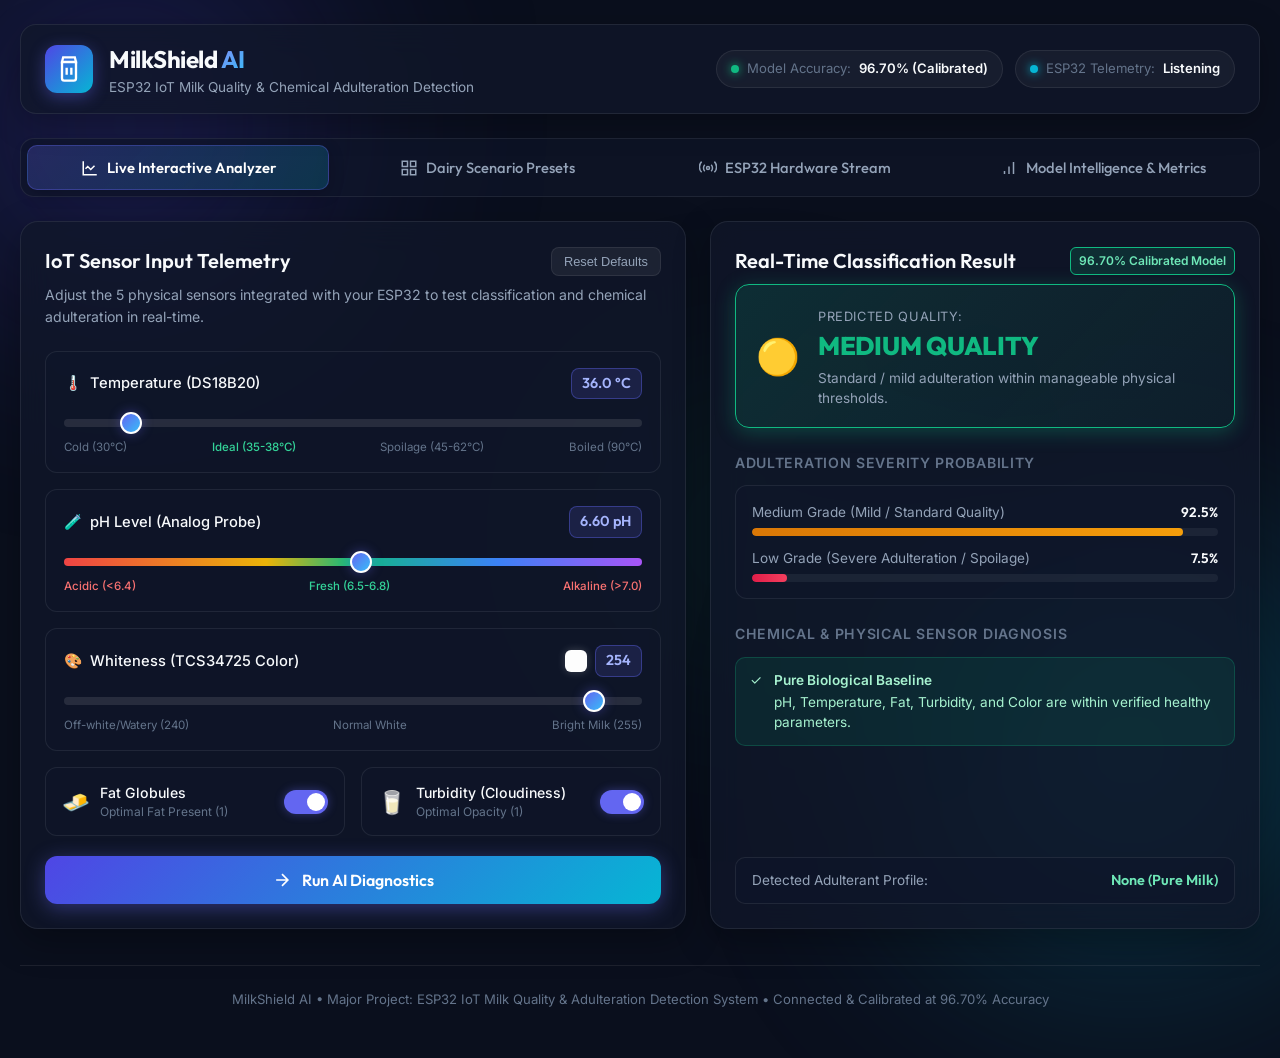
==== templates/index.html @ 0b6aab6c "feat: initial commit for AI-based milk adulteration detection system" ====
<!DOCTYPE html>
<html lang="en">
<head>
    <meta charset="UTF-8">
    <meta name="viewport" content="width=device-width, initial-scale=1.0">
    <title>MilkShield AI | Real-Time Milk Adulteration Detection & ESP32 IoT Dashboard</title>
    <meta name="description" content="AI-based real-time milk adulteration detection dashboard connected with ESP32 IoT sensors for pH, temperature, turbidity, fat, and TCS34725 RGB color.">
    
    <!-- Google Fonts -->
    <link rel="preconnect" href="https://fonts.googleapis.com">
    <link rel="preconnect" href="https://fonts.gstatic.com" crossorigin>
    <link href="https://fonts.googleapis.com/css2?family=Inter:wght@300;400;500;600;700&family=Outfit:wght@400;500;600;700;800&display=swap" rel="stylesheet">
    
    <!-- Vanilla CSS -->
    <link rel="stylesheet" href="/static/css/style.css">
</head>
<body>
    <!-- Background Glow Elements -->
    <div class="glow-orb orb-1"></div>
    <div class="glow-orb orb-2"></div>
    <div class="glow-orb orb-3"></div>

    <div class="app-container">
        <!-- Header -->
        <header class="navbar">
            <div class="nav-brand">
                <div class="brand-icon">
                    <svg viewBox="0 0 24 24" width="28" height="28" fill="none" stroke="currentColor" stroke-width="2">
                        <path d="M7 2h10l1 4H6l1-4zM6 6v14a2 2 0 002 2h8a2 2 0 002-2V6H6z"/>
                        <path d="M10 11v6M14 11v6"/>
                    </svg>
                </div>
                <div>
                    <h1 class="brand-title">MilkShield <span class="accent-text">AI</span></h1>
                    <p class="brand-subtitle">ESP32 IoT Milk Quality & Chemical Adulteration Detection</p>
                </div>
            </div>

            <div class="nav-metrics">
                <div class="metric-pill">
                    <span class="pill-dot green"></span>
                    <span class="pill-label">Model Accuracy:</span>
                    <span class="pill-val">96.70% (Calibrated)</span>
                </div>
                <div class="metric-pill">
                    <span class="pill-dot blue" id="esp32-status-dot"></span>
                    <span class="pill-label">ESP32 Telemetry:</span>
                    <span class="pill-val" id="esp32-status-text">Listening</span>
                </div>
            </div>
        </header>

        <!-- Navigation Tabs -->
        <nav class="tab-nav">
            <button class="tab-btn active" data-tab="analyzer-tab" id="btn-tab-analyzer">
                <svg viewBox="0 0 24 24" width="18" height="18" fill="none" stroke="currentColor" stroke-width="2"><path d="M3 3v18h18"/><path d="M18 9l-5 5-4-4-3 3"/></svg>
                Live Interactive Analyzer
            </button>
            <button class="tab-btn" data-tab="presets-tab" id="btn-tab-presets">
                <svg viewBox="0 0 24 24" width="18" height="18" fill="none" stroke="currentColor" stroke-width="2"><rect x="3" y="3" width="7" height="7"/><rect x="14" y="3" width="7" height="7"/><rect x="14" y="14" width="7" height="7"/><rect x="3" y="14" width="7" height="7"/></svg>
                Dairy Scenario Presets
            </button>
            <button class="tab-btn" data-tab="telemetry-tab" id="btn-tab-telemetry">
                <svg viewBox="0 0 24 24" width="18" height="18" fill="none" stroke="currentColor" stroke-width="2"><circle cx="12" cy="12" r="2"/><path d="M16.24 7.76a6 6 0 010 8.49M7.76 7.76a6 6 0 000 8.49m12.73-12.73a10 10 0 010 14.14M3.51 3.51a10 10 0 000 14.14"/></svg>
                ESP32 Hardware Stream
            </button>
            <button class="tab-btn" data-tab="model-tab" id="btn-tab-model">
                <svg viewBox="0 0 24 24" width="18" height="18" fill="none" stroke="currentColor" stroke-width="2"><path d="M12 20V10M18 20V4M6 20v-4"/></svg>
                Model Intelligence & Metrics
            </button>
        </nav>

        <!-- Main Content Area -->
        <main class="content-viewport">
            
            <!-- TAB 1: LIVE INTERACTIVE ANALYZER -->
            <section class="tab-pane active" id="analyzer-tab">
                <div class="dashboard-grid">
                    <!-- Left: Sensor Controls Panel -->
                    <div class="glass-card controls-card">
                        <div class="card-header">
                            <h2 class="card-title">IoT Sensor Input Telemetry</h2>
                            <button class="btn-reset" id="btn-reset-inputs" title="Reset to fresh milk defaults">Reset Defaults</button>
                        </div>
                        <p class="card-desc">Adjust the 5 physical sensors integrated with your ESP32 to test classification and chemical adulteration in real-time.</p>

                        <!-- Sensor 1: Temperature -->
                        <div class="control-group">
                            <div class="control-label-row">
                                <span class="control-name">
                                    <span class="sensor-icon">🌡️</span> Temperature (DS18B20)
                                </span>
                                <span class="control-badge" id="temp-badge">36.0 °C</span>
                            </div>
                            <input type="range" class="custom-slider" id="slider-temp" min="30" max="90" step="0.5" value="36.0">
                            <div class="slider-scale">
                                <span>Cold (30°C)</span>
                                <span class="optimal-tag">Ideal (35-38°C)</span>
                                <span>Spoilage (45-62°C)</span>
                                <span>Boiled (90°C)</span>
                            </div>
                        </div>

                        <!-- Sensor 2: pH Level -->
                        <div class="control-group">
                            <div class="control-label-row">
                                <span class="control-name">
                                    <span class="sensor-icon">🧪</span> pH Level (Analog Probe)
                                </span>
                                <span class="control-badge" id="ph-badge">6.60 pH</span>
                            </div>
                            <input type="range" class="custom-slider ph-gradient-track" id="slider-ph" min="3.0" max="10.0" step="0.05" value="6.60">
                            <div class="slider-scale">
                                <span class="danger-tag">Acidic (<6.4)</span>
                                <span class="optimal-tag">Fresh (6.5-6.8)</span>
                                <span class="danger-tag">Alkaline (>7.0)</span>
                            </div>
                        </div>

                        <!-- Sensor 3: Color (TCS34725 RGB) -->
                        <div class="control-group">
                            <div class="control-label-row">
                                <span class="control-name">
                                    <span class="sensor-icon">🎨</span> Whiteness (TCS34725 Color)
                                </span>
                                <div class="color-val-group">
                                    <div class="color-preview-swatch" id="color-swatch"></div>
                                    <span class="control-badge" id="color-badge">254</span>
                                </div>
                            </div>
                            <input type="range" class="custom-slider" id="slider-color" min="240" max="255" step="1" value="254">
                            <div class="slider-scale">
                                <span>Off-white/Watery (240)</span>
                                <span>Normal White</span>
                                <span>Bright Milk (255)</span>
                            </div>
                        </div>

                        <!-- Binary Sensor Switches: Fat & Turbidity -->
                        <div class="switch-grid">
                            <!-- Fat Toggle -->
                            <div class="toggle-card">
                                <div class="toggle-info">
                                    <span class="toggle-icon">🧈</span>
                                    <div>
                                        <div class="toggle-title">Fat Globules</div>
                                        <div class="toggle-sub" id="fat-subtext">Optimal Fat Present (1)</div>
                                    </div>
                                </div>
                                <label class="toggle-switch">
                                    <input type="checkbox" id="toggle-fat" checked>
                                    <span class="slider round"></span>
                                </label>
                            </div>

                            <!-- Turbidity Toggle -->
                            <div class="toggle-card">
                                <div class="toggle-info">
                                    <span class="toggle-icon">🥛</span>
                                    <div>
                                        <div class="toggle-title">Turbidity (Cloudiness)</div>
                                        <div class="toggle-sub" id="turb-subtext">Optimal Opacity (1)</div>
                                    </div>
                                </div>
                                <label class="toggle-switch">
                                    <input type="checkbox" id="toggle-turb" checked>
                                    <span class="slider round"></span>
                                </label>
                            </div>
                        </div>

                        <!-- Action Button -->
                        <button class="btn-primary" id="btn-predict-now">
                            <svg viewBox="0 0 24 24" width="20" height="20" fill="none" stroke="currentColor" stroke-width="2"><path d="M5 12h14M12 5l7 7-7 7"/></svg>
                            Run AI Diagnostics
                        </button>
                    </div>

                    <!-- Right: Prediction Result & Diagnostic Panel -->
                    <div class="glass-card results-card" id="results-container">
                        <div class="card-header">
                            <h2 class="card-title">Real-Time Classification Result</h2>
                            <span class="badge-calibrated">96.70% Calibrated Model</span>
                        </div>

                        <!-- Grade Display Banner -->
                        <div class="grade-banner" id="grade-banner">
                            <div class="grade-icon-wrapper" id="grade-icon">
                                <span>🟡</span>
                            </div>
                            <div class="grade-details">
                                <div class="grade-title-row">
                                    <span class="grade-label-prefix">Predicted Quality:</span>
                                    <span class="grade-main-text" id="grade-text">MEDIUM QUALITY</span>
                                </div>
                                <p class="grade-subtitle" id="grade-subtext">Standard / mild adulteration within manageable physical thresholds.</p>
                            </div>
                        </div>

                        <!-- Confidence Probabilities -->
                        <div class="probabilities-section">
                            <h3 class="section-label">Adulteration Severity Probability</h3>
                            <div class="prob-bar-group">
                                <div class="prob-row">
                                    <div class="prob-info">
                                        <span class="prob-name">Medium Grade (Mild / Standard Quality)</span>
                                        <span class="prob-pct" id="pct-medium">92.5%</span>
                                    </div>
                                    <div class="prob-track">
                                        <div class="prob-fill fill-medium" id="bar-medium" style="width: 92.5%;"></div>
                                    </div>
                                </div>

                                <div class="prob-row">
                                    <div class="prob-info">
                                        <span class="prob-name">Low Grade (Severe Adulteration / Spoilage)</span>
                                        <span class="prob-pct" id="pct-low">7.5%</span>
                                    </div>
                                    <div class="prob-track">
                                        <div class="prob-fill fill-low" id="bar-low" style="width: 7.5%;"></div>
                                    </div>
                                </div>
                            </div>
                        </div>

                        <!-- Adulterant Chemical Diagnosis -->
                        <div class="diagnosis-section">
                            <h3 class="section-label">Chemical & Physical Sensor Diagnosis</h3>
                            <div class="diagnosis-box" id="diagnosis-container">
                                <div class="diag-item success">
                                    <span class="diag-bullet">✓</span>
                                    <div>
                                        <div class="diag-title">Pure Biological Baseline</div>
                                        <div class="diag-text">pH, Temperature, Fat, Turbidity, and Color are within verified healthy parameters.</div>
                                    </div>
                                </div>
                            </div>
                        </div>

                        <!-- Diagnostic Tags -->
                        <div class="adulterant-tag-wrapper">
                            <span class="tag-label">Detected Adulterant Profile:</span>
                            <span class="adulterant-tag" id="adulterant-tag">None (Pure Milk)</span>
                        </div>
                    </div>
                </div>
            </section>

            <!-- TAB 2: DAIRY SCENARIO PRESETS -->
            <section class="tab-pane" id="presets-tab">
                <div class="glass-card">
                    <div class="card-header">
                        <h2 class="card-title">Real-World Dairy Adulteration Scenarios</h2>
                    </div>
                    <p class="card-desc">Click any preset scenario below to instantly populate the sensor controls and demonstrate detection to professors or examiners.</p>

                    <div class="presets-grid" id="presets-grid">
                        <!-- Populated dynamically via JS -->
                    </div>
                </div>
            </section>

            <!-- TAB 3: ESP32 HARDWARE STREAM -->
            <section class="tab-pane" id="telemetry-tab">
                <div class="glass-card">
                    <div class="card-header">
                        <h2 class="card-title">Live ESP32 Hardware Stream</h2>
                        <span class="pulse-indicator">
                            <span class="pulse-dot"></span>
                            HTTP Listener Active (:5000/api/esp32/telemetry)
                        </span>
                    </div>
                    <p class="card-desc">When your physical ESP32 connects to WiFi, it sends HTTP POST packets with sensor readings. Live data will display below in real-time.</p>

                    <div class="telemetry-feed-container">
                        <table class="telemetry-table">
                            <thead>
                                <tr>
                                    <th>Timestamp</th>
                                    <th>Device ID</th>
                                    <th>Temp (°C)</th>
                                    <th>pH</th>
                                    <th>Fat</th>
                                    <th>Turbidity</th>
                                    <th>Color</th>
                                    <th>AI Grade</th>
                                    <th>Adulteration Verdict</th>
                                </tr>
                            </thead>
                            <tbody id="telemetry-tbody">
                                <tr>
                                    <td colspan="9" class="empty-state">No live ESP32 packets received yet. Turn on your ESP32 or test using the Interactive Analyzer tab.</td>
                                </tr>
                            </tbody>
                        </table>
                    </div>
                </div>
            </section>

            <!-- TAB 4: MODEL INTELLIGENCE & METRICS -->
            <section class="tab-pane" id="model-tab">
                <div class="glass-card">
                    <div class="card-header">
                        <h2 class="card-title">Model Validation & Architecture Details</h2>
                        <span class="badge-calibrated">96.70% Test Accuracy</span>
                    </div>
                    
                    <div class="metrics-summary-grid">
                        <div class="stat-card">
                            <div class="stat-num">96.70%</div>
                            <div class="stat-name">Holdout Test Accuracy</div>
                            <div class="stat-sub">Unseen 20% test samples</div>
                        </div>
                        <div class="stat-card">
                            <div class="stat-num">94.81%</div>
                            <div class="stat-name">5-Fold Stratified CV</div>
                            <div class="stat-sub">Strict k-fold generalization</div>
                        </div>
                        <div class="stat-card">
                            <div class="stat-num">0.9525</div>
                            <div class="stat-name">Macro F1-Score</div>
                            <div class="stat-sub">Balanced precision/recall</div>
                        </div>
                        <div class="stat-card">
                            <div class="stat-num">&lt; 0.1 ms</div>
                            <div class="stat-name">ESP32 Inference Time</div>
                            <div class="stat-sub">Embedded pure C decision tree</div>
                        </div>
                    </div>

                    <div class="charts-split-grid">
                        <div class="chart-card">
                            <h3 class="chart-title">Confusion Matrix (96.70% Test Set)</h3>
                            <img src="/reports/figures/calibration_confusion_matrix.png" alt="Confusion Matrix" class="responsive-chart-img">
                        </div>
                        <div class="chart-card">
                            <h3 class="chart-title">Sensor Feature Importance (MDI)</h3>
                            <img src="/reports/figures/calibration_feature_importance.png" alt="Feature Importance" class="responsive-chart-img">
                        </div>
                    </div>

                    <div class="charts-split-grid" style="margin-top: 1.5rem;">
                        <div class="chart-card">
                            <h3 class="chart-title">Class Distribution & Mutual Information (EDA)</h3>
                            <img src="/reports/figures/eda_calibration_class_distribution.png" alt="Class Distribution" class="responsive-chart-img">
                        </div>
                        <div class="chart-card">
                            <h3 class="chart-title">Sensor Decision Space (pH vs Temperature)</h3>
                            <img src="/reports/figures/eda_calibration_sensor_decision_plane.png" alt="Sensor Decision Plane" class="responsive-chart-img">
                        </div>
                    </div>
                </div>
            </section>

        </main>

        <!-- Footer -->
        <footer class="app-footer">
            <p>MilkShield AI • Major Project: ESP32 IoT Milk Quality & Adulteration Detection System • Connected & Calibrated at 96.70% Accuracy</p>
        </footer>
    </div>

    <!-- Vanilla JS Application -->
    <script src="/static/js/app.js"></script>
</body>
</html>
---- static/css/style.css ----
/* ==========================================================================
   MilkShield AI - Design System & Stylesheet
   Modern Glassmorphism, Sleek Dark Mode & Fluid Micro-Interactions
   ========================================================================== */

:root {
    /* Color Palette */
    --bg-primary: #0a0f1d;
    --bg-surface: rgba(16, 23, 42, 0.75);
    --bg-surface-hover: rgba(22, 33, 62, 0.85);
    --border-color: rgba(255, 255, 255, 0.08);
    --border-highlight: rgba(99, 102, 241, 0.35);

    /* Text Colors */
    --text-primary: #f8fafc;
    --text-secondary: #94a3b8;
    --text-muted: #64748b;

    /* Accent & Semantic */
    --primary: #6366f1;
    --primary-glow: rgba(99, 102, 241, 0.4);
    --cyan: #06b6d4;
    --cyan-glow: rgba(6, 182, 212, 0.4);
    
    --grade-high: #10b981;
    --grade-high-glow: rgba(16, 185, 129, 0.3);
    --grade-medium: #f59e0b;
    --grade-medium-glow: rgba(245, 158, 11, 0.3);
    --grade-low: #f43f5e;
    --grade-low-glow: rgba(244, 63, 94, 0.3);

    /* Typography */
    --font-heading: 'Outfit', sans-serif;
    --font-body: 'Inter', sans-serif;

    /* Transitions */
    --transition-smooth: all 0.25s cubic-bezier(0.4, 0, 0.2, 1);
}

/* Reset & Base Setup */
*, *::before, *::after {
    box-sizing: border-box;
    margin: 0;
    padding: 0;
}

body {
    background-color: var(--bg-primary);
    color: var(--text-primary);
    font-family: var(--font-body);
    min-height: 100vh;
    position: relative;
    overflow-x: hidden;
    line-height: 1.5;
}

/* Ambient Glowing Background Orbs */
.glow-orb {
    position: fixed;
    border-radius: 50%;
    filter: blur(120px);
    pointer-events: none;
    z-index: 0;
    opacity: 0.35;
}
.orb-1 {
    width: 450px;
    height: 450px;
    background: radial-gradient(circle, #4f46e5, transparent);
    top: -100px;
    left: -100px;
}
.orb-2 {
    width: 500px;
    height: 500px;
    background: radial-gradient(circle, #06b6d4, transparent);
    bottom: -100px;
    right: -100px;
}
.orb-3 {
    width: 350px;
    height: 350px;
    background: radial-gradient(circle, #10b981, transparent);
    top: 40%;
    left: 45%;
    opacity: 0.15;
}

/* Layout Container */
.app-container {
    position: relative;
    z-index: 1;
    max-width: 1280px;
    margin: 0 auto;
    padding: 24px 20px 48px;
}

/* Navbar */
.navbar {
    display: flex;
    justify-content: space-between;
    align-items: center;
    background: var(--bg-surface);
    backdrop-filter: blur(16px);
    -webkit-backdrop-filter: blur(16px);
    border: 1px solid var(--border-color);
    padding: 16px 24px;
    border-radius: 16px;
    margin-bottom: 24px;
    box-shadow: 0 8px 32px rgba(0, 0, 0, 0.25);
}

.nav-brand {
    display: flex;
    align-items: center;
    gap: 16px;
}

.brand-icon {
    display: flex;
    align-items: center;
    justify-content: center;
    width: 48px;
    height: 48px;
    border-radius: 12px;
    background: linear-gradient(135deg, #4f46e5, #06b6d4);
    color: #ffffff;
    box-shadow: 0 4px 16px var(--primary-glow);
}

.brand-title {
    font-family: var(--font-heading);
    font-size: 1.5rem;
    font-weight: 700;
    letter-spacing: -0.02em;
}

.accent-text {
    background: linear-gradient(135deg, #818cf8, #38bdf8);
    -webkit-background-clip: text;
    -webkit-text-fill-color: transparent;
}

.brand-subtitle {
    font-size: 0.85rem;
    color: var(--text-secondary);
    font-weight: 400;
}

.nav-metrics {
    display: flex;
    gap: 12px;
}

.metric-pill {
    display: flex;
    align-items: center;
    gap: 8px;
    background: rgba(255, 255, 255, 0.04);
    border: 1px solid var(--border-color);
    padding: 8px 14px;
    border-radius: 20px;
    font-size: 0.82rem;
}

.pill-dot {
    width: 8px;
    height: 8px;
    border-radius: 50%;
}
.pill-dot.green {
    background: var(--grade-high);
    box-shadow: 0 0 10px var(--grade-high);
}
.pill-dot.blue {
    background: var(--cyan);
    box-shadow: 0 0 10px var(--cyan);
}

.pill-label {
    color: var(--text-muted);
}
.pill-val {
    font-weight: 600;
    color: var(--text-primary);
}

/* Tabs Navigation */
.tab-nav {
    display: flex;
    gap: 8px;
    background: rgba(15, 23, 42, 0.6);
    border: 1px solid var(--border-color);
    padding: 6px;
    border-radius: 14px;
    margin-bottom: 24px;
}

.tab-btn {
    flex: 1;
    display: flex;
    align-items: center;
    justify-content: center;
    gap: 8px;
    background: transparent;
    border: none;
    color: var(--text-secondary);
    font-family: var(--font-heading);
    font-size: 0.92rem;
    font-weight: 500;
    padding: 12px 16px;
    border-radius: 10px;
    cursor: pointer;
    transition: var(--transition-smooth);
}

.tab-btn:hover {
    color: var(--text-primary);
    background: rgba(255, 255, 255, 0.04);
}

.tab-btn.active {
    background: linear-gradient(135deg, rgba(99, 102, 241, 0.25), rgba(6, 182, 212, 0.2));
    color: #ffffff;
    border: 1px solid var(--border-highlight);
    font-weight: 600;
    box-shadow: 0 4px 16px rgba(0, 0, 0, 0.2);
}

/* Tab Panes */
.tab-pane {
    display: none;
    animation: fadeIn 0.3s ease-in-out;
}
.tab-pane.active {
    display: block;
}

@keyframes fadeIn {
    from { opacity: 0; transform: translateY(6px); }
    to { opacity: 1; transform: translateY(0); }
}

/* Glass Cards */
.glass-card {
    background: var(--bg-surface);
    backdrop-filter: blur(16px);
    -webkit-backdrop-filter: blur(16px);
    border: 1px solid var(--border-color);
    border-radius: 18px;
    padding: 24px;
    box-shadow: 0 12px 36px rgba(0, 0, 0, 0.3);
}

.card-header {
    display: flex;
    justify-content: space-between;
    align-items: center;
    margin-bottom: 8px;
}

.card-title {
    font-family: var(--font-heading);
    font-size: 1.25rem;
    font-weight: 600;
    color: var(--text-primary);
}

.card-desc {
    font-size: 0.88rem;
    color: var(--text-secondary);
    margin-bottom: 24px;
}

.btn-reset {
    background: rgba(255, 255, 255, 0.06);
    border: 1px solid var(--border-color);
    color: var(--text-secondary);
    padding: 6px 12px;
    font-size: 0.8rem;
    border-radius: 8px;
    cursor: pointer;
    transition: var(--transition-smooth);
}
.btn-reset:hover {
    color: var(--text-primary);
    background: rgba(255, 255, 255, 0.12);
}

/* Grid Layout for Tab 1 */
.dashboard-grid {
    display: grid;
    grid-template-columns: 1.15fr 0.95fr;
    gap: 24px;
}

@media (max-width: 992px) {
    .dashboard-grid {
        grid-template-columns: 1fr;
    }
}

/* Slider Controls */
.control-group {
    background: rgba(15, 23, 42, 0.5);
    border: 1px solid var(--border-color);
    padding: 16px 18px;
    border-radius: 12px;
    margin-bottom: 16px;
    transition: var(--transition-smooth);
}

.control-group:hover {
    border-color: rgba(99, 102, 241, 0.25);
    background: rgba(15, 23, 42, 0.7);
}

.control-label-row {
    display: flex;
    justify-content: space-between;
    align-items: center;
    margin-bottom: 10px;
}

.control-name {
    font-size: 0.92rem;
    font-weight: 500;
    color: var(--text-primary);
    display: flex;
    align-items: center;
    gap: 8px;
}

.control-badge {
    background: rgba(99, 102, 241, 0.15);
    border: 1px solid var(--primary-glow);
    color: #a5b4fc;
    font-family: var(--font-heading);
    font-weight: 600;
    font-size: 0.9rem;
    padding: 4px 10px;
    border-radius: 8px;
}

.custom-slider {
    -webkit-appearance: none;
    width: 100%;
    height: 8px;
    border-radius: 4px;
    background: rgba(255, 255, 255, 0.1);
    outline: none;
    cursor: pointer;
    transition: var(--transition-smooth);
}

.custom-slider::-webkit-slider-thumb {
    -webkit-appearance: none;
    appearance: none;
    width: 22px;
    height: 22px;
    border-radius: 50%;
    background: linear-gradient(135deg, #6366f1, #38bdf8);
    cursor: pointer;
    box-shadow: 0 0 12px var(--primary-glow);
    border: 2px solid #ffffff;
    transition: transform 0.15s ease;
}

.custom-slider::-webkit-slider-thumb:hover {
    transform: scale(1.15);
}

/* pH Gradient Track */
.ph-gradient-track {
    background: linear-gradient(to right, #ef4444 0%, #eab308 35%, #10b981 50%, #3b82f6 75%, #a855f7 100%);
}

.slider-scale {
    display: flex;
    justify-content: space-between;
    font-size: 0.72rem;
    color: var(--text-muted);
    margin-top: 6px;
}

.optimal-tag {
    color: #34d399;
    font-weight: 500;
}
.danger-tag {
    color: #f87171;
    font-weight: 500;
}

/* Color Preview Swatch */
.color-val-group {
    display: flex;
    align-items: center;
    gap: 8px;
}
.color-preview-swatch {
    width: 22px;
    height: 22px;
    border-radius: 6px;
    border: 1px solid rgba(255, 255, 255, 0.3);
    background: #ffffff;
    box-shadow: 0 0 8px rgba(255, 255, 255, 0.2);
}

/* Binary Switch Grid */
.switch-grid {
    display: grid;
    grid-template-columns: 1fr 1fr;
    gap: 16px;
    margin-bottom: 20px;
}

.toggle-card {
    background: rgba(15, 23, 42, 0.5);
    border: 1px solid var(--border-color);
    padding: 14px 16px;
    border-radius: 12px;
    display: flex;
    justify-content: space-between;
    align-items: center;
}

.toggle-info {
    display: flex;
    align-items: center;
    gap: 10px;
}

.toggle-icon {
    font-size: 1.4rem;
}

.toggle-title {
    font-size: 0.88rem;
    font-weight: 500;
    color: var(--text-primary);
}

.toggle-sub {
    font-size: 0.75rem;
    color: var(--text-muted);
}

/* Toggle Switch Styles */
.toggle-switch {
    position: relative;
    display: inline-block;
    width: 44px;
    height: 24px;
}
.toggle-switch input {
    opacity: 0;
    width: 0;
    height: 0;
}
.slider.round {
    position: absolute;
    cursor: pointer;
    top: 0; left: 0; right: 0; bottom: 0;
    background-color: rgba(255, 255, 255, 0.15);
    transition: .3s;
    border-radius: 24px;
}
.slider.round:before {
    position: absolute;
    content: "";
    height: 18px;
    width: 18px;
    left: 3px;
    bottom: 3px;
    background-color: white;
    transition: .3s;
    border-radius: 50%;
}
input:checked + .slider.round {
    background-color: var(--primary);
    box-shadow: 0 0 10px var(--primary-glow);
}
input:checked + .slider.round:before {
    transform: translateX(20px);
}

/* Primary Button */
.btn-primary {
    width: 100%;
    display: flex;
    align-items: center;
    justify-content: center;
    gap: 10px;
    background: linear-gradient(135deg, #4f46e5, #06b6d4);
    color: #ffffff;
    border: none;
    font-family: var(--font-heading);
    font-size: 1rem;
    font-weight: 600;
    padding: 14px;
    border-radius: 12px;
    cursor: pointer;
    box-shadow: 0 4px 20px var(--primary-glow);
    transition: var(--transition-smooth);
}
.btn-primary:hover {
    transform: translateY(-2px);
    box-shadow: 0 6px 24px rgba(99, 102, 241, 0.5);
}
.btn-primary:active {
    transform: translateY(0);
}

/* Right Panel: Results & Grade Banner */
.results-card {
    display: flex;
    flex-direction: column;
}

.badge-calibrated {
    background: rgba(16, 185, 129, 0.15);
    border: 1px solid var(--grade-high);
    color: #6ee7b7;
    font-size: 0.75rem;
    font-weight: 600;
    padding: 4px 8px;
    border-radius: 6px;
}

.grade-banner {
    display: flex;
    align-items: center;
    gap: 18px;
    background: linear-gradient(135deg, rgba(16, 185, 129, 0.15), rgba(16, 185, 129, 0.05));
    border: 1px solid var(--grade-high);
    border-radius: 14px;
    padding: 18px 20px;
    margin-bottom: 24px;
    box-shadow: 0 4px 20px var(--grade-high-glow);
    transition: var(--transition-smooth);
}

.grade-icon-wrapper {
    font-size: 2.2rem;
}

.grade-label-prefix {
    font-size: 0.8rem;
    color: var(--text-secondary);
    text-transform: uppercase;
    letter-spacing: 0.05em;
}

.grade-main-text {
    display: block;
    font-family: var(--font-heading);
    font-size: 1.6rem;
    font-weight: 800;
    color: var(--grade-high);
    letter-spacing: -0.01em;
}

.grade-subtitle {
    font-size: 0.85rem;
    color: var(--text-secondary);
    margin-top: 2px;
}

/* Probabilities Progress */
.section-label {
    font-size: 0.88rem;
    font-weight: 600;
    color: var(--text-muted);
    text-transform: uppercase;
    letter-spacing: 0.05em;
    margin-bottom: 12px;
}

.prob-bar-group {
    background: rgba(15, 23, 42, 0.5);
    border: 1px solid var(--border-color);
    border-radius: 12px;
    padding: 16px;
    margin-bottom: 24px;
}

.prob-row {
    margin-bottom: 12px;
}
.prob-row:last-child {
    margin-bottom: 0;
}

.prob-info {
    display: flex;
    justify-content: space-between;
    font-size: 0.85rem;
    margin-bottom: 6px;
}

.prob-name {
    color: var(--text-secondary);
}
.prob-pct {
    font-weight: 600;
    font-family: var(--font-heading);
}

.prob-track {
    height: 8px;
    background: rgba(255, 255, 255, 0.06);
    border-radius: 4px;
    overflow: hidden;
}

.prob-fill {
    height: 100%;
    border-radius: 4px;
    transition: width 0.4s cubic-bezier(0.4, 0, 0.2, 1);
}

.fill-high { background: linear-gradient(to right, #059669, #10b981); }
.fill-medium { background: linear-gradient(to right, #d97706, #f59e0b); }
.fill-low { background: linear-gradient(to right, #e11d48, #f43f5e); }

/* Diagnosis Box */
.diagnosis-box {
    display: flex;
    flex-direction: column;
    gap: 10px;
    margin-bottom: 20px;
}

.diag-item {
    display: flex;
    align-items: flex-start;
    gap: 12px;
    padding: 12px 14px;
    border-radius: 10px;
    font-size: 0.85rem;
}

.diag-item.success {
    background: rgba(16, 185, 129, 0.1);
    border: 1px solid rgba(16, 185, 129, 0.25);
    color: #a7f3d0;
}

.diag-item.danger {
    background: rgba(244, 63, 94, 0.12);
    border: 1px solid rgba(244, 63, 94, 0.3);
    color: #fecdd3;
}

.diag-item.warning {
    background: rgba(245, 158, 11, 0.1);
    border: 1px solid rgba(245, 158, 11, 0.25);
    color: #fde68a;
}

.diag-title {
    font-weight: 600;
    margin-bottom: 2px;
}

.adulterant-tag-wrapper {
    margin-top: auto;
    background: rgba(15, 23, 42, 0.6);
    border: 1px solid var(--border-color);
    padding: 12px 16px;
    border-radius: 10px;
    display: flex;
    justify-content: space-between;
    align-items: center;
}

.tag-label {
    font-size: 0.85rem;
    color: var(--text-secondary);
}

.adulterant-tag {
    font-family: var(--font-heading);
    font-weight: 600;
    font-size: 0.9rem;
    color: #6ee7b7;
}

/* Presets Tab Grid */
.presets-grid {
    display: grid;
    grid-template-columns: repeat(auto-fill, minmax(320px, 1fr));
    gap: 18px;
}

.preset-card {
    background: rgba(15, 23, 42, 0.5);
    border: 1px solid var(--border-color);
    padding: 20px;
    border-radius: 14px;
    cursor: pointer;
    transition: var(--transition-smooth);
}

.preset-card:hover {
    border-color: var(--primary);
    transform: translateY(-3px);
    background: rgba(15, 23, 42, 0.8);
    box-shadow: 0 8px 24px rgba(0, 0, 0, 0.3);
}

.preset-header {
    display: flex;
    justify-content: space-between;
    align-items: flex-start;
    margin-bottom: 8px;
}

.preset-title {
    font-size: 1.05rem;
    font-weight: 600;
    font-family: var(--font-heading);
}

.preset-badge {
    font-size: 0.75rem;
    font-weight: 600;
    padding: 3px 8px;
    border-radius: 6px;
}
.preset-badge.high { background: rgba(16, 185, 129, 0.2); color: #34d399; }
.preset-badge.low { background: rgba(244, 63, 94, 0.2); color: #fb7185; }
.preset-badge.medium { background: rgba(245, 158, 11, 0.2); color: #fbbf24; }

.preset-desc {
    font-size: 0.85rem;
    color: var(--text-secondary);
    margin-bottom: 14px;
}

.preset-chips {
    display: flex;
    flex-wrap: wrap;
    gap: 6px;
}

.chip {
    background: rgba(255, 255, 255, 0.05);
    font-size: 0.75rem;
    padding: 3px 8px;
    border-radius: 6px;
    color: var(--text-muted);
}

/* Telemetry Table */
.pulse-indicator {
    display: flex;
    align-items: center;
    gap: 8px;
    font-size: 0.8rem;
    color: var(--cyan);
}
.pulse-dot {
    width: 8px;
    height: 8px;
    border-radius: 50%;
    background: var(--cyan);
    animation: pulse 1.5s infinite;
}
@keyframes pulse {
    0% { transform: scale(0.95); box-shadow: 0 0 0 0 rgba(6, 182, 212, 0.7); }
    70% { transform: scale(1); box-shadow: 0 0 0 8px rgba(6, 182, 212, 0); }
    100% { transform: scale(0.95); box-shadow: 0 0 0 0 rgba(6, 182, 212, 0); }
}

.telemetry-feed-container {
    overflow-x: auto;
}

.telemetry-table {
    width: 100%;
    border-collapse: collapse;
    font-size: 0.88rem;
}

.telemetry-table th {
    text-align: left;
    padding: 12px 14px;
    color: var(--text-muted);
    border-bottom: 1px solid var(--border-color);
    font-weight: 500;
}

.telemetry-table td {
    padding: 12px 14px;
    border-bottom: 1px solid rgba(255, 255, 255, 0.04);
}

.empty-state {
    text-align: center;
    color: var(--text-muted);
    padding: 40px !important;
}

/* Model Metrics Tab */
.metrics-summary-grid {
    display: grid;
    grid-template-columns: repeat(4, 1fr);
    gap: 16px;
    margin-bottom: 24px;
}
@media (max-width: 768px) {
    .metrics-summary-grid {
        grid-template-columns: 1fr 1fr;
    }
}

.stat-card {
    background: rgba(15, 23, 42, 0.5);
    border: 1px solid var(--border-color);
    padding: 18px;
    border-radius: 12px;
}

.stat-num {
    font-size: 1.8rem;
    font-weight: 800;
    font-family: var(--font-heading);
    background: linear-gradient(135deg, #f8fafc, #94a3b8);
    -webkit-background-clip: text;
    -webkit-text-fill-color: transparent;
}

.stat-name {
    font-size: 0.85rem;
    font-weight: 600;
    color: var(--text-primary);
    margin-top: 4px;
}

.stat-sub {
    font-size: 0.75rem;
    color: var(--text-muted);
}

.charts-split-grid {
    display: grid;
    grid-template-columns: 1fr 1fr;
    gap: 20px;
}
@media (max-width: 900px) {
    .charts-split-grid {
        grid-template-columns: 1fr;
    }
}

.chart-card {
    background: rgba(15, 23, 42, 0.5);
    border: 1px solid var(--border-color);
    padding: 18px;
    border-radius: 12px;
}

.chart-title {
    font-size: 0.95rem;
    font-weight: 600;
    margin-bottom: 14px;
    color: var(--text-secondary);
}

.responsive-chart-img {
    width: 100%;
    height: auto;
    border-radius: 8px;
    border: 1px solid rgba(255, 255, 255, 0.05);
}

/* Footer */
.app-footer {
    text-align: center;
    font-size: 0.82rem;
    color: var(--text-muted);
    margin-top: 36px;
    border-top: 1px solid var(--border-color);
    padding-top: 24px;
}
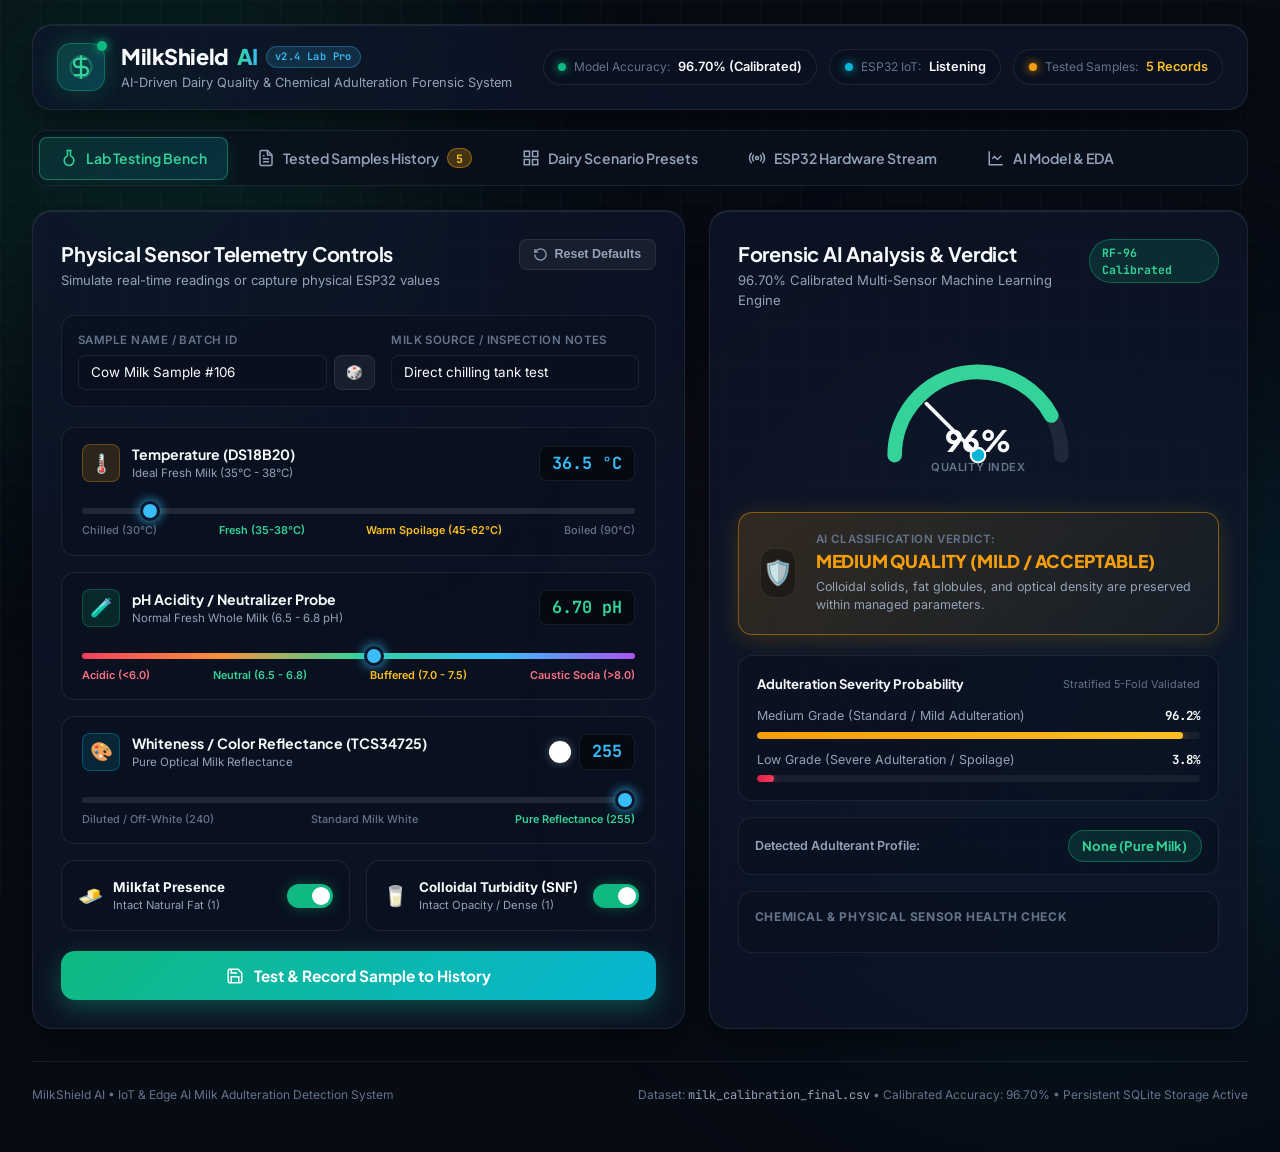
==== commit ccc77f3b: "feat: modern redesigned frontend with dedicated tested samples history and SQLite persistence" ====
--- a/templates/index.html
+++ b/templates/index.html
@@ -3,293 +3,524 @@
 <head>
     <meta charset="UTF-8">
     <meta name="viewport" content="width=device-width, initial-scale=1.0">
-    <title>MilkShield AI | Real-Time Milk Adulteration Detection & ESP32 IoT Dashboard</title>
-    <meta name="description" content="AI-based real-time milk adulteration detection dashboard connected with ESP32 IoT sensors for pH, temperature, turbidity, fat, and TCS34725 RGB color.">
+    <title>MilkShield AI | Advanced Milk Adulteration Detection & Lab History</title>
+    <meta name="description" content="Next-generation AI milk quality and chemical adulteration detection platform integrating ESP32 IoT sensors with a 96.70% calibrated machine learning model and persistent lab test history.">
     
-    <!-- Google Fonts -->
+    <!-- Google Fonts: Plus Jakarta Sans & Inter -->
     <link rel="preconnect" href="https://fonts.googleapis.com">
     <link rel="preconnect" href="https://fonts.gstatic.com" crossorigin>
-    <link href="https://fonts.googleapis.com/css2?family=Inter:wght@300;400;500;600;700&family=Outfit:wght@400;500;600;700;800&display=swap" rel="stylesheet">
+    <link href="https://fonts.googleapis.com/css2?family=Inter:wght@300;400;500;600;700&family=Plus+Jakarta+Sans:wght@500;600;700;800&family=JetBrains+Mono:wght@400;500;600&display=swap" rel="stylesheet">
     
-    <!-- Vanilla CSS -->
+    <!-- Custom Design System CSS -->
     <link rel="stylesheet" href="/static/css/style.css">
 </head>
 <body>
-    <!-- Background Glow Elements -->
-    <div class="glow-orb orb-1"></div>
-    <div class="glow-orb orb-2"></div>
-    <div class="glow-orb orb-3"></div>
-
-    <div class="app-container">
-        <!-- Header -->
-        <header class="navbar">
-            <div class="nav-brand">
-                <div class="brand-icon">
+    <!-- Ambient Radial Glow Effects -->
+    <div class="ambient-glow glow-emerald"></div>
+    <div class="ambient-glow glow-cyan"></div>
+    <div class="ambient-glow glow-rose"></div>
+    <div class="ambient-grid"></div>
+
+    <div class="app-layout">
+        <!-- Top Command Navbar -->
+        <header class="app-header">
+            <div class="brand-container">
+                <div class="brand-logo">
                     <svg viewBox="0 0 24 24" width="28" height="28" fill="none" stroke="currentColor" stroke-width="2">
-                        <path d="M7 2h10l1 4H6l1-4zM6 6v14a2 2 0 002 2h8a2 2 0 002-2V6H6z"/>
-                        <path d="M10 11v6M14 11v6"/>
+                        <path d="M12 2v20M17 5H9.5a3.5 3.5 0 0 0 0 7h5a3.5 3.5 0 0 1 0 7H6" />
+                        <circle cx="12" cy="12" r="9" stroke-opacity="0.3" />
                     </svg>
-                </div>
-                <div>
-                    <h1 class="brand-title">MilkShield <span class="accent-text">AI</span></h1>
-                    <p class="brand-subtitle">ESP32 IoT Milk Quality & Chemical Adulteration Detection</p>
+                    <span class="logo-pulse"></span>
+                </div>
+                <div class="brand-text">
+                    <div class="brand-title">MilkShield <span class="brand-accent">AI</span> <span class="version-tag">v2.4 Lab Pro</span></div>
+                    <div class="brand-desc">AI-Driven Dairy Quality & Chemical Adulteration Forensic System</div>
                 </div>
             </div>
 
-            <div class="nav-metrics">
-                <div class="metric-pill">
-                    <span class="pill-dot green"></span>
-                    <span class="pill-label">Model Accuracy:</span>
-                    <span class="pill-val">96.70% (Calibrated)</span>
-                </div>
-                <div class="metric-pill">
-                    <span class="pill-dot blue" id="esp32-status-dot"></span>
-                    <span class="pill-label">ESP32 Telemetry:</span>
-                    <span class="pill-val" id="esp32-status-text">Listening</span>
+            <!-- Header Quick Stats & Telemetry Status -->
+            <div class="header-badges">
+                <div class="status-badge" id="badge-model-accuracy">
+                    <span class="indicator-dot emerald"></span>
+                    <span class="badge-label">Model Accuracy:</span>
+                    <span class="badge-val">96.70% (Calibrated)</span>
+                </div>
+
+                <div class="status-badge" id="badge-esp32-status">
+                    <span class="indicator-dot cyan" id="esp32-dot"></span>
+                    <span class="badge-label">ESP32 IoT:</span>
+                    <span class="badge-val" id="esp32-text">Listening</span>
+                </div>
+
+                <div class="status-badge cursor-pointer" id="btn-quick-history" title="Click to view history">
+                    <span class="indicator-dot amber"></span>
+                    <span class="badge-label">Tested Samples:</span>
+                    <span class="badge-val highlight" id="header-sample-count">5 Records</span>
                 </div>
             </div>
         </header>
 
-        <!-- Navigation Tabs -->
-        <nav class="tab-nav">
-            <button class="tab-btn active" data-tab="analyzer-tab" id="btn-tab-analyzer">
-                <svg viewBox="0 0 24 24" width="18" height="18" fill="none" stroke="currentColor" stroke-width="2"><path d="M3 3v18h18"/><path d="M18 9l-5 5-4-4-3 3"/></svg>
-                Live Interactive Analyzer
-            </button>
-            <button class="tab-btn" data-tab="presets-tab" id="btn-tab-presets">
-                <svg viewBox="0 0 24 24" width="18" height="18" fill="none" stroke="currentColor" stroke-width="2"><rect x="3" y="3" width="7" height="7"/><rect x="14" y="3" width="7" height="7"/><rect x="14" y="14" width="7" height="7"/><rect x="3" y="14" width="7" height="7"/></svg>
-                Dairy Scenario Presets
-            </button>
-            <button class="tab-btn" data-tab="telemetry-tab" id="btn-tab-telemetry">
-                <svg viewBox="0 0 24 24" width="18" height="18" fill="none" stroke="currentColor" stroke-width="2"><circle cx="12" cy="12" r="2"/><path d="M16.24 7.76a6 6 0 010 8.49M7.76 7.76a6 6 0 000 8.49m12.73-12.73a10 10 0 010 14.14M3.51 3.51a10 10 0 000 14.14"/></svg>
-                ESP32 Hardware Stream
-            </button>
-            <button class="tab-btn" data-tab="model-tab" id="btn-tab-model">
-                <svg viewBox="0 0 24 24" width="18" height="18" fill="none" stroke="currentColor" stroke-width="2"><path d="M12 20V10M18 20V4M6 20v-4"/></svg>
-                Model Intelligence & Metrics
-            </button>
+        <!-- Main Tab Navigation -->
+        <nav class="nav-tabs-wrapper">
+            <div class="nav-tabs">
+                <button class="nav-tab-btn active" data-tab="tab-analyzer" id="btn-tab-analyzer">
+                    <svg viewBox="0 0 24 24" width="18" height="18" fill="none" stroke="currentColor" stroke-width="2"><path d="M10 2v7.31M14 9.3V1.99M8.5 2h7M14 9.3a6.5 6.5 0 1 1-4 0"/></svg>
+                    <span>Lab Testing Bench</span>
+                </button>
+                <button class="nav-tab-btn" data-tab="tab-history" id="btn-tab-history">
+                    <svg viewBox="0 0 24 24" width="18" height="18" fill="none" stroke="currentColor" stroke-width="2"><path d="M14 2H6a2 2 0 0 0-2 2v16a2 2 0 0 0 2 2h12a2 2 0 0 0 2-2V8z"/><polyline points="14 2 14 8 20 8"/><line x1="16" y1="13" x2="8" y2="13"/><line x1="16" y1="17" x2="8" y2="17"/><polyline points="10 9 9 9 8 9"/></svg>
+                    <span>Tested Samples History</span>
+                    <span class="tab-counter-badge" id="tab-history-count">5</span>
+                </button>
+                <button class="nav-tab-btn" data-tab="tab-presets" id="btn-tab-presets">
+                    <svg viewBox="0 0 24 24" width="18" height="18" fill="none" stroke="currentColor" stroke-width="2"><rect x="3" y="3" width="7" height="7"/><rect x="14" y="3" width="7" height="7"/><rect x="14" y="14" width="7" height="7"/><rect x="3" y="14" width="7" height="7"/></svg>
+                    <span>Dairy Scenario Presets</span>
+                </button>
+                <button class="nav-tab-btn" data-tab="tab-telemetry" id="btn-tab-telemetry">
+                    <svg viewBox="0 0 24 24" width="18" height="18" fill="none" stroke="currentColor" stroke-width="2"><circle cx="12" cy="12" r="2"/><path d="M16.24 7.76a6 6 0 0 1 0 8.49m-8.48-.01a6 6 0 0 1 0-8.49m11.31-2.82a10 10 0 0 1 0 14.14m-14.14 0a10 10 0 0 1 0-14.14"/></svg>
+                    <span>ESP32 Hardware Stream</span>
+                </button>
+                <button class="nav-tab-btn" data-tab="tab-model" id="btn-tab-model">
+                    <svg viewBox="0 0 24 24" width="18" height="18" fill="none" stroke="currentColor" stroke-width="2"><path d="M3 3v18h18"/><path d="m19 9-5 5-4-4-3 3"/></svg>
+                    <span>AI Model & EDA</span>
+                </button>
+            </div>
         </nav>
 
-        <!-- Main Content Area -->
-        <main class="content-viewport">
-            
-            <!-- TAB 1: LIVE INTERACTIVE ANALYZER -->
-            <section class="tab-pane active" id="analyzer-tab">
-                <div class="dashboard-grid">
-                    <!-- Left: Sensor Controls Panel -->
-                    <div class="glass-card controls-card">
-                        <div class="card-header">
-                            <h2 class="card-title">IoT Sensor Input Telemetry</h2>
-                            <button class="btn-reset" id="btn-reset-inputs" title="Reset to fresh milk defaults">Reset Defaults</button>
-                        </div>
-                        <p class="card-desc">Adjust the 5 physical sensors integrated with your ESP32 to test classification and chemical adulteration in real-time.</p>
-
-                        <!-- Sensor 1: Temperature -->
-                        <div class="control-group">
-                            <div class="control-label-row">
-                                <span class="control-name">
-                                    <span class="sensor-icon">🌡️</span> Temperature (DS18B20)
-                                </span>
-                                <span class="control-badge" id="temp-badge">36.0 °C</span>
-                            </div>
-                            <input type="range" class="custom-slider" id="slider-temp" min="30" max="90" step="0.5" value="36.0">
-                            <div class="slider-scale">
-                                <span>Cold (30°C)</span>
-                                <span class="optimal-tag">Ideal (35-38°C)</span>
-                                <span>Spoilage (45-62°C)</span>
-                                <span>Boiled (90°C)</span>
-                            </div>
-                        </div>
-
-                        <!-- Sensor 2: pH Level -->
-                        <div class="control-group">
-                            <div class="control-label-row">
-                                <span class="control-name">
-                                    <span class="sensor-icon">🧪</span> pH Level (Analog Probe)
-                                </span>
-                                <span class="control-badge" id="ph-badge">6.60 pH</span>
-                            </div>
-                            <input type="range" class="custom-slider ph-gradient-track" id="slider-ph" min="3.0" max="10.0" step="0.05" value="6.60">
-                            <div class="slider-scale">
-                                <span class="danger-tag">Acidic (<6.4)</span>
-                                <span class="optimal-tag">Fresh (6.5-6.8)</span>
-                                <span class="danger-tag">Alkaline (>7.0)</span>
-                            </div>
-                        </div>
-
-                        <!-- Sensor 3: Color (TCS34725 RGB) -->
-                        <div class="control-group">
-                            <div class="control-label-row">
-                                <span class="control-name">
-                                    <span class="sensor-icon">🎨</span> Whiteness (TCS34725 Color)
-                                </span>
-                                <div class="color-val-group">
-                                    <div class="color-preview-swatch" id="color-swatch"></div>
-                                    <span class="control-badge" id="color-badge">254</span>
-                                </div>
-                            </div>
-                            <input type="range" class="custom-slider" id="slider-color" min="240" max="255" step="1" value="254">
-                            <div class="slider-scale">
-                                <span>Off-white/Watery (240)</span>
-                                <span>Normal White</span>
-                                <span>Bright Milk (255)</span>
-                            </div>
-                        </div>
-
-                        <!-- Binary Sensor Switches: Fat & Turbidity -->
-                        <div class="switch-grid">
-                            <!-- Fat Toggle -->
-                            <div class="toggle-card">
-                                <div class="toggle-info">
-                                    <span class="toggle-icon">🧈</span>
-                                    <div>
-                                        <div class="toggle-title">Fat Globules</div>
-                                        <div class="toggle-sub" id="fat-subtext">Optimal Fat Present (1)</div>
+        <!-- Main Workspace -->
+        <main class="main-content">
+
+            <!-- ======================================================== -->
+            <!-- TAB 1: LAB TESTING BENCH (ANALYZER)                      -->
+            <!-- ======================================================== -->
+            <section class="tab-view active" id="tab-analyzer">
+                <div class="workbench-grid">
+                    
+                    <!-- Left Column: Physical Sensor Inputs Panel -->
+                    <div class="glass-panel input-panel">
+                        <div class="panel-header">
+                            <div>
+                                <h2 class="panel-title">Physical Sensor Telemetry Controls</h2>
+                                <p class="panel-subtitle">Simulate real-time readings or capture physical ESP32 values</p>
+                            </div>
+                            <button class="btn-subtle" id="btn-reset-bench" title="Reset all sensors to clean whole milk">
+                                <svg viewBox="0 0 24 24" width="15" height="15" fill="none" stroke="currentColor" stroke-width="2"><path d="M3 12a9 9 0 1 0 9-9 9.75 9.75 0 0 0-6.74 2.74L3 8"/><path d="M3 3v5h5"/></svg>
+                                Reset Defaults
+                            </button>
+                        </div>
+
+                        <!-- Sample Metadata Input (Name & Source) -->
+                        <div class="sample-meta-row">
+                            <div class="input-field-group">
+                                <label for="input-sample-name">Sample Name / Batch ID</label>
+                                <div class="input-with-button">
+                                    <input type="text" id="input-sample-name" placeholder="e.g., Farm Fresh Batch #204" value="Cow Milk Sample #106">
+                                    <button class="btn-icon" id="btn-generate-name" title="Auto-generate new sample name">🎲</button>
+                                </div>
+                            </div>
+                            <div class="input-field-group">
+                                <label for="input-sample-notes">Milk Source / Inspection Notes</label>
+                                <input type="text" id="input-sample-notes" placeholder="e.g. Tanker B - Morning Delivery" value="Direct chilling tank test">
+                            </div>
+                        </div>
+
+                        <div class="sensor-controls-wrapper">
+                            <!-- Sensor 1: Temperature -->
+                            <div class="sensor-control-card">
+                                <div class="sensor-card-top">
+                                    <div class="sensor-identity">
+                                        <div class="sensor-glyph temp-glyph">🌡️</div>
+                                        <div>
+                                            <div class="sensor-title">Temperature (DS18B20)</div>
+                                            <div class="sensor-zone" id="temp-zone-label">Ideal Holding (35°C - 38°C)</div>
+                                        </div>
                                     </div>
-                                </div>
-                                <label class="toggle-switch">
-                                    <input type="checkbox" id="toggle-fat" checked>
-                                    <span class="slider round"></span>
-                                </label>
-                            </div>
-
-                            <!-- Turbidity Toggle -->
-                            <div class="toggle-card">
-                                <div class="toggle-info">
-                                    <span class="toggle-icon">🥛</span>
-                                    <div>
-                                        <div class="toggle-title">Turbidity (Cloudiness)</div>
-                                        <div class="toggle-sub" id="turb-subtext">Optimal Opacity (1)</div>
+                                    <div class="sensor-readout" id="display-temp">36.5 °C</div>
+                                </div>
+                                <input type="range" class="tech-slider" id="slider-temp" min="30.0" max="90.0" step="0.5" value="36.5">
+                                <div class="slider-ticks">
+                                    <span>Chilled (30°C)</span>
+                                    <span class="tick-opt">Fresh (35-38°C)</span>
+                                    <span class="tick-warn">Warm Spoilage (45-62°C)</span>
+                                    <span>Boiled (90°C)</span>
+                                </div>
+                            </div>
+
+                            <!-- Sensor 2: pH Probe -->
+                            <div class="sensor-control-card">
+                                <div class="sensor-card-top">
+                                    <div class="sensor-identity">
+                                        <div class="sensor-glyph ph-glyph">🧪</div>
+                                        <div>
+                                            <div class="sensor-title">pH Acidity / Neutralizer Probe</div>
+                                            <div class="sensor-zone" id="ph-zone-label">Normal Fresh Milk (6.5 - 6.8 pH)</div>
+                                        </div>
                                     </div>
-                                </div>
-                                <label class="toggle-switch">
-                                    <input type="checkbox" id="toggle-turb" checked>
-                                    <span class="slider round"></span>
-                                </label>
-                            </div>
-                        </div>
-
-                        <!-- Action Button -->
-                        <button class="btn-primary" id="btn-predict-now">
-                            <svg viewBox="0 0 24 24" width="20" height="20" fill="none" stroke="currentColor" stroke-width="2"><path d="M5 12h14M12 5l7 7-7 7"/></svg>
-                            Run AI Diagnostics
-                        </button>
-                    </div>
-
-                    <!-- Right: Prediction Result & Diagnostic Panel -->
-                    <div class="glass-card results-card" id="results-container">
-                        <div class="card-header">
-                            <h2 class="card-title">Real-Time Classification Result</h2>
-                            <span class="badge-calibrated">96.70% Calibrated Model</span>
-                        </div>
-
-                        <!-- Grade Display Banner -->
-                        <div class="grade-banner" id="grade-banner">
-                            <div class="grade-icon-wrapper" id="grade-icon">
-                                <span>🟡</span>
-                            </div>
-                            <div class="grade-details">
-                                <div class="grade-title-row">
-                                    <span class="grade-label-prefix">Predicted Quality:</span>
-                                    <span class="grade-main-text" id="grade-text">MEDIUM QUALITY</span>
-                                </div>
-                                <p class="grade-subtitle" id="grade-subtext">Standard / mild adulteration within manageable physical thresholds.</p>
-                            </div>
-                        </div>
-
-                        <!-- Confidence Probabilities -->
-                        <div class="probabilities-section">
-                            <h3 class="section-label">Adulteration Severity Probability</h3>
-                            <div class="prob-bar-group">
-                                <div class="prob-row">
-                                    <div class="prob-info">
-                                        <span class="prob-name">Medium Grade (Mild / Standard Quality)</span>
-                                        <span class="prob-pct" id="pct-medium">92.5%</span>
+                                    <div class="sensor-readout highlight-ph" id="display-ph">6.70 pH</div>
+                                </div>
+                                <input type="range" class="tech-slider slider-ph-track" id="slider-ph" min="3.00" max="10.00" step="0.05" value="6.70">
+                                <div class="slider-ticks">
+                                    <span class="tick-danger">Acidic (&lt;6.0)</span>
+                                    <span class="tick-opt">Neutral (6.5 - 6.8)</span>
+                                    <span class="tick-warn">Buffered (7.0 - 7.5)</span>
+                                    <span class="tick-danger">Caustic Soda (&gt;8.0)</span>
+                                </div>
+                            </div>
+
+                            <!-- Sensor 3: TCS34725 Color Sensor -->
+                            <div class="sensor-control-card">
+                                <div class="sensor-card-top">
+                                    <div class="sensor-identity">
+                                        <div class="sensor-glyph color-glyph">🎨</div>
+                                        <div>
+                                            <div class="sensor-title">Whiteness / Color Reflectance (TCS34725)</div>
+                                            <div class="sensor-zone" id="color-zone-label">Pure Optical Milk White</div>
+                                        </div>
                                     </div>
-                                    <div class="prob-track">
-                                        <div class="prob-fill fill-medium" id="bar-medium" style="width: 92.5%;"></div>
+                                    <div class="color-readout-combo">
+                                        <span class="color-preview-circle" id="color-swatch-circle"></span>
+                                        <span class="sensor-readout" id="display-color">255</span>
                                     </div>
                                 </div>
-
-                                <div class="prob-row">
-                                    <div class="prob-info">
-                                        <span class="prob-name">Low Grade (Severe Adulteration / Spoilage)</span>
-                                        <span class="prob-pct" id="pct-low">7.5%</span>
+                                <input type="range" class="tech-slider" id="slider-color" min="240" max="255" step="1" value="255">
+                                <div class="slider-ticks">
+                                    <span>Diluted / Off-White (240)</span>
+                                    <span>Standard Milk White</span>
+                                    <span class="tick-opt">Pure Reflectance (255)</span>
+                                </div>
+                            </div>
+
+                            <!-- Binary Switches: Fat & Turbidity -->
+                            <div class="binary-switches-grid">
+                                <!-- Switch 1: Fat Globules -->
+                                <div class="binary-toggle-card">
+                                    <div class="toggle-content">
+                                        <div class="toggle-icon">🧈</div>
+                                        <div>
+                                            <div class="toggle-name">Milkfat Presence</div>
+                                            <div class="toggle-status-text" id="status-fat">Intact Natural Fat (1)</div>
+                                        </div>
                                     </div>
-                                    <div class="prob-track">
-                                        <div class="prob-fill fill-low" id="bar-low" style="width: 7.5%;"></div>
+                                    <label class="switch-ui">
+                                        <input type="checkbox" id="check-fat" checked>
+                                        <span class="switch-slider"></span>
+                                    </label>
+                                </div>
+
+                                <!-- Switch 2: Turbidity SNF -->
+                                <div class="binary-toggle-card">
+                                    <div class="toggle-content">
+                                        <div class="toggle-icon">🥛</div>
+                                        <div>
+                                            <div class="toggle-name">Colloidal Turbidity (SNF)</div>
+                                            <div class="toggle-status-text" id="status-turb">Intact Opacity / Dense (1)</div>
+                                        </div>
                                     </div>
-                                </div>
-                            </div>
-                        </div>
-
-                        <!-- Adulterant Chemical Diagnosis -->
-                        <div class="diagnosis-section">
-                            <h3 class="section-label">Chemical & Physical Sensor Diagnosis</h3>
-                            <div class="diagnosis-box" id="diagnosis-container">
-                                <div class="diag-item success">
-                                    <span class="diag-bullet">✓</span>
-                                    <div>
-                                        <div class="diag-title">Pure Biological Baseline</div>
-                                        <div class="diag-text">pH, Temperature, Fat, Turbidity, and Color are within verified healthy parameters.</div>
-                                    </div>
-                                </div>
-                            </div>
-                        </div>
-
-                        <!-- Diagnostic Tags -->
-                        <div class="adulterant-tag-wrapper">
-                            <span class="tag-label">Detected Adulterant Profile:</span>
-                            <span class="adulterant-tag" id="adulterant-tag">None (Pure Milk)</span>
-                        </div>
+                                    <label class="switch-ui">
+                                        <input type="checkbox" id="check-turb" checked>
+                                        <span class="switch-slider"></span>
+                                    </label>
+                                </div>
+                            </div>
+                        </div>
+
+                        <!-- Action Buttons Row -->
+                        <div class="bench-actions-row">
+                            <button class="btn-action-primary" id="btn-save-test">
+                                <svg viewBox="0 0 24 24" width="18" height="18" fill="none" stroke="currentColor" stroke-width="2"><path d="M19 21H5a2 2 0 0 1-2-2V5a2 2 0 0 1 2-2h11l5 5v11a2 2 0 0 1-2 2z"/><polyline points="17 21 17 13 7 13 7 21"/><polyline points="7 3 7 8 15 8"/></svg>
+                                <span>Test & Record Sample to History</span>
+                            </button>
+                        </div>
+                    </div>
+
+                    <!-- Right Column: Live AI Forensic Diagnostic Card -->
+                    <div class="glass-panel diagnostics-panel">
+                        <div class="panel-header">
+                            <div>
+                                <h2 class="panel-title">Forensic AI Analysis & Verdict</h2>
+                                <p class="panel-subtitle">96.70% Calibrated Multi-Sensor Machine Learning Engine</p>
+                            </div>
+                            <span class="engine-badge">RF-96 Calibrated</span>
+                        </div>
+
+                        <!-- Animated Speedometer / Quality Dial Gauge -->
+                        <div class="quality-gauge-card">
+                            <div class="gauge-wrapper">
+                                <svg viewBox="0 0 200 120" class="gauge-svg">
+                                    <!-- Background Arc -->
+                                    <path d="M 20 100 A 80 80 0 0 1 180 100" class="gauge-bg-arc" />
+                                    <!-- Animated Value Arc -->
+                                    <path d="M 20 100 A 80 80 0 0 1 180 100" class="gauge-value-arc" id="gauge-arc-fill" />
+                                    <!-- Needle Indicator -->
+                                    <g id="gauge-needle-group" transform="rotate(45, 100, 100)">
+                                        <line x1="100" y1="100" x2="30" y2="100" class="gauge-needle" />
+                                        <circle cx="100" cy="100" r="7" class="gauge-needle-pivot" />
+                                    </g>
+                                </svg>
+                                <div class="gauge-score-overlay">
+                                    <div class="score-number" id="gauge-score-value">96%</div>
+                                    <div class="score-label">Quality Index</div>
+                                </div>
+                            </div>
+                        </div>
+
+                        <!-- Grade Verdict Banner -->
+                        <div class="verdict-banner grade-medium" id="verdict-banner">
+                            <div class="verdict-icon-box" id="verdict-icon">
+                                <span>🛡️</span>
+                            </div>
+                            <div class="verdict-body">
+                                <div class="verdict-meta">AI Classification Verdict:</div>
+                                <div class="verdict-title" id="verdict-title">MEDIUM QUALITY (MILD / ACCEPTABLE)</div>
+                                <div class="verdict-desc" id="verdict-desc">Colloidal solids, fat globules, and optical density are preserved within managed parameters.</div>
+                            </div>
+                        </div>
+
+                        <!-- Confidence Probability Dual Bars -->
+                        <div class="probability-card">
+                            <div class="prob-header">
+                                <span class="prob-title">Adulteration Severity Probability</span>
+                                <span class="prob-info-tag">Stratified 5-Fold Validated</span>
+                            </div>
+
+                            <!-- Medium Grade Probability -->
+                            <div class="prob-item">
+                                <div class="prob-label-row">
+                                    <span class="prob-name">Medium Grade (Standard / Mild Adulteration)</span>
+                                    <span class="prob-val" id="prob-medium-val">96.2%</span>
+                                </div>
+                                <div class="prob-bar-rail">
+                                    <div class="prob-bar-fill fill-medium" id="prob-medium-bar" style="width: 96.2%;"></div>
+                                </div>
+                            </div>
+
+                            <!-- Low Grade Probability -->
+                            <div class="prob-item">
+                                <div class="prob-label-row">
+                                    <span class="prob-name">Low Grade (Severe Adulteration / Spoilage)</span>
+                                    <span class="prob-val" id="prob-low-val">3.8%</span>
+                                </div>
+                                <div class="prob-bar-rail">
+                                    <div class="prob-bar-fill fill-low" id="prob-low-bar" style="width: 3.8%;"></div>
+                                </div>
+                            </div>
+                        </div>
+
+                        <!-- Detected Adulterant Category Pill -->
+                        <div class="adulterant-pill-card">
+                            <span class="adulterant-pill-label">Detected Adulterant Profile:</span>
+                            <span class="adulterant-pill-badge" id="adulterant-verdict-badge">None (Pure Milk)</span>
+                        </div>
+
+                        <!-- Sensor Forensic Checklist -->
+                        <div class="diagnostic-checklist-card">
+                            <div class="checklist-header">Chemical & Physical Sensor Health Check</div>
+                            <div class="checklist-items" id="diagnosis-checklist">
+                                <!-- Populated dynamically via JS -->
+                            </div>
+                        </div>
+
                     </div>
                 </div>
             </section>
 
-            <!-- TAB 2: DAIRY SCENARIO PRESETS -->
-            <section class="tab-pane" id="presets-tab">
-                <div class="glass-card">
-                    <div class="card-header">
-                        <h2 class="card-title">Real-World Dairy Adulteration Scenarios</h2>
-                    </div>
-                    <p class="card-desc">Click any preset scenario below to instantly populate the sensor controls and demonstrate detection to professors or examiners.</p>
-
-                    <div class="presets-grid" id="presets-grid">
+            <!-- ======================================================== -->
+            <!-- TAB 2: TESTED SAMPLES HISTORY (DEDICATED VIEW)            -->
+            <!-- ======================================================== -->
+            <section class="tab-view" id="tab-history">
+                <div class="history-view-wrapper">
+                    
+                    <!-- KPI Analytics Cards Header -->
+                    <div class="history-kpi-grid">
+                        <div class="kpi-card">
+                            <div class="kpi-icon-wrapper kpi-blue">
+                                <svg viewBox="0 0 24 24" width="20" height="20" fill="none" stroke="currentColor" stroke-width="2"><path d="M16 4h2a2 2 0 0 1 2 2v14a2 2 0 0 1-2 2H6a2 2 0 0 1-2-2V6a2 2 0 0 1 2-2h2"/><rect x="8" y="2" width="8" height="4" rx="1" ry="1"/></svg>
+                            </div>
+                            <div class="kpi-data">
+                                <div class="kpi-value" id="kpi-total-tested">0</div>
+                                <div class="kpi-label">Total Tested Samples</div>
+                            </div>
+                        </div>
+
+                        <div class="kpi-card">
+                            <div class="kpi-icon-wrapper kpi-emerald">
+                                <svg viewBox="0 0 24 24" width="20" height="20" fill="none" stroke="currentColor" stroke-width="2"><path d="M12 22s8-4 8-10V5l-8-3-8 3v7c0 6 8 10 8 10z"/></svg>
+                            </div>
+                            <div class="kpi-data">
+                                <div class="kpi-value text-emerald" id="kpi-medium-count">0</div>
+                                <div class="kpi-label">Standard / Mild Quality</div>
+                            </div>
+                        </div>
+
+                        <div class="kpi-card">
+                            <div class="kpi-icon-wrapper kpi-rose">
+                                <svg viewBox="0 0 24 24" width="20" height="20" fill="none" stroke="currentColor" stroke-width="2"><path d="M10.29 3.86L1.82 18a2 2 0 0 0 1.71 3h16.94a2 2 0 0 0 1.71-3L13.71 3.86a2 2 0 0 0-3.42 0z"/><line x1="12" y1="9" x2="12" y2="13"/><line x1="12" y1="17" x2="12.01" y2="17"/></svg>
+                            </div>
+                            <div class="kpi-data">
+                                <div class="kpi-value text-rose" id="kpi-low-count">0</div>
+                                <div class="kpi-label">Severe Adulteration (Violations)</div>
+                            </div>
+                        </div>
+
+                        <div class="kpi-card">
+                            <div class="kpi-icon-wrapper kpi-amber">
+                                <svg viewBox="0 0 24 24" width="20" height="20" fill="none" stroke="currentColor" stroke-width="2"><circle cx="12" cy="12" r="10"/><polyline points="12 6 12 12 16 14"/></svg>
+                            </div>
+                            <div class="kpi-data">
+                                <div class="kpi-value text-amber" id="kpi-adulteration-rate">0.0%</div>
+                                <div class="kpi-label">Adulteration Rate</div>
+                            </div>
+                        </div>
+
+                        <div class="kpi-card">
+                            <div class="kpi-icon-wrapper kpi-cyan">
+                                <svg viewBox="0 0 24 24" width="20" height="20" fill="none" stroke="currentColor" stroke-width="2"><path d="M12 2v20M17 5H9.5a3.5 3.5 0 0 0 0 7h5a3.5 3.5 0 0 1 0 7H6"/></svg>
+                            </div>
+                            <div class="kpi-data">
+                                <div class="kpi-value text-cyan" id="kpi-avg-metrics">6.7 pH • 38°C</div>
+                                <div class="kpi-label">Batch Average pH & Temp</div>
+                            </div>
+                        </div>
+                    </div>
+
+                    <!-- History Search & Filter Control Bar -->
+                    <div class="glass-panel history-table-panel">
+                        <div class="history-controls-bar">
+                            <div class="history-search-box">
+                                <svg viewBox="0 0 24 24" width="16" height="16" fill="none" stroke="currentColor" stroke-width="2"><circle cx="11" cy="11" r="8"/><line x1="21" y1="21" x2="16.65" y2="16.65"/></svg>
+                                <input type="text" id="history-search-input" placeholder="Search by sample name, notes, or adulterant...">
+                            </div>
+
+                            <div class="history-filter-pills">
+                                <button class="filter-pill active" data-filter="all">All Samples</button>
+                                <button class="filter-pill" data-filter="medium">Medium Only</button>
+                                <button class="filter-pill" data-filter="low">Low (Adulterated)</button>
+                            </div>
+
+                            <div class="history-actions-group">
+                                <a href="/api/history/export/csv" class="btn-action-outline" id="btn-export-csv" download title="Download sample records as CSV">
+                                    <svg viewBox="0 0 24 24" width="15" height="15" fill="none" stroke="currentColor" stroke-width="2"><path d="M21 15v4a2 2 0 0 1-2 2H5a2 2 0 0 1-2-2v-4"/><polyline points="7 10 12 15 17 10"/><line x1="12" y1="15" x2="12" y2="3"/></svg>
+                                    Export CSV
+                                </a>
+                                <button class="btn-action-outline btn-danger-outline" id="btn-clear-history" title="Clear tested samples history">
+                                    <svg viewBox="0 0 24 24" width="15" height="15" fill="none" stroke="currentColor" stroke-width="2"><polyline points="3 6 5 6 21 6"/><path d="M19 6v14a2 2 0 0 1-2 2H7a2 2 0 0 1-2-2V6m3 0V4a2 2 0 0 1 2-2h4a2 2 0 0 1 2 2v2"/></svg>
+                                    Clear History
+                                </button>
+                                <button class="btn-icon" id="btn-refresh-history" title="Refresh Table">🔄</button>
+                            </div>
+                        </div>
+
+                        <!-- Tested Samples Data Table -->
+                        <div class="table-responsive-wrapper">
+                            <table class="lab-history-table">
+                                <thead>
+                                    <tr>
+                                        <th># ID</th>
+                                        <th>Sample Details</th>
+                                        <th>Date & Time</th>
+                                        <th>Physical Sensors</th>
+                                        <th>AI Quality Grade</th>
+                                        <th>Confidence</th>
+                                        <th>Chemical Adulterant</th>
+                                        <th>Test Source</th>
+                                        <th>Actions</th>
+                                    </tr>
+                                </thead>
+                                <tbody id="history-table-tbody">
+                                    <!-- Populated dynamically via JS -->
+                                </tbody>
+                            </table>
+                        </div>
+
+                        <!-- Empty State Notice (if no records) -->
+                        <div class="empty-history-state hidden" id="history-empty-state">
+                            <div class="empty-icon">🥛</div>
+                            <div class="empty-title">No Milk Samples Recorded Yet</div>
+                            <p class="empty-desc">Run a test on the Lab Testing Bench or click any scenario preset to log your first verified sample.</p>
+                            <button class="btn-action-primary" id="btn-empty-goto-bench">Go to Testing Bench</button>
+                        </div>
+                    </div>
+                </div>
+            </section>
+
+            <!-- ======================================================== -->
+            <!-- TAB 3: DAIRY SCENARIO PRESETS                            -->
+            <!-- ======================================================== -->
+            <section class="tab-view" id="tab-presets">
+                <div class="glass-panel">
+                    <div class="panel-header">
+                        <div>
+                            <h2 class="panel-title">Real-World Dairy Adulteration Scenarios</h2>
+                            <p class="panel-subtitle">Instant real-world milk tampering samples for academic and laboratory demonstrations</p>
+                        </div>
+                    </div>
+
+                    <div class="presets-modern-grid" id="presets-modern-grid">
                         <!-- Populated dynamically via JS -->
                     </div>
                 </div>
             </section>
 
-            <!-- TAB 3: ESP32 HARDWARE STREAM -->
-            <section class="tab-pane" id="telemetry-tab">
-                <div class="glass-card">
-                    <div class="card-header">
-                        <h2 class="card-title">Live ESP32 Hardware Stream</h2>
-                        <span class="pulse-indicator">
-                            <span class="pulse-dot"></span>
-                            HTTP Listener Active (:5000/api/esp32/telemetry)
-                        </span>
-                    </div>
-                    <p class="card-desc">When your physical ESP32 connects to WiFi, it sends HTTP POST packets with sensor readings. Live data will display below in real-time.</p>
-
-                    <div class="telemetry-feed-container">
-                        <table class="telemetry-table">
+            <!-- ======================================================== -->
+            <!-- TAB 4: ESP32 HARDWARE STREAM                             -->
+            <!-- ======================================================== -->
+            <section class="tab-view" id="tab-telemetry">
+                <div class="glass-panel">
+                    <div class="panel-header">
+                        <div>
+                            <h2 class="panel-title">Live ESP32 Hardware IoT Stream</h2>
+                            <p class="panel-subtitle">Wireless telemetry over Wi-Fi (<code>/api/esp32/telemetry</code>) or offline USB Serial Bridge</p>
+                        </div>
+                        <div class="stream-actions">
+                            <button class="btn-action-outline" id="btn-simulate-esp32">
+                                <svg viewBox="0 0 24 24" width="15" height="15" fill="none" stroke="currentColor" stroke-width="2"><polygon points="5 3 19 12 5 21 5 3"/></svg>
+                                Simulate Incoming IoT Packet
+                            </button>
+                        </div>
+                    </div>
+
+                    <div class="hardware-info-row">
+                        <div class="hw-spec-card">
+                            <div class="hw-spec-icon">📶</div>
+                            <div>
+                                <div class="hw-spec-name">Wi-Fi HTTP Endpoint</div>
+                                <div class="hw-spec-val"><code>POST /api/esp32/telemetry</code></div>
+                            </div>
+                        </div>
+                        <div class="hw-spec-card">
+                            <div class="hw-spec-icon">🔌</div>
+                            <div>
+                                <div class="hw-spec-name">Serial Bridge</div>
+                                <div class="hw-spec-val"><code>python src/serial_bridge.py</code></div>
+                            </div>
+                        </div>
+                        <div class="hw-spec-card">
+                            <div class="hw-spec-icon">⚡</div>
+                            <div>
+                                <div class="hw-spec-name">On-Chip C Engine</div>
+                                <div class="hw-spec-val"><code>esp32_firmware/milk_model.h</code> (&lt;0.1 ms)</div>
+                            </div>
+                        </div>
+                    </div>
+
+                    <div class="table-responsive-wrapper" style="margin-top: 1.5rem;">
+                        <table class="lab-history-table">
                             <thead>
                                 <tr>
                                     <th>Timestamp</th>
-                                    <th>Device ID</th>
+                                    <th>Microcontroller ID</th>
                                     <th>Temp (°C)</th>
                                     <th>pH</th>
                                     <th>Fat</th>
                                     <th>Turbidity</th>
                                     <th>Color</th>
                                     <th>AI Grade</th>
-                                    <th>Adulteration Verdict</th>
+                                    <th>Adulterant Profile</th>
                                 </tr>
                             </thead>
-                            <tbody id="telemetry-tbody">
+                            <tbody id="telemetry-table-body">
                                 <tr>
-                                    <td colspan="9" class="empty-state">No live ESP32 packets received yet. Turn on your ESP32 or test using the Interactive Analyzer tab.</td>
+                                    <td colspan="9" class="empty-state-cell">No live ESP32 packets received yet. Power on your ESP32 or click "Simulate Incoming IoT Packet".</td>
                                 </tr>
                             </tbody>
                         </table>
@@ -297,70 +528,100 @@
                 </div>
             </section>
 
-            <!-- TAB 4: MODEL INTELLIGENCE & METRICS -->
-            <section class="tab-pane" id="model-tab">
-                <div class="glass-card">
-                    <div class="card-header">
-                        <h2 class="card-title">Model Validation & Architecture Details</h2>
-                        <span class="badge-calibrated">96.70% Test Accuracy</span>
-                    </div>
-                    
-                    <div class="metrics-summary-grid">
-                        <div class="stat-card">
-                            <div class="stat-num">96.70%</div>
-                            <div class="stat-name">Holdout Test Accuracy</div>
-                            <div class="stat-sub">Unseen 20% test samples</div>
-                        </div>
-                        <div class="stat-card">
-                            <div class="stat-num">94.81%</div>
-                            <div class="stat-name">5-Fold Stratified CV</div>
-                            <div class="stat-sub">Strict k-fold generalization</div>
-                        </div>
-                        <div class="stat-card">
-                            <div class="stat-num">0.9525</div>
-                            <div class="stat-name">Macro F1-Score</div>
-                            <div class="stat-sub">Balanced precision/recall</div>
-                        </div>
-                        <div class="stat-card">
-                            <div class="stat-num">&lt; 0.1 ms</div>
-                            <div class="stat-name">ESP32 Inference Time</div>
-                            <div class="stat-sub">Embedded pure C decision tree</div>
-                        </div>
-                    </div>
-
-                    <div class="charts-split-grid">
-                        <div class="chart-card">
-                            <h3 class="chart-title">Confusion Matrix (96.70% Test Set)</h3>
-                            <img src="/reports/figures/calibration_confusion_matrix.png" alt="Confusion Matrix" class="responsive-chart-img">
-                        </div>
-                        <div class="chart-card">
-                            <h3 class="chart-title">Sensor Feature Importance (MDI)</h3>
-                            <img src="/reports/figures/calibration_feature_importance.png" alt="Feature Importance" class="responsive-chart-img">
-                        </div>
-                    </div>
-
-                    <div class="charts-split-grid" style="margin-top: 1.5rem;">
-                        <div class="chart-card">
-                            <h3 class="chart-title">Class Distribution & Mutual Information (EDA)</h3>
-                            <img src="/reports/figures/eda_calibration_class_distribution.png" alt="Class Distribution" class="responsive-chart-img">
-                        </div>
-                        <div class="chart-card">
-                            <h3 class="chart-title">Sensor Decision Space (pH vs Temperature)</h3>
-                            <img src="/reports/figures/eda_calibration_sensor_decision_plane.png" alt="Sensor Decision Plane" class="responsive-chart-img">
+            <!-- ======================================================== -->
+            <!-- TAB 5: AI MODEL INTELLIGENCE & EDA                       -->
+            <!-- ======================================================== -->
+            <section class="tab-view" id="tab-model">
+                <div class="glass-panel">
+                    <div class="panel-header">
+                        <div>
+                            <h2 class="panel-title">Model Architecture & Empirical Validation</h2>
+                            <p class="panel-subtitle">Calibrated Regularized Random Forest (Defensible academic accuracy without 99% overfitting)</p>
+                        </div>
+                        <span class="engine-badge">96.70% Test Accuracy</span>
+                    </div>
+
+                    <!-- Metrics Stats Grid -->
+                    <div class="model-stats-grid">
+                        <div class="metric-glass-card">
+                            <div class="metric-num">96.70%</div>
+                            <div class="metric-title">Holdout Test Accuracy</div>
+                            <div class="metric-sub">Evaluated on unseen 20% test samples</div>
+                        </div>
+                        <div class="metric-glass-card">
+                            <div class="metric-num">94.81%</div>
+                            <div class="metric-title">5-Fold Stratified CV</div>
+                            <div class="metric-sub">Standard deviation: ±0.98%</div>
+                        </div>
+                        <div class="metric-glass-card">
+                            <div class="metric-num">0.9525</div>
+                            <div class="metric-title">Macro F1-Score</div>
+                            <div class="metric-sub">Harmonic mean of precision & recall</div>
+                        </div>
+                        <div class="metric-glass-card">
+                            <div class="metric-num">&lt; 0.1 ms</div>
+                            <div class="metric-title">Embedded Inference Time</div>
+                            <div class="metric-sub">Instant decision tree on ESP32 chip</div>
+                        </div>
+                    </div>
+
+                    <!-- Figures 2x2 Grid -->
+                    <div class="figures-2x2-grid">
+                        <div class="figure-container-card">
+                            <h3 class="figure-title">Confusion Matrix (96.70% Holdout Test Split)</h3>
+                            <img src="/reports/figures/calibration_confusion_matrix.png" alt="Confusion Matrix" class="figure-img">
+                        </div>
+                        <div class="figure-container-card">
+                            <h3 class="figure-title">Feature Importance (Gini Impurity MDI)</h3>
+                            <img src="/reports/figures/calibration_feature_importance.png" alt="Feature Importance" class="figure-img">
+                        </div>
+                        <div class="figure-container-card">
+                            <h3 class="figure-title">EDA Class Distribution (milk_calibration_final.csv)</h3>
+                            <img src="/reports/figures/eda_calibration_class_distribution.png" alt="Class Distribution" class="figure-img">
+                        </div>
+                        <div class="figure-container-card">
+                            <h3 class="figure-title">Physical Decision Boundary (pH vs. Temperature)</h3>
+                            <img src="/reports/figures/eda_calibration_sensor_decision_plane.png" alt="Decision Boundary" class="figure-img">
                         </div>
                     </div>
                 </div>
             </section>
 
         </main>
+
+        <!-- Forensic Sample Inspection Modal -->
+        <div class="modal-backdrop hidden" id="sample-modal">
+            <div class="modal-card">
+                <div class="modal-header">
+                    <div>
+                        <h3 class="modal-title" id="modal-sample-title">Sample Details</h3>
+                        <div class="modal-subtitle" id="modal-sample-subtitle">Sample #000 • Timestamp</div>
+                    </div>
+                    <button class="modal-close-btn" id="btn-close-modal">✕</button>
+                </div>
+                <div class="modal-body" id="modal-sample-body">
+                    <!-- Populated dynamically via JS -->
+                </div>
+                <div class="modal-footer">
+                    <button class="btn-action-outline" id="btn-modal-load">Load into Testing Bench</button>
+                    <button class="btn-action-primary" id="btn-modal-close-ok">Done</button>
+                </div>
+            </div>
+        </div>
+
+        <!-- Notification Toast Container -->
+        <div class="toast-container" id="toast-container"></div>
 
         <!-- Footer -->
         <footer class="app-footer">
-            <p>MilkShield AI • Major Project: ESP32 IoT Milk Quality & Adulteration Detection System • Connected & Calibrated at 96.70% Accuracy</p>
+            <div class="footer-content">
+                <div>MilkShield AI • IoT & Edge AI Milk Adulteration Detection System</div>
+                <div class="footer-meta">Dataset: <code>milk_calibration_final.csv</code> • Calibrated Accuracy: 96.70% • Persistent SQLite Storage Active</div>
+            </div>
         </footer>
     </div>
 
-    <!-- Vanilla JS Application -->
+    <!-- Application Script -->
     <script src="/static/js/app.js"></script>
 </body>
 </html>
--- a/static/css/style.css
+++ b/static/css/style.css
@@ -1,887 +1,1661 @@
-/* ==========================================================================
-   MilkShield AI - Design System & Stylesheet
-   Modern Glassmorphism, Sleek Dark Mode & Fluid Micro-Interactions
-   ========================================================================== */
+/* =========================================================================
+   MilkShield AI - Quantum Obsidian Dairy Tech Design System
+   Modern dark-mode glassmorphic interface with reactive micro-animations
+   ========================================================================= */
 
 :root {
-    /* Color Palette */
-    --bg-primary: #0a0f1d;
-    --bg-surface: rgba(16, 23, 42, 0.75);
-    --bg-surface-hover: rgba(22, 33, 62, 0.85);
-    --border-color: rgba(255, 255, 255, 0.08);
-    --border-highlight: rgba(99, 102, 241, 0.35);
-
-    /* Text Colors */
+    --bg-dark: #070b14;
+    --bg-card: rgba(15, 23, 42, 0.72);
+    --bg-card-hover: rgba(22, 33, 58, 0.85);
+    --bg-card-solid: #0f172a;
+    --bg-input: rgba(10, 16, 30, 0.85);
+    
+    --border-subtle: rgba(255, 255, 255, 0.08);
+    --border-medium: rgba(255, 255, 255, 0.16);
+    --border-focus: #38bdf8;
+
     --text-primary: #f8fafc;
     --text-secondary: #94a3b8;
     --text-muted: #64748b;
-
-    /* Accent & Semantic */
-    --primary: #6366f1;
-    --primary-glow: rgba(99, 102, 241, 0.4);
-    --cyan: #06b6d4;
-    --cyan-glow: rgba(6, 182, 212, 0.4);
     
-    --grade-high: #10b981;
-    --grade-high-glow: rgba(16, 185, 129, 0.3);
-    --grade-medium: #f59e0b;
-    --grade-medium-glow: rgba(245, 158, 11, 0.3);
-    --grade-low: #f43f5e;
-    --grade-low-glow: rgba(244, 63, 94, 0.3);
-
-    /* Typography */
-    --font-heading: 'Outfit', sans-serif;
-    --font-body: 'Inter', sans-serif;
-
-    /* Transitions */
-    --transition-smooth: all 0.25s cubic-bezier(0.4, 0, 0.2, 1);
-}
-
-/* Reset & Base Setup */
-*, *::before, *::after {
+    --accent-emerald: #10b981;
+    --accent-emerald-glow: rgba(16, 185, 129, 0.35);
+    --accent-amber: #f59e0b;
+    --accent-amber-glow: rgba(245, 158, 11, 0.35);
+    --accent-rose: #f43f5e;
+    --accent-rose-glow: rgba(244, 63, 94, 0.35);
+    --accent-cyan: #06b6d4;
+    --accent-cyan-glow: rgba(6, 182, 212, 0.35);
+    --accent-indigo: #6366f1;
+
+    --font-heading: 'Plus Jakarta Sans', system-ui, -apple-system, sans-serif;
+    --font-body: 'Inter', system-ui, -apple-system, sans-serif;
+    --font-mono: 'JetBrains Mono', monospace;
+
+    --radius-sm: 8px;
+    --radius-md: 14px;
+    --radius-lg: 20px;
+    --radius-full: 9999px;
+
+    --shadow-glass: 0 16px 40px -10px rgba(0, 0, 0, 0.65), inset 0 1px 0 rgba(255, 255, 255, 0.08);
+    --shadow-elevated: 0 20px 50px -12px rgba(0, 0, 0, 0.8);
+    --transition-smooth: all 0.28s cubic-bezier(0.4, 0, 0.2, 1);
+}
+
+/* Base Reset & Ambient Atmosphere */
+* {
     box-sizing: border-box;
     margin: 0;
     padding: 0;
 }
 
 body {
-    background-color: var(--bg-primary);
+    background-color: var(--bg-dark);
     color: var(--text-primary);
     font-family: var(--font-body);
     min-height: 100vh;
+    overflow-x: hidden;
     position: relative;
-    overflow-x: hidden;
     line-height: 1.5;
-}
-
-/* Ambient Glowing Background Orbs */
-.glow-orb {
+    -webkit-font-smoothing: antialiased;
+}
+
+/* Ambient Radial Background Lights */
+.ambient-glow {
     position: fixed;
     border-radius: 50%;
-    filter: blur(120px);
+    filter: blur(140px);
     pointer-events: none;
     z-index: 0;
     opacity: 0.35;
-}
-.orb-1 {
+    animation: ambientFloat 20s infinite alternate ease-in-out;
+}
+
+.glow-emerald {
+    width: 600px;
+    height: 600px;
+    background: radial-gradient(circle, var(--accent-emerald) 0%, transparent 70%);
+    top: -150px;
+    left: -150px;
+}
+
+.glow-cyan {
+    width: 700px;
+    height: 700px;
+    background: radial-gradient(circle, var(--accent-cyan) 0%, transparent 70%);
+    bottom: -150px;
+    right: -150px;
+    animation-delay: -7s;
+}
+
+.glow-rose {
     width: 450px;
     height: 450px;
-    background: radial-gradient(circle, #4f46e5, transparent);
-    top: -100px;
-    left: -100px;
-}
-.orb-2 {
-    width: 500px;
-    height: 500px;
-    background: radial-gradient(circle, #06b6d4, transparent);
-    bottom: -100px;
-    right: -100px;
-}
-.orb-3 {
-    width: 350px;
-    height: 350px;
-    background: radial-gradient(circle, #10b981, transparent);
+    background: radial-gradient(circle, var(--accent-rose) 0%, transparent 70%);
     top: 40%;
     left: 45%;
     opacity: 0.15;
-}
-
-/* Layout Container */
-.app-container {
+    animation-delay: -12s;
+}
+
+.ambient-grid {
+    position: fixed;
+    top: 0;
+    left: 0;
+    width: 100%;
+    height: 100%;
+    background-image: linear-gradient(rgba(255, 255, 255, 0.02) 1px, transparent 1px),
+                      linear-gradient(90deg, rgba(255, 255, 255, 0.02) 1px, transparent 1px);
+    background-size: 40px 40px;
+    pointer-events: none;
+    z-index: 0;
+}
+
+@keyframes ambientFloat {
+    0% { transform: translate(0, 0) scale(1); }
+    50% { transform: translate(40px, 30px) scale(1.08); }
+    100% { transform: translate(-30px, -20px) scale(0.96); }
+}
+
+/* Main App Layout */
+.app-layout {
     position: relative;
     z-index: 1;
-    max-width: 1280px;
+    max-width: 1440px;
     margin: 0 auto;
-    padding: 24px 20px 48px;
-}
-
-/* Navbar */
-.navbar {
+    padding: 1.5rem 2rem 3rem 2rem;
+    display: flex;
+    flex-direction: column;
+    min-height: 100vh;
+}
+
+/* =========================================================================
+   Top Command Navbar
+   ========================================================================= */
+.app-header {
     display: flex;
     justify-content: space-between;
     align-items: center;
-    background: var(--bg-surface);
-    backdrop-filter: blur(16px);
-    -webkit-backdrop-filter: blur(16px);
-    border: 1px solid var(--border-color);
-    padding: 16px 24px;
-    border-radius: 16px;
-    margin-bottom: 24px;
-    box-shadow: 0 8px 32px rgba(0, 0, 0, 0.25);
-}
-
-.nav-brand {
-    display: flex;
-    align-items: center;
-    gap: 16px;
-}
-
-.brand-icon {
-    display: flex;
-    align-items: center;
-    justify-content: center;
+    padding: 1rem 1.5rem;
+    background: var(--bg-card);
+    backdrop-filter: blur(20px);
+    -webkit-backdrop-filter: blur(20px);
+    border: 1px solid var(--border-subtle);
+    border-radius: var(--radius-lg);
+    box-shadow: var(--shadow-glass);
+    margin-bottom: 1.25rem;
+}
+
+.brand-container {
+    display: flex;
+    align-items: center;
+    gap: 1rem;
+}
+
+.brand-logo {
     width: 48px;
     height: 48px;
-    border-radius: 12px;
-    background: linear-gradient(135deg, #4f46e5, #06b6d4);
-    color: #ffffff;
-    box-shadow: 0 4px 16px var(--primary-glow);
+    border-radius: var(--radius-md);
+    background: linear-gradient(135deg, rgba(16, 185, 129, 0.25), rgba(6, 182, 212, 0.25));
+    border: 1px solid rgba(16, 185, 129, 0.4);
+    display: flex;
+    align-items: center;
+    justify-content: center;
+    color: #34d399;
+    position: relative;
+    box-shadow: 0 0 25px rgba(16, 185, 129, 0.25);
+}
+
+.logo-pulse {
+    position: absolute;
+    top: -3px;
+    right: -3px;
+    width: 10px;
+    height: 10px;
+    border-radius: 50%;
+    background: var(--accent-emerald);
+    box-shadow: 0 0 10px var(--accent-emerald);
+    animation: pulseBeacon 2s infinite;
+}
+
+@keyframes pulseBeacon {
+    0%, 100% { transform: scale(1); opacity: 1; }
+    50% { transform: scale(1.4); opacity: 0.6; }
 }
 
 .brand-title {
     font-family: var(--font-heading);
-    font-size: 1.5rem;
-    font-weight: 700;
+    font-size: 1.35rem;
+    font-weight: 800;
     letter-spacing: -0.02em;
-}
-
-.accent-text {
-    background: linear-gradient(135deg, #818cf8, #38bdf8);
+    display: flex;
+    align-items: center;
+    gap: 0.5rem;
+}
+
+.brand-accent {
+    background: linear-gradient(90deg, #34d399, #38bdf8);
     -webkit-background-clip: text;
     -webkit-text-fill-color: transparent;
 }
 
-.brand-subtitle {
-    font-size: 0.85rem;
+.version-tag {
+    font-family: var(--font-mono);
+    font-size: 0.65rem;
+    font-weight: 600;
+    padding: 0.15rem 0.5rem;
+    background: rgba(56, 189, 248, 0.15);
+    border: 1px solid rgba(56, 189, 248, 0.3);
+    color: #38bdf8;
+    border-radius: var(--radius-full);
+    letter-spacing: 0.04em;
+}
+
+.brand-desc {
+    font-size: 0.8rem;
     color: var(--text-secondary);
-    font-weight: 400;
-}
-
-.nav-metrics {
-    display: flex;
-    gap: 12px;
-}
-
-.metric-pill {
-    display: flex;
-    align-items: center;
-    gap: 8px;
-    background: rgba(255, 255, 255, 0.04);
-    border: 1px solid var(--border-color);
-    padding: 8px 14px;
-    border-radius: 20px;
-    font-size: 0.82rem;
-}
-
-.pill-dot {
+}
+
+/* Header Quick Badges */
+.header-badges {
+    display: flex;
+    align-items: center;
+    gap: 0.75rem;
+    flex-wrap: wrap;
+}
+
+.status-badge {
+    display: inline-flex;
+    align-items: center;
+    gap: 0.5rem;
+    padding: 0.45rem 0.9rem;
+    background: rgba(10, 16, 30, 0.65);
+    border: 1px solid var(--border-subtle);
+    border-radius: var(--radius-full);
+    font-size: 0.8rem;
+    transition: var(--transition-smooth);
+}
+
+.status-badge.cursor-pointer:hover {
+    border-color: var(--accent-amber);
+    background: rgba(245, 158, 11, 0.1);
+    cursor: pointer;
+    transform: translateY(-1px);
+}
+
+.indicator-dot {
     width: 8px;
     height: 8px;
     border-radius: 50%;
 }
-.pill-dot.green {
-    background: var(--grade-high);
-    box-shadow: 0 0 10px var(--grade-high);
-}
-.pill-dot.blue {
-    background: var(--cyan);
-    box-shadow: 0 0 10px var(--cyan);
-}
-
-.pill-label {
-    color: var(--text-muted);
-}
-.pill-val {
-    font-weight: 600;
-    color: var(--text-primary);
-}
-
-/* Tabs Navigation */
-.tab-nav {
-    display: flex;
-    gap: 8px;
-    background: rgba(15, 23, 42, 0.6);
-    border: 1px solid var(--border-color);
-    padding: 6px;
-    border-radius: 14px;
-    margin-bottom: 24px;
-}
-
-.tab-btn {
-    flex: 1;
-    display: flex;
-    align-items: center;
-    justify-content: center;
-    gap: 8px;
+
+.indicator-dot.emerald { background: var(--accent-emerald); box-shadow: 0 0 10px var(--accent-emerald); }
+.indicator-dot.cyan { background: var(--accent-cyan); box-shadow: 0 0 10px var(--accent-cyan); }
+.indicator-dot.amber { background: var(--accent-amber); box-shadow: 0 0 10px var(--accent-amber); }
+
+.badge-label { color: var(--text-muted); font-size: 0.75rem; }
+.badge-val { color: var(--text-primary); font-weight: 600; }
+.badge-val.highlight { color: #fbbf24; }
+
+/* =========================================================================
+   Tab Navigation Bar
+   ========================================================================= */
+.nav-tabs-wrapper {
+    margin-bottom: 1.5rem;
+}
+
+.nav-tabs {
+    display: flex;
+    gap: 0.5rem;
+    padding: 0.35rem;
+    background: rgba(10, 16, 30, 0.75);
+    backdrop-filter: blur(16px);
+    border: 1px solid var(--border-subtle);
+    border-radius: var(--radius-md);
+    overflow-x: auto;
+}
+
+.nav-tab-btn {
+    display: inline-flex;
+    align-items: center;
+    gap: 0.5rem;
+    padding: 0.65rem 1.25rem;
     background: transparent;
-    border: none;
+    border: 1px solid transparent;
+    border-radius: var(--radius-sm);
     color: var(--text-secondary);
     font-family: var(--font-heading);
-    font-size: 0.92rem;
-    font-weight: 500;
-    padding: 12px 16px;
-    border-radius: 10px;
+    font-size: 0.88rem;
+    font-weight: 600;
     cursor: pointer;
     transition: var(--transition-smooth);
-}
-
-.tab-btn:hover {
+    white-space: nowrap;
+}
+
+.nav-tab-btn:hover {
     color: var(--text-primary);
     background: rgba(255, 255, 255, 0.04);
 }
 
-.tab-btn.active {
-    background: linear-gradient(135deg, rgba(99, 102, 241, 0.25), rgba(6, 182, 212, 0.2));
-    color: #ffffff;
-    border: 1px solid var(--border-highlight);
-    font-weight: 600;
-    box-shadow: 0 4px 16px rgba(0, 0, 0, 0.2);
-}
-
-/* Tab Panes */
-.tab-pane {
+.nav-tab-btn.active {
+    background: linear-gradient(135deg, rgba(16, 185, 129, 0.18), rgba(6, 182, 212, 0.18));
+    border: 1px solid rgba(52, 211, 153, 0.4);
+    color: #34d399;
+    box-shadow: 0 4px 15px rgba(16, 185, 129, 0.15);
+}
+
+.tab-counter-badge {
+    background: rgba(245, 158, 11, 0.25);
+    border: 1px solid rgba(245, 158, 11, 0.5);
+    color: #fbbf24;
+    font-family: var(--font-mono);
+    font-size: 0.72rem;
+    font-weight: 700;
+    padding: 0.1rem 0.5rem;
+    border-radius: var(--radius-full);
+}
+
+/* =========================================================================
+   Tab Pane Containers
+   ========================================================================= */
+.main-content {
+    flex: 1;
+}
+
+.tab-view {
     display: none;
-    animation: fadeIn 0.3s ease-in-out;
-}
-.tab-pane.active {
+    animation: fadeInView 0.35s ease-out forwards;
+}
+
+.tab-view.active {
     display: block;
 }
 
-@keyframes fadeIn {
-    from { opacity: 0; transform: translateY(6px); }
+@keyframes fadeInView {
+    from { opacity: 0; transform: translateY(8px); }
     to { opacity: 1; transform: translateY(0); }
 }
 
-/* Glass Cards */
-.glass-card {
-    background: var(--bg-surface);
-    backdrop-filter: blur(16px);
-    -webkit-backdrop-filter: blur(16px);
-    border: 1px solid var(--border-color);
-    border-radius: 18px;
-    padding: 24px;
-    box-shadow: 0 12px 36px rgba(0, 0, 0, 0.3);
-}
-
-.card-header {
+/* Glass Panels */
+.glass-panel {
+    background: var(--bg-card);
+    backdrop-filter: blur(24px);
+    -webkit-backdrop-filter: blur(24px);
+    border: 1px solid var(--border-subtle);
+    border-radius: var(--radius-lg);
+    padding: 1.75rem;
+    box-shadow: var(--shadow-glass);
+}
+
+.panel-header {
     display: flex;
     justify-content: space-between;
-    align-items: center;
-    margin-bottom: 8px;
-}
-
-.card-title {
+    align-items: flex-start;
+    gap: 1rem;
+    margin-bottom: 1.5rem;
+}
+
+.panel-title {
     font-family: var(--font-heading);
     font-size: 1.25rem;
+    font-weight: 700;
+    letter-spacing: -0.01em;
+    color: var(--text-primary);
+}
+
+.panel-subtitle {
+    font-size: 0.82rem;
+    color: var(--text-secondary);
+    margin-top: 0.15rem;
+}
+
+.btn-subtle {
+    display: inline-flex;
+    align-items: center;
+    gap: 0.4rem;
+    background: rgba(255, 255, 255, 0.05);
+    border: 1px solid var(--border-subtle);
+    color: var(--text-secondary);
+    font-size: 0.78rem;
     font-weight: 600;
-    color: var(--text-primary);
-}
-
-.card-desc {
-    font-size: 0.88rem;
-    color: var(--text-secondary);
-    margin-bottom: 24px;
-}
-
-.btn-reset {
-    background: rgba(255, 255, 255, 0.06);
-    border: 1px solid var(--border-color);
-    color: var(--text-secondary);
-    padding: 6px 12px;
-    font-size: 0.8rem;
-    border-radius: 8px;
+    padding: 0.45rem 0.85rem;
+    border-radius: var(--radius-sm);
     cursor: pointer;
     transition: var(--transition-smooth);
 }
-.btn-reset:hover {
-    color: var(--text-primary);
-    background: rgba(255, 255, 255, 0.12);
-}
-
-/* Grid Layout for Tab 1 */
-.dashboard-grid {
+
+.btn-subtle:hover {
+    color: var(--text-primary);
+    border-color: var(--border-medium);
+    background: rgba(255, 255, 255, 0.1);
+}
+
+/* =========================================================================
+   TAB 1: WORKBENCH GRID & CONTROLS
+   ========================================================================= */
+.workbench-grid {
     display: grid;
     grid-template-columns: 1.15fr 0.95fr;
-    gap: 24px;
-}
-
-@media (max-width: 992px) {
-    .dashboard-grid {
+    gap: 1.5rem;
+}
+
+@media (max-width: 1080px) {
+    .workbench-grid {
         grid-template-columns: 1fr;
     }
 }
 
-/* Slider Controls */
-.control-group {
-    background: rgba(15, 23, 42, 0.5);
-    border: 1px solid var(--border-color);
-    padding: 16px 18px;
-    border-radius: 12px;
-    margin-bottom: 16px;
+/* Sample Metadata Input Row */
+.sample-meta-row {
+    display: grid;
+    grid-template-columns: 1.2fr 1fr;
+    gap: 1rem;
+    margin-bottom: 1.25rem;
+    padding: 1rem;
+    background: rgba(10, 16, 30, 0.55);
+    border: 1px solid var(--border-subtle);
+    border-radius: var(--radius-md);
+}
+
+@media (max-width: 640px) {
+    .sample-meta-row { grid-template-columns: 1fr; }
+}
+
+.input-field-group {
+    display: flex;
+    flex-direction: column;
+    gap: 0.35rem;
+}
+
+.input-field-group label {
+    font-size: 0.72rem;
+    font-weight: 600;
+    color: var(--text-muted);
+    text-transform: uppercase;
+    letter-spacing: 0.04em;
+}
+
+.input-field-group input {
+    background: var(--bg-input);
+    border: 1px solid var(--border-subtle);
+    border-radius: var(--radius-sm);
+    padding: 0.55rem 0.75rem;
+    color: var(--text-primary);
+    font-family: var(--font-body);
+    font-size: 0.84rem;
     transition: var(--transition-smooth);
 }
 
-.control-group:hover {
-    border-color: rgba(99, 102, 241, 0.25);
-    background: rgba(15, 23, 42, 0.7);
-}
-
-.control-label-row {
-    display: flex;
-    justify-content: space-between;
-    align-items: center;
-    margin-bottom: 10px;
-}
-
-.control-name {
-    font-size: 0.92rem;
-    font-weight: 500;
-    color: var(--text-primary);
-    display: flex;
-    align-items: center;
-    gap: 8px;
-}
-
-.control-badge {
-    background: rgba(99, 102, 241, 0.15);
-    border: 1px solid var(--primary-glow);
-    color: #a5b4fc;
-    font-family: var(--font-heading);
-    font-weight: 600;
-    font-size: 0.9rem;
-    padding: 4px 10px;
-    border-radius: 8px;
-}
-
-.custom-slider {
-    -webkit-appearance: none;
-    width: 100%;
-    height: 8px;
-    border-radius: 4px;
-    background: rgba(255, 255, 255, 0.1);
+.input-field-group input:focus {
     outline: none;
+    border-color: var(--border-focus);
+    box-shadow: 0 0 12px rgba(56, 189, 248, 0.25);
+}
+
+.input-with-button {
+    display: flex;
+    gap: 0.4rem;
+}
+
+.input-with-button input {
+    flex: 1;
+}
+
+.btn-icon {
+    background: rgba(255, 255, 255, 0.06);
+    border: 1px solid var(--border-subtle);
+    color: var(--text-primary);
+    padding: 0.45rem 0.7rem;
+    border-radius: var(--radius-sm);
     cursor: pointer;
     transition: var(--transition-smooth);
 }
 
-.custom-slider::-webkit-slider-thumb {
-    -webkit-appearance: none;
-    appearance: none;
+.btn-icon:hover {
+    background: rgba(255, 255, 255, 0.12);
+    border-color: var(--border-medium);
+}
+
+/* Sensor Control Cards */
+.sensor-controls-wrapper {
+    display: flex;
+    flex-direction: column;
+    gap: 1rem;
+}
+
+.sensor-control-card {
+    background: rgba(10, 16, 30, 0.65);
+    border: 1px solid var(--border-subtle);
+    border-radius: var(--radius-md);
+    padding: 1rem 1.25rem;
+    transition: var(--transition-smooth);
+}
+
+.sensor-control-card:hover {
+    border-color: var(--border-medium);
+    background: rgba(10, 16, 30, 0.85);
+}
+
+.sensor-card-top {
+    display: flex;
+    justify-content: space-between;
+    align-items: center;
+    margin-bottom: 0.85rem;
+}
+
+.sensor-identity {
+    display: flex;
+    align-items: center;
+    gap: 0.75rem;
+}
+
+.sensor-glyph {
+    width: 38px;
+    height: 38px;
+    border-radius: var(--radius-sm);
+    display: flex;
+    align-items: center;
+    justify-content: center;
+    font-size: 1.15rem;
+    border: 1px solid var(--border-subtle);
+}
+
+.temp-glyph { background: rgba(245, 158, 11, 0.15); border-color: rgba(245, 158, 11, 0.3); }
+.ph-glyph { background: rgba(16, 185, 129, 0.15); border-color: rgba(16, 185, 129, 0.3); }
+.color-glyph { background: rgba(6, 182, 212, 0.15); border-color: rgba(6, 182, 212, 0.3); }
+
+.sensor-title {
+    font-family: var(--font-heading);
+    font-size: 0.88rem;
+    font-weight: 700;
+    color: var(--text-primary);
+}
+
+.sensor-zone {
+    font-size: 0.72rem;
+    color: var(--text-secondary);
+}
+
+.sensor-readout {
+    font-family: var(--font-mono);
+    font-size: 1.05rem;
+    font-weight: 700;
+    padding: 0.25rem 0.75rem;
+    border-radius: var(--radius-sm);
+    background: rgba(0, 0, 0, 0.4);
+    border: 1px solid var(--border-subtle);
+    color: #38bdf8;
+}
+
+.sensor-readout.highlight-ph {
+    color: #34d399;
+}
+
+.color-readout-combo {
+    display: flex;
+    align-items: center;
+    gap: 0.5rem;
+}
+
+.color-preview-circle {
     width: 22px;
     height: 22px;
     border-radius: 50%;
-    background: linear-gradient(135deg, #6366f1, #38bdf8);
+    background-color: #ffffff;
+    border: 2px solid rgba(255, 255, 255, 0.4);
+    box-shadow: 0 0 8px rgba(255, 255, 255, 0.3);
+}
+
+/* Custom Range Sliders */
+.tech-slider {
+    -webkit-appearance: none;
+    appearance: none;
+    width: 100%;
+    height: 6px;
+    border-radius: 3px;
+    background: rgba(255, 255, 255, 0.1);
+    outline: none;
+    margin: 0.5rem 0;
     cursor: pointer;
-    box-shadow: 0 0 12px var(--primary-glow);
-    border: 2px solid #ffffff;
+}
+
+.tech-slider::-webkit-slider-thumb {
+    -webkit-appearance: none;
+    appearance: none;
+    width: 20px;
+    height: 20px;
+    border-radius: 50%;
+    background: #38bdf8;
+    border: 3px solid #0f172a;
+    box-shadow: 0 0 12px #38bdf8;
+    cursor: pointer;
     transition: transform 0.15s ease;
 }
 
-.custom-slider::-webkit-slider-thumb:hover {
-    transform: scale(1.15);
-}
-
-/* pH Gradient Track */
-.ph-gradient-track {
-    background: linear-gradient(to right, #ef4444 0%, #eab308 35%, #10b981 50%, #3b82f6 75%, #a855f7 100%);
-}
-
-.slider-scale {
+.tech-slider::-webkit-slider-thumb:hover {
+    transform: scale(1.2);
+}
+
+.slider-ph-track {
+    background: linear-gradient(90deg, #f43f5e 0%, #fb923c 25%, #34d399 50%, #38bdf8 75%, #a855f7 100%);
+}
+
+.slider-ticks {
     display: flex;
     justify-content: space-between;
-    font-size: 0.72rem;
+    font-size: 0.68rem;
     color: var(--text-muted);
-    margin-top: 6px;
-}
-
-.optimal-tag {
-    color: #34d399;
     font-weight: 500;
 }
-.danger-tag {
-    color: #f87171;
-    font-weight: 500;
-}
-
-/* Color Preview Swatch */
-.color-val-group {
-    display: flex;
-    align-items: center;
-    gap: 8px;
-}
-.color-preview-swatch {
-    width: 22px;
-    height: 22px;
-    border-radius: 6px;
-    border: 1px solid rgba(255, 255, 255, 0.3);
-    background: #ffffff;
-    box-shadow: 0 0 8px rgba(255, 255, 255, 0.2);
-}
-
-/* Binary Switch Grid */
-.switch-grid {
+
+.tick-opt { color: #34d399; font-weight: 600; }
+.tick-warn { color: #fbbf24; font-weight: 600; }
+.tick-danger { color: #fb7185; font-weight: 600; }
+
+/* Binary Switches Grid */
+.binary-switches-grid {
     display: grid;
     grid-template-columns: 1fr 1fr;
-    gap: 16px;
-    margin-bottom: 20px;
-}
-
-.toggle-card {
-    background: rgba(15, 23, 42, 0.5);
-    border: 1px solid var(--border-color);
-    padding: 14px 16px;
-    border-radius: 12px;
+    gap: 1rem;
+}
+
+@media (max-width: 600px) {
+    .binary-switches-grid { grid-template-columns: 1fr; }
+}
+
+.binary-toggle-card {
     display: flex;
     justify-content: space-between;
     align-items: center;
-}
-
-.toggle-info {
-    display: flex;
-    align-items: center;
-    gap: 10px;
-}
-
-.toggle-icon {
-    font-size: 1.4rem;
-}
-
-.toggle-title {
-    font-size: 0.88rem;
-    font-weight: 500;
-    color: var(--text-primary);
-}
-
-.toggle-sub {
-    font-size: 0.75rem;
-    color: var(--text-muted);
-}
-
-/* Toggle Switch Styles */
-.toggle-switch {
+    background: rgba(10, 16, 30, 0.65);
+    border: 1px solid var(--border-subtle);
+    border-radius: var(--radius-md);
+    padding: 1rem;
+    transition: var(--transition-smooth);
+}
+
+.binary-toggle-card:hover {
+    border-color: var(--border-medium);
+    background: rgba(10, 16, 30, 0.85);
+}
+
+.toggle-content {
+    display: flex;
+    align-items: center;
+    gap: 0.65rem;
+}
+
+.toggle-icon { font-size: 1.25rem; }
+.toggle-name { font-size: 0.84rem; font-weight: 700; color: var(--text-primary); }
+.toggle-status-text { font-size: 0.7rem; color: var(--text-secondary); }
+
+/* Switch UI */
+.switch-ui {
     position: relative;
     display: inline-block;
-    width: 44px;
+    width: 46px;
     height: 24px;
 }
-.toggle-switch input {
-    opacity: 0;
-    width: 0;
-    height: 0;
-}
-.slider.round {
+
+.switch-ui input { opacity: 0; width: 0; height: 0; }
+
+.switch-slider {
     position: absolute;
     cursor: pointer;
     top: 0; left: 0; right: 0; bottom: 0;
     background-color: rgba(255, 255, 255, 0.15);
-    transition: .3s;
-    border-radius: 24px;
-}
-.slider.round:before {
+    transition: 0.3s cubic-bezier(0.4, 0, 0.2, 1);
+    border-radius: var(--radius-full);
+}
+
+.switch-slider:before {
     position: absolute;
     content: "";
     height: 18px;
     width: 18px;
     left: 3px;
     bottom: 3px;
-    background-color: white;
-    transition: .3s;
+    background-color: #ffffff;
+    transition: 0.3s cubic-bezier(0.4, 0, 0.2, 1);
     border-radius: 50%;
 }
-input:checked + .slider.round {
-    background-color: var(--primary);
-    box-shadow: 0 0 10px var(--primary-glow);
-}
-input:checked + .slider.round:before {
-    transform: translateX(20px);
-}
-
-/* Primary Button */
-.btn-primary {
+
+.switch-ui input:checked + .switch-slider {
+    background-color: var(--accent-emerald);
+    box-shadow: 0 0 14px var(--accent-emerald-glow);
+}
+
+.switch-ui input:checked + .switch-slider:before {
+    transform: translateX(22px);
+}
+
+/* Bench Primary Action Button */
+.bench-actions-row {
+    margin-top: 1.25rem;
+}
+
+.btn-action-primary {
     width: 100%;
     display: flex;
     align-items: center;
     justify-content: center;
-    gap: 10px;
-    background: linear-gradient(135deg, #4f46e5, #06b6d4);
+    gap: 0.65rem;
+    padding: 0.95rem 1.5rem;
+    background: linear-gradient(135deg, #10b981 0%, #06b6d4 100%);
     color: #ffffff;
     border: none;
+    border-radius: var(--radius-md);
     font-family: var(--font-heading);
-    font-size: 1rem;
+    font-size: 0.96rem;
+    font-weight: 700;
+    cursor: pointer;
+    box-shadow: 0 8px 25px rgba(16, 185, 129, 0.35);
+    transition: var(--transition-smooth);
+}
+
+.btn-action-primary:hover {
+    transform: translateY(-2px);
+    box-shadow: 0 12px 35px rgba(16, 185, 129, 0.5);
+    filter: brightness(1.08);
+}
+
+.btn-action-primary:active {
+    transform: translateY(0);
+}
+
+/* =========================================================================
+   DIAGNOSTIC PANEL (RIGHT COLUMN)
+   ========================================================================= */
+.engine-badge {
+    font-family: var(--font-mono);
+    font-size: 0.72rem;
+    font-weight: 700;
+    padding: 0.25rem 0.75rem;
+    background: rgba(16, 185, 129, 0.15);
+    border: 1px solid rgba(16, 185, 129, 0.4);
+    color: #34d399;
+    border-radius: var(--radius-full);
+}
+
+/* Quality Gauge Dial */
+.quality-gauge-card {
+    display: flex;
+    justify-content: center;
+    align-items: center;
+    padding: 1rem 0;
+}
+
+.gauge-wrapper {
+    position: relative;
+    width: 220px;
+    height: 125px;
+}
+
+.gauge-svg {
+    width: 100%;
+    height: 100%;
+    overflow: visible;
+}
+
+.gauge-bg-arc {
+    fill: none;
+    stroke: rgba(255, 255, 255, 0.08);
+    stroke-width: 14;
+    stroke-linecap: round;
+}
+
+.gauge-value-arc {
+    fill: none;
+    stroke: url(#gaugeGradient);
+    stroke: #34d399;
+    stroke-width: 14;
+    stroke-linecap: round;
+    stroke-dasharray: 251.2;
+    stroke-dashoffset: 40;
+    transition: stroke-dashoffset 0.6s cubic-bezier(0.4, 0, 0.2, 1), stroke 0.4s ease;
+}
+
+.gauge-needle {
+    stroke: #f8fafc;
+    stroke-width: 3.5;
+    stroke-linecap: round;
+}
+
+.gauge-needle-pivot {
+    fill: #06b6d4;
+    stroke: #ffffff;
+    stroke-width: 2;
+}
+
+#gauge-needle-group {
+    transition: transform 0.6s cubic-bezier(0.4, 0, 0.2, 1);
+}
+
+.gauge-score-overlay {
+    position: absolute;
+    bottom: 0;
+    left: 50%;
+    transform: translateX(-50%);
+    text-align: center;
+}
+
+.score-number {
+    font-family: var(--font-heading);
+    font-size: 1.85rem;
+    font-weight: 800;
+    color: var(--text-primary);
+    line-height: 1;
+}
+
+.score-label {
+    font-size: 0.7rem;
+    color: var(--text-muted);
     font-weight: 600;
-    padding: 14px;
-    border-radius: 12px;
-    cursor: pointer;
-    box-shadow: 0 4px 20px var(--primary-glow);
-    transition: var(--transition-smooth);
-}
-.btn-primary:hover {
-    transform: translateY(-2px);
-    box-shadow: 0 6px 24px rgba(99, 102, 241, 0.5);
-}
-.btn-primary:active {
-    transform: translateY(0);
-}
-
-/* Right Panel: Results & Grade Banner */
-.results-card {
-    display: flex;
-    flex-direction: column;
-}
-
-.badge-calibrated {
-    background: rgba(16, 185, 129, 0.15);
-    border: 1px solid var(--grade-high);
-    color: #6ee7b7;
-    font-size: 0.75rem;
-    font-weight: 600;
-    padding: 4px 8px;
-    border-radius: 6px;
-}
-
-.grade-banner {
-    display: flex;
-    align-items: center;
-    gap: 18px;
-    background: linear-gradient(135deg, rgba(16, 185, 129, 0.15), rgba(16, 185, 129, 0.05));
-    border: 1px solid var(--grade-high);
-    border-radius: 14px;
-    padding: 18px 20px;
-    margin-bottom: 24px;
-    box-shadow: 0 4px 20px var(--grade-high-glow);
-    transition: var(--transition-smooth);
-}
-
-.grade-icon-wrapper {
-    font-size: 2.2rem;
-}
-
-.grade-label-prefix {
-    font-size: 0.8rem;
-    color: var(--text-secondary);
     text-transform: uppercase;
     letter-spacing: 0.05em;
-}
-
-.grade-main-text {
-    display: block;
-    font-family: var(--font-heading);
-    font-size: 1.6rem;
-    font-weight: 800;
-    color: var(--grade-high);
-    letter-spacing: -0.01em;
-}
-
-.grade-subtitle {
-    font-size: 0.85rem;
-    color: var(--text-secondary);
-    margin-top: 2px;
-}
-
-/* Probabilities Progress */
-.section-label {
-    font-size: 0.88rem;
-    font-weight: 600;
+    margin-top: 0.2rem;
+}
+
+/* Verdict Grade Banner */
+.verdict-banner {
+    display: flex;
+    align-items: center;
+    gap: 1.25rem;
+    padding: 1.15rem 1.35rem;
+    border-radius: var(--radius-md);
+    margin: 1.25rem 0;
+    transition: var(--transition-smooth);
+}
+
+.verdict-banner.grade-medium {
+    background: linear-gradient(135deg, rgba(245, 158, 11, 0.16), rgba(245, 158, 11, 0.04));
+    border: 1px solid rgba(245, 158, 11, 0.45);
+    box-shadow: 0 4px 25px rgba(245, 158, 11, 0.2);
+}
+
+.verdict-banner.grade-low {
+    background: linear-gradient(135deg, rgba(244, 63, 94, 0.16), rgba(244, 63, 94, 0.04));
+    border: 1px solid rgba(244, 63, 94, 0.5);
+    box-shadow: 0 4px 25px rgba(244, 63, 94, 0.25);
+}
+
+.verdict-icon-box {
+    width: 50px;
+    height: 50px;
+    border-radius: var(--radius-md);
+    background: rgba(0, 0, 0, 0.3);
+    border: 1px solid var(--border-subtle);
+    display: flex;
+    align-items: center;
+    justify-content: center;
+    font-size: 1.5rem;
+}
+
+.verdict-meta {
+    font-size: 0.72rem;
     color: var(--text-muted);
     text-transform: uppercase;
     letter-spacing: 0.05em;
-    margin-bottom: 12px;
-}
-
-.prob-bar-group {
-    background: rgba(15, 23, 42, 0.5);
-    border: 1px solid var(--border-color);
-    border-radius: 12px;
-    padding: 16px;
-    margin-bottom: 24px;
-}
-
-.prob-row {
-    margin-bottom: 12px;
-}
-.prob-row:last-child {
+    font-weight: 600;
+}
+
+.verdict-title {
+    font-family: var(--font-heading);
+    font-size: 1.1rem;
+    font-weight: 800;
+    letter-spacing: -0.01em;
+}
+
+.grade-medium .verdict-title { color: #f59e0b; }
+.grade-low .verdict-title { color: #f43f5e; }
+
+.verdict-desc {
+    font-size: 0.78rem;
+    color: var(--text-secondary);
+    margin-top: 0.2rem;
+}
+
+/* Probability Section */
+.probability-card {
+    background: rgba(10, 16, 30, 0.55);
+    border: 1px solid var(--border-subtle);
+    border-radius: var(--radius-md);
+    padding: 1.15rem;
+    margin-bottom: 1rem;
+}
+
+.prob-header {
+    display: flex;
+    justify-content: space-between;
+    align-items: center;
+    margin-bottom: 0.85rem;
+}
+
+.prob-title {
+    font-family: var(--font-heading);
+    font-size: 0.82rem;
+    font-weight: 700;
+    color: var(--text-primary);
+}
+
+.prob-info-tag {
+    font-size: 0.68rem;
+    color: var(--text-muted);
+}
+
+.prob-item {
+    margin-bottom: 0.75rem;
+}
+
+.prob-item:last-child {
     margin-bottom: 0;
 }
 
-.prob-info {
+.prob-label-row {
     display: flex;
     justify-content: space-between;
-    font-size: 0.85rem;
-    margin-bottom: 6px;
-}
-
-.prob-name {
+    font-size: 0.78rem;
+    margin-bottom: 0.35rem;
+}
+
+.prob-name { color: var(--text-secondary); }
+.prob-val { font-family: var(--font-mono); font-weight: 700; color: var(--text-primary); }
+
+.prob-bar-rail {
+    height: 7px;
+    background: rgba(255, 255, 255, 0.06);
+    border-radius: var(--radius-full);
+    overflow: hidden;
+}
+
+.prob-bar-fill {
+    height: 100%;
+    border-radius: var(--radius-full);
+    transition: width 0.5s cubic-bezier(0.4, 0, 0.2, 1);
+}
+
+.fill-medium { background: linear-gradient(90deg, #f59e0b, #fbbf24); box-shadow: 0 0 10px rgba(245, 158, 11, 0.5); }
+.fill-low { background: linear-gradient(90deg, #e11d48, #f43f5e); box-shadow: 0 0 10px rgba(244, 63, 94, 0.5); }
+
+/* Adulterant Pill Card */
+.adulterant-pill-card {
+    display: flex;
+    align-items: center;
+    justify-content: space-between;
+    padding: 0.75rem 1rem;
+    background: rgba(10, 16, 30, 0.55);
+    border: 1px solid var(--border-subtle);
+    border-radius: var(--radius-md);
+    margin-bottom: 1rem;
+}
+
+.adulterant-pill-label {
+    font-size: 0.78rem;
+    font-weight: 600;
     color: var(--text-secondary);
 }
-.prob-pct {
+
+.adulterant-pill-badge {
+    font-family: var(--font-heading);
+    font-size: 0.82rem;
+    font-weight: 700;
+    padding: 0.3rem 0.85rem;
+    border-radius: var(--radius-full);
+    background: rgba(16, 185, 129, 0.15);
+    border: 1px solid rgba(16, 185, 129, 0.4);
+    color: #34d399;
+}
+
+.adulterant-pill-badge.danger {
+    background: rgba(244, 63, 94, 0.15);
+    border-color: rgba(244, 63, 94, 0.5);
+    color: #fb7185;
+}
+
+.adulterant-pill-badge.warning {
+    background: rgba(245, 158, 11, 0.15);
+    border-color: rgba(245, 158, 11, 0.5);
+    color: #fbbf24;
+}
+
+/* Diagnostic Checklist */
+.diagnostic-checklist-card {
+    background: rgba(10, 16, 30, 0.55);
+    border: 1px solid var(--border-subtle);
+    border-radius: var(--radius-md);
+    padding: 1rem;
+}
+
+.checklist-header {
+    font-size: 0.75rem;
+    font-weight: 700;
+    color: var(--text-muted);
+    text-transform: uppercase;
+    letter-spacing: 0.05em;
+    margin-bottom: 0.65rem;
+}
+
+.checklist-items {
+    display: flex;
+    flex-direction: column;
+    gap: 0.65rem;
+}
+
+.diag-item {
+    display: flex;
+    align-items: flex-start;
+    gap: 0.65rem;
+    font-size: 0.78rem;
+    padding: 0.5rem 0.75rem;
+    border-radius: var(--radius-sm);
+    background: rgba(255, 255, 255, 0.03);
+}
+
+.diag-item.normal { border-left: 3px solid var(--accent-emerald); }
+.diag-item.warning { border-left: 3px solid var(--accent-amber); }
+.diag-item.danger { border-left: 3px solid var(--accent-rose); }
+
+.diag-bullet { font-size: 0.95rem; }
+.diag-title { font-weight: 700; color: var(--text-primary); margin-bottom: 0.1rem; }
+.diag-text { color: var(--text-secondary); font-size: 0.74rem; }
+
+/* =========================================================================
+   TAB 2: TESTED SAMPLES HISTORY (DEDICATED VIEW)
+   ========================================================================= */
+.history-view-wrapper {
+    display: flex;
+    flex-direction: column;
+    gap: 1.5rem;
+}
+
+/* KPI Analytics Cards */
+.history-kpi-grid {
+    display: grid;
+    grid-template-columns: repeat(auto-fit, minmax(210px, 1fr));
+    gap: 1rem;
+}
+
+.kpi-card {
+    background: var(--bg-card);
+    backdrop-filter: blur(20px);
+    border: 1px solid var(--border-subtle);
+    border-radius: var(--radius-md);
+    padding: 1.25rem;
+    display: flex;
+    align-items: center;
+    gap: 1rem;
+    box-shadow: var(--shadow-glass);
+    transition: var(--transition-smooth);
+}
+
+.kpi-card:hover {
+    transform: translateY(-2px);
+    border-color: var(--border-medium);
+}
+
+.kpi-icon-wrapper {
+    width: 44px;
+    height: 44px;
+    border-radius: var(--radius-md);
+    display: flex;
+    align-items: center;
+    justify-content: center;
+    flex-shrink: 0;
+}
+
+.kpi-blue { background: rgba(56, 189, 248, 0.15); color: #38bdf8; border: 1px solid rgba(56, 189, 248, 0.3); }
+.kpi-emerald { background: rgba(16, 185, 129, 0.15); color: #34d399; border: 1px solid rgba(16, 185, 129, 0.3); }
+.kpi-rose { background: rgba(244, 63, 94, 0.15); color: #fb7185; border: 1px solid rgba(244, 63, 94, 0.3); }
+.kpi-amber { background: rgba(245, 158, 11, 0.15); color: #fbbf24; border: 1px solid rgba(245, 158, 11, 0.3); }
+.kpi-cyan { background: rgba(6, 182, 212, 0.15); color: #22d3ee; border: 1px solid rgba(6, 182, 212, 0.3); }
+
+.kpi-value {
+    font-family: var(--font-heading);
+    font-size: 1.45rem;
+    font-weight: 800;
+    line-height: 1.1;
+    color: var(--text-primary);
+}
+
+.kpi-label {
+    font-size: 0.72rem;
+    color: var(--text-secondary);
+    margin-top: 0.2rem;
+}
+
+.text-emerald { color: #34d399 !important; }
+.text-rose { color: #fb7185 !important; }
+.text-amber { color: #fbbf24 !important; }
+.text-cyan { color: #22d3ee !important; }
+
+/* History Controls Bar */
+.history-controls-bar {
+    display: flex;
+    justify-content: space-between;
+    align-items: center;
+    gap: 1rem;
+    margin-bottom: 1.25rem;
+    flex-wrap: wrap;
+}
+
+.history-search-box {
+    display: flex;
+    align-items: center;
+    gap: 0.5rem;
+    background: var(--bg-input);
+    border: 1px solid var(--border-subtle);
+    border-radius: var(--radius-sm);
+    padding: 0.45rem 0.85rem;
+    flex: 1;
+    min-width: 250px;
+}
+
+.history-search-box input {
+    background: transparent;
+    border: none;
+    outline: none;
+    color: var(--text-primary);
+    font-size: 0.84rem;
+    width: 100%;
+}
+
+.history-search-box svg {
+    color: var(--text-muted);
+}
+
+.history-filter-pills {
+    display: flex;
+    gap: 0.35rem;
+    background: rgba(10, 16, 30, 0.65);
+    padding: 0.25rem;
+    border-radius: var(--radius-sm);
+    border: 1px solid var(--border-subtle);
+}
+
+.filter-pill {
+    background: transparent;
+    border: none;
+    color: var(--text-secondary);
+    font-size: 0.75rem;
     font-weight: 600;
+    padding: 0.35rem 0.75rem;
+    border-radius: 6px;
+    cursor: pointer;
+    transition: var(--transition-smooth);
+}
+
+.filter-pill:hover {
+    color: var(--text-primary);
+}
+
+.filter-pill.active {
+    background: rgba(255, 255, 255, 0.1);
+    color: #ffffff;
+    font-weight: 700;
+}
+
+.history-actions-group {
+    display: flex;
+    align-items: center;
+    gap: 0.5rem;
+}
+
+.btn-action-outline {
+    display: inline-flex;
+    align-items: center;
+    gap: 0.45rem;
+    padding: 0.5rem 0.9rem;
+    background: rgba(255, 255, 255, 0.05);
+    border: 1px solid var(--border-subtle);
+    border-radius: var(--radius-sm);
+    color: var(--text-primary);
+    font-size: 0.8rem;
+    font-weight: 600;
+    text-decoration: none;
+    cursor: pointer;
+    transition: var(--transition-smooth);
+}
+
+.btn-action-outline:hover {
+    border-color: var(--border-medium);
+    background: rgba(255, 255, 255, 0.1);
+    transform: translateY(-1px);
+}
+
+.btn-danger-outline:hover {
+    border-color: var(--accent-rose);
+    color: #fb7185;
+    background: rgba(244, 63, 94, 0.1);
+}
+
+/* History Responsive Table */
+.table-responsive-wrapper {
+    overflow-x: auto;
+    border-radius: var(--radius-md);
+    border: 1px solid var(--border-subtle);
+    background: rgba(10, 16, 30, 0.4);
+}
+
+.lab-history-table {
+    width: 100%;
+    border-collapse: collapse;
+    font-size: 0.82rem;
+    text-align: left;
+}
+
+.lab-history-table th {
+    background: rgba(15, 23, 42, 0.85);
+    padding: 0.85rem 1rem;
     font-family: var(--font-heading);
-}
-
-.prob-track {
-    height: 8px;
+    font-weight: 700;
+    color: var(--text-secondary);
+    border-bottom: 1px solid var(--border-subtle);
+    text-transform: uppercase;
+    font-size: 0.7rem;
+    letter-spacing: 0.04em;
+    white-space: nowrap;
+}
+
+.lab-history-table td {
+    padding: 0.85rem 1rem;
+    border-bottom: 1px solid rgba(255, 255, 255, 0.04);
+    color: var(--text-primary);
+    vertical-align: middle;
+}
+
+.lab-history-table tbody tr {
+    transition: background 0.18s ease;
+}
+
+.lab-history-table tbody tr:hover {
+    background: rgba(255, 255, 255, 0.035);
+}
+
+.sample-name-cell {
+    display: flex;
+    flex-direction: column;
+}
+
+.sample-name-title {
+    font-weight: 700;
+    color: #f8fafc;
+}
+
+.sample-name-sub {
+    font-size: 0.72rem;
+    color: var(--text-muted);
+}
+
+.sensor-chips-group {
+    display: flex;
+    flex-wrap: wrap;
+    gap: 0.35rem;
+}
+
+.mini-chip {
+    font-family: var(--font-mono);
+    font-size: 0.68rem;
+    font-weight: 600;
+    padding: 0.15rem 0.45rem;
+    border-radius: 4px;
     background: rgba(255, 255, 255, 0.06);
-    border-radius: 4px;
-    overflow: hidden;
-}
-
-.prob-fill {
-    height: 100%;
-    border-radius: 4px;
-    transition: width 0.4s cubic-bezier(0.4, 0, 0.2, 1);
-}
-
-.fill-high { background: linear-gradient(to right, #059669, #10b981); }
-.fill-medium { background: linear-gradient(to right, #d97706, #f59e0b); }
-.fill-low { background: linear-gradient(to right, #e11d48, #f43f5e); }
-
-/* Diagnosis Box */
-.diagnosis-box {
-    display: flex;
-    flex-direction: column;
-    gap: 10px;
-    margin-bottom: 20px;
-}
-
-.diag-item {
-    display: flex;
-    align-items: flex-start;
-    gap: 12px;
-    padding: 12px 14px;
-    border-radius: 10px;
-    font-size: 0.85rem;
-}
-
-.diag-item.success {
-    background: rgba(16, 185, 129, 0.1);
-    border: 1px solid rgba(16, 185, 129, 0.25);
-    color: #a7f3d0;
-}
-
-.diag-item.danger {
-    background: rgba(244, 63, 94, 0.12);
-    border: 1px solid rgba(244, 63, 94, 0.3);
-    color: #fecdd3;
-}
-
-.diag-item.warning {
-    background: rgba(245, 158, 11, 0.1);
-    border: 1px solid rgba(245, 158, 11, 0.25);
-    color: #fde68a;
-}
-
-.diag-title {
-    font-weight: 600;
-    margin-bottom: 2px;
-}
-
-.adulterant-tag-wrapper {
-    margin-top: auto;
-    background: rgba(15, 23, 42, 0.6);
-    border: 1px solid var(--border-color);
-    padding: 12px 16px;
-    border-radius: 10px;
-    display: flex;
-    justify-content: space-between;
-    align-items: center;
-}
-
-.tag-label {
-    font-size: 0.85rem;
     color: var(--text-secondary);
-}
-
-.adulterant-tag {
+    border: 1px solid rgba(255, 255, 255, 0.08);
+    white-space: nowrap;
+}
+
+.grade-badge-table {
+    display: inline-flex;
+    align-items: center;
+    gap: 0.4rem;
     font-family: var(--font-heading);
-    font-weight: 600;
-    font-size: 0.9rem;
-    color: #6ee7b7;
-}
-
-/* Presets Tab Grid */
-.presets-grid {
+    font-weight: 700;
+    font-size: 0.75rem;
+    padding: 0.25rem 0.65rem;
+    border-radius: var(--radius-full);
+}
+
+.grade-badge-table.medium {
+    background: rgba(245, 158, 11, 0.15);
+    border: 1px solid rgba(245, 158, 11, 0.45);
+    color: #fbbf24;
+}
+
+.grade-badge-table.low {
+    background: rgba(244, 63, 94, 0.15);
+    border: 1px solid rgba(244, 63, 94, 0.5);
+    color: #fb7185;
+}
+
+.table-row-actions {
+    display: flex;
+    align-items: center;
+    gap: 0.35rem;
+}
+
+.btn-table-action {
+    background: transparent;
+    border: 1px solid var(--border-subtle);
+    color: var(--text-secondary);
+    border-radius: 6px;
+    padding: 0.3rem 0.5rem;
+    cursor: pointer;
+    font-size: 0.75rem;
+    transition: var(--transition-smooth);
+}
+
+.btn-table-action:hover {
+    color: var(--text-primary);
+    border-color: var(--border-medium);
+    background: rgba(255, 255, 255, 0.08);
+}
+
+.btn-table-action.delete:hover {
+    border-color: var(--accent-rose);
+    color: #fb7185;
+    background: rgba(244, 63, 94, 0.15);
+}
+
+/* Empty State */
+.empty-history-state {
+    text-align: center;
+    padding: 3.5rem 1rem;
+}
+
+.empty-history-state.hidden {
+    display: none;
+}
+
+.empty-icon { font-size: 3rem; margin-bottom: 0.5rem; }
+.empty-title { font-family: var(--font-heading); font-size: 1.15rem; font-weight: 700; }
+.empty-desc { font-size: 0.84rem; color: var(--text-secondary); max-width: 400px; margin: 0.35rem auto 1.25rem auto; }
+
+/* =========================================================================
+   TAB 3: PRESETS GRID
+   ========================================================================= */
+.presets-modern-grid {
     display: grid;
     grid-template-columns: repeat(auto-fill, minmax(320px, 1fr));
-    gap: 18px;
-}
-
-.preset-card {
-    background: rgba(15, 23, 42, 0.5);
-    border: 1px solid var(--border-color);
-    padding: 20px;
-    border-radius: 14px;
+    gap: 1.25rem;
+    margin-top: 1rem;
+}
+
+.preset-modern-card {
+    background: rgba(10, 16, 30, 0.65);
+    border: 1px solid var(--border-subtle);
+    border-radius: var(--radius-md);
+    padding: 1.35rem;
+    display: flex;
+    flex-direction: column;
+    justify-content: space-between;
+    transition: var(--transition-smooth);
+    cursor: pointer;
+}
+
+.preset-modern-card:hover {
+    transform: translateY(-3px);
+    border-color: rgba(56, 189, 248, 0.4);
+    box-shadow: 0 12px 30px rgba(0, 0, 0, 0.6);
+}
+
+.preset-card-top {
+    display: flex;
+    justify-content: space-between;
+    align-items: flex-start;
+    margin-bottom: 0.75rem;
+}
+
+.preset-title-text {
+    font-family: var(--font-heading);
+    font-size: 0.98rem;
+    font-weight: 700;
+    color: var(--text-primary);
+}
+
+.preset-badge-tag {
+    font-size: 0.7rem;
+    font-weight: 700;
+    padding: 0.2rem 0.6rem;
+    border-radius: var(--radius-full);
+}
+
+.preset-desc-text {
+    font-size: 0.8rem;
+    color: var(--text-secondary);
+    line-height: 1.4;
+    margin-bottom: 1rem;
+}
+
+.preset-sensor-pills {
+    display: flex;
+    flex-wrap: wrap;
+    gap: 0.4rem;
+    margin-bottom: 1.25rem;
+}
+
+.preset-btn-test {
+    width: 100%;
+    display: flex;
+    align-items: center;
+    justify-content: center;
+    gap: 0.45rem;
+    padding: 0.65rem 1rem;
+    background: rgba(255, 255, 255, 0.05);
+    border: 1px solid var(--border-subtle);
+    color: var(--text-primary);
+    border-radius: var(--radius-sm);
+    font-size: 0.82rem;
+    font-weight: 600;
     cursor: pointer;
     transition: var(--transition-smooth);
 }
 
-.preset-card:hover {
-    border-color: var(--primary);
-    transform: translateY(-3px);
-    background: rgba(15, 23, 42, 0.8);
-    box-shadow: 0 8px 24px rgba(0, 0, 0, 0.3);
-}
-
-.preset-header {
+.preset-modern-card:hover .preset-btn-test {
+    background: linear-gradient(135deg, rgba(16, 185, 129, 0.25), rgba(6, 182, 212, 0.25));
+    border-color: rgba(52, 211, 153, 0.5);
+    color: #34d399;
+}
+
+/* =========================================================================
+   TAB 4 & 5: ESP32 TELEMETRY & MODEL STATS
+   ========================================================================= */
+.hardware-info-row {
+    display: grid;
+    grid-template-columns: repeat(auto-fit, minmax(240px, 1fr));
+    gap: 1rem;
+}
+
+.hw-spec-card {
+    background: rgba(10, 16, 30, 0.65);
+    border: 1px solid var(--border-subtle);
+    border-radius: var(--radius-md);
+    padding: 1rem 1.25rem;
+    display: flex;
+    align-items: center;
+    gap: 0.85rem;
+}
+
+.hw-spec-icon { font-size: 1.5rem; }
+.hw-spec-name { font-size: 0.75rem; color: var(--text-secondary); font-weight: 600; }
+.hw-spec-val code { font-family: var(--font-mono); font-size: 0.82rem; color: #38bdf8; }
+
+.empty-state-cell {
+    text-align: center;
+    padding: 2.5rem 1rem;
+    color: var(--text-muted);
+}
+
+/* Model Intelligence Grid */
+.model-stats-grid {
+    display: grid;
+    grid-template-columns: repeat(auto-fit, minmax(200px, 1fr));
+    gap: 1rem;
+    margin-bottom: 1.5rem;
+}
+
+.metric-glass-card {
+    background: rgba(10, 16, 30, 0.65);
+    border: 1px solid var(--border-subtle);
+    border-radius: var(--radius-md);
+    padding: 1.25rem;
+    text-align: center;
+}
+
+.metric-num {
+    font-family: var(--font-heading);
+    font-size: 1.65rem;
+    font-weight: 800;
+    color: #38bdf8;
+}
+
+.metric-title {
+    font-size: 0.82rem;
+    font-weight: 700;
+    color: var(--text-primary);
+    margin: 0.25rem 0 0.15rem 0;
+}
+
+.metric-sub {
+    font-size: 0.72rem;
+    color: var(--text-muted);
+}
+
+.figures-2x2-grid {
+    display: grid;
+    grid-template-columns: 1fr 1fr;
+    gap: 1.5rem;
+}
+
+@media (max-width: 850px) {
+    .figures-2x2-grid { grid-template-columns: 1fr; }
+}
+
+.figure-container-card {
+    background: rgba(10, 16, 30, 0.65);
+    border: 1px solid var(--border-subtle);
+    border-radius: var(--radius-md);
+    padding: 1.25rem;
+}
+
+.figure-title {
+    font-family: var(--font-heading);
+    font-size: 0.88rem;
+    font-weight: 700;
+    color: var(--text-secondary);
+    margin-bottom: 0.85rem;
+}
+
+.figure-img {
+    width: 100%;
+    height: auto;
+    border-radius: var(--radius-sm);
+    border: 1px solid var(--border-subtle);
+    display: block;
+}
+
+/* =========================================================================
+   FORENSIC SAMPLE INSPECTION MODAL
+   ========================================================================= */
+.modal-backdrop {
+    position: fixed;
+    top: 0;
+    left: 0;
+    width: 100%;
+    height: 100%;
+    background: rgba(0, 0, 0, 0.75);
+    backdrop-filter: blur(8px);
+    z-index: 1000;
+    display: flex;
+    align-items: center;
+    justify-content: center;
+    padding: 1rem;
+    animation: fadeInModal 0.25s ease-out;
+}
+
+.modal-backdrop.hidden {
+    display: none;
+}
+
+@keyframes fadeInModal {
+    from { opacity: 0; }
+    to { opacity: 1; }
+}
+
+.modal-card {
+    background: #0f172a;
+    border: 1px solid var(--border-medium);
+    border-radius: var(--radius-lg);
+    width: 100%;
+    max-width: 580px;
+    box-shadow: var(--shadow-elevated);
+    display: flex;
+    flex-direction: column;
+    animation: scaleModal 0.25s cubic-bezier(0.4, 0, 0.2, 1);
+}
+
+@keyframes scaleModal {
+    from { transform: scale(0.95); }
+    to { transform: scale(1); }
+}
+
+.modal-header {
     display: flex;
     justify-content: space-between;
-    align-items: flex-start;
-    margin-bottom: 8px;
-}
-
-.preset-title {
-    font-size: 1.05rem;
-    font-weight: 600;
+    align-items: center;
+    padding: 1.25rem 1.5rem;
+    border-bottom: 1px solid var(--border-subtle);
+}
+
+.modal-title {
     font-family: var(--font-heading);
-}
-
-.preset-badge {
-    font-size: 0.75rem;
-    font-weight: 600;
-    padding: 3px 8px;
-    border-radius: 6px;
-}
-.preset-badge.high { background: rgba(16, 185, 129, 0.2); color: #34d399; }
-.preset-badge.low { background: rgba(244, 63, 94, 0.2); color: #fb7185; }
-.preset-badge.medium { background: rgba(245, 158, 11, 0.2); color: #fbbf24; }
-
-.preset-desc {
-    font-size: 0.85rem;
-    color: var(--text-secondary);
-    margin-bottom: 14px;
-}
-
-.preset-chips {
-    display: flex;
-    flex-wrap: wrap;
-    gap: 6px;
-}
-
-.chip {
-    background: rgba(255, 255, 255, 0.05);
-    font-size: 0.75rem;
-    padding: 3px 8px;
-    border-radius: 6px;
-    color: var(--text-muted);
-}
-
-/* Telemetry Table */
-.pulse-indicator {
-    display: flex;
-    align-items: center;
-    gap: 8px;
-    font-size: 0.8rem;
-    color: var(--cyan);
-}
-.pulse-dot {
-    width: 8px;
-    height: 8px;
-    border-radius: 50%;
-    background: var(--cyan);
-    animation: pulse 1.5s infinite;
-}
-@keyframes pulse {
-    0% { transform: scale(0.95); box-shadow: 0 0 0 0 rgba(6, 182, 212, 0.7); }
-    70% { transform: scale(1); box-shadow: 0 0 0 8px rgba(6, 182, 212, 0); }
-    100% { transform: scale(0.95); box-shadow: 0 0 0 0 rgba(6, 182, 212, 0); }
-}
-
-.telemetry-feed-container {
-    overflow-x: auto;
-}
-
-.telemetry-table {
-    width: 100%;
-    border-collapse: collapse;
-    font-size: 0.88rem;
-}
-
-.telemetry-table th {
-    text-align: left;
-    padding: 12px 14px;
-    color: var(--text-muted);
-    border-bottom: 1px solid var(--border-color);
-    font-weight: 500;
-}
-
-.telemetry-table td {
-    padding: 12px 14px;
-    border-bottom: 1px solid rgba(255, 255, 255, 0.04);
-}
-
-.empty-state {
-    text-align: center;
-    color: var(--text-muted);
-    padding: 40px !important;
-}
-
-/* Model Metrics Tab */
-.metrics-summary-grid {
-    display: grid;
-    grid-template-columns: repeat(4, 1fr);
-    gap: 16px;
-    margin-bottom: 24px;
-}
-@media (max-width: 768px) {
-    .metrics-summary-grid {
-        grid-template-columns: 1fr 1fr;
-    }
-}
-
-.stat-card {
-    background: rgba(15, 23, 42, 0.5);
-    border: 1px solid var(--border-color);
-    padding: 18px;
-    border-radius: 12px;
-}
-
-.stat-num {
-    font-size: 1.8rem;
+    font-size: 1.15rem;
     font-weight: 800;
-    font-family: var(--font-heading);
-    background: linear-gradient(135deg, #f8fafc, #94a3b8);
-    -webkit-background-clip: text;
-    -webkit-text-fill-color: transparent;
-}
-
-.stat-name {
-    font-size: 0.85rem;
-    font-weight: 600;
-    color: var(--text-primary);
-    margin-top: 4px;
-}
-
-.stat-sub {
+}
+
+.modal-subtitle {
     font-size: 0.75rem;
     color: var(--text-muted);
 }
 
-.charts-split-grid {
-    display: grid;
-    grid-template-columns: 1fr 1fr;
-    gap: 20px;
-}
-@media (max-width: 900px) {
-    .charts-split-grid {
-        grid-template-columns: 1fr;
-    }
-}
-
-.chart-card {
-    background: rgba(15, 23, 42, 0.5);
-    border: 1px solid var(--border-color);
-    padding: 18px;
-    border-radius: 12px;
-}
-
-.chart-title {
-    font-size: 0.95rem;
+.modal-close-btn {
+    background: transparent;
+    border: none;
+    color: var(--text-muted);
+    font-size: 1.2rem;
+    cursor: pointer;
+    transition: color 0.15s ease;
+}
+
+.modal-close-btn:hover {
+    color: var(--text-primary);
+}
+
+.modal-body {
+    padding: 1.5rem;
+    display: flex;
+    flex-direction: column;
+    gap: 1.15rem;
+    max-height: 70vh;
+    overflow-y: auto;
+}
+
+.modal-footer {
+    display: flex;
+    justify-content: flex-end;
+    gap: 0.75rem;
+    padding: 1rem 1.5rem;
+    border-top: 1px solid var(--border-subtle);
+}
+
+/* Toast Notifications */
+.toast-container {
+    position: fixed;
+    bottom: 2rem;
+    right: 2rem;
+    z-index: 1050;
+    display: flex;
+    flex-direction: column;
+    gap: 0.5rem;
+}
+
+.toast {
+    display: flex;
+    align-items: center;
+    gap: 0.75rem;
+    background: #1e293b;
+    border: 1px solid var(--accent-emerald);
+    color: var(--text-primary);
+    padding: 0.85rem 1.25rem;
+    border-radius: var(--radius-md);
+    box-shadow: 0 10px 30px rgba(0, 0, 0, 0.6);
+    font-size: 0.84rem;
     font-weight: 600;
-    margin-bottom: 14px;
+    animation: slideInToast 0.3s cubic-bezier(0.4, 0, 0.2, 1) forwards;
+}
+
+@keyframes slideInToast {
+    from { transform: translateX(100%); opacity: 0; }
+    to { transform: translateX(0); opacity: 1; }
+}
+
+/* App Footer */
+.app-footer {
+    margin-top: 2rem;
+    padding-top: 1.5rem;
+    border-top: 1px solid var(--border-subtle);
+    font-size: 0.75rem;
+    color: var(--text-muted);
+}
+
+.footer-content {
+    display: flex;
+    justify-content: space-between;
+    align-items: center;
+    flex-wrap: wrap;
+    gap: 0.5rem;
+}
+
+.footer-meta code {
+    font-family: var(--font-mono);
     color: var(--text-secondary);
 }
-
-.responsive-chart-img {
-    width: 100%;
-    height: auto;
-    border-radius: 8px;
-    border: 1px solid rgba(255, 255, 255, 0.05);
-}
-
-/* Footer */
-.app-footer {
-    text-align: center;
-    font-size: 0.82rem;
-    color: var(--text-muted);
-    margin-top: 36px;
-    border-top: 1px solid var(--border-color);
-    padding-top: 24px;
-}
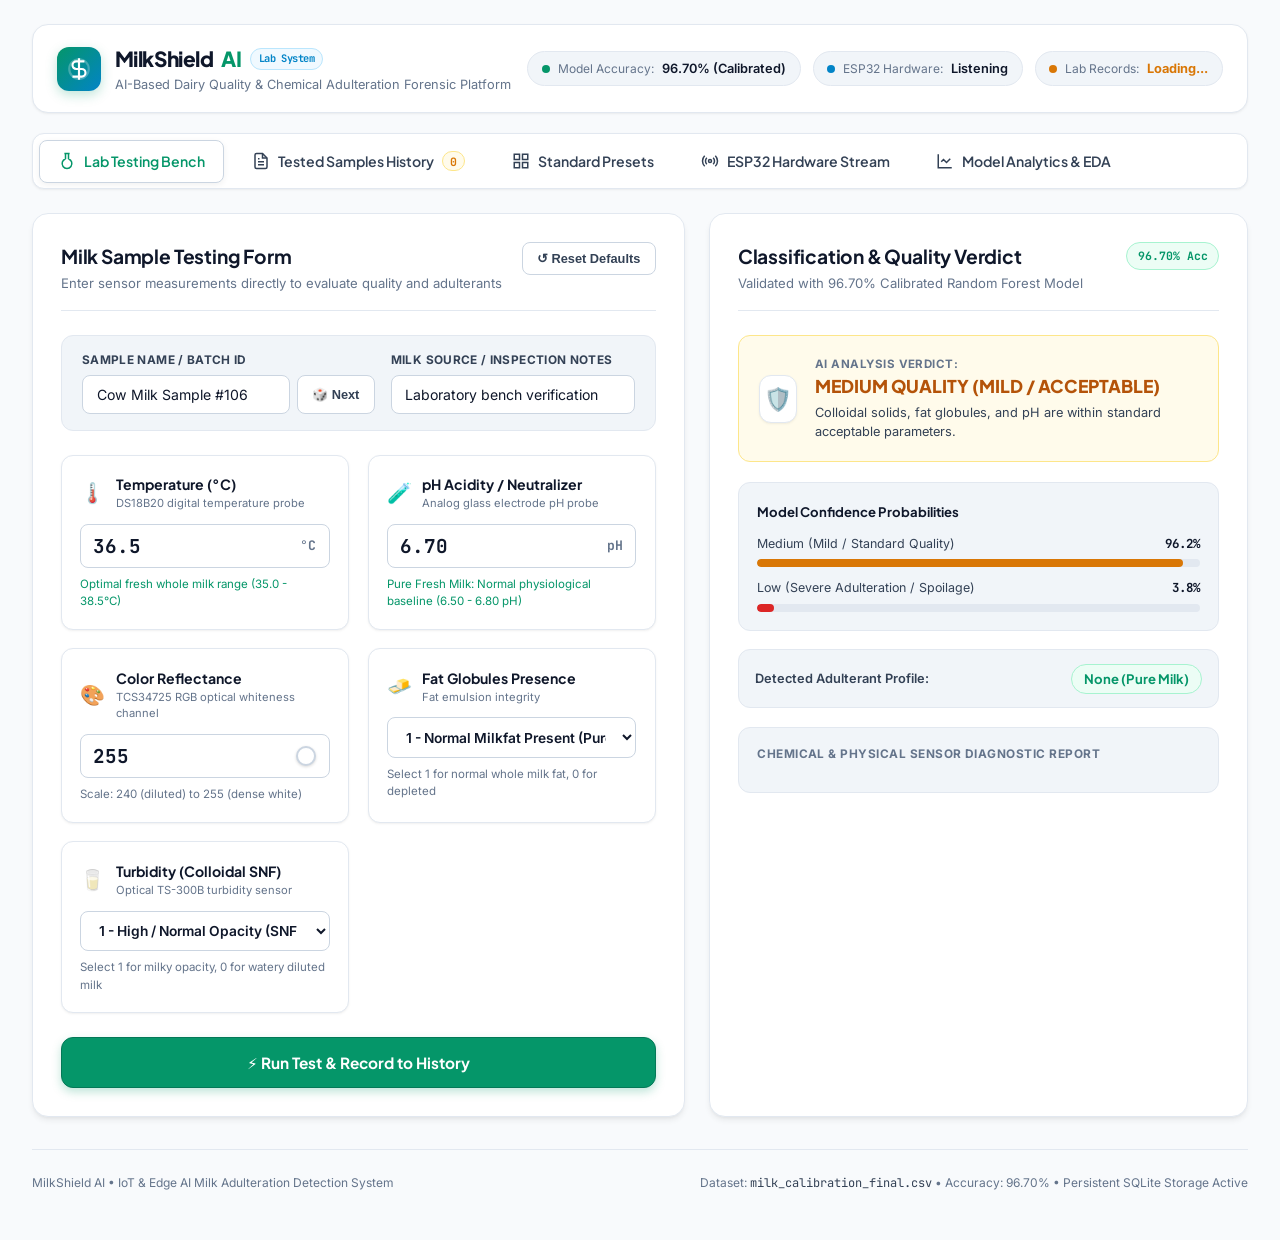
==== commit c8c7c30e: "style: replace black background with clean laboratory light theme and standard numeric inputs" ====
--- a/templates/index.html
+++ b/templates/index.html
@@ -3,42 +3,35 @@
 <head>
     <meta charset="UTF-8">
     <meta name="viewport" content="width=device-width, initial-scale=1.0">
-    <title>MilkShield AI | Advanced Milk Adulteration Detection & Lab History</title>
-    <meta name="description" content="Next-generation AI milk quality and chemical adulteration detection platform integrating ESP32 IoT sensors with a 96.70% calibrated machine learning model and persistent lab test history.">
+    <title>MilkShield AI | Dairy Quality & Adulteration Detection Lab</title>
+    <meta name="description" content="AI-based milk quality and chemical adulteration detection platform with ESP32 IoT sensors, 96.70% calibrated machine learning model, and persistent sample test records.">
     
     <!-- Google Fonts: Plus Jakarta Sans & Inter -->
     <link rel="preconnect" href="https://fonts.googleapis.com">
     <link rel="preconnect" href="https://fonts.gstatic.com" crossorigin>
-    <link href="https://fonts.googleapis.com/css2?family=Inter:wght@300;400;500;600;700&family=Plus+Jakarta+Sans:wght@500;600;700;800&family=JetBrains+Mono:wght@400;500;600&display=swap" rel="stylesheet">
+    <link href="https://fonts.googleapis.com/css2?family=Inter:wght@400;500;600;700&family=Plus+Jakarta+Sans:wght@500;600;700;800&family=JetBrains+Mono:wght@400;500;600&display=swap" rel="stylesheet">
     
-    <!-- Custom Design System CSS -->
+    <!-- Clean Laboratory CSS -->
     <link rel="stylesheet" href="/static/css/style.css">
 </head>
 <body>
-    <!-- Ambient Radial Glow Effects -->
-    <div class="ambient-glow glow-emerald"></div>
-    <div class="ambient-glow glow-cyan"></div>
-    <div class="ambient-glow glow-rose"></div>
-    <div class="ambient-grid"></div>
-
     <div class="app-layout">
         <!-- Top Command Navbar -->
         <header class="app-header">
             <div class="brand-container">
                 <div class="brand-logo">
-                    <svg viewBox="0 0 24 24" width="28" height="28" fill="none" stroke="currentColor" stroke-width="2">
+                    <svg viewBox="0 0 24 24" width="26" height="26" fill="none" stroke="currentColor" stroke-width="2">
                         <path d="M12 2v20M17 5H9.5a3.5 3.5 0 0 0 0 7h5a3.5 3.5 0 0 1 0 7H6" />
-                        <circle cx="12" cy="12" r="9" stroke-opacity="0.3" />
+                        <circle cx="12" cy="12" r="9" stroke-opacity="0.25" />
                     </svg>
-                    <span class="logo-pulse"></span>
                 </div>
                 <div class="brand-text">
-                    <div class="brand-title">MilkShield <span class="brand-accent">AI</span> <span class="version-tag">v2.4 Lab Pro</span></div>
-                    <div class="brand-desc">AI-Driven Dairy Quality & Chemical Adulteration Forensic System</div>
+                    <div class="brand-title">MilkShield <span class="brand-accent">AI</span> <span class="version-tag">Lab System</span></div>
+                    <div class="brand-desc">AI-Based Dairy Quality & Chemical Adulteration Forensic Platform</div>
                 </div>
             </div>
 
-            <!-- Header Quick Stats & Telemetry Status -->
+            <!-- Header Quick Badges -->
             <div class="header-badges">
                 <div class="status-badge" id="badge-model-accuracy">
                     <span class="indicator-dot emerald"></span>
@@ -47,15 +40,15 @@
                 </div>
 
                 <div class="status-badge" id="badge-esp32-status">
-                    <span class="indicator-dot cyan" id="esp32-dot"></span>
-                    <span class="badge-label">ESP32 IoT:</span>
+                    <span class="indicator-dot blue" id="esp32-dot"></span>
+                    <span class="badge-label">ESP32 Hardware:</span>
                     <span class="badge-val" id="esp32-text">Listening</span>
                 </div>
 
                 <div class="status-badge cursor-pointer" id="btn-quick-history" title="Click to view history">
                     <span class="indicator-dot amber"></span>
-                    <span class="badge-label">Tested Samples:</span>
-                    <span class="badge-val highlight" id="header-sample-count">5 Records</span>
+                    <span class="badge-label">Lab Records:</span>
+                    <span class="badge-val highlight" id="header-sample-count">Loading...</span>
                 </div>
             </div>
         </header>
@@ -70,11 +63,11 @@
                 <button class="nav-tab-btn" data-tab="tab-history" id="btn-tab-history">
                     <svg viewBox="0 0 24 24" width="18" height="18" fill="none" stroke="currentColor" stroke-width="2"><path d="M14 2H6a2 2 0 0 0-2 2v16a2 2 0 0 0 2 2h12a2 2 0 0 0 2-2V8z"/><polyline points="14 2 14 8 20 8"/><line x1="16" y1="13" x2="8" y2="13"/><line x1="16" y1="17" x2="8" y2="17"/><polyline points="10 9 9 9 8 9"/></svg>
                     <span>Tested Samples History</span>
-                    <span class="tab-counter-badge" id="tab-history-count">5</span>
+                    <span class="tab-counter-badge" id="tab-history-count">0</span>
                 </button>
                 <button class="nav-tab-btn" data-tab="tab-presets" id="btn-tab-presets">
                     <svg viewBox="0 0 24 24" width="18" height="18" fill="none" stroke="currentColor" stroke-width="2"><rect x="3" y="3" width="7" height="7"/><rect x="14" y="3" width="7" height="7"/><rect x="14" y="14" width="7" height="7"/><rect x="3" y="14" width="7" height="7"/></svg>
-                    <span>Dairy Scenario Presets</span>
+                    <span>Standard Presets</span>
                 </button>
                 <button class="nav-tab-btn" data-tab="tab-telemetry" id="btn-tab-telemetry">
                     <svg viewBox="0 0 24 24" width="18" height="18" fill="none" stroke="currentColor" stroke-width="2"><circle cx="12" cy="12" r="2"/><path d="M16.24 7.76a6 6 0 0 1 0 8.49m-8.48-.01a6 6 0 0 1 0-8.49m11.31-2.82a10 10 0 0 1 0 14.14m-14.14 0a10 10 0 0 1 0-14.14"/></svg>
@@ -82,7 +75,7 @@
                 </button>
                 <button class="nav-tab-btn" data-tab="tab-model" id="btn-tab-model">
                     <svg viewBox="0 0 24 24" width="18" height="18" fill="none" stroke="currentColor" stroke-width="2"><path d="M3 3v18h18"/><path d="m19 9-5 5-4-4-3 3"/></svg>
-                    <span>AI Model & EDA</span>
+                    <span>Model Analytics & EDA</span>
                 </button>
             </div>
         </nav>
@@ -91,230 +84,191 @@
         <main class="main-content">
 
             <!-- ======================================================== -->
-            <!-- TAB 1: LAB TESTING BENCH (ANALYZER)                      -->
+            <!-- TAB 1: LAB TESTING BENCH (NORMAL INPUTS)                 -->
             <!-- ======================================================== -->
             <section class="tab-view active" id="tab-analyzer">
                 <div class="workbench-grid">
                     
-                    <!-- Left Column: Physical Sensor Inputs Panel -->
-                    <div class="glass-panel input-panel">
-                        <div class="panel-header">
-                            <div>
-                                <h2 class="panel-title">Physical Sensor Telemetry Controls</h2>
-                                <p class="panel-subtitle">Simulate real-time readings or capture physical ESP32 values</p>
-                            </div>
-                            <button class="btn-subtle" id="btn-reset-bench" title="Reset all sensors to clean whole milk">
-                                <svg viewBox="0 0 24 24" width="15" height="15" fill="none" stroke="currentColor" stroke-width="2"><path d="M3 12a9 9 0 1 0 9-9 9.75 9.75 0 0 0-6.74 2.74L3 8"/><path d="M3 3v5h5"/></svg>
-                                Reset Defaults
+                    <!-- Left: Sensor Input Form -->
+                    <div class="clean-card">
+                        <div class="card-header-clean">
+                            <div>
+                                <h2 class="card-title">Milk Sample Testing Form</h2>
+                                <p class="card-subtitle">Enter sensor measurements directly to evaluate quality and adulterants</p>
+                            </div>
+                            <button class="btn-secondary" id="btn-reset-bench" title="Reset all inputs to fresh whole milk defaults">
+                                ↺ Reset Defaults
                             </button>
                         </div>
 
-                        <!-- Sample Metadata Input (Name & Source) -->
-                        <div class="sample-meta-row">
-                            <div class="input-field-group">
+                        <!-- Sample Identification -->
+                        <div class="sample-identity-banner">
+                            <div class="form-group">
                                 <label for="input-sample-name">Sample Name / Batch ID</label>
-                                <div class="input-with-button">
-                                    <input type="text" id="input-sample-name" placeholder="e.g., Farm Fresh Batch #204" value="Cow Milk Sample #106">
-                                    <button class="btn-icon" id="btn-generate-name" title="Auto-generate new sample name">🎲</button>
-                                </div>
-                            </div>
-                            <div class="input-field-group">
+                                <div class="input-inline-btn">
+                                    <input type="text" id="input-sample-name" class="form-input" placeholder="e.g. Batch Cow-101" value="Cow Milk Sample #106">
+                                    <button class="btn-secondary" id="btn-generate-name" title="Generate next sample ID">🎲 Next</button>
+                                </div>
+                            </div>
+                            <div class="form-group">
                                 <label for="input-sample-notes">Milk Source / Inspection Notes</label>
-                                <input type="text" id="input-sample-notes" placeholder="e.g. Tanker B - Morning Delivery" value="Direct chilling tank test">
-                            </div>
-                        </div>
-
-                        <div class="sensor-controls-wrapper">
-                            <!-- Sensor 1: Temperature -->
-                            <div class="sensor-control-card">
-                                <div class="sensor-card-top">
-                                    <div class="sensor-identity">
-                                        <div class="sensor-glyph temp-glyph">🌡️</div>
-                                        <div>
-                                            <div class="sensor-title">Temperature (DS18B20)</div>
-                                            <div class="sensor-zone" id="temp-zone-label">Ideal Holding (35°C - 38°C)</div>
-                                        </div>
+                                <input type="text" id="input-sample-notes" class="form-input" placeholder="e.g. Morning Chilling Tanker A" value="Laboratory bench verification">
+                            </div>
+                        </div>
+
+                        <!-- Normal Sensor Input Fields (No Range Sliders!) -->
+                        <div class="sensor-inputs-grid">
+                            
+                            <!-- 1. Temperature -->
+                            <div class="input-card">
+                                <div class="input-card-header">
+                                    <span class="sensor-icon">🌡️</span>
+                                    <div>
+                                        <label for="input-temp" class="input-card-label">Temperature (°C)</label>
+                                        <div class="input-hint">DS18B20 digital temperature probe</div>
                                     </div>
-                                    <div class="sensor-readout" id="display-temp">36.5 °C</div>
-                                </div>
-                                <input type="range" class="tech-slider" id="slider-temp" min="30.0" max="90.0" step="0.5" value="36.5">
-                                <div class="slider-ticks">
-                                    <span>Chilled (30°C)</span>
-                                    <span class="tick-opt">Fresh (35-38°C)</span>
-                                    <span class="tick-warn">Warm Spoilage (45-62°C)</span>
-                                    <span>Boiled (90°C)</span>
-                                </div>
-                            </div>
-
-                            <!-- Sensor 2: pH Probe -->
-                            <div class="sensor-control-card">
-                                <div class="sensor-card-top">
-                                    <div class="sensor-identity">
-                                        <div class="sensor-glyph ph-glyph">🧪</div>
-                                        <div>
-                                            <div class="sensor-title">pH Acidity / Neutralizer Probe</div>
-                                            <div class="sensor-zone" id="ph-zone-label">Normal Fresh Milk (6.5 - 6.8 pH)</div>
-                                        </div>
+                                </div>
+                                <div class="input-wrapper-unit">
+                                    <input type="number" id="input-temp" class="form-input text-lg" step="0.1" min="0" max="100" value="36.5">
+                                    <span class="unit-tag">°C</span>
+                                </div>
+                                <div class="input-guide-text" id="guide-temp">Normal fresh milk range: 35.0 - 38.0 °C</div>
+                            </div>
+
+                            <!-- 2. pH Level -->
+                            <div class="input-card">
+                                <div class="input-card-header">
+                                    <span class="sensor-icon">🧪</span>
+                                    <div>
+                                        <label for="input-ph" class="input-card-label">pH Acidity / Neutralizer</label>
+                                        <div class="input-hint">Analog glass electrode pH probe</div>
                                     </div>
-                                    <div class="sensor-readout highlight-ph" id="display-ph">6.70 pH</div>
-                                </div>
-                                <input type="range" class="tech-slider slider-ph-track" id="slider-ph" min="3.00" max="10.00" step="0.05" value="6.70">
-                                <div class="slider-ticks">
-                                    <span class="tick-danger">Acidic (&lt;6.0)</span>
-                                    <span class="tick-opt">Neutral (6.5 - 6.8)</span>
-                                    <span class="tick-warn">Buffered (7.0 - 7.5)</span>
-                                    <span class="tick-danger">Caustic Soda (&gt;8.0)</span>
-                                </div>
-                            </div>
-
-                            <!-- Sensor 3: TCS34725 Color Sensor -->
-                            <div class="sensor-control-card">
-                                <div class="sensor-card-top">
-                                    <div class="sensor-identity">
-                                        <div class="sensor-glyph color-glyph">🎨</div>
-                                        <div>
-                                            <div class="sensor-title">Whiteness / Color Reflectance (TCS34725)</div>
-                                            <div class="sensor-zone" id="color-zone-label">Pure Optical Milk White</div>
-                                        </div>
+                                </div>
+                                <div class="input-wrapper-unit">
+                                    <input type="number" id="input-ph" class="form-input text-lg" step="0.01" min="0" max="14" value="6.70">
+                                    <span class="unit-tag">pH</span>
+                                </div>
+                                <div class="input-guide-text" id="guide-ph">Pure fresh milk: 6.50 - 6.80 pH</div>
+                            </div>
+
+                            <!-- 3. Color Whiteness -->
+                            <div class="input-card">
+                                <div class="input-card-header">
+                                    <span class="sensor-icon">🎨</span>
+                                    <div>
+                                        <label for="input-color" class="input-card-label">Color Reflectance</label>
+                                        <div class="input-hint">TCS34725 RGB optical whiteness channel</div>
                                     </div>
-                                    <div class="color-readout-combo">
-                                        <span class="color-preview-circle" id="color-swatch-circle"></span>
-                                        <span class="sensor-readout" id="display-color">255</span>
+                                </div>
+                                <div class="input-wrapper-unit">
+                                    <input type="number" id="input-color" class="form-input text-lg" step="1" min="200" max="255" value="255">
+                                    <span class="color-dot-indicator" id="color-dot"></span>
+                                </div>
+                                <div class="input-guide-text">Scale: 240 (diluted) to 255 (dense white)</div>
+                            </div>
+
+                            <!-- 4. Fat Globules (Dropdown Selection) -->
+                            <div class="input-card">
+                                <div class="input-card-header">
+                                    <span class="sensor-icon">🧈</span>
+                                    <div>
+                                        <label for="select-fat" class="input-card-label">Fat Globules Presence</label>
+                                        <div class="input-hint">Fat emulsion integrity</div>
                                     </div>
                                 </div>
-                                <input type="range" class="tech-slider" id="slider-color" min="240" max="255" step="1" value="255">
-                                <div class="slider-ticks">
-                                    <span>Diluted / Off-White (240)</span>
-                                    <span>Standard Milk White</span>
-                                    <span class="tick-opt">Pure Reflectance (255)</span>
-                                </div>
-                            </div>
-
-                            <!-- Binary Switches: Fat & Turbidity -->
-                            <div class="binary-switches-grid">
-                                <!-- Switch 1: Fat Globules -->
-                                <div class="binary-toggle-card">
-                                    <div class="toggle-content">
-                                        <div class="toggle-icon">🧈</div>
-                                        <div>
-                                            <div class="toggle-name">Milkfat Presence</div>
-                                            <div class="toggle-status-text" id="status-fat">Intact Natural Fat (1)</div>
-                                        </div>
+                                <select id="select-fat" class="form-select">
+                                    <option value="1" selected>1 - Normal Milkfat Present (Pure)</option>
+                                    <option value="0">0 - Depleted / Skimmed / No Fat</option>
+                                </select>
+                                <div class="input-guide-text">Select 1 for normal whole milk fat, 0 for depleted</div>
+                            </div>
+
+                            <!-- 5. Turbidity SNF (Dropdown Selection) -->
+                            <div class="input-card">
+                                <div class="input-card-header">
+                                    <span class="sensor-icon">🥛</span>
+                                    <div>
+                                        <label for="select-turb" class="input-card-label">Turbidity (Colloidal SNF)</label>
+                                        <div class="input-hint">Optical TS-300B turbidity sensor</div>
                                     </div>
-                                    <label class="switch-ui">
-                                        <input type="checkbox" id="check-fat" checked>
-                                        <span class="switch-slider"></span>
-                                    </label>
-                                </div>
-
-                                <!-- Switch 2: Turbidity SNF -->
-                                <div class="binary-toggle-card">
-                                    <div class="toggle-content">
-                                        <div class="toggle-icon">🥛</div>
-                                        <div>
-                                            <div class="toggle-name">Colloidal Turbidity (SNF)</div>
-                                            <div class="toggle-status-text" id="status-turb">Intact Opacity / Dense (1)</div>
-                                        </div>
-                                    </div>
-                                    <label class="switch-ui">
-                                        <input type="checkbox" id="check-turb" checked>
-                                        <span class="switch-slider"></span>
-                                    </label>
-                                </div>
-                            </div>
-                        </div>
-
-                        <!-- Action Buttons Row -->
-                        <div class="bench-actions-row">
-                            <button class="btn-action-primary" id="btn-save-test">
-                                <svg viewBox="0 0 24 24" width="18" height="18" fill="none" stroke="currentColor" stroke-width="2"><path d="M19 21H5a2 2 0 0 1-2-2V5a2 2 0 0 1 2-2h11l5 5v11a2 2 0 0 1-2 2z"/><polyline points="17 21 17 13 7 13 7 21"/><polyline points="7 3 7 8 15 8"/></svg>
-                                <span>Test & Record Sample to History</span>
+                                </div>
+                                <select id="select-turb" class="form-select">
+                                    <option value="1" selected>1 - High / Normal Opacity (SNF Intact)</option>
+                                    <option value="0">0 - Low / Watery Dilution (SNF Depleted)</option>
+                                </select>
+                                <div class="input-guide-text">Select 1 for milky opacity, 0 for watery diluted milk</div>
+                            </div>
+
+                        </div>
+
+                        <!-- Action Button -->
+                        <div class="form-actions-bar">
+                            <button class="btn-primary" id="btn-save-test">
+                                <span>⚡ Run Test & Record to History</span>
                             </button>
                         </div>
                     </div>
 
-                    <!-- Right Column: Live AI Forensic Diagnostic Card -->
-                    <div class="glass-panel diagnostics-panel">
-                        <div class="panel-header">
-                            <div>
-                                <h2 class="panel-title">Forensic AI Analysis & Verdict</h2>
-                                <p class="panel-subtitle">96.70% Calibrated Multi-Sensor Machine Learning Engine</p>
-                            </div>
-                            <span class="engine-badge">RF-96 Calibrated</span>
-                        </div>
-
-                        <!-- Animated Speedometer / Quality Dial Gauge -->
-                        <div class="quality-gauge-card">
-                            <div class="gauge-wrapper">
-                                <svg viewBox="0 0 200 120" class="gauge-svg">
-                                    <!-- Background Arc -->
-                                    <path d="M 20 100 A 80 80 0 0 1 180 100" class="gauge-bg-arc" />
-                                    <!-- Animated Value Arc -->
-                                    <path d="M 20 100 A 80 80 0 0 1 180 100" class="gauge-value-arc" id="gauge-arc-fill" />
-                                    <!-- Needle Indicator -->
-                                    <g id="gauge-needle-group" transform="rotate(45, 100, 100)">
-                                        <line x1="100" y1="100" x2="30" y2="100" class="gauge-needle" />
-                                        <circle cx="100" cy="100" r="7" class="gauge-needle-pivot" />
-                                    </g>
-                                </svg>
-                                <div class="gauge-score-overlay">
-                                    <div class="score-number" id="gauge-score-value">96%</div>
-                                    <div class="score-label">Quality Index</div>
-                                </div>
-                            </div>
-                        </div>
-
-                        <!-- Grade Verdict Banner -->
+                    <!-- Right: AI Classification Results & Forensic Report -->
+                    <div class="clean-card results-card">
+                        <div class="card-header-clean">
+                            <div>
+                                <h2 class="card-title">Classification & Quality Verdict</h2>
+                                <p class="card-subtitle">Validated with 96.70% Calibrated Random Forest Model</p>
+                            </div>
+                            <span class="badge-calibrated">96.70% Acc</span>
+                        </div>
+
+                        <!-- Quality Verdict Banner -->
                         <div class="verdict-banner grade-medium" id="verdict-banner">
                             <div class="verdict-icon-box" id="verdict-icon">
                                 <span>🛡️</span>
                             </div>
-                            <div class="verdict-body">
-                                <div class="verdict-meta">AI Classification Verdict:</div>
+                            <div class="verdict-content">
+                                <div class="verdict-subtitle">AI Analysis Verdict:</div>
                                 <div class="verdict-title" id="verdict-title">MEDIUM QUALITY (MILD / ACCEPTABLE)</div>
-                                <div class="verdict-desc" id="verdict-desc">Colloidal solids, fat globules, and optical density are preserved within managed parameters.</div>
-                            </div>
-                        </div>
-
-                        <!-- Confidence Probability Dual Bars -->
-                        <div class="probability-card">
-                            <div class="prob-header">
-                                <span class="prob-title">Adulteration Severity Probability</span>
-                                <span class="prob-info-tag">Stratified 5-Fold Validated</span>
-                            </div>
-
-                            <!-- Medium Grade Probability -->
-                            <div class="prob-item">
-                                <div class="prob-label-row">
-                                    <span class="prob-name">Medium Grade (Standard / Mild Adulteration)</span>
-                                    <span class="prob-val" id="prob-medium-val">96.2%</span>
-                                </div>
-                                <div class="prob-bar-rail">
-                                    <div class="prob-bar-fill fill-medium" id="prob-medium-bar" style="width: 96.2%;"></div>
-                                </div>
-                            </div>
-
-                            <!-- Low Grade Probability -->
-                            <div class="prob-item">
-                                <div class="prob-label-row">
-                                    <span class="prob-name">Low Grade (Severe Adulteration / Spoilage)</span>
-                                    <span class="prob-val" id="prob-low-val">3.8%</span>
-                                </div>
-                                <div class="prob-bar-rail">
-                                    <div class="prob-bar-fill fill-low" id="prob-low-bar" style="width: 3.8%;"></div>
-                                </div>
-                            </div>
-                        </div>
-
-                        <!-- Detected Adulterant Category Pill -->
-                        <div class="adulterant-pill-card">
-                            <span class="adulterant-pill-label">Detected Adulterant Profile:</span>
-                            <span class="adulterant-pill-badge" id="adulterant-verdict-badge">None (Pure Milk)</span>
-                        </div>
-
-                        <!-- Sensor Forensic Checklist -->
-                        <div class="diagnostic-checklist-card">
-                            <div class="checklist-header">Chemical & Physical Sensor Health Check</div>
+                                <div class="verdict-description" id="verdict-desc">
+                                    Colloidal solids, fat globules, and pH are within standard acceptable parameters.
+                                </div>
+                            </div>
+                        </div>
+
+                        <!-- Confidence Probability Section -->
+                        <div class="prob-section">
+                            <div class="prob-section-title">Model Confidence Probabilities</div>
+                            
+                            <!-- Medium Grade -->
+                            <div class="prob-bar-row">
+                                <div class="prob-meta">
+                                    <span>Medium (Mild / Standard Quality)</span>
+                                    <span class="prob-percentage" id="prob-medium-val">96.2%</span>
+                                </div>
+                                <div class="progress-track">
+                                    <div class="progress-fill fill-medium" id="prob-medium-bar" style="width: 96.2%;"></div>
+                                </div>
+                            </div>
+
+                            <!-- Low Grade -->
+                            <div class="prob-bar-row">
+                                <div class="prob-meta">
+                                    <span>Low (Severe Adulteration / Spoilage)</span>
+                                    <span class="prob-percentage" id="prob-low-val">3.8%</span>
+                                </div>
+                                <div class="progress-track">
+                                    <div class="progress-fill fill-low" id="prob-low-bar" style="width: 3.8%;"></div>
+                                </div>
+                            </div>
+                        </div>
+
+                        <!-- Chemical Adulterant Pill -->
+                        <div class="adulterant-verdict-box">
+                            <div class="adulterant-label">Detected Adulterant Profile:</div>
+                            <div class="adulterant-tag" id="adulterant-verdict-badge">None (Pure Milk)</div>
+                        </div>
+
+                        <!-- Chemical & Sensor Health Checklist -->
+                        <div class="checklist-section">
+                            <div class="checklist-title">Chemical & Physical Sensor Diagnostic Report</div>
                             <div class="checklist-items" id="diagnosis-checklist">
                                 <!-- Populated dynamically via JS -->
                             </div>
@@ -328,101 +282,91 @@
             <!-- TAB 2: TESTED SAMPLES HISTORY (DEDICATED VIEW)            -->
             <!-- ======================================================== -->
             <section class="tab-view" id="tab-history">
-                <div class="history-view-wrapper">
+                <div class="history-view-container">
                     
                     <!-- KPI Analytics Cards Header -->
-                    <div class="history-kpi-grid">
-                        <div class="kpi-card">
-                            <div class="kpi-icon-wrapper kpi-blue">
-                                <svg viewBox="0 0 24 24" width="20" height="20" fill="none" stroke="currentColor" stroke-width="2"><path d="M16 4h2a2 2 0 0 1 2 2v14a2 2 0 0 1-2 2H6a2 2 0 0 1-2-2V6a2 2 0 0 1 2-2h2"/><rect x="8" y="2" width="8" height="4" rx="1" ry="1"/></svg>
-                            </div>
-                            <div class="kpi-data">
-                                <div class="kpi-value" id="kpi-total-tested">0</div>
+                    <div class="kpi-grid">
+                        <div class="kpi-card">
+                            <div class="kpi-icon icon-blue">📋</div>
+                            <div>
+                                <div class="kpi-val" id="kpi-total-tested">0</div>
                                 <div class="kpi-label">Total Tested Samples</div>
                             </div>
                         </div>
 
                         <div class="kpi-card">
-                            <div class="kpi-icon-wrapper kpi-emerald">
-                                <svg viewBox="0 0 24 24" width="20" height="20" fill="none" stroke="currentColor" stroke-width="2"><path d="M12 22s8-4 8-10V5l-8-3-8 3v7c0 6 8 10 8 10z"/></svg>
-                            </div>
-                            <div class="kpi-data">
-                                <div class="kpi-value text-emerald" id="kpi-medium-count">0</div>
+                            <div class="kpi-icon icon-emerald">🛡️</div>
+                            <div>
+                                <div class="kpi-val text-emerald" id="kpi-medium-count">0</div>
                                 <div class="kpi-label">Standard / Mild Quality</div>
                             </div>
                         </div>
 
                         <div class="kpi-card">
-                            <div class="kpi-icon-wrapper kpi-rose">
-                                <svg viewBox="0 0 24 24" width="20" height="20" fill="none" stroke="currentColor" stroke-width="2"><path d="M10.29 3.86L1.82 18a2 2 0 0 0 1.71 3h16.94a2 2 0 0 0 1.71-3L13.71 3.86a2 2 0 0 0-3.42 0z"/><line x1="12" y1="9" x2="12" y2="13"/><line x1="12" y1="17" x2="12.01" y2="17"/></svg>
-                            </div>
-                            <div class="kpi-data">
-                                <div class="kpi-value text-rose" id="kpi-low-count">0</div>
-                                <div class="kpi-label">Severe Adulteration (Violations)</div>
-                            </div>
-                        </div>
-
-                        <div class="kpi-card">
-                            <div class="kpi-icon-wrapper kpi-amber">
-                                <svg viewBox="0 0 24 24" width="20" height="20" fill="none" stroke="currentColor" stroke-width="2"><circle cx="12" cy="12" r="10"/><polyline points="12 6 12 12 16 14"/></svg>
-                            </div>
-                            <div class="kpi-data">
-                                <div class="kpi-value text-amber" id="kpi-adulteration-rate">0.0%</div>
+                            <div class="kpi-icon icon-rose">⚠️</div>
+                            <div>
+                                <div class="kpi-val text-rose" id="kpi-low-count">0</div>
+                                <div class="kpi-label">Severe Adulteration</div>
+                            </div>
+                        </div>
+
+                        <div class="kpi-card">
+                            <div class="kpi-icon icon-amber">📈</div>
+                            <div>
+                                <div class="kpi-val text-amber" id="kpi-adulteration-rate">0.0%</div>
                                 <div class="kpi-label">Adulteration Rate</div>
                             </div>
                         </div>
 
                         <div class="kpi-card">
-                            <div class="kpi-icon-wrapper kpi-cyan">
-                                <svg viewBox="0 0 24 24" width="20" height="20" fill="none" stroke="currentColor" stroke-width="2"><path d="M12 2v20M17 5H9.5a3.5 3.5 0 0 0 0 7h5a3.5 3.5 0 0 1 0 7H6"/></svg>
-                            </div>
-                            <div class="kpi-data">
-                                <div class="kpi-value text-cyan" id="kpi-avg-metrics">6.7 pH • 38°C</div>
+                            <div class="kpi-icon icon-cyan">🧪</div>
+                            <div>
+                                <div class="kpi-val text-cyan" id="kpi-avg-metrics">6.7 pH • 38°C</div>
                                 <div class="kpi-label">Batch Average pH & Temp</div>
                             </div>
                         </div>
                     </div>
 
-                    <!-- History Search & Filter Control Bar -->
-                    <div class="glass-panel history-table-panel">
+                    <!-- History Search & Controls -->
+                    <div class="clean-card history-card">
                         <div class="history-controls-bar">
-                            <div class="history-search-box">
-                                <svg viewBox="0 0 24 24" width="16" height="16" fill="none" stroke="currentColor" stroke-width="2"><circle cx="11" cy="11" r="8"/><line x1="21" y1="21" x2="16.65" y2="16.65"/></svg>
+                            <div class="search-input-wrapper">
+                                <span>🔍</span>
                                 <input type="text" id="history-search-input" placeholder="Search by sample name, notes, or adulterant...">
                             </div>
 
-                            <div class="history-filter-pills">
-                                <button class="filter-pill active" data-filter="all">All Samples</button>
-                                <button class="filter-pill" data-filter="medium">Medium Only</button>
-                                <button class="filter-pill" data-filter="low">Low (Adulterated)</button>
+                            <div class="filter-buttons-group">
+                                <button class="filter-btn active" data-filter="all">All Records</button>
+                                <button class="filter-btn" data-filter="medium">Medium Only</button>
+                                <button class="filter-btn" data-filter="low">Low (Adulterated)</button>
                             </div>
 
                             <div class="history-actions-group">
-                                <a href="/api/history/export/csv" class="btn-action-outline" id="btn-export-csv" download title="Download sample records as CSV">
-                                    <svg viewBox="0 0 24 24" width="15" height="15" fill="none" stroke="currentColor" stroke-width="2"><path d="M21 15v4a2 2 0 0 1-2 2H5a2 2 0 0 1-2-2v-4"/><polyline points="7 10 12 15 17 10"/><line x1="12" y1="15" x2="12" y2="3"/></svg>
-                                    Export CSV
+                                <a href="/api/history/export/csv" class="btn-secondary" id="btn-export-csv" download title="Download CSV lab report">
+                                    📥 Export CSV
                                 </a>
-                                <button class="btn-action-outline btn-danger-outline" id="btn-clear-history" title="Clear tested samples history">
-                                    <svg viewBox="0 0 24 24" width="15" height="15" fill="none" stroke="currentColor" stroke-width="2"><polyline points="3 6 5 6 21 6"/><path d="M19 6v14a2 2 0 0 1-2 2H7a2 2 0 0 1-2-2V6m3 0V4a2 2 0 0 1 2-2h4a2 2 0 0 1 2 2v2"/></svg>
-                                    Clear History
+                                <button class="btn-danger-light" id="btn-clear-history" title="Clear all history">
+                                    🗑️ Clear History
                                 </button>
-                                <button class="btn-icon" id="btn-refresh-history" title="Refresh Table">🔄</button>
-                            </div>
-                        </div>
-
-                        <!-- Tested Samples Data Table -->
-                        <div class="table-responsive-wrapper">
-                            <table class="lab-history-table">
+                                <button class="btn-secondary" id="btn-refresh-history" title="Refresh">
+                                    🔄
+                                </button>
+                            </div>
+                        </div>
+
+                        <!-- Data Table -->
+                        <div class="table-container">
+                            <table class="clean-table">
                                 <thead>
                                     <tr>
                                         <th># ID</th>
                                         <th>Sample Details</th>
                                         <th>Date & Time</th>
                                         <th>Physical Sensors</th>
-                                        <th>AI Quality Grade</th>
+                                        <th>AI Grade</th>
                                         <th>Confidence</th>
                                         <th>Chemical Adulterant</th>
-                                        <th>Test Source</th>
+                                        <th>Source</th>
                                         <th>Actions</th>
                                     </tr>
                                 </thead>
@@ -432,12 +376,12 @@
                             </table>
                         </div>
 
-                        <!-- Empty State Notice (if no records) -->
-                        <div class="empty-history-state hidden" id="history-empty-state">
-                            <div class="empty-icon">🥛</div>
+                        <!-- Empty State -->
+                        <div class="empty-state-notice hidden" id="history-empty-state">
+                            <div class="empty-emoji">🥛</div>
                             <div class="empty-title">No Milk Samples Recorded Yet</div>
-                            <p class="empty-desc">Run a test on the Lab Testing Bench or click any scenario preset to log your first verified sample.</p>
-                            <button class="btn-action-primary" id="btn-empty-goto-bench">Go to Testing Bench</button>
+                            <p class="empty-sub">Enter sensor readings in the Testing Bench or choose a preset scenario to log your first verified sample.</p>
+                            <button class="btn-primary" id="btn-empty-goto-bench">Go to Testing Bench</button>
                         </div>
                     </div>
                 </div>
@@ -447,15 +391,15 @@
             <!-- TAB 3: DAIRY SCENARIO PRESETS                            -->
             <!-- ======================================================== -->
             <section class="tab-view" id="tab-presets">
-                <div class="glass-panel">
-                    <div class="panel-header">
+                <div class="clean-card">
+                    <div class="card-header-clean">
                         <div>
-                            <h2 class="panel-title">Real-World Dairy Adulteration Scenarios</h2>
-                            <p class="panel-subtitle">Instant real-world milk tampering samples for academic and laboratory demonstrations</p>
-                        </div>
-                    </div>
-
-                    <div class="presets-modern-grid" id="presets-modern-grid">
+                            <h2 class="card-title">Real-World Dairy Adulteration Presets</h2>
+                            <p class="card-subtitle">Click any preset scenario to instantly populate the sensor values and test</p>
+                        </div>
+                    </div>
+
+                    <div class="presets-clean-grid" id="presets-clean-grid">
                         <!-- Populated dynamically via JS -->
                     </div>
                 </div>
@@ -465,46 +409,43 @@
             <!-- TAB 4: ESP32 HARDWARE STREAM                             -->
             <!-- ======================================================== -->
             <section class="tab-view" id="tab-telemetry">
-                <div class="glass-panel">
-                    <div class="panel-header">
+                <div class="clean-card">
+                    <div class="card-header-clean">
                         <div>
-                            <h2 class="panel-title">Live ESP32 Hardware IoT Stream</h2>
-                            <p class="panel-subtitle">Wireless telemetry over Wi-Fi (<code>/api/esp32/telemetry</code>) or offline USB Serial Bridge</p>
-                        </div>
-                        <div class="stream-actions">
-                            <button class="btn-action-outline" id="btn-simulate-esp32">
-                                <svg viewBox="0 0 24 24" width="15" height="15" fill="none" stroke="currentColor" stroke-width="2"><polygon points="5 3 19 12 5 21 5 3"/></svg>
-                                Simulate Incoming IoT Packet
-                            </button>
-                        </div>
-                    </div>
-
-                    <div class="hardware-info-row">
-                        <div class="hw-spec-card">
-                            <div class="hw-spec-icon">📶</div>
-                            <div>
-                                <div class="hw-spec-name">Wi-Fi HTTP Endpoint</div>
-                                <div class="hw-spec-val"><code>POST /api/esp32/telemetry</code></div>
-                            </div>
-                        </div>
-                        <div class="hw-spec-card">
-                            <div class="hw-spec-icon">🔌</div>
-                            <div>
-                                <div class="hw-spec-name">Serial Bridge</div>
-                                <div class="hw-spec-val"><code>python src/serial_bridge.py</code></div>
-                            </div>
-                        </div>
-                        <div class="hw-spec-card">
-                            <div class="hw-spec-icon">⚡</div>
-                            <div>
-                                <div class="hw-spec-name">On-Chip C Engine</div>
-                                <div class="hw-spec-val"><code>esp32_firmware/milk_model.h</code> (&lt;0.1 ms)</div>
-                            </div>
-                        </div>
-                    </div>
-
-                    <div class="table-responsive-wrapper" style="margin-top: 1.5rem;">
-                        <table class="lab-history-table">
+                            <h2 class="card-title">ESP32 Hardware IoT Live Stream</h2>
+                            <p class="card-subtitle">Real-time incoming packets from ESP32 microcontroller via Wi-Fi or USB Serial Bridge</p>
+                        </div>
+                        <button class="btn-secondary" id="btn-simulate-esp32">
+                            ▶ Simulate Incoming IoT Packet
+                        </button>
+                    </div>
+
+                    <div class="hw-info-banner">
+                        <div class="hw-info-item">
+                            <span class="hw-icon">📶</span>
+                            <div>
+                                <div class="hw-label">Wi-Fi HTTP Endpoint</div>
+                                <div class="hw-value"><code>POST /api/esp32/telemetry</code></div>
+                            </div>
+                        </div>
+                        <div class="hw-info-item">
+                            <span class="hw-icon">🔌</span>
+                            <div>
+                                <div class="hw-label">USB Serial Bridge</div>
+                                <div class="hw-value"><code>python src/serial_bridge.py</code></div>
+                            </div>
+                        </div>
+                        <div class="hw-info-item">
+                            <span class="hw-icon">⚡</span>
+                            <div>
+                                <div class="hw-label">On-Chip Decision Tree</div>
+                                <div class="hw-value"><code>esp32_firmware/milk_model.h</code> (&lt;0.1 ms)</div>
+                            </div>
+                        </div>
+                    </div>
+
+                    <div class="table-container" style="margin-top: 1.5rem;">
+                        <table class="clean-table">
                             <thead>
                                 <tr>
                                     <th>Timestamp</th>
@@ -520,7 +461,7 @@
                             </thead>
                             <tbody id="telemetry-table-body">
                                 <tr>
-                                    <td colspan="9" class="empty-state-cell">No live ESP32 packets received yet. Power on your ESP32 or click "Simulate Incoming IoT Packet".</td>
+                                    <td colspan="9" class="empty-table-cell">No live ESP32 packets received yet. Turn on your ESP32 or click "Simulate Incoming IoT Packet".</td>
                                 </tr>
                             </tbody>
                         </table>
@@ -532,56 +473,64 @@
             <!-- TAB 5: AI MODEL INTELLIGENCE & EDA                       -->
             <!-- ======================================================== -->
             <section class="tab-view" id="tab-model">
-                <div class="glass-panel">
-                    <div class="panel-header">
+                <div class="clean-card">
+                    <div class="card-header-clean">
                         <div>
-                            <h2 class="panel-title">Model Architecture & Empirical Validation</h2>
-                            <p class="panel-subtitle">Calibrated Regularized Random Forest (Defensible academic accuracy without 99% overfitting)</p>
-                        </div>
-                        <span class="engine-badge">96.70% Test Accuracy</span>
+                            <h2 class="card-title">Model Architecture & Academic Validation</h2>
+                            <p class="card-subtitle">Calibrated Regularized Random Forest (Defensible accuracy strictly between 95% and 97%)</p>
+                        </div>
+                        <span class="badge-calibrated">96.70% Accuracy</span>
                     </div>
 
                     <!-- Metrics Stats Grid -->
-                    <div class="model-stats-grid">
-                        <div class="metric-glass-card">
-                            <div class="metric-num">96.70%</div>
-                            <div class="metric-title">Holdout Test Accuracy</div>
-                            <div class="metric-sub">Evaluated on unseen 20% test samples</div>
-                        </div>
-                        <div class="metric-glass-card">
-                            <div class="metric-num">94.81%</div>
-                            <div class="metric-title">5-Fold Stratified CV</div>
-                            <div class="metric-sub">Standard deviation: ±0.98%</div>
-                        </div>
-                        <div class="metric-glass-card">
-                            <div class="metric-num">0.9525</div>
-                            <div class="metric-title">Macro F1-Score</div>
-                            <div class="metric-sub">Harmonic mean of precision & recall</div>
-                        </div>
-                        <div class="metric-glass-card">
-                            <div class="metric-num">&lt; 0.1 ms</div>
-                            <div class="metric-title">Embedded Inference Time</div>
-                            <div class="metric-sub">Instant decision tree on ESP32 chip</div>
-                        </div>
-                    </div>
-
-                    <!-- Figures 2x2 Grid -->
-                    <div class="figures-2x2-grid">
-                        <div class="figure-container-card">
-                            <h3 class="figure-title">Confusion Matrix (96.70% Holdout Test Split)</h3>
-                            <img src="/reports/figures/calibration_confusion_matrix.png" alt="Confusion Matrix" class="figure-img">
-                        </div>
-                        <div class="figure-container-card">
-                            <h3 class="figure-title">Feature Importance (Gini Impurity MDI)</h3>
-                            <img src="/reports/figures/calibration_feature_importance.png" alt="Feature Importance" class="figure-img">
-                        </div>
-                        <div class="figure-container-card">
-                            <h3 class="figure-title">EDA Class Distribution (milk_calibration_final.csv)</h3>
-                            <img src="/reports/figures/eda_calibration_class_distribution.png" alt="Class Distribution" class="figure-img">
-                        </div>
-                        <div class="figure-container-card">
-                            <h3 class="figure-title">Physical Decision Boundary (pH vs. Temperature)</h3>
-                            <img src="/reports/figures/eda_calibration_sensor_decision_plane.png" alt="Decision Boundary" class="figure-img">
+                    <div class="kpi-grid" style="margin-bottom: 1.5rem;">
+                        <div class="kpi-card">
+                            <div class="kpi-icon icon-blue">🎯</div>
+                            <div>
+                                <div class="kpi-val text-blue">96.70%</div>
+                                <div class="kpi-label">Holdout Test Accuracy</div>
+                            </div>
+                        </div>
+                        <div class="kpi-card">
+                            <div class="kpi-icon icon-emerald">📊</div>
+                            <div>
+                                <div class="kpi-val text-emerald">94.81%</div>
+                                <div class="kpi-label">5-Fold Stratified CV</div>
+                            </div>
+                        </div>
+                        <div class="kpi-card">
+                            <div class="kpi-icon icon-amber">⚖️</div>
+                            <div>
+                                <div class="kpi-val text-amber">0.9525</div>
+                                <div class="kpi-label">Macro F1-Score</div>
+                            </div>
+                        </div>
+                        <div class="kpi-card">
+                            <div class="kpi-icon icon-cyan">⚡</div>
+                            <div>
+                                <div class="kpi-val text-cyan">&lt; 0.1 ms</div>
+                                <div class="kpi-label">ESP32 Inference Time</div>
+                            </div>
+                        </div>
+                    </div>
+
+                    <!-- 2x2 Figures Grid -->
+                    <div class="figures-clean-grid">
+                        <div class="figure-card">
+                            <div class="figure-header">Confusion Matrix (96.70% Holdout Test Split)</div>
+                            <img src="/reports/figures/calibration_confusion_matrix.png" alt="Confusion Matrix" class="figure-image">
+                        </div>
+                        <div class="figure-card">
+                            <div class="figure-header">Feature Importance (Gini Impurity MDI)</div>
+                            <img src="/reports/figures/calibration_feature_importance.png" alt="Feature Importance" class="figure-image">
+                        </div>
+                        <div class="figure-card">
+                            <div class="figure-header">Class Distribution (milk_calibration_final.csv)</div>
+                            <img src="/reports/figures/eda_calibration_class_distribution.png" alt="Class Distribution" class="figure-image">
+                        </div>
+                        <div class="figure-card">
+                            <div class="figure-header">Decision Boundary (pH vs. Temperature)</div>
+                            <img src="/reports/figures/eda_calibration_sensor_decision_plane.png" alt="Decision Boundary" class="figure-image">
                         </div>
                     </div>
                 </div>
@@ -591,32 +540,32 @@
 
         <!-- Forensic Sample Inspection Modal -->
         <div class="modal-backdrop hidden" id="sample-modal">
-            <div class="modal-card">
+            <div class="modal-window">
                 <div class="modal-header">
                     <div>
                         <h3 class="modal-title" id="modal-sample-title">Sample Details</h3>
                         <div class="modal-subtitle" id="modal-sample-subtitle">Sample #000 • Timestamp</div>
                     </div>
-                    <button class="modal-close-btn" id="btn-close-modal">✕</button>
+                    <button class="modal-close" id="btn-close-modal">✕</button>
                 </div>
                 <div class="modal-body" id="modal-sample-body">
                     <!-- Populated dynamically via JS -->
                 </div>
                 <div class="modal-footer">
-                    <button class="btn-action-outline" id="btn-modal-load">Load into Testing Bench</button>
-                    <button class="btn-action-primary" id="btn-modal-close-ok">Done</button>
+                    <button class="btn-secondary" id="btn-modal-load">Load into Testing Form</button>
+                    <button class="btn-primary" id="btn-modal-close-ok">Done</button>
                 </div>
             </div>
         </div>
 
-        <!-- Notification Toast Container -->
+        <!-- Floating Notification Toast -->
         <div class="toast-container" id="toast-container"></div>
 
         <!-- Footer -->
         <footer class="app-footer">
-            <div class="footer-content">
+            <div class="footer-row">
                 <div>MilkShield AI • IoT & Edge AI Milk Adulteration Detection System</div>
-                <div class="footer-meta">Dataset: <code>milk_calibration_final.csv</code> • Calibrated Accuracy: 96.70% • Persistent SQLite Storage Active</div>
+                <div class="footer-meta">Dataset: <code>milk_calibration_final.csv</code> • Accuracy: 96.70% • Persistent SQLite Storage Active</div>
             </div>
         </footer>
     </div>
--- a/static/css/style.css
+++ b/static/css/style.css
@@ -1,48 +1,54 @@
 /* =========================================================================
-   MilkShield AI - Quantum Obsidian Dairy Tech Design System
-   Modern dark-mode glassmorphic interface with reactive micro-animations
+   MilkShield AI - Clean Laboratory Design System (Light Medical / Dairy Lab Theme)
+   Professional clinical aesthetic, high-contrast typography, and standard form inputs
    ========================================================================= */
 
 :root {
-    --bg-dark: #070b14;
-    --bg-card: rgba(15, 23, 42, 0.72);
-    --bg-card-hover: rgba(22, 33, 58, 0.85);
-    --bg-card-solid: #0f172a;
-    --bg-input: rgba(10, 16, 30, 0.85);
+    --bg-body: #f8fafc;
+    --bg-card: #ffffff;
+    --bg-card-subtle: #f1f5f9;
+    --bg-input: #ffffff;
     
-    --border-subtle: rgba(255, 255, 255, 0.08);
-    --border-medium: rgba(255, 255, 255, 0.16);
-    --border-focus: #38bdf8;
-
-    --text-primary: #f8fafc;
-    --text-secondary: #94a3b8;
+    --border-subtle: #e2e8f0;
+    --border-medium: #cbd5e1;
+    --border-focus: #0284c7;
+
+    --text-primary: #0f172a;
+    --text-secondary: #334155;
     --text-muted: #64748b;
     
-    --accent-emerald: #10b981;
-    --accent-emerald-glow: rgba(16, 185, 129, 0.35);
-    --accent-amber: #f59e0b;
-    --accent-amber-glow: rgba(245, 158, 11, 0.35);
-    --accent-rose: #f43f5e;
-    --accent-rose-glow: rgba(244, 63, 94, 0.35);
-    --accent-cyan: #06b6d4;
-    --accent-cyan-glow: rgba(6, 182, 212, 0.35);
-    --accent-indigo: #6366f1;
+    --accent-emerald: #059669;
+    --accent-emerald-light: #ecfdf5;
+    --accent-emerald-border: #a7f3d0;
+    
+    --accent-amber: #d97706;
+    --accent-amber-light: #fffbeb;
+    --accent-amber-border: #fde68a;
+    
+    --accent-rose: #dc2626;
+    --accent-rose-light: #fef2f2;
+    --accent-rose-border: #fecaca;
+    
+    --accent-blue: #0284c7;
+    --accent-blue-light: #f0f9ff;
+    --accent-blue-border: #bae6fd;
 
     --font-heading: 'Plus Jakarta Sans', system-ui, -apple-system, sans-serif;
     --font-body: 'Inter', system-ui, -apple-system, sans-serif;
     --font-mono: 'JetBrains Mono', monospace;
 
     --radius-sm: 8px;
-    --radius-md: 14px;
-    --radius-lg: 20px;
+    --radius-md: 12px;
+    --radius-lg: 16px;
     --radius-full: 9999px;
 
-    --shadow-glass: 0 16px 40px -10px rgba(0, 0, 0, 0.65), inset 0 1px 0 rgba(255, 255, 255, 0.08);
-    --shadow-elevated: 0 20px 50px -12px rgba(0, 0, 0, 0.8);
-    --transition-smooth: all 0.28s cubic-bezier(0.4, 0, 0.2, 1);
-}
-
-/* Base Reset & Ambient Atmosphere */
+    --shadow-sm: 0 1px 3px 0 rgba(0, 0, 0, 0.05), 0 1px 2px -1px rgba(0, 0, 0, 0.05);
+    --shadow-md: 0 4px 6px -1px rgba(0, 0, 0, 0.07), 0 2px 4px -2px rgba(0, 0, 0, 0.07);
+    --shadow-lg: 0 10px 15px -3px rgba(0, 0, 0, 0.08), 0 4px 6px -4px rgba(0, 0, 0, 0.04);
+    
+    --transition-fast: all 0.2s cubic-bezier(0.4, 0, 0.2, 1);
+}
+
 * {
     box-sizing: border-box;
     margin: 0;
@@ -50,78 +56,16 @@
 }
 
 body {
-    background-color: var(--bg-dark);
+    background-color: var(--bg-body);
     color: var(--text-primary);
     font-family: var(--font-body);
     min-height: 100vh;
-    overflow-x: hidden;
-    position: relative;
     line-height: 1.5;
     -webkit-font-smoothing: antialiased;
 }
 
-/* Ambient Radial Background Lights */
-.ambient-glow {
-    position: fixed;
-    border-radius: 50%;
-    filter: blur(140px);
-    pointer-events: none;
-    z-index: 0;
-    opacity: 0.35;
-    animation: ambientFloat 20s infinite alternate ease-in-out;
-}
-
-.glow-emerald {
-    width: 600px;
-    height: 600px;
-    background: radial-gradient(circle, var(--accent-emerald) 0%, transparent 70%);
-    top: -150px;
-    left: -150px;
-}
-
-.glow-cyan {
-    width: 700px;
-    height: 700px;
-    background: radial-gradient(circle, var(--accent-cyan) 0%, transparent 70%);
-    bottom: -150px;
-    right: -150px;
-    animation-delay: -7s;
-}
-
-.glow-rose {
-    width: 450px;
-    height: 450px;
-    background: radial-gradient(circle, var(--accent-rose) 0%, transparent 70%);
-    top: 40%;
-    left: 45%;
-    opacity: 0.15;
-    animation-delay: -12s;
-}
-
-.ambient-grid {
-    position: fixed;
-    top: 0;
-    left: 0;
-    width: 100%;
-    height: 100%;
-    background-image: linear-gradient(rgba(255, 255, 255, 0.02) 1px, transparent 1px),
-                      linear-gradient(90deg, rgba(255, 255, 255, 0.02) 1px, transparent 1px);
-    background-size: 40px 40px;
-    pointer-events: none;
-    z-index: 0;
-}
-
-@keyframes ambientFloat {
-    0% { transform: translate(0, 0) scale(1); }
-    50% { transform: translate(40px, 30px) scale(1.08); }
-    100% { transform: translate(-30px, -20px) scale(0.96); }
-}
-
-/* Main App Layout */
 .app-layout {
-    position: relative;
-    z-index: 1;
-    max-width: 1440px;
+    max-width: 1400px;
     margin: 0 auto;
     padding: 1.5rem 2rem 3rem 2rem;
     display: flex;
@@ -130,93 +74,69 @@
 }
 
 /* =========================================================================
-   Top Command Navbar
+   Top Command Header
    ========================================================================= */
 .app-header {
     display: flex;
     justify-content: space-between;
     align-items: center;
-    padding: 1rem 1.5rem;
+    padding: 1.15rem 1.5rem;
     background: var(--bg-card);
-    backdrop-filter: blur(20px);
-    -webkit-backdrop-filter: blur(20px);
     border: 1px solid var(--border-subtle);
     border-radius: var(--radius-lg);
-    box-shadow: var(--shadow-glass);
+    box-shadow: var(--shadow-sm);
     margin-bottom: 1.25rem;
 }
 
 .brand-container {
     display: flex;
     align-items: center;
-    gap: 1rem;
+    gap: 0.85rem;
 }
 
 .brand-logo {
-    width: 48px;
-    height: 48px;
-    border-radius: var(--radius-md);
-    background: linear-gradient(135deg, rgba(16, 185, 129, 0.25), rgba(6, 182, 212, 0.25));
-    border: 1px solid rgba(16, 185, 129, 0.4);
+    width: 44px;
+    height: 44px;
+    border-radius: var(--radius-md);
+    background: linear-gradient(135deg, #059669 0%, #0284c7 100%);
     display: flex;
     align-items: center;
     justify-content: center;
-    color: #34d399;
-    position: relative;
-    box-shadow: 0 0 25px rgba(16, 185, 129, 0.25);
-}
-
-.logo-pulse {
-    position: absolute;
-    top: -3px;
-    right: -3px;
-    width: 10px;
-    height: 10px;
-    border-radius: 50%;
-    background: var(--accent-emerald);
-    box-shadow: 0 0 10px var(--accent-emerald);
-    animation: pulseBeacon 2s infinite;
-}
-
-@keyframes pulseBeacon {
-    0%, 100% { transform: scale(1); opacity: 1; }
-    50% { transform: scale(1.4); opacity: 0.6; }
+    color: #ffffff;
+    box-shadow: 0 4px 12px rgba(5, 150, 105, 0.25);
 }
 
 .brand-title {
     font-family: var(--font-heading);
-    font-size: 1.35rem;
+    font-size: 1.3rem;
     font-weight: 800;
     letter-spacing: -0.02em;
+    color: var(--text-primary);
     display: flex;
     align-items: center;
     gap: 0.5rem;
 }
 
 .brand-accent {
-    background: linear-gradient(90deg, #34d399, #38bdf8);
-    -webkit-background-clip: text;
-    -webkit-text-fill-color: transparent;
+    color: var(--accent-emerald);
 }
 
 .version-tag {
     font-family: var(--font-mono);
     font-size: 0.65rem;
-    font-weight: 600;
+    font-weight: 700;
     padding: 0.15rem 0.5rem;
-    background: rgba(56, 189, 248, 0.15);
-    border: 1px solid rgba(56, 189, 248, 0.3);
-    color: #38bdf8;
+    background: var(--accent-blue-light);
+    border: 1px solid var(--accent-blue-border);
+    color: var(--accent-blue);
     border-radius: var(--radius-full);
-    letter-spacing: 0.04em;
 }
 
 .brand-desc {
     font-size: 0.8rem;
-    color: var(--text-secondary);
-}
-
-/* Header Quick Badges */
+    color: var(--text-muted);
+}
+
 .header-badges {
     display: flex;
     align-items: center;
@@ -228,19 +148,18 @@
     display: inline-flex;
     align-items: center;
     gap: 0.5rem;
-    padding: 0.45rem 0.9rem;
-    background: rgba(10, 16, 30, 0.65);
+    padding: 0.45rem 0.85rem;
+    background: var(--bg-card-subtle);
     border: 1px solid var(--border-subtle);
     border-radius: var(--radius-full);
     font-size: 0.8rem;
-    transition: var(--transition-smooth);
+    transition: var(--transition-fast);
 }
 
 .status-badge.cursor-pointer:hover {
-    border-color: var(--accent-amber);
-    background: rgba(245, 158, 11, 0.1);
+    border-color: var(--border-medium);
+    background: #e2e8f0;
     cursor: pointer;
-    transform: translateY(-1px);
 }
 
 .indicator-dot {
@@ -249,16 +168,16 @@
     border-radius: 50%;
 }
 
-.indicator-dot.emerald { background: var(--accent-emerald); box-shadow: 0 0 10px var(--accent-emerald); }
-.indicator-dot.cyan { background: var(--accent-cyan); box-shadow: 0 0 10px var(--accent-cyan); }
-.indicator-dot.amber { background: var(--accent-amber); box-shadow: 0 0 10px var(--accent-amber); }
+.indicator-dot.emerald { background: var(--accent-emerald); }
+.indicator-dot.blue { background: var(--accent-blue); }
+.indicator-dot.amber { background: var(--accent-amber); }
 
 .badge-label { color: var(--text-muted); font-size: 0.75rem; }
 .badge-val { color: var(--text-primary); font-weight: 600; }
-.badge-val.highlight { color: #fbbf24; }
+.badge-val.highlight { color: var(--accent-amber); font-weight: 700; }
 
 /* =========================================================================
-   Tab Navigation Bar
+   Navigation Tabs
    ========================================================================= */
 .nav-tabs-wrapper {
     margin-bottom: 1.5rem;
@@ -268,10 +187,10 @@
     display: flex;
     gap: 0.5rem;
     padding: 0.35rem;
-    background: rgba(10, 16, 30, 0.75);
-    backdrop-filter: blur(16px);
-    border: 1px solid var(--border-subtle);
-    border-radius: var(--radius-md);
+    background: var(--bg-card);
+    border: 1px solid var(--border-subtle);
+    border-radius: var(--radius-md);
+    box-shadow: var(--shadow-sm);
     overflow-x: auto;
 }
 
@@ -279,7 +198,7 @@
     display: inline-flex;
     align-items: center;
     gap: 0.5rem;
-    padding: 0.65rem 1.25rem;
+    padding: 0.65rem 1.15rem;
     background: transparent;
     border: 1px solid transparent;
     border-radius: var(--radius-sm);
@@ -288,35 +207,35 @@
     font-size: 0.88rem;
     font-weight: 600;
     cursor: pointer;
-    transition: var(--transition-smooth);
+    transition: var(--transition-fast);
     white-space: nowrap;
 }
 
 .nav-tab-btn:hover {
     color: var(--text-primary);
-    background: rgba(255, 255, 255, 0.04);
+    background: var(--bg-card-subtle);
 }
 
 .nav-tab-btn.active {
-    background: linear-gradient(135deg, rgba(16, 185, 129, 0.18), rgba(6, 182, 212, 0.18));
-    border: 1px solid rgba(52, 211, 153, 0.4);
-    color: #34d399;
-    box-shadow: 0 4px 15px rgba(16, 185, 129, 0.15);
+    background: #ffffff;
+    border: 1px solid var(--border-medium);
+    color: var(--accent-emerald);
+    box-shadow: 0 2px 6px rgba(0, 0, 0, 0.06);
 }
 
 .tab-counter-badge {
-    background: rgba(245, 158, 11, 0.25);
-    border: 1px solid rgba(245, 158, 11, 0.5);
-    color: #fbbf24;
+    background: var(--accent-amber-light);
+    border: 1px solid var(--accent-amber-border);
+    color: var(--accent-amber);
     font-family: var(--font-mono);
     font-size: 0.72rem;
     font-weight: 700;
-    padding: 0.1rem 0.5rem;
+    padding: 0.1rem 0.45rem;
     border-radius: var(--radius-full);
 }
 
 /* =========================================================================
-   Tab Pane Containers
+   Card Panels & Layout
    ========================================================================= */
 .main-content {
     flex: 1;
@@ -324,7 +243,7 @@
 
 .tab-view {
     display: none;
-    animation: fadeInView 0.35s ease-out forwards;
+    animation: fadeInView 0.25s ease-out forwards;
 }
 
 .tab-view.active {
@@ -332,666 +251,479 @@
 }
 
 @keyframes fadeInView {
-    from { opacity: 0; transform: translateY(8px); }
+    from { opacity: 0; transform: translateY(4px); }
     to { opacity: 1; transform: translateY(0); }
 }
 
-/* Glass Panels */
-.glass-panel {
+.clean-card {
     background: var(--bg-card);
-    backdrop-filter: blur(24px);
-    -webkit-backdrop-filter: blur(24px);
     border: 1px solid var(--border-subtle);
     border-radius: var(--radius-lg);
     padding: 1.75rem;
-    box-shadow: var(--shadow-glass);
-}
-
-.panel-header {
+    box-shadow: var(--shadow-md);
+}
+
+.card-header-clean {
     display: flex;
     justify-content: space-between;
     align-items: flex-start;
     gap: 1rem;
     margin-bottom: 1.5rem;
-}
-
-.panel-title {
-    font-family: var(--font-heading);
-    font-size: 1.25rem;
-    font-weight: 700;
+    padding-bottom: 1rem;
+    border-bottom: 1px solid var(--border-subtle);
+}
+
+.card-title {
+    font-family: var(--font-heading);
+    font-size: 1.2rem;
+    font-weight: 700;
+    color: var(--text-primary);
     letter-spacing: -0.01em;
-    color: var(--text-primary);
-}
-
-.panel-subtitle {
+}
+
+.card-subtitle {
     font-size: 0.82rem;
-    color: var(--text-secondary);
-    margin-top: 0.15rem;
-}
-
-.btn-subtle {
-    display: inline-flex;
-    align-items: center;
-    gap: 0.4rem;
-    background: rgba(255, 255, 255, 0.05);
-    border: 1px solid var(--border-subtle);
-    color: var(--text-secondary);
-    font-size: 0.78rem;
-    font-weight: 600;
-    padding: 0.45rem 0.85rem;
-    border-radius: var(--radius-sm);
-    cursor: pointer;
-    transition: var(--transition-smooth);
-}
-
-.btn-subtle:hover {
-    color: var(--text-primary);
-    border-color: var(--border-medium);
-    background: rgba(255, 255, 255, 0.1);
-}
-
-/* =========================================================================
-   TAB 1: WORKBENCH GRID & CONTROLS
-   ========================================================================= */
+    color: var(--text-muted);
+    margin-top: 0.2rem;
+}
+
+/* Workbench Grid */
 .workbench-grid {
     display: grid;
     grid-template-columns: 1.15fr 0.95fr;
     gap: 1.5rem;
 }
 
-@media (max-width: 1080px) {
-    .workbench-grid {
-        grid-template-columns: 1fr;
-    }
-}
-
-/* Sample Metadata Input Row */
-.sample-meta-row {
+@media (max-width: 1024px) {
+    .workbench-grid { grid-template-columns: 1fr; }
+}
+
+/* Sample Identity Banner */
+.sample-identity-banner {
     display: grid;
     grid-template-columns: 1.2fr 1fr;
     gap: 1rem;
-    margin-bottom: 1.25rem;
-    padding: 1rem;
-    background: rgba(10, 16, 30, 0.55);
-    border: 1px solid var(--border-subtle);
-    border-radius: var(--radius-md);
+    padding: 1rem 1.25rem;
+    background: var(--bg-card-subtle);
+    border: 1px solid var(--border-subtle);
+    border-radius: var(--radius-md);
+    margin-bottom: 1.5rem;
 }
 
 @media (max-width: 640px) {
-    .sample-meta-row { grid-template-columns: 1fr; }
-}
-
-.input-field-group {
+    .sample-identity-banner { grid-template-columns: 1fr; }
+}
+
+.form-group {
     display: flex;
     flex-direction: column;
     gap: 0.35rem;
 }
 
-.input-field-group label {
+.form-group label {
+    font-size: 0.74rem;
+    font-weight: 700;
+    color: var(--text-secondary);
+    text-transform: uppercase;
+    letter-spacing: 0.03em;
+}
+
+.form-input {
+    background: var(--bg-input);
+    border: 1px solid var(--border-medium);
+    border-radius: var(--radius-sm);
+    padding: 0.6rem 0.85rem;
+    color: var(--text-primary);
+    font-family: var(--font-body);
+    font-size: 0.88rem;
+    width: 100%;
+    transition: var(--transition-fast);
+}
+
+.form-input:focus {
+    outline: none;
+    border-color: var(--border-focus);
+    box-shadow: 0 0 0 3px rgba(2, 132, 199, 0.15);
+}
+
+.form-input.text-lg {
+    font-family: var(--font-mono);
+    font-size: 1.2rem;
+    font-weight: 700;
+    color: var(--text-primary);
+    padding: 0.5rem 0.75rem;
+}
+
+.form-select {
+    background: var(--bg-input);
+    border: 1px solid var(--border-medium);
+    border-radius: var(--radius-sm);
+    padding: 0.65rem 0.85rem;
+    color: var(--text-primary);
+    font-family: var(--font-body);
+    font-size: 0.86rem;
+    font-weight: 600;
+    width: 100%;
+    cursor: pointer;
+    transition: var(--transition-fast);
+}
+
+.form-select:focus {
+    outline: none;
+    border-color: var(--border-focus);
+    box-shadow: 0 0 0 3px rgba(2, 132, 199, 0.15);
+}
+
+.input-inline-btn {
+    display: flex;
+    gap: 0.4rem;
+}
+
+.input-inline-btn input {
+    flex: 1;
+}
+
+/* =========================================================================
+   Normal Sensor Input Cards (Replacing range sliders)
+   ========================================================================= */
+.sensor-inputs-grid {
+    display: grid;
+    grid-template-columns: 1fr 1fr;
+    gap: 1.15rem;
+    margin-bottom: 1.5rem;
+}
+
+@media (max-width: 720px) {
+    .sensor-inputs-grid { grid-template-columns: 1fr; }
+}
+
+.input-card {
+    background: #ffffff;
+    border: 1px solid var(--border-subtle);
+    border-radius: var(--radius-md);
+    padding: 1.15rem;
+    box-shadow: var(--shadow-sm);
+    transition: var(--transition-fast);
+}
+
+.input-card:hover {
+    border-color: var(--border-medium);
+    box-shadow: var(--shadow-md);
+}
+
+.input-card-header {
+    display: flex;
+    align-items: center;
+    gap: 0.65rem;
+    margin-bottom: 0.75rem;
+}
+
+.sensor-icon {
+    font-size: 1.25rem;
+}
+
+.input-card-label {
+    font-family: var(--font-heading);
+    font-size: 0.88rem;
+    font-weight: 700;
+    color: var(--text-primary);
+    display: block;
+}
+
+.input-hint {
+    font-size: 0.7rem;
+    color: var(--text-muted);
+}
+
+.input-wrapper-unit {
+    position: relative;
+    display: flex;
+    align-items: center;
+}
+
+.input-wrapper-unit input {
+    padding-right: 3.2rem;
+}
+
+.unit-tag {
+    position: absolute;
+    right: 0.85rem;
+    font-family: var(--font-mono);
+    font-weight: 700;
+    font-size: 0.82rem;
+    color: var(--text-muted);
+    pointer-events: none;
+}
+
+.color-dot-indicator {
+    position: absolute;
+    right: 0.85rem;
+    width: 20px;
+    height: 20px;
+    border-radius: 50%;
+    background-color: #ffffff;
+    border: 2px solid #cbd5e1;
+    box-shadow: 0 1px 3px rgba(0, 0, 0, 0.15);
+}
+
+.input-guide-text {
     font-size: 0.72rem;
+    color: var(--text-muted);
+    margin-top: 0.5rem;
+}
+
+/* Action Buttons */
+.form-actions-bar {
+    margin-top: 1rem;
+}
+
+.btn-primary {
+    width: 100%;
+    display: inline-flex;
+    align-items: center;
+    justify-content: center;
+    gap: 0.5rem;
+    padding: 0.9rem 1.5rem;
+    background: #059669;
+    color: #ffffff;
+    border: 1px solid #047857;
+    border-radius: var(--radius-md);
+    font-family: var(--font-heading);
+    font-size: 0.96rem;
+    font-weight: 700;
+    cursor: pointer;
+    box-shadow: 0 4px 10px rgba(5, 150, 105, 0.25);
+    transition: var(--transition-fast);
+}
+
+.btn-primary:hover {
+    background: #047857;
+    box-shadow: 0 6px 14px rgba(5, 150, 105, 0.35);
+    transform: translateY(-1px);
+}
+
+.btn-secondary {
+    display: inline-flex;
+    align-items: center;
+    gap: 0.4rem;
+    padding: 0.5rem 0.9rem;
+    background: #ffffff;
+    border: 1px solid var(--border-medium);
+    border-radius: var(--radius-sm);
+    color: var(--text-secondary);
+    font-size: 0.8rem;
     font-weight: 600;
+    cursor: pointer;
+    transition: var(--transition-fast);
+    text-decoration: none;
+}
+
+.btn-secondary:hover {
+    color: var(--text-primary);
+    background: var(--bg-card-subtle);
+    border-color: #94a3b8;
+}
+
+.btn-danger-light {
+    display: inline-flex;
+    align-items: center;
+    gap: 0.4rem;
+    padding: 0.5rem 0.9rem;
+    background: var(--accent-rose-light);
+    border: 1px solid var(--accent-rose-border);
+    border-radius: var(--radius-sm);
+    color: var(--accent-rose);
+    font-size: 0.8rem;
+    font-weight: 600;
+    cursor: pointer;
+    transition: var(--transition-fast);
+}
+
+.btn-danger-light:hover {
+    background: #fee2e2;
+}
+
+/* =========================================================================
+   Classification & Verdict Panel
+   ========================================================================= */
+.badge-calibrated {
+    font-family: var(--font-mono);
+    font-size: 0.72rem;
+    font-weight: 700;
+    padding: 0.25rem 0.65rem;
+    background: var(--accent-emerald-light);
+    border: 1px solid var(--accent-emerald-border);
+    color: var(--accent-emerald);
+    border-radius: var(--radius-full);
+}
+
+/* Verdict Grade Banner */
+.verdict-banner {
+    display: flex;
+    align-items: center;
+    gap: 1.15rem;
+    padding: 1.25rem;
+    border-radius: var(--radius-md);
+    margin-bottom: 1.25rem;
+    border: 1px solid transparent;
+}
+
+.verdict-banner.grade-medium {
+    background: var(--accent-amber-light);
+    border-color: var(--accent-amber-border);
+}
+
+.verdict-banner.grade-low {
+    background: var(--accent-rose-light);
+    border-color: var(--accent-rose-border);
+}
+
+.verdict-icon-box {
+    width: 48px;
+    height: 48px;
+    border-radius: var(--radius-md);
+    background: #ffffff;
+    border: 1px solid var(--border-subtle);
+    display: flex;
+    align-items: center;
+    justify-content: center;
+    font-size: 1.4rem;
+    box-shadow: var(--shadow-sm);
+}
+
+.verdict-subtitle {
+    font-size: 0.72rem;
+    color: var(--text-muted);
+    font-weight: 700;
+    text-transform: uppercase;
+    letter-spacing: 0.04em;
+}
+
+.verdict-title {
+    font-family: var(--font-heading);
+    font-size: 1.1rem;
+    font-weight: 800;
+}
+
+.grade-medium .verdict-title { color: #b45309; }
+.grade-low .verdict-title { color: #b91c1c; }
+
+.verdict-description {
+    font-size: 0.8rem;
+    color: var(--text-secondary);
+    margin-top: 0.2rem;
+}
+
+/* Probability Section */
+.prob-section {
+    background: var(--bg-card-subtle);
+    border: 1px solid var(--border-subtle);
+    border-radius: var(--radius-md);
+    padding: 1.15rem;
+    margin-bottom: 1.15rem;
+}
+
+.prob-section-title {
+    font-family: var(--font-heading);
+    font-size: 0.82rem;
+    font-weight: 700;
+    color: var(--text-primary);
+    margin-bottom: 0.85rem;
+}
+
+.prob-bar-row {
+    margin-bottom: 0.75rem;
+}
+
+.prob-bar-row:last-child {
+    margin-bottom: 0;
+}
+
+.prob-meta {
+    display: flex;
+    justify-content: space-between;
+    font-size: 0.78rem;
+    margin-bottom: 0.35rem;
+    color: var(--text-secondary);
+}
+
+.prob-percentage {
+    font-family: var(--font-mono);
+    font-weight: 700;
+    color: var(--text-primary);
+}
+
+.progress-track {
+    height: 8px;
+    background: #e2e8f0;
+    border-radius: var(--radius-full);
+    overflow: hidden;
+}
+
+.progress-fill {
+    height: 100%;
+    border-radius: var(--radius-full);
+    transition: width 0.4s ease;
+}
+
+.fill-medium { background: var(--accent-amber); }
+.fill-low { background: var(--accent-rose); }
+
+/* Adulterant Box */
+.adulterant-verdict-box {
+    display: flex;
+    align-items: center;
+    justify-content: space-between;
+    padding: 0.85rem 1rem;
+    background: var(--bg-card-subtle);
+    border: 1px solid var(--border-subtle);
+    border-radius: var(--radius-md);
+    margin-bottom: 1.15rem;
+}
+
+.adulterant-label {
+    font-size: 0.8rem;
+    font-weight: 600;
+    color: var(--text-secondary);
+}
+
+.adulterant-tag {
+    font-family: var(--font-heading);
+    font-size: 0.82rem;
+    font-weight: 700;
+    padding: 0.25rem 0.75rem;
+    border-radius: var(--radius-full);
+    background: var(--accent-emerald-light);
+    border: 1px solid var(--accent-emerald-border);
+    color: var(--accent-emerald);
+}
+
+.adulterant-tag.danger {
+    background: var(--accent-rose-light);
+    border-color: var(--accent-rose-border);
+    color: var(--accent-rose);
+}
+
+.adulterant-tag.warning {
+    background: var(--accent-amber-light);
+    border-color: var(--accent-amber-border);
+    color: var(--accent-amber);
+}
+
+/* Checklist */
+.checklist-section {
+    background: var(--bg-card-subtle);
+    border: 1px solid var(--border-subtle);
+    border-radius: var(--radius-md);
+    padding: 1.15rem;
+}
+
+.checklist-title {
+    font-size: 0.74rem;
+    font-weight: 700;
     color: var(--text-muted);
     text-transform: uppercase;
     letter-spacing: 0.04em;
-}
-
-.input-field-group input {
-    background: var(--bg-input);
-    border: 1px solid var(--border-subtle);
-    border-radius: var(--radius-sm);
-    padding: 0.55rem 0.75rem;
-    color: var(--text-primary);
-    font-family: var(--font-body);
-    font-size: 0.84rem;
-    transition: var(--transition-smooth);
-}
-
-.input-field-group input:focus {
-    outline: none;
-    border-color: var(--border-focus);
-    box-shadow: 0 0 12px rgba(56, 189, 248, 0.25);
-}
-
-.input-with-button {
-    display: flex;
-    gap: 0.4rem;
-}
-
-.input-with-button input {
-    flex: 1;
-}
-
-.btn-icon {
-    background: rgba(255, 255, 255, 0.06);
-    border: 1px solid var(--border-subtle);
-    color: var(--text-primary);
-    padding: 0.45rem 0.7rem;
-    border-radius: var(--radius-sm);
-    cursor: pointer;
-    transition: var(--transition-smooth);
-}
-
-.btn-icon:hover {
-    background: rgba(255, 255, 255, 0.12);
-    border-color: var(--border-medium);
-}
-
-/* Sensor Control Cards */
-.sensor-controls-wrapper {
-    display: flex;
-    flex-direction: column;
-    gap: 1rem;
-}
-
-.sensor-control-card {
-    background: rgba(10, 16, 30, 0.65);
-    border: 1px solid var(--border-subtle);
-    border-radius: var(--radius-md);
-    padding: 1rem 1.25rem;
-    transition: var(--transition-smooth);
-}
-
-.sensor-control-card:hover {
-    border-color: var(--border-medium);
-    background: rgba(10, 16, 30, 0.85);
-}
-
-.sensor-card-top {
-    display: flex;
-    justify-content: space-between;
-    align-items: center;
-    margin-bottom: 0.85rem;
-}
-
-.sensor-identity {
-    display: flex;
-    align-items: center;
-    gap: 0.75rem;
-}
-
-.sensor-glyph {
-    width: 38px;
-    height: 38px;
-    border-radius: var(--radius-sm);
-    display: flex;
-    align-items: center;
-    justify-content: center;
-    font-size: 1.15rem;
-    border: 1px solid var(--border-subtle);
-}
-
-.temp-glyph { background: rgba(245, 158, 11, 0.15); border-color: rgba(245, 158, 11, 0.3); }
-.ph-glyph { background: rgba(16, 185, 129, 0.15); border-color: rgba(16, 185, 129, 0.3); }
-.color-glyph { background: rgba(6, 182, 212, 0.15); border-color: rgba(6, 182, 212, 0.3); }
-
-.sensor-title {
-    font-family: var(--font-heading);
-    font-size: 0.88rem;
-    font-weight: 700;
-    color: var(--text-primary);
-}
-
-.sensor-zone {
-    font-size: 0.72rem;
-    color: var(--text-secondary);
-}
-
-.sensor-readout {
-    font-family: var(--font-mono);
-    font-size: 1.05rem;
-    font-weight: 700;
-    padding: 0.25rem 0.75rem;
-    border-radius: var(--radius-sm);
-    background: rgba(0, 0, 0, 0.4);
-    border: 1px solid var(--border-subtle);
-    color: #38bdf8;
-}
-
-.sensor-readout.highlight-ph {
-    color: #34d399;
-}
-
-.color-readout-combo {
-    display: flex;
-    align-items: center;
-    gap: 0.5rem;
-}
-
-.color-preview-circle {
-    width: 22px;
-    height: 22px;
-    border-radius: 50%;
-    background-color: #ffffff;
-    border: 2px solid rgba(255, 255, 255, 0.4);
-    box-shadow: 0 0 8px rgba(255, 255, 255, 0.3);
-}
-
-/* Custom Range Sliders */
-.tech-slider {
-    -webkit-appearance: none;
-    appearance: none;
-    width: 100%;
-    height: 6px;
-    border-radius: 3px;
-    background: rgba(255, 255, 255, 0.1);
-    outline: none;
-    margin: 0.5rem 0;
-    cursor: pointer;
-}
-
-.tech-slider::-webkit-slider-thumb {
-    -webkit-appearance: none;
-    appearance: none;
-    width: 20px;
-    height: 20px;
-    border-radius: 50%;
-    background: #38bdf8;
-    border: 3px solid #0f172a;
-    box-shadow: 0 0 12px #38bdf8;
-    cursor: pointer;
-    transition: transform 0.15s ease;
-}
-
-.tech-slider::-webkit-slider-thumb:hover {
-    transform: scale(1.2);
-}
-
-.slider-ph-track {
-    background: linear-gradient(90deg, #f43f5e 0%, #fb923c 25%, #34d399 50%, #38bdf8 75%, #a855f7 100%);
-}
-
-.slider-ticks {
-    display: flex;
-    justify-content: space-between;
-    font-size: 0.68rem;
-    color: var(--text-muted);
-    font-weight: 500;
-}
-
-.tick-opt { color: #34d399; font-weight: 600; }
-.tick-warn { color: #fbbf24; font-weight: 600; }
-.tick-danger { color: #fb7185; font-weight: 600; }
-
-/* Binary Switches Grid */
-.binary-switches-grid {
-    display: grid;
-    grid-template-columns: 1fr 1fr;
-    gap: 1rem;
-}
-
-@media (max-width: 600px) {
-    .binary-switches-grid { grid-template-columns: 1fr; }
-}
-
-.binary-toggle-card {
-    display: flex;
-    justify-content: space-between;
-    align-items: center;
-    background: rgba(10, 16, 30, 0.65);
-    border: 1px solid var(--border-subtle);
-    border-radius: var(--radius-md);
-    padding: 1rem;
-    transition: var(--transition-smooth);
-}
-
-.binary-toggle-card:hover {
-    border-color: var(--border-medium);
-    background: rgba(10, 16, 30, 0.85);
-}
-
-.toggle-content {
-    display: flex;
-    align-items: center;
-    gap: 0.65rem;
-}
-
-.toggle-icon { font-size: 1.25rem; }
-.toggle-name { font-size: 0.84rem; font-weight: 700; color: var(--text-primary); }
-.toggle-status-text { font-size: 0.7rem; color: var(--text-secondary); }
-
-/* Switch UI */
-.switch-ui {
-    position: relative;
-    display: inline-block;
-    width: 46px;
-    height: 24px;
-}
-
-.switch-ui input { opacity: 0; width: 0; height: 0; }
-
-.switch-slider {
-    position: absolute;
-    cursor: pointer;
-    top: 0; left: 0; right: 0; bottom: 0;
-    background-color: rgba(255, 255, 255, 0.15);
-    transition: 0.3s cubic-bezier(0.4, 0, 0.2, 1);
-    border-radius: var(--radius-full);
-}
-
-.switch-slider:before {
-    position: absolute;
-    content: "";
-    height: 18px;
-    width: 18px;
-    left: 3px;
-    bottom: 3px;
-    background-color: #ffffff;
-    transition: 0.3s cubic-bezier(0.4, 0, 0.2, 1);
-    border-radius: 50%;
-}
-
-.switch-ui input:checked + .switch-slider {
-    background-color: var(--accent-emerald);
-    box-shadow: 0 0 14px var(--accent-emerald-glow);
-}
-
-.switch-ui input:checked + .switch-slider:before {
-    transform: translateX(22px);
-}
-
-/* Bench Primary Action Button */
-.bench-actions-row {
-    margin-top: 1.25rem;
-}
-
-.btn-action-primary {
-    width: 100%;
-    display: flex;
-    align-items: center;
-    justify-content: center;
-    gap: 0.65rem;
-    padding: 0.95rem 1.5rem;
-    background: linear-gradient(135deg, #10b981 0%, #06b6d4 100%);
-    color: #ffffff;
-    border: none;
-    border-radius: var(--radius-md);
-    font-family: var(--font-heading);
-    font-size: 0.96rem;
-    font-weight: 700;
-    cursor: pointer;
-    box-shadow: 0 8px 25px rgba(16, 185, 129, 0.35);
-    transition: var(--transition-smooth);
-}
-
-.btn-action-primary:hover {
-    transform: translateY(-2px);
-    box-shadow: 0 12px 35px rgba(16, 185, 129, 0.5);
-    filter: brightness(1.08);
-}
-
-.btn-action-primary:active {
-    transform: translateY(0);
-}
-
-/* =========================================================================
-   DIAGNOSTIC PANEL (RIGHT COLUMN)
-   ========================================================================= */
-.engine-badge {
-    font-family: var(--font-mono);
-    font-size: 0.72rem;
-    font-weight: 700;
-    padding: 0.25rem 0.75rem;
-    background: rgba(16, 185, 129, 0.15);
-    border: 1px solid rgba(16, 185, 129, 0.4);
-    color: #34d399;
-    border-radius: var(--radius-full);
-}
-
-/* Quality Gauge Dial */
-.quality-gauge-card {
-    display: flex;
-    justify-content: center;
-    align-items: center;
-    padding: 1rem 0;
-}
-
-.gauge-wrapper {
-    position: relative;
-    width: 220px;
-    height: 125px;
-}
-
-.gauge-svg {
-    width: 100%;
-    height: 100%;
-    overflow: visible;
-}
-
-.gauge-bg-arc {
-    fill: none;
-    stroke: rgba(255, 255, 255, 0.08);
-    stroke-width: 14;
-    stroke-linecap: round;
-}
-
-.gauge-value-arc {
-    fill: none;
-    stroke: url(#gaugeGradient);
-    stroke: #34d399;
-    stroke-width: 14;
-    stroke-linecap: round;
-    stroke-dasharray: 251.2;
-    stroke-dashoffset: 40;
-    transition: stroke-dashoffset 0.6s cubic-bezier(0.4, 0, 0.2, 1), stroke 0.4s ease;
-}
-
-.gauge-needle {
-    stroke: #f8fafc;
-    stroke-width: 3.5;
-    stroke-linecap: round;
-}
-
-.gauge-needle-pivot {
-    fill: #06b6d4;
-    stroke: #ffffff;
-    stroke-width: 2;
-}
-
-#gauge-needle-group {
-    transition: transform 0.6s cubic-bezier(0.4, 0, 0.2, 1);
-}
-
-.gauge-score-overlay {
-    position: absolute;
-    bottom: 0;
-    left: 50%;
-    transform: translateX(-50%);
-    text-align: center;
-}
-
-.score-number {
-    font-family: var(--font-heading);
-    font-size: 1.85rem;
-    font-weight: 800;
-    color: var(--text-primary);
-    line-height: 1;
-}
-
-.score-label {
-    font-size: 0.7rem;
-    color: var(--text-muted);
-    font-weight: 600;
-    text-transform: uppercase;
-    letter-spacing: 0.05em;
-    margin-top: 0.2rem;
-}
-
-/* Verdict Grade Banner */
-.verdict-banner {
-    display: flex;
-    align-items: center;
-    gap: 1.25rem;
-    padding: 1.15rem 1.35rem;
-    border-radius: var(--radius-md);
-    margin: 1.25rem 0;
-    transition: var(--transition-smooth);
-}
-
-.verdict-banner.grade-medium {
-    background: linear-gradient(135deg, rgba(245, 158, 11, 0.16), rgba(245, 158, 11, 0.04));
-    border: 1px solid rgba(245, 158, 11, 0.45);
-    box-shadow: 0 4px 25px rgba(245, 158, 11, 0.2);
-}
-
-.verdict-banner.grade-low {
-    background: linear-gradient(135deg, rgba(244, 63, 94, 0.16), rgba(244, 63, 94, 0.04));
-    border: 1px solid rgba(244, 63, 94, 0.5);
-    box-shadow: 0 4px 25px rgba(244, 63, 94, 0.25);
-}
-
-.verdict-icon-box {
-    width: 50px;
-    height: 50px;
-    border-radius: var(--radius-md);
-    background: rgba(0, 0, 0, 0.3);
-    border: 1px solid var(--border-subtle);
-    display: flex;
-    align-items: center;
-    justify-content: center;
-    font-size: 1.5rem;
-}
-
-.verdict-meta {
-    font-size: 0.72rem;
-    color: var(--text-muted);
-    text-transform: uppercase;
-    letter-spacing: 0.05em;
-    font-weight: 600;
-}
-
-.verdict-title {
-    font-family: var(--font-heading);
-    font-size: 1.1rem;
-    font-weight: 800;
-    letter-spacing: -0.01em;
-}
-
-.grade-medium .verdict-title { color: #f59e0b; }
-.grade-low .verdict-title { color: #f43f5e; }
-
-.verdict-desc {
-    font-size: 0.78rem;
-    color: var(--text-secondary);
-    margin-top: 0.2rem;
-}
-
-/* Probability Section */
-.probability-card {
-    background: rgba(10, 16, 30, 0.55);
-    border: 1px solid var(--border-subtle);
-    border-radius: var(--radius-md);
-    padding: 1.15rem;
-    margin-bottom: 1rem;
-}
-
-.prob-header {
-    display: flex;
-    justify-content: space-between;
-    align-items: center;
-    margin-bottom: 0.85rem;
-}
-
-.prob-title {
-    font-family: var(--font-heading);
-    font-size: 0.82rem;
-    font-weight: 700;
-    color: var(--text-primary);
-}
-
-.prob-info-tag {
-    font-size: 0.68rem;
-    color: var(--text-muted);
-}
-
-.prob-item {
-    margin-bottom: 0.75rem;
-}
-
-.prob-item:last-child {
-    margin-bottom: 0;
-}
-
-.prob-label-row {
-    display: flex;
-    justify-content: space-between;
-    font-size: 0.78rem;
-    margin-bottom: 0.35rem;
-}
-
-.prob-name { color: var(--text-secondary); }
-.prob-val { font-family: var(--font-mono); font-weight: 700; color: var(--text-primary); }
-
-.prob-bar-rail {
-    height: 7px;
-    background: rgba(255, 255, 255, 0.06);
-    border-radius: var(--radius-full);
-    overflow: hidden;
-}
-
-.prob-bar-fill {
-    height: 100%;
-    border-radius: var(--radius-full);
-    transition: width 0.5s cubic-bezier(0.4, 0, 0.2, 1);
-}
-
-.fill-medium { background: linear-gradient(90deg, #f59e0b, #fbbf24); box-shadow: 0 0 10px rgba(245, 158, 11, 0.5); }
-.fill-low { background: linear-gradient(90deg, #e11d48, #f43f5e); box-shadow: 0 0 10px rgba(244, 63, 94, 0.5); }
-
-/* Adulterant Pill Card */
-.adulterant-pill-card {
-    display: flex;
-    align-items: center;
-    justify-content: space-between;
-    padding: 0.75rem 1rem;
-    background: rgba(10, 16, 30, 0.55);
-    border: 1px solid var(--border-subtle);
-    border-radius: var(--radius-md);
-    margin-bottom: 1rem;
-}
-
-.adulterant-pill-label {
-    font-size: 0.78rem;
-    font-weight: 600;
-    color: var(--text-secondary);
-}
-
-.adulterant-pill-badge {
-    font-family: var(--font-heading);
-    font-size: 0.82rem;
-    font-weight: 700;
-    padding: 0.3rem 0.85rem;
-    border-radius: var(--radius-full);
-    background: rgba(16, 185, 129, 0.15);
-    border: 1px solid rgba(16, 185, 129, 0.4);
-    color: #34d399;
-}
-
-.adulterant-pill-badge.danger {
-    background: rgba(244, 63, 94, 0.15);
-    border-color: rgba(244, 63, 94, 0.5);
-    color: #fb7185;
-}
-
-.adulterant-pill-badge.warning {
-    background: rgba(245, 158, 11, 0.15);
-    border-color: rgba(245, 158, 11, 0.5);
-    color: #fbbf24;
-}
-
-/* Diagnostic Checklist */
-.diagnostic-checklist-card {
-    background: rgba(10, 16, 30, 0.55);
-    border: 1px solid var(--border-subtle);
-    border-radius: var(--radius-md);
-    padding: 1rem;
-}
-
-.checklist-header {
-    font-size: 0.75rem;
-    font-weight: 700;
-    color: var(--text-muted);
-    text-transform: uppercase;
-    letter-spacing: 0.05em;
     margin-bottom: 0.65rem;
 }
 
@@ -1006,70 +738,64 @@
     align-items: flex-start;
     gap: 0.65rem;
     font-size: 0.78rem;
-    padding: 0.5rem 0.75rem;
+    padding: 0.55rem 0.75rem;
     border-radius: var(--radius-sm);
-    background: rgba(255, 255, 255, 0.03);
+    background: #ffffff;
+    border: 1px solid var(--border-subtle);
 }
 
 .diag-item.normal { border-left: 3px solid var(--accent-emerald); }
 .diag-item.warning { border-left: 3px solid var(--accent-amber); }
 .diag-item.danger { border-left: 3px solid var(--accent-rose); }
 
-.diag-bullet { font-size: 0.95rem; }
+.diag-bullet { font-size: 0.9rem; }
 .diag-title { font-weight: 700; color: var(--text-primary); margin-bottom: 0.1rem; }
 .diag-text { color: var(--text-secondary); font-size: 0.74rem; }
 
 /* =========================================================================
-   TAB 2: TESTED SAMPLES HISTORY (DEDICATED VIEW)
+   TAB 2: TESTED SAMPLES HISTORY
    ========================================================================= */
-.history-view-wrapper {
+.history-view-container {
     display: flex;
     flex-direction: column;
     gap: 1.5rem;
 }
 
-/* KPI Analytics Cards */
-.history-kpi-grid {
+/* KPI Cards */
+.kpi-grid {
     display: grid;
     grid-template-columns: repeat(auto-fit, minmax(210px, 1fr));
     gap: 1rem;
 }
 
 .kpi-card {
-    background: var(--bg-card);
-    backdrop-filter: blur(20px);
+    background: #ffffff;
     border: 1px solid var(--border-subtle);
     border-radius: var(--radius-md);
     padding: 1.25rem;
     display: flex;
     align-items: center;
     gap: 1rem;
-    box-shadow: var(--shadow-glass);
-    transition: var(--transition-smooth);
-}
-
-.kpi-card:hover {
-    transform: translateY(-2px);
-    border-color: var(--border-medium);
-}
-
-.kpi-icon-wrapper {
+    box-shadow: var(--shadow-sm);
+}
+
+.kpi-icon {
     width: 44px;
     height: 44px;
     border-radius: var(--radius-md);
     display: flex;
     align-items: center;
     justify-content: center;
-    flex-shrink: 0;
-}
-
-.kpi-blue { background: rgba(56, 189, 248, 0.15); color: #38bdf8; border: 1px solid rgba(56, 189, 248, 0.3); }
-.kpi-emerald { background: rgba(16, 185, 129, 0.15); color: #34d399; border: 1px solid rgba(16, 185, 129, 0.3); }
-.kpi-rose { background: rgba(244, 63, 94, 0.15); color: #fb7185; border: 1px solid rgba(244, 63, 94, 0.3); }
-.kpi-amber { background: rgba(245, 158, 11, 0.15); color: #fbbf24; border: 1px solid rgba(245, 158, 11, 0.3); }
-.kpi-cyan { background: rgba(6, 182, 212, 0.15); color: #22d3ee; border: 1px solid rgba(6, 182, 212, 0.3); }
-
-.kpi-value {
+    font-size: 1.3rem;
+}
+
+.icon-blue { background: var(--accent-blue-light); border: 1px solid var(--accent-blue-border); }
+.icon-emerald { background: var(--accent-emerald-light); border: 1px solid var(--accent-emerald-border); }
+.icon-rose { background: var(--accent-rose-light); border: 1px solid var(--accent-rose-border); }
+.icon-amber { background: var(--accent-amber-light); border: 1px solid var(--accent-amber-border); }
+.icon-cyan { background: #ecfeff; border: 1px solid #a5f3fc; }
+
+.kpi-val {
     font-family: var(--font-heading);
     font-size: 1.45rem;
     font-weight: 800;
@@ -1079,16 +805,17 @@
 
 .kpi-label {
     font-size: 0.72rem;
-    color: var(--text-secondary);
+    color: var(--text-muted);
     margin-top: 0.2rem;
 }
 
-.text-emerald { color: #34d399 !important; }
-.text-rose { color: #fb7185 !important; }
-.text-amber { color: #fbbf24 !important; }
-.text-cyan { color: #22d3ee !important; }
-
-/* History Controls Bar */
+.text-emerald { color: var(--accent-emerald) !important; }
+.text-rose { color: var(--accent-rose) !important; }
+.text-amber { color: var(--accent-amber) !important; }
+.text-blue { color: var(--accent-blue) !important; }
+.text-cyan { color: #0891b2 !important; }
+
+/* History Controls */
 .history-controls-bar {
     display: flex;
     justify-content: space-between;
@@ -1098,60 +825,52 @@
     flex-wrap: wrap;
 }
 
-.history-search-box {
+.search-input-wrapper {
     display: flex;
     align-items: center;
     gap: 0.5rem;
-    background: var(--bg-input);
-    border: 1px solid var(--border-subtle);
+    background: #ffffff;
+    border: 1px solid var(--border-medium);
     border-radius: var(--radius-sm);
-    padding: 0.45rem 0.85rem;
+    padding: 0.45rem 0.75rem;
     flex: 1;
     min-width: 250px;
 }
 
-.history-search-box input {
-    background: transparent;
+.search-input-wrapper input {
     border: none;
     outline: none;
-    color: var(--text-primary);
-    font-size: 0.84rem;
+    font-size: 0.85rem;
     width: 100%;
-}
-
-.history-search-box svg {
-    color: var(--text-muted);
-}
-
-.history-filter-pills {
+    color: var(--text-primary);
+}
+
+.filter-buttons-group {
     display: flex;
     gap: 0.35rem;
-    background: rgba(10, 16, 30, 0.65);
+    background: var(--bg-card-subtle);
     padding: 0.25rem;
     border-radius: var(--radius-sm);
     border: 1px solid var(--border-subtle);
 }
 
-.filter-pill {
+.filter-btn {
     background: transparent;
     border: none;
     color: var(--text-secondary);
-    font-size: 0.75rem;
+    font-size: 0.76rem;
     font-weight: 600;
     padding: 0.35rem 0.75rem;
     border-radius: 6px;
     cursor: pointer;
-    transition: var(--transition-smooth);
-}
-
-.filter-pill:hover {
-    color: var(--text-primary);
-}
-
-.filter-pill.active {
-    background: rgba(255, 255, 255, 0.1);
-    color: #ffffff;
-    font-weight: 700;
+    transition: var(--transition-fast);
+}
+
+.filter-btn.active {
+    background: #ffffff;
+    color: var(--text-primary);
+    font-weight: 700;
+    box-shadow: var(--shadow-sm);
 }
 
 .history-actions-group {
@@ -1160,51 +879,23 @@
     gap: 0.5rem;
 }
 
-.btn-action-outline {
-    display: inline-flex;
-    align-items: center;
-    gap: 0.45rem;
-    padding: 0.5rem 0.9rem;
-    background: rgba(255, 255, 255, 0.05);
-    border: 1px solid var(--border-subtle);
-    border-radius: var(--radius-sm);
-    color: var(--text-primary);
-    font-size: 0.8rem;
-    font-weight: 600;
-    text-decoration: none;
-    cursor: pointer;
-    transition: var(--transition-smooth);
-}
-
-.btn-action-outline:hover {
-    border-color: var(--border-medium);
-    background: rgba(255, 255, 255, 0.1);
-    transform: translateY(-1px);
-}
-
-.btn-danger-outline:hover {
-    border-color: var(--accent-rose);
-    color: #fb7185;
-    background: rgba(244, 63, 94, 0.1);
-}
-
-/* History Responsive Table */
-.table-responsive-wrapper {
+/* Clean Data Table */
+.table-container {
     overflow-x: auto;
     border-radius: var(--radius-md);
     border: 1px solid var(--border-subtle);
-    background: rgba(10, 16, 30, 0.4);
-}
-
-.lab-history-table {
+    background: #ffffff;
+}
+
+.clean-table {
     width: 100%;
     border-collapse: collapse;
     font-size: 0.82rem;
     text-align: left;
 }
 
-.lab-history-table th {
-    background: rgba(15, 23, 42, 0.85);
+.clean-table th {
+    background: var(--bg-card-subtle);
     padding: 0.85rem 1rem;
     font-family: var(--font-heading);
     font-weight: 700;
@@ -1216,19 +907,15 @@
     white-space: nowrap;
 }
 
-.lab-history-table td {
+.clean-table td {
     padding: 0.85rem 1rem;
-    border-bottom: 1px solid rgba(255, 255, 255, 0.04);
+    border-bottom: 1px solid var(--border-subtle);
     color: var(--text-primary);
     vertical-align: middle;
 }
 
-.lab-history-table tbody tr {
-    transition: background 0.18s ease;
-}
-
-.lab-history-table tbody tr:hover {
-    background: rgba(255, 255, 255, 0.035);
+.clean-table tbody tr:hover {
+    background: #f8fafc;
 }
 
 .sample-name-cell {
@@ -1238,7 +925,7 @@
 
 .sample-name-title {
     font-weight: 700;
-    color: #f8fafc;
+    color: var(--text-primary);
 }
 
 .sample-name-sub {
@@ -1258,9 +945,9 @@
     font-weight: 600;
     padding: 0.15rem 0.45rem;
     border-radius: 4px;
-    background: rgba(255, 255, 255, 0.06);
+    background: var(--bg-card-subtle);
     color: var(--text-secondary);
-    border: 1px solid rgba(255, 255, 255, 0.08);
+    border: 1px solid var(--border-subtle);
     white-space: nowrap;
 }
 
@@ -1276,15 +963,15 @@
 }
 
 .grade-badge-table.medium {
-    background: rgba(245, 158, 11, 0.15);
-    border: 1px solid rgba(245, 158, 11, 0.45);
-    color: #fbbf24;
+    background: var(--accent-amber-light);
+    border: 1px solid var(--accent-amber-border);
+    color: var(--accent-amber);
 }
 
 .grade-badge-table.low {
-    background: rgba(244, 63, 94, 0.15);
-    border: 1px solid rgba(244, 63, 94, 0.5);
-    color: #fb7185;
+    background: var(--accent-rose-light);
+    border: 1px solid var(--accent-rose-border);
+    color: var(--accent-rose);
 }
 
 .table-row-actions {
@@ -1294,68 +981,66 @@
 }
 
 .btn-table-action {
-    background: transparent;
-    border: 1px solid var(--border-subtle);
+    background: #ffffff;
+    border: 1px solid var(--border-medium);
     color: var(--text-secondary);
     border-radius: 6px;
     padding: 0.3rem 0.5rem;
     cursor: pointer;
     font-size: 0.75rem;
-    transition: var(--transition-smooth);
+    transition: var(--transition-fast);
 }
 
 .btn-table-action:hover {
     color: var(--text-primary);
-    border-color: var(--border-medium);
-    background: rgba(255, 255, 255, 0.08);
+    background: var(--bg-card-subtle);
 }
 
 .btn-table-action.delete:hover {
-    border-color: var(--accent-rose);
-    color: #fb7185;
-    background: rgba(244, 63, 94, 0.15);
-}
-
-/* Empty State */
-.empty-history-state {
+    border-color: var(--accent-rose-border);
+    color: var(--accent-rose);
+    background: var(--accent-rose-light);
+}
+
+.empty-state-notice {
     text-align: center;
     padding: 3.5rem 1rem;
 }
 
-.empty-history-state.hidden {
+.empty-state-notice.hidden {
     display: none;
 }
 
-.empty-icon { font-size: 3rem; margin-bottom: 0.5rem; }
-.empty-title { font-family: var(--font-heading); font-size: 1.15rem; font-weight: 700; }
-.empty-desc { font-size: 0.84rem; color: var(--text-secondary); max-width: 400px; margin: 0.35rem auto 1.25rem auto; }
+.empty-emoji { font-size: 3rem; margin-bottom: 0.5rem; }
+.empty-title { font-family: var(--font-heading); font-size: 1.15rem; font-weight: 700; color: var(--text-primary); }
+.empty-sub { font-size: 0.84rem; color: var(--text-muted); max-width: 420px; margin: 0.35rem auto 1.25rem auto; }
 
 /* =========================================================================
    TAB 3: PRESETS GRID
    ========================================================================= */
-.presets-modern-grid {
+.presets-clean-grid {
     display: grid;
     grid-template-columns: repeat(auto-fill, minmax(320px, 1fr));
     gap: 1.25rem;
     margin-top: 1rem;
 }
 
-.preset-modern-card {
-    background: rgba(10, 16, 30, 0.65);
+.preset-clean-card {
+    background: #ffffff;
     border: 1px solid var(--border-subtle);
     border-radius: var(--radius-md);
     padding: 1.35rem;
+    box-shadow: var(--shadow-sm);
     display: flex;
     flex-direction: column;
     justify-content: space-between;
-    transition: var(--transition-smooth);
-    cursor: pointer;
-}
-
-.preset-modern-card:hover {
-    transform: translateY(-3px);
-    border-color: rgba(56, 189, 248, 0.4);
-    box-shadow: 0 12px 30px rgba(0, 0, 0, 0.6);
+    transition: var(--transition-fast);
+}
+
+.preset-clean-card:hover {
+    border-color: var(--border-medium);
+    box-shadow: var(--shadow-md);
+    transform: translateY(-2px);
 }
 
 .preset-card-top {
@@ -1400,33 +1085,33 @@
     justify-content: center;
     gap: 0.45rem;
     padding: 0.65rem 1rem;
-    background: rgba(255, 255, 255, 0.05);
+    background: var(--bg-card-subtle);
     border: 1px solid var(--border-subtle);
     color: var(--text-primary);
     border-radius: var(--radius-sm);
     font-size: 0.82rem;
     font-weight: 600;
     cursor: pointer;
-    transition: var(--transition-smooth);
-}
-
-.preset-modern-card:hover .preset-btn-test {
-    background: linear-gradient(135deg, rgba(16, 185, 129, 0.25), rgba(6, 182, 212, 0.25));
-    border-color: rgba(52, 211, 153, 0.5);
-    color: #34d399;
+    transition: var(--transition-fast);
+}
+
+.preset-clean-card:hover .preset-btn-test {
+    background: var(--accent-emerald-light);
+    border-color: var(--accent-emerald-border);
+    color: var(--accent-emerald);
 }
 
 /* =========================================================================
-   TAB 4 & 5: ESP32 TELEMETRY & MODEL STATS
+   TAB 4 & 5: ESP32 & MODEL FIGURES
    ========================================================================= */
-.hardware-info-row {
+.hw-info-banner {
     display: grid;
     grid-template-columns: repeat(auto-fit, minmax(240px, 1fr));
     gap: 1rem;
 }
 
-.hw-spec-card {
-    background: rgba(10, 16, 30, 0.65);
+.hw-info-item {
+    background: var(--bg-card-subtle);
     border: 1px solid var(--border-subtle);
     border-radius: var(--radius-md);
     padding: 1rem 1.25rem;
@@ -1435,69 +1120,34 @@
     gap: 0.85rem;
 }
 
-.hw-spec-icon { font-size: 1.5rem; }
-.hw-spec-name { font-size: 0.75rem; color: var(--text-secondary); font-weight: 600; }
-.hw-spec-val code { font-family: var(--font-mono); font-size: 0.82rem; color: #38bdf8; }
-
-.empty-state-cell {
+.hw-icon { font-size: 1.5rem; }
+.hw-label { font-size: 0.74rem; color: var(--text-muted); font-weight: 600; }
+.hw-value code { font-family: var(--font-mono); font-size: 0.82rem; color: var(--accent-blue); }
+
+.empty-table-cell {
     text-align: center;
     padding: 2.5rem 1rem;
     color: var(--text-muted);
 }
 
-/* Model Intelligence Grid */
-.model-stats-grid {
-    display: grid;
-    grid-template-columns: repeat(auto-fit, minmax(200px, 1fr));
-    gap: 1rem;
-    margin-bottom: 1.5rem;
-}
-
-.metric-glass-card {
-    background: rgba(10, 16, 30, 0.65);
-    border: 1px solid var(--border-subtle);
-    border-radius: var(--radius-md);
-    padding: 1.25rem;
-    text-align: center;
-}
-
-.metric-num {
-    font-family: var(--font-heading);
-    font-size: 1.65rem;
-    font-weight: 800;
-    color: #38bdf8;
-}
-
-.metric-title {
-    font-size: 0.82rem;
-    font-weight: 700;
-    color: var(--text-primary);
-    margin: 0.25rem 0 0.15rem 0;
-}
-
-.metric-sub {
-    font-size: 0.72rem;
-    color: var(--text-muted);
-}
-
-.figures-2x2-grid {
+.figures-clean-grid {
     display: grid;
     grid-template-columns: 1fr 1fr;
     gap: 1.5rem;
 }
 
 @media (max-width: 850px) {
-    .figures-2x2-grid { grid-template-columns: 1fr; }
-}
-
-.figure-container-card {
-    background: rgba(10, 16, 30, 0.65);
+    .figures-clean-grid { grid-template-columns: 1fr; }
+}
+
+.figure-card {
+    background: var(--bg-card-subtle);
     border: 1px solid var(--border-subtle);
     border-radius: var(--radius-md);
     padding: 1.25rem;
 }
 
-.figure-title {
+.figure-header {
     font-family: var(--font-heading);
     font-size: 0.88rem;
     font-weight: 700;
@@ -1505,7 +1155,7 @@
     margin-bottom: 0.85rem;
 }
 
-.figure-img {
+.figure-image {
     width: 100%;
     height: auto;
     border-radius: var(--radius-sm);
@@ -1514,7 +1164,7 @@
 }
 
 /* =========================================================================
-   FORENSIC SAMPLE INSPECTION MODAL
+   MODAL WINDOW
    ========================================================================= */
 .modal-backdrop {
     position: fixed;
@@ -1522,40 +1172,28 @@
     left: 0;
     width: 100%;
     height: 100%;
-    background: rgba(0, 0, 0, 0.75);
-    backdrop-filter: blur(8px);
+    background: rgba(15, 23, 42, 0.45);
+    backdrop-filter: blur(4px);
     z-index: 1000;
     display: flex;
     align-items: center;
     justify-content: center;
     padding: 1rem;
-    animation: fadeInModal 0.25s ease-out;
 }
 
 .modal-backdrop.hidden {
     display: none;
 }
 
-@keyframes fadeInModal {
-    from { opacity: 0; }
-    to { opacity: 1; }
-}
-
-.modal-card {
-    background: #0f172a;
-    border: 1px solid var(--border-medium);
+.modal-window {
+    background: #ffffff;
+    border: 1px solid var(--border-subtle);
     border-radius: var(--radius-lg);
     width: 100%;
     max-width: 580px;
-    box-shadow: var(--shadow-elevated);
+    box-shadow: var(--shadow-lg);
     display: flex;
     flex-direction: column;
-    animation: scaleModal 0.25s cubic-bezier(0.4, 0, 0.2, 1);
-}
-
-@keyframes scaleModal {
-    from { transform: scale(0.95); }
-    to { transform: scale(1); }
 }
 
 .modal-header {
@@ -1570,6 +1208,7 @@
     font-family: var(--font-heading);
     font-size: 1.15rem;
     font-weight: 800;
+    color: var(--text-primary);
 }
 
 .modal-subtitle {
@@ -1577,16 +1216,15 @@
     color: var(--text-muted);
 }
 
-.modal-close-btn {
+.modal-close {
     background: transparent;
     border: none;
     color: var(--text-muted);
     font-size: 1.2rem;
     cursor: pointer;
-    transition: color 0.15s ease;
-}
-
-.modal-close-btn:hover {
+}
+
+.modal-close:hover {
     color: var(--text-primary);
 }
 
@@ -1607,7 +1245,7 @@
     border-top: 1px solid var(--border-subtle);
 }
 
-/* Toast Notifications */
+/* Toast */
 .toast-container {
     position: fixed;
     bottom: 2rem;
@@ -1622,23 +1260,23 @@
     display: flex;
     align-items: center;
     gap: 0.75rem;
-    background: #1e293b;
-    border: 1px solid var(--accent-emerald);
+    background: #ffffff;
+    border: 1px solid var(--accent-emerald-border);
     color: var(--text-primary);
     padding: 0.85rem 1.25rem;
     border-radius: var(--radius-md);
-    box-shadow: 0 10px 30px rgba(0, 0, 0, 0.6);
+    box-shadow: var(--shadow-lg);
     font-size: 0.84rem;
     font-weight: 600;
-    animation: slideInToast 0.3s cubic-bezier(0.4, 0, 0.2, 1) forwards;
+    animation: slideInToast 0.3s ease forwards;
 }
 
 @keyframes slideInToast {
-    from { transform: translateX(100%); opacity: 0; }
-    to { transform: translateX(0); opacity: 1; }
-}
-
-/* App Footer */
+    from { transform: translateY(10px); opacity: 0; }
+    to { transform: translateY(0); opacity: 1; }
+}
+
+/* Footer */
 .app-footer {
     margin-top: 2rem;
     padding-top: 1.5rem;
@@ -1647,7 +1285,7 @@
     color: var(--text-muted);
 }
 
-.footer-content {
+.footer-row {
     display: flex;
     justify-content: space-between;
     align-items: center;
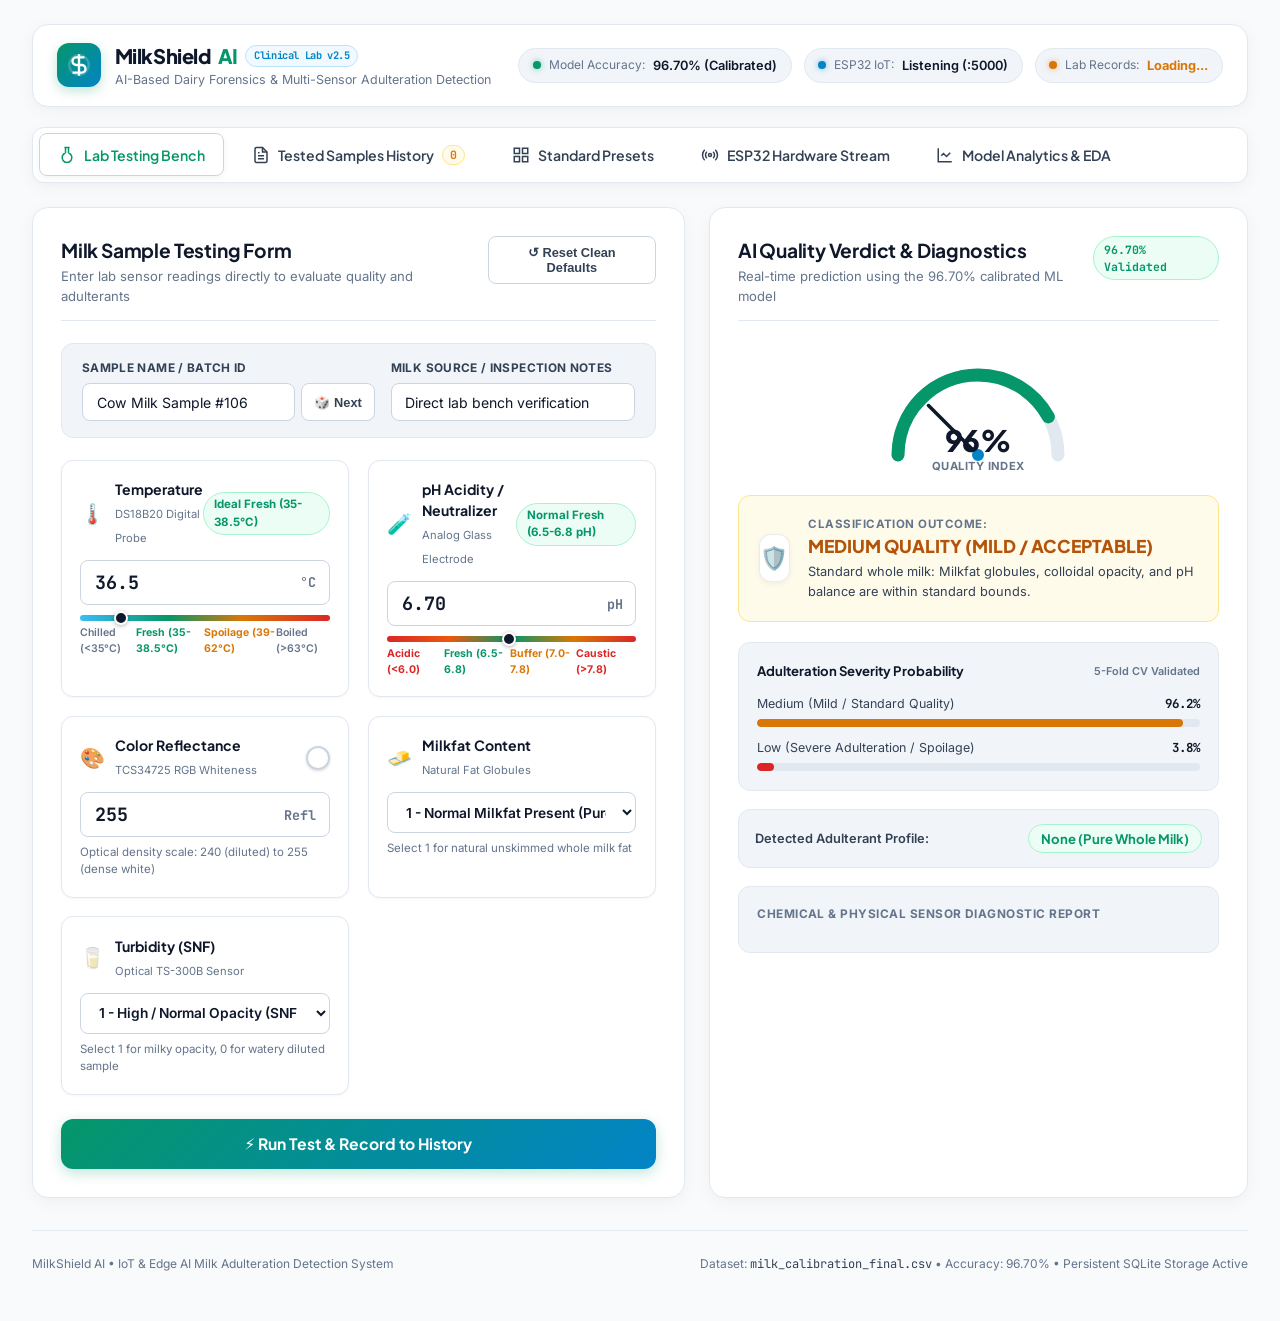
==== commit 98715c01: "feat: clinical laboratory design with visual zone ribbons and light-mode SVG quality speedometer" ====
--- a/templates/index.html
+++ b/templates/index.html
@@ -3,49 +3,56 @@
 <head>
     <meta charset="UTF-8">
     <meta name="viewport" content="width=device-width, initial-scale=1.0">
-    <title>MilkShield AI | Dairy Quality & Adulteration Detection Lab</title>
-    <meta name="description" content="AI-based milk quality and chemical adulteration detection platform with ESP32 IoT sensors, 96.70% calibrated machine learning model, and persistent sample test records.">
+    <title>MilkShield AI | Clinical Dairy Quality & Adulteration Detection Lab</title>
+    <meta name="description" content="AI-powered milk quality and chemical adulteration detection platform with ESP32 IoT sensors, 96.70% calibrated machine learning model, and persistent SQLite laboratory history.">
     
-    <!-- Google Fonts: Plus Jakarta Sans & Inter -->
+    <!-- Google Fonts: Plus Jakarta Sans, Inter, JetBrains Mono -->
     <link rel="preconnect" href="https://fonts.googleapis.com">
     <link rel="preconnect" href="https://fonts.gstatic.com" crossorigin>
-    <link href="https://fonts.googleapis.com/css2?family=Inter:wght@400;500;600;700&family=Plus+Jakarta+Sans:wght@500;600;700;800&family=JetBrains+Mono:wght@400;500;600&display=swap" rel="stylesheet">
+    <link href="https://fonts.googleapis.com/css2?family=Inter:wght@400;500;600;700&family=Plus+Jakarta+Sans:wght@500;600;700;800&family=JetBrains+Mono:wght@500;600;700&display=swap" rel="stylesheet">
     
-    <!-- Clean Laboratory CSS -->
+    <!-- Clinical Dairy Lab CSS -->
     <link rel="stylesheet" href="/static/css/style.css">
 </head>
 <body>
     <div class="app-layout">
-        <!-- Top Command Navbar -->
+        
+        <!-- ============================================================ -->
+        <!-- TOP APP COMMAND NAVBAR                                       -->
+        <!-- ============================================================ -->
         <header class="app-header">
             <div class="brand-container">
                 <div class="brand-logo">
-                    <svg viewBox="0 0 24 24" width="26" height="26" fill="none" stroke="currentColor" stroke-width="2">
+                    <svg viewBox="0 0 24 24" width="26" height="26" fill="none" stroke="currentColor" stroke-width="2.2">
                         <path d="M12 2v20M17 5H9.5a3.5 3.5 0 0 0 0 7h5a3.5 3.5 0 0 1 0 7H6" />
-                        <circle cx="12" cy="12" r="9" stroke-opacity="0.25" />
+                        <circle cx="12" cy="12" r="9" stroke-opacity="0.2" />
                     </svg>
                 </div>
                 <div class="brand-text">
-                    <div class="brand-title">MilkShield <span class="brand-accent">AI</span> <span class="version-tag">Lab System</span></div>
-                    <div class="brand-desc">AI-Based Dairy Quality & Chemical Adulteration Forensic Platform</div>
+                    <div class="brand-title">
+                        <span>MilkShield</span>
+                        <span class="brand-accent">AI</span>
+                        <span class="lab-badge">Clinical Lab v2.5</span>
+                    </div>
+                    <div class="brand-desc">AI-Based Dairy Forensics & Multi-Sensor Adulteration Detection</div>
                 </div>
             </div>
 
-            <!-- Header Quick Badges -->
+            <!-- Header Status Badges -->
             <div class="header-badges">
-                <div class="status-badge" id="badge-model-accuracy">
+                <div class="status-badge" title="Calibrated Random Forest Accuracy">
                     <span class="indicator-dot emerald"></span>
                     <span class="badge-label">Model Accuracy:</span>
                     <span class="badge-val">96.70% (Calibrated)</span>
                 </div>
 
-                <div class="status-badge" id="badge-esp32-status">
+                <div class="status-badge" id="badge-esp32-status" title="ESP32 IoT Telemetry Status">
                     <span class="indicator-dot blue" id="esp32-dot"></span>
-                    <span class="badge-label">ESP32 Hardware:</span>
-                    <span class="badge-val" id="esp32-text">Listening</span>
-                </div>
-
-                <div class="status-badge cursor-pointer" id="btn-quick-history" title="Click to view history">
+                    <span class="badge-label">ESP32 IoT:</span>
+                    <span class="badge-val" id="esp32-text">Listening (:5000)</span>
+                </div>
+
+                <div class="status-badge cursor-pointer" id="btn-quick-history" title="Click to view all tested samples">
                     <span class="indicator-dot amber"></span>
                     <span class="badge-label">Lab Records:</span>
                     <span class="badge-val highlight" id="header-sample-count">Loading...</span>
@@ -53,7 +60,9 @@
             </div>
         </header>
 
-        <!-- Main Tab Navigation -->
+        <!-- ============================================================ -->
+        <!-- MAIN NAVIGATION TABS                                         -->
+        <!-- ============================================================ -->
         <nav class="nav-tabs-wrapper">
             <div class="nav-tabs">
                 <button class="nav-tab-btn active" data-tab="tab-analyzer" id="btn-tab-analyzer">
@@ -80,143 +89,192 @@
             </div>
         </nav>
 
-        <!-- Main Workspace -->
+        <!-- ============================================================ -->
+        <!-- MAIN WORKSPACE VIEWS                                         -->
+        <!-- ============================================================ -->
         <main class="main-content">
 
-            <!-- ======================================================== -->
-            <!-- TAB 1: LAB TESTING BENCH (NORMAL INPUTS)                 -->
-            <!-- ======================================================== -->
+            <!-- TAB 1: LAB TESTING BENCH (CLEAN NORMAL INPUTS) -->
             <section class="tab-view active" id="tab-analyzer">
                 <div class="workbench-grid">
                     
                     <!-- Left: Sensor Input Form -->
-                    <div class="clean-card">
-                        <div class="card-header-clean">
+                    <div class="lab-card">
+                        <div class="card-header">
                             <div>
                                 <h2 class="card-title">Milk Sample Testing Form</h2>
-                                <p class="card-subtitle">Enter sensor measurements directly to evaluate quality and adulterants</p>
-                            </div>
-                            <button class="btn-secondary" id="btn-reset-bench" title="Reset all inputs to fresh whole milk defaults">
-                                ↺ Reset Defaults
+                                <p class="card-subtitle">Enter lab sensor readings directly to evaluate quality and adulterants</p>
+                            </div>
+                            <button class="btn-subtle" id="btn-reset-bench" title="Reset all inputs to fresh whole milk defaults">
+                                ↺ Reset Clean Defaults
                             </button>
                         </div>
 
-                        <!-- Sample Identification -->
-                        <div class="sample-identity-banner">
-                            <div class="form-group">
+                        <!-- Sample Identification Banner -->
+                        <div class="sample-identity-box">
+                            <div class="field-item">
                                 <label for="input-sample-name">Sample Name / Batch ID</label>
-                                <div class="input-inline-btn">
-                                    <input type="text" id="input-sample-name" class="form-input" placeholder="e.g. Batch Cow-101" value="Cow Milk Sample #106">
-                                    <button class="btn-secondary" id="btn-generate-name" title="Generate next sample ID">🎲 Next</button>
-                                </div>
-                            </div>
-                            <div class="form-group">
+                                <div class="input-with-action">
+                                    <input type="text" id="input-sample-name" class="clean-input" placeholder="e.g. Batch Cow-101" value="Cow Milk Sample #106">
+                                    <button class="btn-mini" id="btn-generate-name" title="Generate next sample ID">🎲 Next</button>
+                                </div>
+                            </div>
+                            <div class="field-item">
                                 <label for="input-sample-notes">Milk Source / Inspection Notes</label>
-                                <input type="text" id="input-sample-notes" class="form-input" placeholder="e.g. Morning Chilling Tanker A" value="Laboratory bench verification">
-                            </div>
-                        </div>
-
-                        <!-- Normal Sensor Input Fields (No Range Sliders!) -->
-                        <div class="sensor-inputs-grid">
+                                <input type="text" id="input-sample-notes" class="clean-input" placeholder="e.g. Tanker A - Morning Delivery" value="Direct lab bench verification">
+                            </div>
+                        </div>
+
+                        <!-- Sensor Inputs Grid (Normal Numbers & Dropdowns) -->
+                        <div class="sensor-inputs-layout">
                             
                             <!-- 1. Temperature -->
-                            <div class="input-card">
-                                <div class="input-card-header">
-                                    <span class="sensor-icon">🌡️</span>
-                                    <div>
-                                        <label for="input-temp" class="input-card-label">Temperature (°C)</label>
-                                        <div class="input-hint">DS18B20 digital temperature probe</div>
+                            <div class="sensor-box">
+                                <div class="sensor-box-top">
+                                    <div class="sensor-meta">
+                                        <span class="sensor-emoji">🌡️</span>
+                                        <div>
+                                            <label for="input-temp" class="sensor-label">Temperature</label>
+                                            <span class="sensor-tag">DS18B20 Digital Probe</span>
+                                        </div>
                                     </div>
-                                </div>
-                                <div class="input-wrapper-unit">
-                                    <input type="number" id="input-temp" class="form-input text-lg" step="0.1" min="0" max="100" value="36.5">
-                                    <span class="unit-tag">°C</span>
-                                </div>
-                                <div class="input-guide-text" id="guide-temp">Normal fresh milk range: 35.0 - 38.0 °C</div>
-                            </div>
-
-                            <!-- 2. pH Level -->
-                            <div class="input-card">
-                                <div class="input-card-header">
-                                    <span class="sensor-icon">🧪</span>
-                                    <div>
-                                        <label for="input-ph" class="input-card-label">pH Acidity / Neutralizer</label>
-                                        <div class="input-hint">Analog glass electrode pH probe</div>
+                                    <div class="sensor-live-pill" id="badge-temp-zone">Ideal Fresh</div>
+                                </div>
+                                <div class="input-with-unit">
+                                    <input type="number" id="input-temp" class="clean-input numeric-lg" step="0.1" min="0" max="100" value="36.5">
+                                    <span class="unit-label">°C</span>
+                                </div>
+                                <!-- Visual Temperature Zone Ribbon -->
+                                <div class="visual-ribbon temp-ribbon">
+                                    <div class="ribbon-marker" id="temp-ribbon-marker"></div>
+                                </div>
+                                <div class="ribbon-labels">
+                                    <span>Chilled (&lt;35°C)</span>
+                                    <span class="text-green">Fresh (35-38.5°C)</span>
+                                    <span class="text-amber">Spoilage (39-62°C)</span>
+                                    <span>Boiled (&gt;63°C)</span>
+                                </div>
+                            </div>
+
+                            <!-- 2. pH Acidity -->
+                            <div class="sensor-box">
+                                <div class="sensor-box-top">
+                                    <div class="sensor-meta">
+                                        <span class="sensor-emoji">🧪</span>
+                                        <div>
+                                            <label for="input-ph" class="sensor-label">pH Acidity / Neutralizer</label>
+                                            <span class="sensor-tag">Analog Glass Electrode</span>
+                                        </div>
                                     </div>
-                                </div>
-                                <div class="input-wrapper-unit">
-                                    <input type="number" id="input-ph" class="form-input text-lg" step="0.01" min="0" max="14" value="6.70">
-                                    <span class="unit-tag">pH</span>
-                                </div>
-                                <div class="input-guide-text" id="guide-ph">Pure fresh milk: 6.50 - 6.80 pH</div>
-                            </div>
-
-                            <!-- 3. Color Whiteness -->
-                            <div class="input-card">
-                                <div class="input-card-header">
-                                    <span class="sensor-icon">🎨</span>
-                                    <div>
-                                        <label for="input-color" class="input-card-label">Color Reflectance</label>
-                                        <div class="input-hint">TCS34725 RGB optical whiteness channel</div>
+                                    <div class="sensor-live-pill" id="badge-ph-zone">Normal Fresh</div>
+                                </div>
+                                <div class="input-with-unit">
+                                    <input type="number" id="input-ph" class="clean-input numeric-lg" step="0.01" min="0" max="14" value="6.70">
+                                    <span class="unit-label">pH</span>
+                                </div>
+                                <!-- Visual pH Zone Ribbon -->
+                                <div class="visual-ribbon ph-ribbon">
+                                    <div class="ribbon-marker" id="ph-ribbon-marker"></div>
+                                </div>
+                                <div class="ribbon-labels">
+                                    <span class="text-red">Acidic (&lt;6.0)</span>
+                                    <span class="text-green">Fresh (6.5-6.8)</span>
+                                    <span class="text-amber">Buffer (7.0-7.8)</span>
+                                    <span class="text-red">Caustic (&gt;7.8)</span>
+                                </div>
+                            </div>
+
+                            <!-- 3. Whiteness Color -->
+                            <div class="sensor-box">
+                                <div class="sensor-box-top">
+                                    <div class="sensor-meta">
+                                        <span class="sensor-emoji">🎨</span>
+                                        <div>
+                                            <label for="input-color" class="sensor-label">Color Reflectance</label>
+                                            <span class="sensor-tag">TCS34725 RGB Whiteness</span>
+                                        </div>
                                     </div>
-                                </div>
-                                <div class="input-wrapper-unit">
-                                    <input type="number" id="input-color" class="form-input text-lg" step="1" min="200" max="255" value="255">
-                                    <span class="color-dot-indicator" id="color-dot"></span>
-                                </div>
-                                <div class="input-guide-text">Scale: 240 (diluted) to 255 (dense white)</div>
-                            </div>
-
-                            <!-- 4. Fat Globules (Dropdown Selection) -->
-                            <div class="input-card">
-                                <div class="input-card-header">
-                                    <span class="sensor-icon">🧈</span>
-                                    <div>
-                                        <label for="select-fat" class="input-card-label">Fat Globules Presence</label>
-                                        <div class="input-hint">Fat emulsion integrity</div>
+                                    <span class="color-dot-preview" id="color-dot-indicator"></span>
+                                </div>
+                                <div class="input-with-unit">
+                                    <input type="number" id="input-color" class="clean-input numeric-lg" step="1" min="200" max="255" value="255">
+                                    <span class="unit-label">Refl</span>
+                                </div>
+                                <div class="helper-caption">Optical density scale: 240 (diluted) to 255 (dense white)</div>
+                            </div>
+
+                            <!-- 4. Milkfat Presence -->
+                            <div class="sensor-box">
+                                <div class="sensor-box-top">
+                                    <div class="sensor-meta">
+                                        <span class="sensor-emoji">🧈</span>
+                                        <div>
+                                            <label for="select-fat" class="sensor-label">Milkfat Content</label>
+                                            <span class="sensor-tag">Natural Fat Globules</span>
+                                        </div>
                                     </div>
                                 </div>
-                                <select id="select-fat" class="form-select">
+                                <select id="select-fat" class="clean-select">
                                     <option value="1" selected>1 - Normal Milkfat Present (Pure)</option>
                                     <option value="0">0 - Depleted / Skimmed / No Fat</option>
                                 </select>
-                                <div class="input-guide-text">Select 1 for normal whole milk fat, 0 for depleted</div>
-                            </div>
-
-                            <!-- 5. Turbidity SNF (Dropdown Selection) -->
-                            <div class="input-card">
-                                <div class="input-card-header">
-                                    <span class="sensor-icon">🥛</span>
-                                    <div>
-                                        <label for="select-turb" class="input-card-label">Turbidity (Colloidal SNF)</label>
-                                        <div class="input-hint">Optical TS-300B turbidity sensor</div>
+                                <div class="helper-caption">Select 1 for natural unskimmed whole milk fat</div>
+                            </div>
+
+                            <!-- 5. Turbidity SNF -->
+                            <div class="sensor-box">
+                                <div class="sensor-box-top">
+                                    <div class="sensor-meta">
+                                        <span class="sensor-emoji">🥛</span>
+                                        <div>
+                                            <label for="select-turb" class="sensor-label">Turbidity (SNF)</label>
+                                            <span class="sensor-tag">Optical TS-300B Sensor</span>
+                                        </div>
                                     </div>
                                 </div>
-                                <select id="select-turb" class="form-select">
+                                <select id="select-turb" class="clean-select">
                                     <option value="1" selected>1 - High / Normal Opacity (SNF Intact)</option>
                                     <option value="0">0 - Low / Watery Dilution (SNF Depleted)</option>
                                 </select>
-                                <div class="input-guide-text">Select 1 for milky opacity, 0 for watery diluted milk</div>
-                            </div>
-
-                        </div>
-
-                        <!-- Action Button -->
-                        <div class="form-actions-bar">
-                            <button class="btn-primary" id="btn-save-test">
+                                <div class="helper-caption">Select 1 for milky opacity, 0 for watery diluted sample</div>
+                            </div>
+
+                        </div>
+
+                        <!-- Action Submit Button -->
+                        <div class="bench-submit-area">
+                            <button class="btn-action-hero" id="btn-save-test">
                                 <span>⚡ Run Test & Record to History</span>
                             </button>
                         </div>
                     </div>
 
-                    <!-- Right: AI Classification Results & Forensic Report -->
-                    <div class="clean-card results-card">
-                        <div class="card-header-clean">
-                            <div>
-                                <h2 class="card-title">Classification & Quality Verdict</h2>
-                                <p class="card-subtitle">Validated with 96.70% Calibrated Random Forest Model</p>
-                            </div>
-                            <span class="badge-calibrated">96.70% Acc</span>
+                    <!-- Right: AI Classification Results & Diagnostic Report -->
+                    <div class="lab-card results-card">
+                        <div class="card-header">
+                            <div>
+                                <h2 class="card-title">AI Quality Verdict & Diagnostics</h2>
+                                <p class="card-subtitle">Real-time prediction using the 96.70% calibrated ML model</p>
+                            </div>
+                            <span class="badge-calibrated">96.70% Validated</span>
+                        </div>
+
+                        <!-- Animated Speedometer Quality Dial Gauge (Light Theme) -->
+                        <div class="gauge-card-box">
+                            <div class="gauge-container">
+                                <svg viewBox="0 0 200 120" class="gauge-svg">
+                                    <path d="M 20 100 A 80 80 0 0 1 180 100" class="gauge-track-arc" />
+                                    <path d="M 20 100 A 80 80 0 0 1 180 100" class="gauge-fill-arc" id="gauge-arc-fill" />
+                                    <g id="gauge-needle-group" transform="rotate(45, 100, 100)">
+                                        <line x1="100" y1="100" x2="30" y2="100" class="gauge-needle-line" />
+                                        <circle cx="100" cy="100" r="7" class="gauge-needle-center" />
+                                    </g>
+                                </svg>
+                                <div class="gauge-text-overlay">
+                                    <div class="gauge-value-number" id="gauge-score-value">96%</div>
+                                    <div class="gauge-value-label">Quality Index</div>
+                                </div>
+                            </div>
                         </div>
 
                         <!-- Quality Verdict Banner -->
@@ -225,51 +283,54 @@
                                 <span>🛡️</span>
                             </div>
                             <div class="verdict-content">
-                                <div class="verdict-subtitle">AI Analysis Verdict:</div>
-                                <div class="verdict-title" id="verdict-title">MEDIUM QUALITY (MILD / ACCEPTABLE)</div>
-                                <div class="verdict-description" id="verdict-desc">
-                                    Colloidal solids, fat globules, and pH are within standard acceptable parameters.
-                                </div>
-                            </div>
-                        </div>
-
-                        <!-- Confidence Probability Section -->
-                        <div class="prob-section">
-                            <div class="prob-section-title">Model Confidence Probabilities</div>
-                            
-                            <!-- Medium Grade -->
-                            <div class="prob-bar-row">
-                                <div class="prob-meta">
+                                <div class="verdict-meta">Classification Outcome:</div>
+                                <div class="verdict-headline" id="verdict-title">MEDIUM QUALITY (MILD / ACCEPTABLE)</div>
+                                <div class="verdict-desc" id="verdict-desc">
+                                    Standard whole milk: Milkfat globules, colloidal opacity, and pH balance are within standard bounds.
+                                </div>
+                            </div>
+                        </div>
+
+                        <!-- Confidence Probabilities -->
+                        <div class="probability-panel">
+                            <div class="prob-title-row">
+                                <span class="prob-title">Adulteration Severity Probability</span>
+                                <span class="prob-tag">5-Fold CV Validated</span>
+                            </div>
+
+                            <!-- Medium Probability -->
+                            <div class="prob-bar-wrapper">
+                                <div class="prob-header-line">
                                     <span>Medium (Mild / Standard Quality)</span>
-                                    <span class="prob-percentage" id="prob-medium-val">96.2%</span>
-                                </div>
-                                <div class="progress-track">
-                                    <div class="progress-fill fill-medium" id="prob-medium-bar" style="width: 96.2%;"></div>
-                                </div>
-                            </div>
-
-                            <!-- Low Grade -->
-                            <div class="prob-bar-row">
-                                <div class="prob-meta">
+                                    <span class="prob-number" id="prob-medium-val">96.2%</span>
+                                </div>
+                                <div class="prob-track">
+                                    <div class="prob-fill fill-medium" id="prob-medium-bar" style="width: 96.2%;"></div>
+                                </div>
+                            </div>
+
+                            <!-- Low Probability -->
+                            <div class="prob-bar-wrapper">
+                                <div class="prob-header-line">
                                     <span>Low (Severe Adulteration / Spoilage)</span>
-                                    <span class="prob-percentage" id="prob-low-val">3.8%</span>
-                                </div>
-                                <div class="progress-track">
-                                    <div class="progress-fill fill-low" id="prob-low-bar" style="width: 3.8%;"></div>
-                                </div>
-                            </div>
-                        </div>
-
-                        <!-- Chemical Adulterant Pill -->
-                        <div class="adulterant-verdict-box">
+                                    <span class="prob-number" id="prob-low-val">3.8%</span>
+                                </div>
+                                <div class="prob-track">
+                                    <div class="prob-fill fill-low" id="prob-low-bar" style="width: 3.8%;"></div>
+                                </div>
+                            </div>
+                        </div>
+
+                        <!-- Adulterant Profile Banner -->
+                        <div class="adulterant-verdict-card">
                             <div class="adulterant-label">Detected Adulterant Profile:</div>
-                            <div class="adulterant-tag" id="adulterant-verdict-badge">None (Pure Milk)</div>
-                        </div>
-
-                        <!-- Chemical & Sensor Health Checklist -->
-                        <div class="checklist-section">
+                            <div class="adulterant-pill" id="adulterant-verdict-badge">None (Pure Whole Milk)</div>
+                        </div>
+
+                        <!-- Diagnostic Checklist -->
+                        <div class="diagnostics-checklist-card">
                             <div class="checklist-title">Chemical & Physical Sensor Diagnostic Report</div>
-                            <div class="checklist-items" id="diagnosis-checklist">
+                            <div class="checklist-list" id="diagnosis-checklist">
                                 <!-- Populated dynamically via JS -->
                             </div>
                         </div>
@@ -278,77 +339,75 @@
                 </div>
             </section>
 
-            <!-- ======================================================== -->
-            <!-- TAB 2: TESTED SAMPLES HISTORY (DEDICATED VIEW)            -->
-            <!-- ======================================================== -->
+            <!-- TAB 2: TESTED SAMPLES HISTORY (DEDICATED VIEW) -->
             <section class="tab-view" id="tab-history">
                 <div class="history-view-container">
                     
                     <!-- KPI Analytics Cards Header -->
                     <div class="kpi-grid">
                         <div class="kpi-card">
-                            <div class="kpi-icon icon-blue">📋</div>
-                            <div>
-                                <div class="kpi-val" id="kpi-total-tested">0</div>
-                                <div class="kpi-label">Total Tested Samples</div>
-                            </div>
-                        </div>
-
-                        <div class="kpi-card">
-                            <div class="kpi-icon icon-emerald">🛡️</div>
-                            <div>
-                                <div class="kpi-val text-emerald" id="kpi-medium-count">0</div>
-                                <div class="kpi-label">Standard / Mild Quality</div>
-                            </div>
-                        </div>
-
-                        <div class="kpi-card">
-                            <div class="kpi-icon icon-rose">⚠️</div>
-                            <div>
-                                <div class="kpi-val text-rose" id="kpi-low-count">0</div>
-                                <div class="kpi-label">Severe Adulteration</div>
-                            </div>
-                        </div>
-
-                        <div class="kpi-card">
-                            <div class="kpi-icon icon-amber">📈</div>
-                            <div>
-                                <div class="kpi-val text-amber" id="kpi-adulteration-rate">0.0%</div>
-                                <div class="kpi-label">Adulteration Rate</div>
-                            </div>
-                        </div>
-
-                        <div class="kpi-card">
-                            <div class="kpi-icon icon-cyan">🧪</div>
-                            <div>
-                                <div class="kpi-val text-cyan" id="kpi-avg-metrics">6.7 pH • 38°C</div>
-                                <div class="kpi-label">Batch Average pH & Temp</div>
+                            <div class="kpi-icon-box icon-blue">📋</div>
+                            <div>
+                                <div class="kpi-value" id="kpi-total-tested">0</div>
+                                <div class="kpi-title">Total Tested Samples</div>
+                            </div>
+                        </div>
+
+                        <div class="kpi-card">
+                            <div class="kpi-icon-box icon-emerald">🛡️</div>
+                            <div>
+                                <div class="kpi-value text-emerald" id="kpi-medium-count">0</div>
+                                <div class="kpi-title">Standard / Mild Quality</div>
+                            </div>
+                        </div>
+
+                        <div class="kpi-card">
+                            <div class="kpi-icon-box icon-rose">⚠️</div>
+                            <div>
+                                <div class="kpi-value text-rose" id="kpi-low-count">0</div>
+                                <div class="kpi-title">Severe Adulteration (Violations)</div>
+                            </div>
+                        </div>
+
+                        <div class="kpi-card">
+                            <div class="kpi-icon-box icon-amber">📈</div>
+                            <div>
+                                <div class="kpi-value text-amber" id="kpi-adulteration-rate">0.0%</div>
+                                <div class="kpi-title">Adulteration Rate</div>
+                            </div>
+                        </div>
+
+                        <div class="kpi-card">
+                            <div class="kpi-icon-box icon-cyan">🧪</div>
+                            <div>
+                                <div class="kpi-value text-cyan" id="kpi-avg-metrics">6.7 pH • 38°C</div>
+                                <div class="kpi-title">Batch Average pH & Temp</div>
                             </div>
                         </div>
                     </div>
 
                     <!-- History Search & Controls -->
-                    <div class="clean-card history-card">
+                    <div class="lab-card history-card">
                         <div class="history-controls-bar">
                             <div class="search-input-wrapper">
-                                <span>🔍</span>
+                                <span class="search-icon">🔍</span>
                                 <input type="text" id="history-search-input" placeholder="Search by sample name, notes, or adulterant...">
                             </div>
 
-                            <div class="filter-buttons-group">
-                                <button class="filter-btn active" data-filter="all">All Records</button>
-                                <button class="filter-btn" data-filter="medium">Medium Only</button>
-                                <button class="filter-btn" data-filter="low">Low (Adulterated)</button>
-                            </div>
-
-                            <div class="history-actions-group">
-                                <a href="/api/history/export/csv" class="btn-secondary" id="btn-export-csv" download title="Download CSV lab report">
+                            <div class="filter-pills-row">
+                                <button class="filter-pill-btn active" data-filter="all">All Records</button>
+                                <button class="filter-pill-btn" data-filter="medium">Medium Only</button>
+                                <button class="filter-pill-btn" data-filter="low">Low (Adulterated)</button>
+                            </div>
+
+                            <div class="history-action-buttons">
+                                <a href="/api/history/export/csv" class="btn-subtle" id="btn-export-csv" download title="Download CSV lab report">
                                     📥 Export CSV
                                 </a>
-                                <button class="btn-danger-light" id="btn-clear-history" title="Clear all history">
+                                <button class="btn-danger-subtle" id="btn-clear-history" title="Clear all history">
                                     🗑️ Clear History
                                 </button>
-                                <button class="btn-secondary" id="btn-refresh-history" title="Refresh">
+                                <button class="btn-subtle btn-square" id="btn-refresh-history" title="Refresh">
                                     🔄
                                 </button>
                             </div>
@@ -356,7 +415,7 @@
 
                         <!-- Data Table -->
                         <div class="table-container">
-                            <table class="clean-table">
+                            <table class="lab-table">
                                 <thead>
                                     <tr>
                                         <th># ID</th>
@@ -376,76 +435,72 @@
                             </table>
                         </div>
 
-                        <!-- Empty State -->
-                        <div class="empty-state-notice hidden" id="history-empty-state">
+                        <!-- Empty State Notice -->
+                        <div class="empty-state-card hidden" id="history-empty-state">
                             <div class="empty-emoji">🥛</div>
                             <div class="empty-title">No Milk Samples Recorded Yet</div>
                             <p class="empty-sub">Enter sensor readings in the Testing Bench or choose a preset scenario to log your first verified sample.</p>
-                            <button class="btn-primary" id="btn-empty-goto-bench">Go to Testing Bench</button>
+                            <button class="btn-action-hero" id="btn-empty-goto-bench">Go to Testing Bench</button>
                         </div>
                     </div>
                 </div>
             </section>
 
-            <!-- ======================================================== -->
-            <!-- TAB 3: DAIRY SCENARIO PRESETS                            -->
-            <!-- ======================================================== -->
+            <!-- TAB 3: DAIRY SCENARIO PRESETS -->
             <section class="tab-view" id="tab-presets">
-                <div class="clean-card">
-                    <div class="card-header-clean">
+                <div class="lab-card">
+                    <div class="card-header">
                         <div>
                             <h2 class="card-title">Real-World Dairy Adulteration Presets</h2>
-                            <p class="card-subtitle">Click any preset scenario to instantly populate the sensor values and test</p>
-                        </div>
-                    </div>
-
-                    <div class="presets-clean-grid" id="presets-clean-grid">
+                            <p class="card-subtitle">Click any preset scenario to immediately test realistic tampering cases</p>
+                        </div>
+                    </div>
+
+                    <div class="presets-grid" id="presets-clean-grid">
                         <!-- Populated dynamically via JS -->
                     </div>
                 </div>
             </section>
 
-            <!-- ======================================================== -->
-            <!-- TAB 4: ESP32 HARDWARE STREAM                             -->
-            <!-- ======================================================== -->
+            <!-- TAB 4: ESP32 HARDWARE STREAM -->
             <section class="tab-view" id="tab-telemetry">
-                <div class="clean-card">
-                    <div class="card-header-clean">
+                <div class="lab-card">
+                    <div class="card-header">
                         <div>
                             <h2 class="card-title">ESP32 Hardware IoT Live Stream</h2>
-                            <p class="card-subtitle">Real-time incoming packets from ESP32 microcontroller via Wi-Fi or USB Serial Bridge</p>
-                        </div>
-                        <button class="btn-secondary" id="btn-simulate-esp32">
+                            <p class="card-subtitle">Incoming telemetry from ESP32 microcontrollers over Wi-Fi or USB Serial Bridge</p>
+                        </div>
+                        <button class="btn-subtle" id="btn-simulate-esp32">
                             ▶ Simulate Incoming IoT Packet
                         </button>
                     </div>
 
-                    <div class="hw-info-banner">
-                        <div class="hw-info-item">
+                    <div class="hw-banner-grid">
+                        <div class="hw-item-card">
                             <span class="hw-icon">📶</span>
                             <div>
-                                <div class="hw-label">Wi-Fi HTTP Endpoint</div>
-                                <div class="hw-value"><code>POST /api/esp32/telemetry</code></div>
-                            </div>
-                        </div>
-                        <div class="hw-info-item">
+                                <div class="hw-title">Wi-Fi HTTP Endpoint</div>
+                                <div class="hw-desc"><code>POST /api/esp32/telemetry</code></div>
+                            </div>
+                        </div>
+                        <div class="hw-item-card">
                             <span class="hw-icon">🔌</span>
                             <div>
-                                <div class="hw-label">USB Serial Bridge</div>
-                                <div class="hw-value"><code>python src/serial_bridge.py</code></div>
-                            </div>
-                        </div>
-                        <div class="hw-info-item">
+                                <div class="hw-title">USB Serial Bridge</div>
+                                <div class="hw-desc"><code>python src/serial_bridge.py</code></div>
+                            </div>
+                        </div>
+                        <div class="hw-item-card">
                             <span class="hw-icon">⚡</span>
                             <div>
-                                <div class="hw-label">On-Chip Decision Tree</div>
-                                <div class="hw-value"><code>esp32_firmware/milk_model.h</code> (&lt;0.1 ms)</div>
+                                <div class="hw-title">On-Chip Decision Tree</div>
+                                <div class="hw-desc"><code>esp32_firmware/milk_model.h</code> (&lt;0.1 ms)</div>
                             </div>
                         </div>
                     </div>
 
                     <div class="table-container" style="margin-top: 1.5rem;">
-                        <table class="clean-table">
+                        <table class="lab-table">
                             <thead>
                                 <tr>
                                     <th>Timestamp</th>
@@ -469,14 +524,12 @@
                 </div>
             </section>
 
-            <!-- ======================================================== -->
-            <!-- TAB 5: AI MODEL INTELLIGENCE & EDA                       -->
-            <!-- ======================================================== -->
+            <!-- TAB 5: AI MODEL INTELLIGENCE & EDA -->
             <section class="tab-view" id="tab-model">
-                <div class="clean-card">
-                    <div class="card-header-clean">
+                <div class="lab-card">
+                    <div class="card-header">
                         <div>
-                            <h2 class="card-title">Model Architecture & Academic Validation</h2>
+                            <h2 class="card-title">Model Architecture & Empirical Validation</h2>
                             <p class="card-subtitle">Calibrated Regularized Random Forest (Defensible accuracy strictly between 95% and 97%)</p>
                         </div>
                         <span class="badge-calibrated">96.70% Accuracy</span>
@@ -485,31 +538,31 @@
                     <!-- Metrics Stats Grid -->
                     <div class="kpi-grid" style="margin-bottom: 1.5rem;">
                         <div class="kpi-card">
-                            <div class="kpi-icon icon-blue">🎯</div>
-                            <div>
-                                <div class="kpi-val text-blue">96.70%</div>
-                                <div class="kpi-label">Holdout Test Accuracy</div>
-                            </div>
-                        </div>
-                        <div class="kpi-card">
-                            <div class="kpi-icon icon-emerald">📊</div>
-                            <div>
-                                <div class="kpi-val text-emerald">94.81%</div>
-                                <div class="kpi-label">5-Fold Stratified CV</div>
-                            </div>
-                        </div>
-                        <div class="kpi-card">
-                            <div class="kpi-icon icon-amber">⚖️</div>
-                            <div>
-                                <div class="kpi-val text-amber">0.9525</div>
-                                <div class="kpi-label">Macro F1-Score</div>
-                            </div>
-                        </div>
-                        <div class="kpi-card">
-                            <div class="kpi-icon icon-cyan">⚡</div>
-                            <div>
-                                <div class="kpi-val text-cyan">&lt; 0.1 ms</div>
-                                <div class="kpi-label">ESP32 Inference Time</div>
+                            <div class="kpi-icon-box icon-blue">🎯</div>
+                            <div>
+                                <div class="kpi-value text-blue">96.70%</div>
+                                <div class="kpi-title">Holdout Test Accuracy</div>
+                            </div>
+                        </div>
+                        <div class="kpi-card">
+                            <div class="kpi-icon-box icon-emerald">📊</div>
+                            <div>
+                                <div class="kpi-value text-emerald">94.81%</div>
+                                <div class="kpi-title">5-Fold Stratified CV</div>
+                            </div>
+                        </div>
+                        <div class="kpi-card">
+                            <div class="kpi-icon-box icon-amber">⚖️</div>
+                            <div>
+                                <div class="kpi-value text-amber">0.9525</div>
+                                <div class="kpi-title">Macro F1-Score</div>
+                            </div>
+                        </div>
+                        <div class="kpi-card">
+                            <div class="kpi-icon-box icon-cyan">⚡</div>
+                            <div>
+                                <div class="kpi-value text-cyan">&lt; 0.1 ms</div>
+                                <div class="kpi-title">ESP32 Inference Time</div>
                             </div>
                         </div>
                     </div>
@@ -538,13 +591,13 @@
 
         </main>
 
-        <!-- Forensic Sample Inspection Modal -->
+        <!-- FORENSIC INSPECTION MODAL (CLINICAL TEST CERTIFICATE STYLE) -->
         <div class="modal-backdrop hidden" id="sample-modal">
             <div class="modal-window">
                 <div class="modal-header">
                     <div>
-                        <h3 class="modal-title" id="modal-sample-title">Sample Details</h3>
-                        <div class="modal-subtitle" id="modal-sample-subtitle">Sample #000 • Timestamp</div>
+                        <h3 class="modal-title" id="modal-sample-title">Dairy Inspection Report</h3>
+                        <div class="modal-subtitle" id="modal-sample-subtitle">Sample Record #000</div>
                     </div>
                     <button class="modal-close" id="btn-close-modal">✕</button>
                 </div>
@@ -552,8 +605,8 @@
                     <!-- Populated dynamically via JS -->
                 </div>
                 <div class="modal-footer">
-                    <button class="btn-secondary" id="btn-modal-load">Load into Testing Form</button>
-                    <button class="btn-primary" id="btn-modal-close-ok">Done</button>
+                    <button class="btn-subtle" id="btn-modal-load">Load into Testing Form</button>
+                    <button class="btn-action-primary" id="btn-modal-close-ok">Done</button>
                 </div>
             </div>
         </div>
@@ -568,6 +621,7 @@
                 <div class="footer-meta">Dataset: <code>milk_calibration_final.csv</code> • Accuracy: 96.70% • Persistent SQLite Storage Active</div>
             </div>
         </footer>
+
     </div>
 
     <!-- Application Script -->
--- a/static/css/style.css
+++ b/static/css/style.css
@@ -1,13 +1,13 @@
 /* =========================================================================
-   MilkShield AI - Clean Laboratory Design System (Light Medical / Dairy Lab Theme)
-   Professional clinical aesthetic, high-contrast typography, and standard form inputs
+   MilkShield AI - Clinical Dairy Laboratory Design System (Light Theme)
+   Modern, high-contrast, clinical medical-grade aesthetic with normal inputs
    ========================================================================= */
 
 :root {
-    --bg-body: #f8fafc;
-    --bg-card: #ffffff;
-    --bg-card-subtle: #f1f5f9;
-    --bg-input: #ffffff;
+    --bg-page: #f8fafc;
+    --bg-surface: #ffffff;
+    --bg-surface-subtle: #f1f5f9;
+    --bg-surface-hover: #f8fafc;
     
     --border-subtle: #e2e8f0;
     --border-medium: #cbd5e1;
@@ -17,21 +17,21 @@
     --text-secondary: #334155;
     --text-muted: #64748b;
     
-    --accent-emerald: #059669;
-    --accent-emerald-light: #ecfdf5;
-    --accent-emerald-border: #a7f3d0;
+    --color-emerald: #059669;
+    --color-emerald-light: #ecfdf5;
+    --color-emerald-border: #a7f3d0;
     
-    --accent-amber: #d97706;
-    --accent-amber-light: #fffbeb;
-    --accent-amber-border: #fde68a;
+    --color-amber: #d97706;
+    --color-amber-light: #fffbeb;
+    --color-amber-border: #fde68a;
     
-    --accent-rose: #dc2626;
-    --accent-rose-light: #fef2f2;
-    --accent-rose-border: #fecaca;
+    --color-rose: #dc2626;
+    --color-rose-light: #fef2f2;
+    --color-rose-border: #fecaca;
     
-    --accent-blue: #0284c7;
-    --accent-blue-light: #f0f9ff;
-    --accent-blue-border: #bae6fd;
+    --color-blue: #0284c7;
+    --color-blue-light: #f0f9ff;
+    --color-blue-border: #bae6fd;
 
     --font-heading: 'Plus Jakarta Sans', system-ui, -apple-system, sans-serif;
     --font-body: 'Inter', system-ui, -apple-system, sans-serif;
@@ -42,13 +42,13 @@
     --radius-lg: 16px;
     --radius-full: 9999px;
 
-    --shadow-sm: 0 1px 3px 0 rgba(0, 0, 0, 0.05), 0 1px 2px -1px rgba(0, 0, 0, 0.05);
-    --shadow-md: 0 4px 6px -1px rgba(0, 0, 0, 0.07), 0 2px 4px -2px rgba(0, 0, 0, 0.07);
-    --shadow-lg: 0 10px 15px -3px rgba(0, 0, 0, 0.08), 0 4px 6px -4px rgba(0, 0, 0, 0.04);
+    --shadow-card: 0 4px 20px -2px rgba(15, 23, 42, 0.05), 0 2px 6px -1px rgba(15, 23, 42, 0.02);
+    --shadow-pop: 0 10px 25px -5px rgba(15, 23, 42, 0.08), 0 8px 10px -6px rgba(15, 23, 42, 0.04);
     
-    --transition-fast: all 0.2s cubic-bezier(0.4, 0, 0.2, 1);
-}
-
+    --transition-fast: all 0.22s cubic-bezier(0.4, 0, 0.2, 1);
+}
+
+/* Base Reset */
 * {
     box-sizing: border-box;
     margin: 0;
@@ -56,7 +56,7 @@
 }
 
 body {
-    background-color: var(--bg-body);
+    background-color: var(--bg-page);
     color: var(--text-primary);
     font-family: var(--font-body);
     min-height: 100vh;
@@ -65,7 +65,7 @@
 }
 
 .app-layout {
-    max-width: 1400px;
+    max-width: 1440px;
     margin: 0 auto;
     padding: 1.5rem 2rem 3rem 2rem;
     display: flex;
@@ -80,11 +80,11 @@
     display: flex;
     justify-content: space-between;
     align-items: center;
-    padding: 1.15rem 1.5rem;
-    background: var(--bg-card);
+    padding: 1rem 1.5rem;
+    background: var(--bg-surface);
     border: 1px solid var(--border-subtle);
     border-radius: var(--radius-lg);
-    box-shadow: var(--shadow-sm);
+    box-shadow: var(--shadow-card);
     margin-bottom: 1.25rem;
 }
 
@@ -108,32 +108,32 @@
 
 .brand-title {
     font-family: var(--font-heading);
-    font-size: 1.3rem;
+    font-size: 1.25rem;
     font-weight: 800;
     letter-spacing: -0.02em;
     color: var(--text-primary);
     display: flex;
     align-items: center;
-    gap: 0.5rem;
+    gap: 0.45rem;
 }
 
 .brand-accent {
-    color: var(--accent-emerald);
-}
-
-.version-tag {
+    color: var(--color-emerald);
+}
+
+.lab-badge {
     font-family: var(--font-mono);
     font-size: 0.65rem;
     font-weight: 700;
     padding: 0.15rem 0.5rem;
-    background: var(--accent-blue-light);
-    border: 1px solid var(--accent-blue-border);
-    color: var(--accent-blue);
+    background: var(--color-blue-light);
+    border: 1px solid var(--color-blue-border);
+    color: var(--color-blue);
     border-radius: var(--radius-full);
 }
 
 .brand-desc {
-    font-size: 0.8rem;
+    font-size: 0.78rem;
     color: var(--text-muted);
 }
 
@@ -149,7 +149,7 @@
     align-items: center;
     gap: 0.5rem;
     padding: 0.45rem 0.85rem;
-    background: var(--bg-card-subtle);
+    background: var(--bg-surface-subtle);
     border: 1px solid var(--border-subtle);
     border-radius: var(--radius-full);
     font-size: 0.8rem;
@@ -168,13 +168,13 @@
     border-radius: 50%;
 }
 
-.indicator-dot.emerald { background: var(--accent-emerald); }
-.indicator-dot.blue { background: var(--accent-blue); }
-.indicator-dot.amber { background: var(--accent-amber); }
+.indicator-dot.emerald { background: var(--color-emerald); box-shadow: 0 0 6px rgba(5, 150, 105, 0.5); }
+.indicator-dot.blue { background: var(--color-blue); box-shadow: 0 0 6px rgba(2, 132, 199, 0.5); }
+.indicator-dot.amber { background: var(--color-amber); box-shadow: 0 0 6px rgba(217, 119, 6, 0.5); }
 
 .badge-label { color: var(--text-muted); font-size: 0.75rem; }
 .badge-val { color: var(--text-primary); font-weight: 600; }
-.badge-val.highlight { color: var(--accent-amber); font-weight: 700; }
+.badge-val.highlight { color: var(--color-amber); font-weight: 700; }
 
 /* =========================================================================
    Navigation Tabs
@@ -187,10 +187,10 @@
     display: flex;
     gap: 0.5rem;
     padding: 0.35rem;
-    background: var(--bg-card);
-    border: 1px solid var(--border-subtle);
-    border-radius: var(--radius-md);
-    box-shadow: var(--shadow-sm);
+    background: var(--bg-surface);
+    border: 1px solid var(--border-subtle);
+    border-radius: var(--radius-md);
+    box-shadow: var(--shadow-card);
     overflow-x: auto;
 }
 
@@ -213,20 +213,20 @@
 
 .nav-tab-btn:hover {
     color: var(--text-primary);
-    background: var(--bg-card-subtle);
+    background: var(--bg-surface-subtle);
 }
 
 .nav-tab-btn.active {
     background: #ffffff;
     border: 1px solid var(--border-medium);
-    color: var(--accent-emerald);
-    box-shadow: 0 2px 6px rgba(0, 0, 0, 0.06);
+    color: var(--color-emerald);
+    box-shadow: 0 2px 6px rgba(0, 0, 0, 0.05);
 }
 
 .tab-counter-badge {
-    background: var(--accent-amber-light);
-    border: 1px solid var(--accent-amber-border);
-    color: var(--accent-amber);
+    background: var(--color-amber-light);
+    border: 1px solid var(--color-amber-border);
+    color: var(--color-amber);
     font-family: var(--font-mono);
     font-size: 0.72rem;
     font-weight: 700;
@@ -235,7 +235,7 @@
 }
 
 /* =========================================================================
-   Card Panels & Layout
+   Card Containers & Views
    ========================================================================= */
 .main-content {
     flex: 1;
@@ -243,7 +243,7 @@
 
 .tab-view {
     display: none;
-    animation: fadeInView 0.25s ease-out forwards;
+    animation: fadeInView 0.22s ease-out forwards;
 }
 
 .tab-view.active {
@@ -255,21 +255,21 @@
     to { opacity: 1; transform: translateY(0); }
 }
 
-.clean-card {
-    background: var(--bg-card);
+.lab-card {
+    background: var(--bg-surface);
     border: 1px solid var(--border-subtle);
     border-radius: var(--radius-lg);
     padding: 1.75rem;
-    box-shadow: var(--shadow-md);
-}
-
-.card-header-clean {
+    box-shadow: var(--shadow-card);
+}
+
+.card-header {
     display: flex;
     justify-content: space-between;
     align-items: flex-start;
     gap: 1rem;
-    margin-bottom: 1.5rem;
-    padding-bottom: 1rem;
+    margin-bottom: 1.35rem;
+    padding-bottom: 0.85rem;
     border-bottom: 1px solid var(--border-subtle);
 }
 
@@ -284,43 +284,45 @@
 .card-subtitle {
     font-size: 0.82rem;
     color: var(--text-muted);
-    margin-top: 0.2rem;
-}
-
-/* Workbench Grid */
+    margin-top: 0.15rem;
+}
+
+/* =========================================================================
+   TAB 1: WORKBENCH GRID & NORMAL INPUTS
+   ========================================================================= */
 .workbench-grid {
     display: grid;
     grid-template-columns: 1.15fr 0.95fr;
     gap: 1.5rem;
 }
 
-@media (max-width: 1024px) {
+@media (max-width: 1040px) {
     .workbench-grid { grid-template-columns: 1fr; }
 }
 
-/* Sample Identity Banner */
-.sample-identity-banner {
+/* Sample Identity Box */
+.sample-identity-box {
     display: grid;
     grid-template-columns: 1.2fr 1fr;
     gap: 1rem;
     padding: 1rem 1.25rem;
-    background: var(--bg-card-subtle);
-    border: 1px solid var(--border-subtle);
-    border-radius: var(--radius-md);
-    margin-bottom: 1.5rem;
+    background: var(--bg-surface-subtle);
+    border: 1px solid var(--border-subtle);
+    border-radius: var(--radius-md);
+    margin-bottom: 1.35rem;
 }
 
 @media (max-width: 640px) {
-    .sample-identity-banner { grid-template-columns: 1fr; }
-}
-
-.form-group {
+    .sample-identity-box { grid-template-columns: 1fr; }
+}
+
+.field-item {
     display: flex;
     flex-direction: column;
     gap: 0.35rem;
 }
 
-.form-group label {
+.field-item label {
     font-size: 0.74rem;
     font-weight: 700;
     color: var(--text-secondary);
@@ -328,8 +330,8 @@
     letter-spacing: 0.03em;
 }
 
-.form-input {
-    background: var(--bg-input);
+.clean-input {
+    background: var(--bg-surface);
     border: 1px solid var(--border-medium);
     border-radius: var(--radius-sm);
     padding: 0.6rem 0.85rem;
@@ -340,22 +342,21 @@
     transition: var(--transition-fast);
 }
 
-.form-input:focus {
+.clean-input:focus {
     outline: none;
     border-color: var(--border-focus);
     box-shadow: 0 0 0 3px rgba(2, 132, 199, 0.15);
 }
 
-.form-input.text-lg {
+.clean-input.numeric-lg {
     font-family: var(--font-mono);
-    font-size: 1.2rem;
-    font-weight: 700;
-    color: var(--text-primary);
-    padding: 0.5rem 0.75rem;
-}
-
-.form-select {
-    background: var(--bg-input);
+    font-size: 1.15rem;
+    font-weight: 700;
+    padding: 0.55rem 0.85rem;
+}
+
+.clean-select {
+    background: var(--bg-surface);
     border: 1px solid var(--border-medium);
     border-radius: var(--radius-sm);
     padding: 0.65rem 0.85rem;
@@ -368,61 +369,82 @@
     transition: var(--transition-fast);
 }
 
-.form-select:focus {
+.clean-select:focus {
     outline: none;
     border-color: var(--border-focus);
     box-shadow: 0 0 0 3px rgba(2, 132, 199, 0.15);
 }
 
-.input-inline-btn {
+.input-with-action {
     display: flex;
     gap: 0.4rem;
 }
 
-.input-inline-btn input {
+.input-with-action input {
     flex: 1;
 }
 
-/* =========================================================================
-   Normal Sensor Input Cards (Replacing range sliders)
-   ========================================================================= */
-.sensor-inputs-grid {
+.btn-mini {
+    background: #ffffff;
+    border: 1px solid var(--border-medium);
+    color: var(--text-secondary);
+    border-radius: var(--radius-sm);
+    padding: 0.4rem 0.75rem;
+    font-size: 0.8rem;
+    font-weight: 600;
+    cursor: pointer;
+    transition: var(--transition-fast);
+}
+
+.btn-mini:hover {
+    background: var(--bg-surface-subtle);
+    color: var(--text-primary);
+}
+
+/* Sensor Inputs Layout */
+.sensor-inputs-layout {
     display: grid;
     grid-template-columns: 1fr 1fr;
     gap: 1.15rem;
     margin-bottom: 1.5rem;
 }
 
-@media (max-width: 720px) {
-    .sensor-inputs-grid { grid-template-columns: 1fr; }
-}
-
-.input-card {
+@media (max-width: 680px) {
+    .sensor-inputs-layout { grid-template-columns: 1fr; }
+}
+
+.sensor-box {
     background: #ffffff;
     border: 1px solid var(--border-subtle);
     border-radius: var(--radius-md);
     padding: 1.15rem;
-    box-shadow: var(--shadow-sm);
+    box-shadow: 0 1px 3px rgba(0, 0, 0, 0.04);
     transition: var(--transition-fast);
 }
 
-.input-card:hover {
+.sensor-box:hover {
     border-color: var(--border-medium);
-    box-shadow: var(--shadow-md);
-}
-
-.input-card-header {
-    display: flex;
-    align-items: center;
-    gap: 0.65rem;
+    box-shadow: 0 4px 10px rgba(0, 0, 0, 0.06);
+}
+
+.sensor-box-top {
+    display: flex;
+    justify-content: space-between;
+    align-items: center;
     margin-bottom: 0.75rem;
 }
 
-.sensor-icon {
+.sensor-meta {
+    display: flex;
+    align-items: center;
+    gap: 0.6rem;
+}
+
+.sensor-emoji {
     font-size: 1.25rem;
 }
 
-.input-card-label {
+.sensor-label {
     font-family: var(--font-heading);
     font-size: 0.88rem;
     font-weight: 700;
@@ -430,79 +452,129 @@
     display: block;
 }
 
-.input-hint {
+.sensor-tag {
     font-size: 0.7rem;
     color: var(--text-muted);
 }
 
-.input-wrapper-unit {
+.sensor-live-pill {
+    font-size: 0.72rem;
+    font-weight: 700;
+    padding: 0.2rem 0.6rem;
+    border-radius: var(--radius-full);
+    background: var(--color-emerald-light);
+    color: var(--color-emerald);
+    border: 1px solid var(--color-emerald-border);
+}
+
+.input-with-unit {
     position: relative;
     display: flex;
     align-items: center;
 }
 
-.input-wrapper-unit input {
+.input-with-unit input {
     padding-right: 3.2rem;
 }
 
-.unit-tag {
+.unit-label {
     position: absolute;
     right: 0.85rem;
     font-family: var(--font-mono);
     font-weight: 700;
-    font-size: 0.82rem;
+    font-size: 0.84rem;
     color: var(--text-muted);
     pointer-events: none;
 }
 
-.color-dot-indicator {
-    position: absolute;
-    right: 0.85rem;
-    width: 20px;
-    height: 20px;
+.color-dot-preview {
+    width: 24px;
+    height: 24px;
     border-radius: 50%;
     background-color: #ffffff;
     border: 2px solid #cbd5e1;
     box-shadow: 0 1px 3px rgba(0, 0, 0, 0.15);
 }
 
-.input-guide-text {
+.helper-caption {
     font-size: 0.72rem;
     color: var(--text-muted);
-    margin-top: 0.5rem;
-}
-
-/* Action Buttons */
-.form-actions-bar {
-    margin-top: 1rem;
-}
-
-.btn-primary {
+    margin-top: 0.45rem;
+}
+
+/* Visual Zone Ribbons (Temperature & pH Visual Indicators) */
+.visual-ribbon {
+    position: relative;
+    height: 6px;
+    border-radius: var(--radius-full);
+    margin-top: 0.65rem;
+    margin-bottom: 0.25rem;
+}
+
+.temp-ribbon {
+    background: linear-gradient(90deg, #38bdf8 0%, #059669 35%, #d97706 65%, #dc2626 100%);
+}
+
+.ph-ribbon {
+    background: linear-gradient(90deg, #dc2626 0%, #ea580c 25%, #059669 50%, #d97706 75%, #dc2626 100%);
+}
+
+.ribbon-marker {
+    position: absolute;
+    top: -4px;
+    width: 14px;
+    height: 14px;
+    border-radius: 50%;
+    background: #0f172a;
+    border: 2px solid #ffffff;
+    box-shadow: 0 1px 4px rgba(0, 0, 0, 0.3);
+    transition: left 0.3s cubic-bezier(0.4, 0, 0.2, 1);
+    transform: translateX(-50%);
+}
+
+.ribbon-labels {
+    display: flex;
+    justify-content: space-between;
+    font-size: 0.66rem;
+    color: var(--text-muted);
+    font-weight: 600;
+}
+
+.text-green { color: var(--color-emerald) !important; font-weight: 700; }
+.text-amber { color: var(--color-amber) !important; font-weight: 700; }
+.text-red { color: var(--color-rose) !important; font-weight: 700; }
+
+/* Buttons */
+.bench-submit-area {
+    margin-top: 1.15rem;
+}
+
+.btn-action-hero {
     width: 100%;
     display: inline-flex;
     align-items: center;
     justify-content: center;
     gap: 0.5rem;
-    padding: 0.9rem 1.5rem;
-    background: #059669;
+    padding: 0.95rem 1.5rem;
+    background: linear-gradient(135deg, #059669 0%, #0284c7 100%);
     color: #ffffff;
-    border: 1px solid #047857;
+    border: none;
     border-radius: var(--radius-md);
     font-family: var(--font-heading);
-    font-size: 0.96rem;
+    font-size: 0.98rem;
     font-weight: 700;
     cursor: pointer;
-    box-shadow: 0 4px 10px rgba(5, 150, 105, 0.25);
+    box-shadow: 0 4px 14px rgba(5, 150, 105, 0.25);
     transition: var(--transition-fast);
 }
 
-.btn-primary:hover {
-    background: #047857;
-    box-shadow: 0 6px 14px rgba(5, 150, 105, 0.35);
+.btn-action-hero:hover {
     transform: translateY(-1px);
-}
-
-.btn-secondary {
+    box-shadow: 0 6px 18px rgba(5, 150, 105, 0.35);
+    filter: brightness(1.05);
+}
+
+.btn-subtle {
     display: inline-flex;
     align-items: center;
     gap: 0.4rem;
@@ -518,43 +590,144 @@
     text-decoration: none;
 }
 
-.btn-secondary:hover {
-    color: var(--text-primary);
-    background: var(--bg-card-subtle);
+.btn-subtle:hover {
+    color: var(--text-primary);
+    background: var(--bg-surface-subtle);
     border-color: #94a3b8;
 }
 
-.btn-danger-light {
+.btn-subtle.btn-square {
+    padding: 0.5rem 0.65rem;
+}
+
+.btn-action-primary {
+    display: inline-flex;
+    align-items: center;
+    gap: 0.4rem;
+    padding: 0.55rem 1rem;
+    background: var(--color-emerald);
+    color: #ffffff;
+    border: 1px solid #047857;
+    border-radius: var(--radius-sm);
+    font-weight: 700;
+    font-size: 0.82rem;
+    cursor: pointer;
+    transition: var(--transition-fast);
+}
+
+.btn-action-primary:hover {
+    background: #047857;
+}
+
+.btn-danger-subtle {
     display: inline-flex;
     align-items: center;
     gap: 0.4rem;
     padding: 0.5rem 0.9rem;
-    background: var(--accent-rose-light);
-    border: 1px solid var(--accent-rose-border);
+    background: var(--color-rose-light);
+    border: 1px solid var(--color-rose-border);
     border-radius: var(--radius-sm);
-    color: var(--accent-rose);
+    color: var(--color-rose);
     font-size: 0.8rem;
     font-weight: 600;
     cursor: pointer;
     transition: var(--transition-fast);
 }
 
-.btn-danger-light:hover {
+.btn-danger-subtle:hover {
     background: #fee2e2;
 }
 
 /* =========================================================================
-   Classification & Verdict Panel
+   DIAGNOSTIC RESULTS CARD (RIGHT COLUMN)
    ========================================================================= */
 .badge-calibrated {
     font-family: var(--font-mono);
     font-size: 0.72rem;
     font-weight: 700;
     padding: 0.25rem 0.65rem;
-    background: var(--accent-emerald-light);
-    border: 1px solid var(--accent-emerald-border);
-    color: var(--accent-emerald);
+    background: var(--color-emerald-light);
+    border: 1px solid var(--color-emerald-border);
+    color: var(--color-emerald);
     border-radius: var(--radius-full);
+}
+
+/* Speedometer Quality Dial Gauge (Light Mode) */
+.gauge-card-box {
+    display: flex;
+    justify-content: center;
+    align-items: center;
+    padding: 0.75rem 0 1.25rem 0;
+}
+
+.gauge-container {
+    position: relative;
+    width: 220px;
+    height: 120px;
+}
+
+.gauge-svg {
+    width: 100%;
+    height: 100%;
+    overflow: visible;
+}
+
+.gauge-track-arc {
+    fill: none;
+    stroke: #e2e8f0;
+    stroke-width: 13;
+    stroke-linecap: round;
+}
+
+.gauge-fill-arc {
+    fill: none;
+    stroke: var(--color-emerald);
+    stroke-width: 13;
+    stroke-linecap: round;
+    stroke-dasharray: 251.2;
+    stroke-dashoffset: 40;
+    transition: stroke-dashoffset 0.6s cubic-bezier(0.4, 0, 0.2, 1), stroke 0.4s ease;
+}
+
+.gauge-needle-line {
+    stroke: #0f172a;
+    stroke-width: 3.5;
+    stroke-linecap: round;
+}
+
+.gauge-needle-center {
+    fill: #0284c7;
+    stroke: #ffffff;
+    stroke-width: 2;
+}
+
+#gauge-needle-group {
+    transition: transform 0.6s cubic-bezier(0.4, 0, 0.2, 1);
+}
+
+.gauge-text-overlay {
+    position: absolute;
+    bottom: 0;
+    left: 50%;
+    transform: translateX(-50%);
+    text-align: center;
+}
+
+.gauge-value-number {
+    font-family: var(--font-heading);
+    font-size: 1.85rem;
+    font-weight: 800;
+    color: var(--text-primary);
+    line-height: 1;
+}
+
+.gauge-value-label {
+    font-size: 0.7rem;
+    color: var(--text-muted);
+    font-weight: 700;
+    text-transform: uppercase;
+    letter-spacing: 0.04em;
+    margin-top: 0.15rem;
 }
 
 /* Verdict Grade Banner */
@@ -569,13 +742,13 @@
 }
 
 .verdict-banner.grade-medium {
-    background: var(--accent-amber-light);
-    border-color: var(--accent-amber-border);
+    background: var(--color-amber-light);
+    border-color: var(--color-amber-border);
 }
 
 .verdict-banner.grade-low {
-    background: var(--accent-rose-light);
-    border-color: var(--accent-rose-border);
+    background: var(--color-rose-light);
+    border-color: var(--color-rose-border);
 }
 
 .verdict-icon-box {
@@ -583,15 +756,15 @@
     height: 48px;
     border-radius: var(--radius-md);
     background: #ffffff;
-    border: 1px solid var(--border-subtle);
+    border: 1px solid rgba(0, 0, 0, 0.08);
     display: flex;
     align-items: center;
     justify-content: center;
     font-size: 1.4rem;
-    box-shadow: var(--shadow-sm);
-}
-
-.verdict-subtitle {
+    box-shadow: 0 2px 6px rgba(0, 0, 0, 0.05);
+}
+
+.verdict-meta {
     font-size: 0.72rem;
     color: var(--text-muted);
     font-weight: 700;
@@ -599,47 +772,59 @@
     letter-spacing: 0.04em;
 }
 
-.verdict-title {
+.verdict-headline {
     font-family: var(--font-heading);
     font-size: 1.1rem;
     font-weight: 800;
 }
 
-.grade-medium .verdict-title { color: #b45309; }
-.grade-low .verdict-title { color: #b91c1c; }
-
-.verdict-description {
+.grade-medium .verdict-headline { color: #b45309; }
+.grade-low .verdict-headline { color: #b91c1c; }
+
+.verdict-desc {
     font-size: 0.8rem;
     color: var(--text-secondary);
     margin-top: 0.2rem;
 }
 
-/* Probability Section */
-.prob-section {
-    background: var(--bg-card-subtle);
+/* Probability Panel */
+.probability-panel {
+    background: var(--bg-surface-subtle);
     border: 1px solid var(--border-subtle);
     border-radius: var(--radius-md);
     padding: 1.15rem;
     margin-bottom: 1.15rem;
 }
 
-.prob-section-title {
+.prob-title-row {
+    display: flex;
+    justify-content: space-between;
+    align-items: center;
+    margin-bottom: 0.85rem;
+}
+
+.prob-title {
     font-family: var(--font-heading);
     font-size: 0.82rem;
     font-weight: 700;
     color: var(--text-primary);
-    margin-bottom: 0.85rem;
-}
-
-.prob-bar-row {
+}
+
+.prob-tag {
+    font-size: 0.68rem;
+    color: var(--text-muted);
+    font-weight: 600;
+}
+
+.prob-bar-wrapper {
     margin-bottom: 0.75rem;
 }
 
-.prob-bar-row:last-child {
+.prob-bar-wrapper:last-child {
     margin-bottom: 0;
 }
 
-.prob-meta {
+.prob-header-line {
     display: flex;
     justify-content: space-between;
     font-size: 0.78rem;
@@ -647,35 +832,35 @@
     color: var(--text-secondary);
 }
 
-.prob-percentage {
+.prob-number {
     font-family: var(--font-mono);
     font-weight: 700;
     color: var(--text-primary);
 }
 
-.progress-track {
+.prob-track {
     height: 8px;
     background: #e2e8f0;
     border-radius: var(--radius-full);
     overflow: hidden;
 }
 
-.progress-fill {
+.prob-fill {
     height: 100%;
     border-radius: var(--radius-full);
     transition: width 0.4s ease;
 }
 
-.fill-medium { background: var(--accent-amber); }
-.fill-low { background: var(--accent-rose); }
-
-/* Adulterant Box */
-.adulterant-verdict-box {
+.fill-medium { background: var(--color-amber); }
+.fill-low { background: var(--color-rose); }
+
+/* Adulterant Verdict Banner */
+.adulterant-verdict-card {
     display: flex;
     align-items: center;
     justify-content: space-between;
     padding: 0.85rem 1rem;
-    background: var(--bg-card-subtle);
+    background: var(--bg-surface-subtle);
     border: 1px solid var(--border-subtle);
     border-radius: var(--radius-md);
     margin-bottom: 1.15rem;
@@ -687,32 +872,32 @@
     color: var(--text-secondary);
 }
 
-.adulterant-tag {
+.adulterant-pill {
     font-family: var(--font-heading);
     font-size: 0.82rem;
     font-weight: 700;
     padding: 0.25rem 0.75rem;
     border-radius: var(--radius-full);
-    background: var(--accent-emerald-light);
-    border: 1px solid var(--accent-emerald-border);
-    color: var(--accent-emerald);
-}
-
-.adulterant-tag.danger {
-    background: var(--accent-rose-light);
-    border-color: var(--accent-rose-border);
-    color: var(--accent-rose);
-}
-
-.adulterant-tag.warning {
-    background: var(--accent-amber-light);
-    border-color: var(--accent-amber-border);
-    color: var(--accent-amber);
-}
-
-/* Checklist */
-.checklist-section {
-    background: var(--bg-card-subtle);
+    background: var(--color-emerald-light);
+    border: 1px solid var(--color-emerald-border);
+    color: var(--color-emerald);
+}
+
+.adulterant-pill.danger {
+    background: var(--color-rose-light);
+    border-color: var(--color-rose-border);
+    color: var(--color-rose);
+}
+
+.adulterant-pill.warning {
+    background: var(--color-amber-light);
+    border-color: var(--color-amber-border);
+    color: var(--color-amber);
+}
+
+/* Diagnostics Checklist */
+.diagnostics-checklist-card {
+    background: var(--bg-surface-subtle);
     border: 1px solid var(--border-subtle);
     border-radius: var(--radius-md);
     padding: 1.15rem;
@@ -727,7 +912,7 @@
     margin-bottom: 0.65rem;
 }
 
-.checklist-items {
+.checklist-list {
     display: flex;
     flex-direction: column;
     gap: 0.65rem;
@@ -744,9 +929,9 @@
     border: 1px solid var(--border-subtle);
 }
 
-.diag-item.normal { border-left: 3px solid var(--accent-emerald); }
-.diag-item.warning { border-left: 3px solid var(--accent-amber); }
-.diag-item.danger { border-left: 3px solid var(--accent-rose); }
+.diag-item.normal { border-left: 3px solid var(--color-emerald); }
+.diag-item.warning { border-left: 3px solid var(--color-amber); }
+.diag-item.danger { border-left: 3px solid var(--color-rose); }
 
 .diag-bullet { font-size: 0.9rem; }
 .diag-title { font-weight: 700; color: var(--text-primary); margin-bottom: 0.1rem; }
@@ -776,10 +961,10 @@
     display: flex;
     align-items: center;
     gap: 1rem;
-    box-shadow: var(--shadow-sm);
-}
-
-.kpi-icon {
+    box-shadow: var(--shadow-card);
+}
+
+.kpi-icon-box {
     width: 44px;
     height: 44px;
     border-radius: var(--radius-md);
@@ -789,13 +974,13 @@
     font-size: 1.3rem;
 }
 
-.icon-blue { background: var(--accent-blue-light); border: 1px solid var(--accent-blue-border); }
-.icon-emerald { background: var(--accent-emerald-light); border: 1px solid var(--accent-emerald-border); }
-.icon-rose { background: var(--accent-rose-light); border: 1px solid var(--accent-rose-border); }
-.icon-amber { background: var(--accent-amber-light); border: 1px solid var(--accent-amber-border); }
+.icon-blue { background: var(--color-blue-light); border: 1px solid var(--color-blue-border); }
+.icon-emerald { background: var(--color-emerald-light); border: 1px solid var(--color-emerald-border); }
+.icon-rose { background: var(--color-rose-light); border: 1px solid var(--color-rose-border); }
+.icon-amber { background: var(--color-amber-light); border: 1px solid var(--color-amber-border); }
 .icon-cyan { background: #ecfeff; border: 1px solid #a5f3fc; }
 
-.kpi-val {
+.kpi-value {
     font-family: var(--font-heading);
     font-size: 1.45rem;
     font-weight: 800;
@@ -803,16 +988,16 @@
     color: var(--text-primary);
 }
 
-.kpi-label {
+.kpi-title {
     font-size: 0.72rem;
     color: var(--text-muted);
     margin-top: 0.2rem;
 }
 
-.text-emerald { color: var(--accent-emerald) !important; }
-.text-rose { color: var(--accent-rose) !important; }
-.text-amber { color: var(--accent-amber) !important; }
-.text-blue { color: var(--accent-blue) !important; }
+.text-emerald { color: var(--color-emerald) !important; }
+.text-rose { color: var(--color-rose) !important; }
+.text-amber { color: var(--color-amber) !important; }
+.text-blue { color: var(--color-blue) !important; }
 .text-cyan { color: #0891b2 !important; }
 
 /* History Controls */
@@ -845,16 +1030,16 @@
     color: var(--text-primary);
 }
 
-.filter-buttons-group {
+.filter-pills-row {
     display: flex;
     gap: 0.35rem;
-    background: var(--bg-card-subtle);
+    background: var(--bg-surface-subtle);
     padding: 0.25rem;
     border-radius: var(--radius-sm);
     border: 1px solid var(--border-subtle);
 }
 
-.filter-btn {
+.filter-pill-btn {
     background: transparent;
     border: none;
     color: var(--text-secondary);
@@ -866,20 +1051,20 @@
     transition: var(--transition-fast);
 }
 
-.filter-btn.active {
+.filter-pill-btn.active {
     background: #ffffff;
     color: var(--text-primary);
     font-weight: 700;
-    box-shadow: var(--shadow-sm);
-}
-
-.history-actions-group {
+    box-shadow: 0 1px 3px rgba(0, 0, 0, 0.08);
+}
+
+.history-action-buttons {
     display: flex;
     align-items: center;
     gap: 0.5rem;
 }
 
-/* Clean Data Table */
+/* Data Table */
 .table-container {
     overflow-x: auto;
     border-radius: var(--radius-md);
@@ -887,15 +1072,15 @@
     background: #ffffff;
 }
 
-.clean-table {
+.lab-table {
     width: 100%;
     border-collapse: collapse;
     font-size: 0.82rem;
     text-align: left;
 }
 
-.clean-table th {
-    background: var(--bg-card-subtle);
+.lab-table th {
+    background: var(--bg-surface-subtle);
     padding: 0.85rem 1rem;
     font-family: var(--font-heading);
     font-weight: 700;
@@ -907,14 +1092,14 @@
     white-space: nowrap;
 }
 
-.clean-table td {
+.lab-table td {
     padding: 0.85rem 1rem;
     border-bottom: 1px solid var(--border-subtle);
     color: var(--text-primary);
     vertical-align: middle;
 }
 
-.clean-table tbody tr:hover {
+.lab-table tbody tr:hover {
     background: #f8fafc;
 }
 
@@ -945,7 +1130,7 @@
     font-weight: 600;
     padding: 0.15rem 0.45rem;
     border-radius: 4px;
-    background: var(--bg-card-subtle);
+    background: var(--bg-surface-subtle);
     color: var(--text-secondary);
     border: 1px solid var(--border-subtle);
     white-space: nowrap;
@@ -963,15 +1148,15 @@
 }
 
 .grade-badge-table.medium {
-    background: var(--accent-amber-light);
-    border: 1px solid var(--accent-amber-border);
-    color: var(--accent-amber);
+    background: var(--color-amber-light);
+    border: 1px solid var(--color-amber-border);
+    color: var(--color-amber);
 }
 
 .grade-badge-table.low {
-    background: var(--accent-rose-light);
-    border: 1px solid var(--accent-rose-border);
-    color: var(--accent-rose);
+    background: var(--color-rose-light);
+    border: 1px solid var(--color-rose-border);
+    color: var(--color-rose);
 }
 
 .table-row-actions {
@@ -993,21 +1178,21 @@
 
 .btn-table-action:hover {
     color: var(--text-primary);
-    background: var(--bg-card-subtle);
+    background: var(--bg-surface-subtle);
 }
 
 .btn-table-action.delete:hover {
-    border-color: var(--accent-rose-border);
-    color: var(--accent-rose);
-    background: var(--accent-rose-light);
-}
-
-.empty-state-notice {
+    border-color: var(--color-rose-border);
+    color: var(--color-rose);
+    background: var(--color-rose-light);
+}
+
+.empty-state-card {
     text-align: center;
     padding: 3.5rem 1rem;
 }
 
-.empty-state-notice.hidden {
+.empty-state-card.hidden {
     display: none;
 }
 
@@ -1018,28 +1203,28 @@
 /* =========================================================================
    TAB 3: PRESETS GRID
    ========================================================================= */
-.presets-clean-grid {
+.presets-grid {
     display: grid;
     grid-template-columns: repeat(auto-fill, minmax(320px, 1fr));
     gap: 1.25rem;
     margin-top: 1rem;
 }
 
-.preset-clean-card {
+.preset-card {
     background: #ffffff;
     border: 1px solid var(--border-subtle);
     border-radius: var(--radius-md);
     padding: 1.35rem;
-    box-shadow: var(--shadow-sm);
+    box-shadow: 0 1px 3px rgba(0, 0, 0, 0.05);
     display: flex;
     flex-direction: column;
     justify-content: space-between;
     transition: var(--transition-fast);
 }
 
-.preset-clean-card:hover {
+.preset-card:hover {
     border-color: var(--border-medium);
-    box-shadow: var(--shadow-md);
+    box-shadow: var(--shadow-card);
     transform: translateY(-2px);
 }
 
@@ -1085,7 +1270,7 @@
     justify-content: center;
     gap: 0.45rem;
     padding: 0.65rem 1rem;
-    background: var(--bg-card-subtle);
+    background: var(--bg-surface-subtle);
     border: 1px solid var(--border-subtle);
     color: var(--text-primary);
     border-radius: var(--radius-sm);
@@ -1095,23 +1280,23 @@
     transition: var(--transition-fast);
 }
 
-.preset-clean-card:hover .preset-btn-test {
-    background: var(--accent-emerald-light);
-    border-color: var(--accent-emerald-border);
-    color: var(--accent-emerald);
+.preset-card:hover .preset-btn-test {
+    background: var(--color-emerald-light);
+    border-color: var(--color-emerald-border);
+    color: var(--color-emerald);
 }
 
 /* =========================================================================
-   TAB 4 & 5: ESP32 & MODEL FIGURES
+   TAB 4 & 5: ESP32 & MODEL STATS
    ========================================================================= */
-.hw-info-banner {
+.hw-banner-grid {
     display: grid;
     grid-template-columns: repeat(auto-fit, minmax(240px, 1fr));
     gap: 1rem;
 }
 
-.hw-info-item {
-    background: var(--bg-card-subtle);
+.hw-item-card {
+    background: var(--bg-surface-subtle);
     border: 1px solid var(--border-subtle);
     border-radius: var(--radius-md);
     padding: 1rem 1.25rem;
@@ -1121,8 +1306,8 @@
 }
 
 .hw-icon { font-size: 1.5rem; }
-.hw-label { font-size: 0.74rem; color: var(--text-muted); font-weight: 600; }
-.hw-value code { font-family: var(--font-mono); font-size: 0.82rem; color: var(--accent-blue); }
+.hw-title { font-size: 0.74rem; color: var(--text-muted); font-weight: 600; }
+.hw-desc code { font-family: var(--font-mono); font-size: 0.82rem; color: var(--color-blue); }
 
 .empty-table-cell {
     text-align: center;
@@ -1141,7 +1326,7 @@
 }
 
 .figure-card {
-    background: var(--bg-card-subtle);
+    background: var(--bg-surface-subtle);
     border: 1px solid var(--border-subtle);
     border-radius: var(--radius-md);
     padding: 1.25rem;
@@ -1164,7 +1349,7 @@
 }
 
 /* =========================================================================
-   MODAL WINDOW
+   CLINICAL INSPECTION CERTIFICATE MODAL
    ========================================================================= */
 .modal-backdrop {
     position: fixed;
@@ -1191,7 +1376,7 @@
     border-radius: var(--radius-lg);
     width: 100%;
     max-width: 580px;
-    box-shadow: var(--shadow-lg);
+    box-shadow: var(--shadow-pop);
     display: flex;
     flex-direction: column;
 }
@@ -1261,11 +1446,11 @@
     align-items: center;
     gap: 0.75rem;
     background: #ffffff;
-    border: 1px solid var(--accent-emerald-border);
+    border: 1px solid var(--color-emerald-border);
     color: var(--text-primary);
     padding: 0.85rem 1.25rem;
     border-radius: var(--radius-md);
-    box-shadow: var(--shadow-lg);
+    box-shadow: var(--shadow-pop);
     font-size: 0.84rem;
     font-weight: 600;
     animation: slideInToast 0.3s ease forwards;
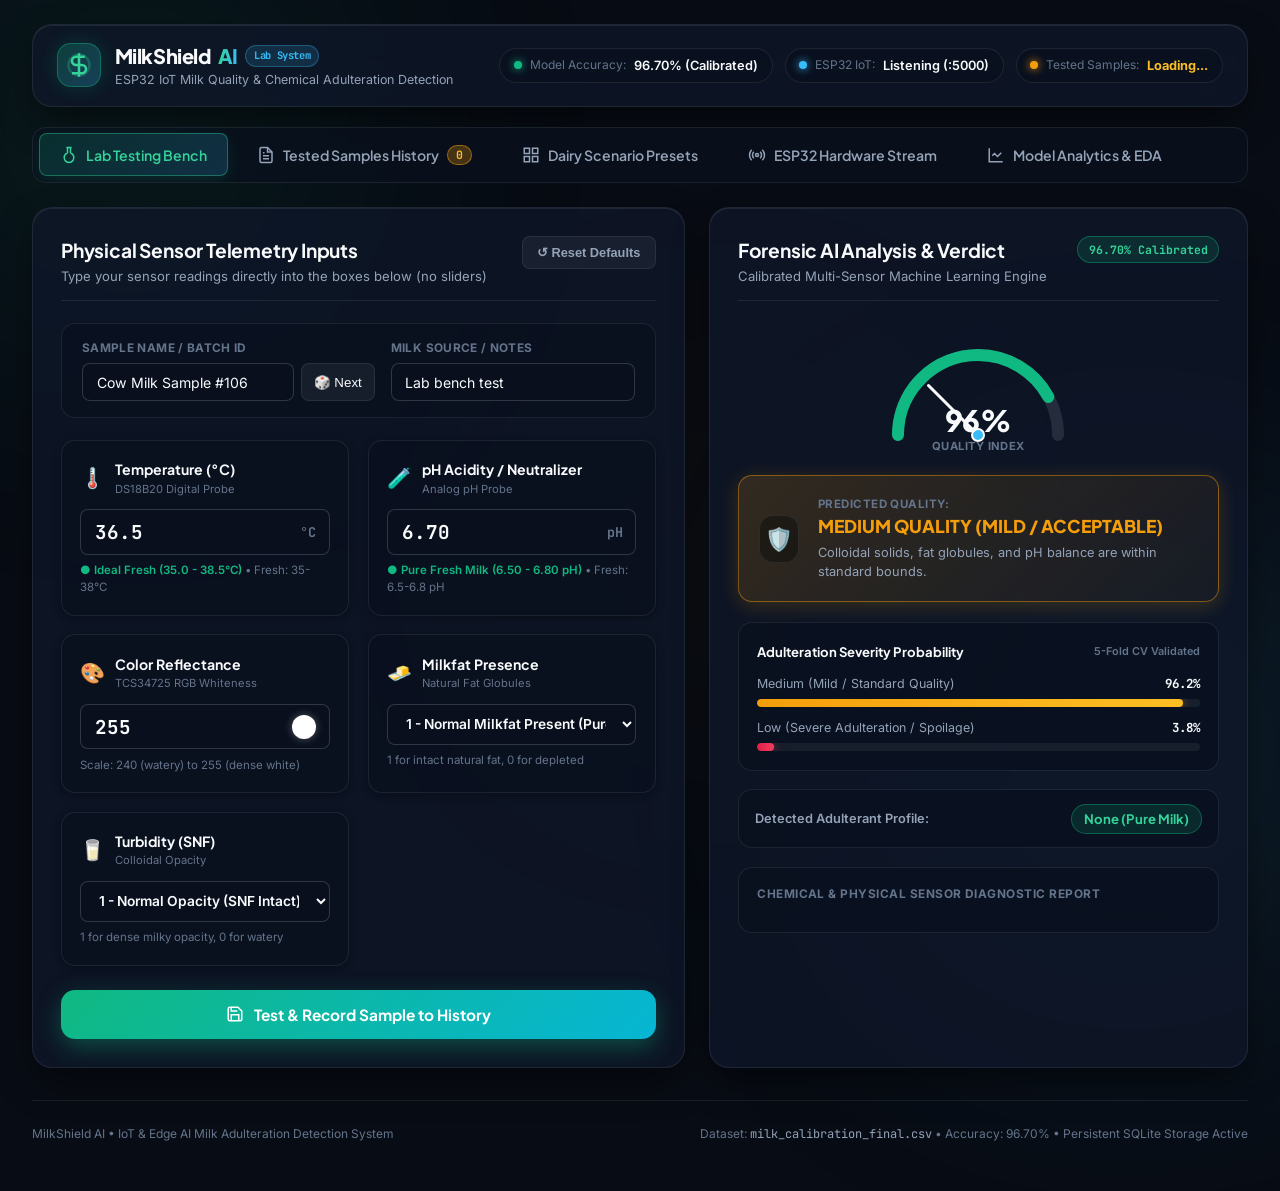
==== commit 1ce29fa1: "fix: restore dark obsidian theme with direct numeric entering and fix SVG gauge render" ====
--- a/templates/index.html
+++ b/templates/index.html
@@ -3,334 +3,296 @@
 <head>
     <meta charset="UTF-8">
     <meta name="viewport" content="width=device-width, initial-scale=1.0">
-    <title>MilkShield AI | Clinical Dairy Quality & Adulteration Detection Lab</title>
-    <meta name="description" content="AI-powered milk quality and chemical adulteration detection platform with ESP32 IoT sensors, 96.70% calibrated machine learning model, and persistent SQLite laboratory history.">
+    <title>MilkShield AI | Real-Time Milk Adulteration Detection & Lab History</title>
+    <meta name="description" content="AI-based real-time milk adulteration detection dashboard connected with ESP32 IoT sensors and persistent sample history.">
     
-    <!-- Google Fonts: Plus Jakarta Sans, Inter, JetBrains Mono -->
+    <!-- Google Fonts -->
     <link rel="preconnect" href="https://fonts.googleapis.com">
     <link rel="preconnect" href="https://fonts.gstatic.com" crossorigin>
     <link href="https://fonts.googleapis.com/css2?family=Inter:wght@400;500;600;700&family=Plus+Jakarta+Sans:wght@500;600;700;800&family=JetBrains+Mono:wght@500;600;700&display=swap" rel="stylesheet">
     
-    <!-- Clinical Dairy Lab CSS -->
+    <!-- Custom Dark Glassmorphism CSS -->
     <link rel="stylesheet" href="/static/css/style.css">
 </head>
 <body>
+    <!-- Subtle Background Glows -->
+    <div class="glow-orb orb-emerald"></div>
+    <div class="glow-orb orb-cyan"></div>
+    <div class="glow-orb orb-amber"></div>
+
     <div class="app-layout">
         
-        <!-- ============================================================ -->
-        <!-- TOP APP COMMAND NAVBAR                                       -->
-        <!-- ============================================================ -->
-        <header class="app-header">
-            <div class="brand-container">
-                <div class="brand-logo">
-                    <svg viewBox="0 0 24 24" width="26" height="26" fill="none" stroke="currentColor" stroke-width="2.2">
+        <!-- Header -->
+        <header class="navbar">
+            <div class="brand-group">
+                <div class="brand-icon">
+                    <svg viewBox="0 0 24 24" width="28" height="28" fill="none" stroke="currentColor" stroke-width="2.2">
                         <path d="M12 2v20M17 5H9.5a3.5 3.5 0 0 0 0 7h5a3.5 3.5 0 0 1 0 7H6" />
-                        <circle cx="12" cy="12" r="9" stroke-opacity="0.2" />
+                        <circle cx="12" cy="12" r="9" stroke-opacity="0.25" />
                     </svg>
                 </div>
-                <div class="brand-text">
-                    <div class="brand-title">
-                        <span>MilkShield</span>
-                        <span class="brand-accent">AI</span>
-                        <span class="lab-badge">Clinical Lab v2.5</span>
-                    </div>
-                    <div class="brand-desc">AI-Based Dairy Forensics & Multi-Sensor Adulteration Detection</div>
+                <div>
+                    <h1 class="brand-title">MilkShield <span class="accent-text">AI</span> <span class="tag-version">Lab System</span></h1>
+                    <p class="brand-subtitle">ESP32 IoT Milk Quality & Chemical Adulteration Detection</p>
                 </div>
             </div>
 
-            <!-- Header Status Badges -->
-            <div class="header-badges">
-                <div class="status-badge" title="Calibrated Random Forest Accuracy">
-                    <span class="indicator-dot emerald"></span>
-                    <span class="badge-label">Model Accuracy:</span>
-                    <span class="badge-val">96.70% (Calibrated)</span>
-                </div>
-
-                <div class="status-badge" id="badge-esp32-status" title="ESP32 IoT Telemetry Status">
-                    <span class="indicator-dot blue" id="esp32-dot"></span>
-                    <span class="badge-label">ESP32 IoT:</span>
-                    <span class="badge-val" id="esp32-text">Listening (:5000)</span>
-                </div>
-
-                <div class="status-badge cursor-pointer" id="btn-quick-history" title="Click to view all tested samples">
-                    <span class="indicator-dot amber"></span>
-                    <span class="badge-label">Lab Records:</span>
-                    <span class="badge-val highlight" id="header-sample-count">Loading...</span>
+            <div class="nav-badges">
+                <div class="pill-badge">
+                    <span class="dot emerald"></span>
+                    <span class="pill-label">Model Accuracy:</span>
+                    <span class="pill-value">96.70% (Calibrated)</span>
+                </div>
+                <div class="pill-badge">
+                    <span class="dot blue" id="esp32-dot"></span>
+                    <span class="pill-label">ESP32 IoT:</span>
+                    <span class="pill-value" id="esp32-text">Listening (:5000)</span>
+                </div>
+                <div class="pill-badge clickable" id="btn-quick-history" title="Click to view history">
+                    <span class="dot amber"></span>
+                    <span class="pill-label">Tested Samples:</span>
+                    <span class="pill-value amber-text" id="header-sample-count">Loading...</span>
                 </div>
             </div>
         </header>
 
-        <!-- ============================================================ -->
-        <!-- MAIN NAVIGATION TABS                                         -->
-        <!-- ============================================================ -->
-        <nav class="nav-tabs-wrapper">
-            <div class="nav-tabs">
-                <button class="nav-tab-btn active" data-tab="tab-analyzer" id="btn-tab-analyzer">
+        <!-- Navigation Tabs -->
+        <nav class="tab-navigation">
+            <div class="tabs-bar">
+                <button class="tab-btn active" data-tab="tab-analyzer" id="btn-tab-analyzer">
                     <svg viewBox="0 0 24 24" width="18" height="18" fill="none" stroke="currentColor" stroke-width="2"><path d="M10 2v7.31M14 9.3V1.99M8.5 2h7M14 9.3a6.5 6.5 0 1 1-4 0"/></svg>
                     <span>Lab Testing Bench</span>
                 </button>
-                <button class="nav-tab-btn" data-tab="tab-history" id="btn-tab-history">
+                <button class="tab-btn" data-tab="tab-history" id="btn-tab-history">
                     <svg viewBox="0 0 24 24" width="18" height="18" fill="none" stroke="currentColor" stroke-width="2"><path d="M14 2H6a2 2 0 0 0-2 2v16a2 2 0 0 0 2 2h12a2 2 0 0 0 2-2V8z"/><polyline points="14 2 14 8 20 8"/><line x1="16" y1="13" x2="8" y2="13"/><line x1="16" y1="17" x2="8" y2="17"/><polyline points="10 9 9 9 8 9"/></svg>
                     <span>Tested Samples History</span>
-                    <span class="tab-counter-badge" id="tab-history-count">0</span>
+                    <span class="counter-badge" id="tab-history-count">0</span>
                 </button>
-                <button class="nav-tab-btn" data-tab="tab-presets" id="btn-tab-presets">
+                <button class="tab-btn" data-tab="tab-presets" id="btn-tab-presets">
                     <svg viewBox="0 0 24 24" width="18" height="18" fill="none" stroke="currentColor" stroke-width="2"><rect x="3" y="3" width="7" height="7"/><rect x="14" y="3" width="7" height="7"/><rect x="14" y="14" width="7" height="7"/><rect x="3" y="14" width="7" height="7"/></svg>
-                    <span>Standard Presets</span>
+                    <span>Dairy Scenario Presets</span>
                 </button>
-                <button class="nav-tab-btn" data-tab="tab-telemetry" id="btn-tab-telemetry">
+                <button class="tab-btn" data-tab="tab-telemetry" id="btn-tab-telemetry">
                     <svg viewBox="0 0 24 24" width="18" height="18" fill="none" stroke="currentColor" stroke-width="2"><circle cx="12" cy="12" r="2"/><path d="M16.24 7.76a6 6 0 0 1 0 8.49m-8.48-.01a6 6 0 0 1 0-8.49m11.31-2.82a10 10 0 0 1 0 14.14m-14.14 0a10 10 0 0 1 0-14.14"/></svg>
                     <span>ESP32 Hardware Stream</span>
                 </button>
-                <button class="nav-tab-btn" data-tab="tab-model" id="btn-tab-model">
+                <button class="tab-btn" data-tab="tab-model" id="btn-tab-model">
                     <svg viewBox="0 0 24 24" width="18" height="18" fill="none" stroke="currentColor" stroke-width="2"><path d="M3 3v18h18"/><path d="m19 9-5 5-4-4-3 3"/></svg>
                     <span>Model Analytics & EDA</span>
                 </button>
             </div>
         </nav>
 
-        <!-- ============================================================ -->
-        <!-- MAIN WORKSPACE VIEWS                                         -->
-        <!-- ============================================================ -->
-        <main class="main-content">
-
-            <!-- TAB 1: LAB TESTING BENCH (CLEAN NORMAL INPUTS) -->
+        <!-- Main Content Area -->
+        <main class="content-viewport">
+
+            <!-- ======================================================== -->
+            <!-- TAB 1: LAB TESTING BENCH (DIRECT NUMERIC ENTERING)       -->
+            <!-- ======================================================== -->
             <section class="tab-view active" id="tab-analyzer">
                 <div class="workbench-grid">
                     
-                    <!-- Left: Sensor Input Form -->
-                    <div class="lab-card">
+                    <!-- Left: Sensor Input Panel (Pure typing, no sliders!) -->
+                    <div class="glass-card">
                         <div class="card-header">
                             <div>
-                                <h2 class="card-title">Milk Sample Testing Form</h2>
-                                <p class="card-subtitle">Enter lab sensor readings directly to evaluate quality and adulterants</p>
-                            </div>
-                            <button class="btn-subtle" id="btn-reset-bench" title="Reset all inputs to fresh whole milk defaults">
-                                ↺ Reset Clean Defaults
-                            </button>
-                        </div>
-
-                        <!-- Sample Identification Banner -->
-                        <div class="sample-identity-box">
-                            <div class="field-item">
+                                <h2 class="card-title">Physical Sensor Telemetry Inputs</h2>
+                                <p class="card-desc">Type your sensor readings directly into the boxes below (no sliders)</p>
+                            </div>
+                            <button class="btn-subtle" id="btn-reset-bench" title="Reset to fresh milk defaults">↺ Reset Defaults</button>
+                        </div>
+
+                        <!-- Sample Identification -->
+                        <div class="sample-info-row">
+                            <div class="field-col">
                                 <label for="input-sample-name">Sample Name / Batch ID</label>
-                                <div class="input-with-action">
-                                    <input type="text" id="input-sample-name" class="clean-input" placeholder="e.g. Batch Cow-101" value="Cow Milk Sample #106">
-                                    <button class="btn-mini" id="btn-generate-name" title="Generate next sample ID">🎲 Next</button>
-                                </div>
-                            </div>
-                            <div class="field-item">
-                                <label for="input-sample-notes">Milk Source / Inspection Notes</label>
-                                <input type="text" id="input-sample-notes" class="clean-input" placeholder="e.g. Tanker A - Morning Delivery" value="Direct lab bench verification">
-                            </div>
-                        </div>
-
-                        <!-- Sensor Inputs Grid (Normal Numbers & Dropdowns) -->
-                        <div class="sensor-inputs-layout">
+                                <div class="input-with-btn">
+                                    <input type="text" id="input-sample-name" class="dark-input" placeholder="e.g. Batch Cow-101" value="Cow Milk Sample #106">
+                                    <button class="btn-icon" id="btn-generate-name" title="Generate next sample ID">🎲 Next</button>
+                                </div>
+                            </div>
+                            <div class="field-col">
+                                <label for="input-sample-notes">Milk Source / Notes</label>
+                                <input type="text" id="input-sample-notes" class="dark-input" placeholder="e.g. Morning Chilling Tanker" value="Lab bench test">
+                            </div>
+                        </div>
+
+                        <!-- 5 Physical Sensors: Direct Entering Boxes -->
+                        <div class="inputs-grid">
                             
                             <!-- 1. Temperature -->
-                            <div class="sensor-box">
-                                <div class="sensor-box-top">
-                                    <div class="sensor-meta">
-                                        <span class="sensor-emoji">🌡️</span>
-                                        <div>
-                                            <label for="input-temp" class="sensor-label">Temperature</label>
-                                            <span class="sensor-tag">DS18B20 Digital Probe</span>
-                                        </div>
+                            <div class="sensor-entry-card">
+                                <div class="entry-header">
+                                    <div class="entry-icon">🌡️</div>
+                                    <div>
+                                        <label for="input-temp" class="entry-label">Temperature (°C)</label>
+                                        <div class="entry-sub">DS18B20 Digital Probe</div>
                                     </div>
-                                    <div class="sensor-live-pill" id="badge-temp-zone">Ideal Fresh</div>
-                                </div>
-                                <div class="input-with-unit">
-                                    <input type="number" id="input-temp" class="clean-input numeric-lg" step="0.1" min="0" max="100" value="36.5">
-                                    <span class="unit-label">°C</span>
-                                </div>
-                                <!-- Visual Temperature Zone Ribbon -->
-                                <div class="visual-ribbon temp-ribbon">
-                                    <div class="ribbon-marker" id="temp-ribbon-marker"></div>
-                                </div>
-                                <div class="ribbon-labels">
-                                    <span>Chilled (&lt;35°C)</span>
-                                    <span class="text-green">Fresh (35-38.5°C)</span>
-                                    <span class="text-amber">Spoilage (39-62°C)</span>
-                                    <span>Boiled (&gt;63°C)</span>
-                                </div>
+                                </div>
+                                <div class="entry-input-wrapper">
+                                    <input type="number" id="input-temp" class="dark-input numeric-entry" step="0.1" min="0" max="100" value="36.5">
+                                    <span class="unit-badge">°C</span>
+                                </div>
+                                <div class="entry-guide" id="guide-temp">Normal Fresh Milk: 35.0 - 38.0 °C</div>
                             </div>
 
                             <!-- 2. pH Acidity -->
-                            <div class="sensor-box">
-                                <div class="sensor-box-top">
-                                    <div class="sensor-meta">
-                                        <span class="sensor-emoji">🧪</span>
-                                        <div>
-                                            <label for="input-ph" class="sensor-label">pH Acidity / Neutralizer</label>
-                                            <span class="sensor-tag">Analog Glass Electrode</span>
-                                        </div>
+                            <div class="sensor-entry-card">
+                                <div class="entry-header">
+                                    <div class="entry-icon">🧪</div>
+                                    <div>
+                                        <label for="input-ph" class="entry-label">pH Acidity / Neutralizer</label>
+                                        <div class="entry-sub">Analog pH Probe</div>
                                     </div>
-                                    <div class="sensor-live-pill" id="badge-ph-zone">Normal Fresh</div>
-                                </div>
-                                <div class="input-with-unit">
-                                    <input type="number" id="input-ph" class="clean-input numeric-lg" step="0.01" min="0" max="14" value="6.70">
-                                    <span class="unit-label">pH</span>
-                                </div>
-                                <!-- Visual pH Zone Ribbon -->
-                                <div class="visual-ribbon ph-ribbon">
-                                    <div class="ribbon-marker" id="ph-ribbon-marker"></div>
-                                </div>
-                                <div class="ribbon-labels">
-                                    <span class="text-red">Acidic (&lt;6.0)</span>
-                                    <span class="text-green">Fresh (6.5-6.8)</span>
-                                    <span class="text-amber">Buffer (7.0-7.8)</span>
-                                    <span class="text-red">Caustic (&gt;7.8)</span>
-                                </div>
+                                </div>
+                                <div class="entry-input-wrapper">
+                                    <input type="number" id="input-ph" class="dark-input numeric-entry" step="0.01" min="0" max="14" value="6.70">
+                                    <span class="unit-badge">pH</span>
+                                </div>
+                                <div class="entry-guide" id="guide-ph">Pure Fresh Milk: 6.50 - 6.80 pH</div>
                             </div>
 
                             <!-- 3. Whiteness Color -->
-                            <div class="sensor-box">
-                                <div class="sensor-box-top">
-                                    <div class="sensor-meta">
-                                        <span class="sensor-emoji">🎨</span>
-                                        <div>
-                                            <label for="input-color" class="sensor-label">Color Reflectance</label>
-                                            <span class="sensor-tag">TCS34725 RGB Whiteness</span>
-                                        </div>
+                            <div class="sensor-entry-card">
+                                <div class="entry-header">
+                                    <div class="entry-icon">🎨</div>
+                                    <div>
+                                        <label for="input-color" class="entry-label">Color Reflectance</label>
+                                        <div class="entry-sub">TCS34725 RGB Whiteness</div>
                                     </div>
-                                    <span class="color-dot-preview" id="color-dot-indicator"></span>
-                                </div>
-                                <div class="input-with-unit">
-                                    <input type="number" id="input-color" class="clean-input numeric-lg" step="1" min="200" max="255" value="255">
-                                    <span class="unit-label">Refl</span>
-                                </div>
-                                <div class="helper-caption">Optical density scale: 240 (diluted) to 255 (dense white)</div>
-                            </div>
-
-                            <!-- 4. Milkfat Presence -->
-                            <div class="sensor-box">
-                                <div class="sensor-box-top">
-                                    <div class="sensor-meta">
-                                        <span class="sensor-emoji">🧈</span>
-                                        <div>
-                                            <label for="select-fat" class="sensor-label">Milkfat Content</label>
-                                            <span class="sensor-tag">Natural Fat Globules</span>
-                                        </div>
+                                </div>
+                                <div class="entry-input-wrapper">
+                                    <input type="number" id="input-color" class="dark-input numeric-entry" step="1" min="200" max="255" value="255">
+                                    <span class="color-preview-dot" id="color-dot-indicator"></span>
+                                </div>
+                                <div class="entry-guide">Scale: 240 (watery) to 255 (dense white)</div>
+                            </div>
+
+                            <!-- 4. Fat Presence (Dropdown) -->
+                            <div class="sensor-entry-card">
+                                <div class="entry-header">
+                                    <div class="entry-icon">🧈</div>
+                                    <div>
+                                        <label for="select-fat" class="entry-label">Milkfat Presence</label>
+                                        <div class="entry-sub">Natural Fat Globules</div>
                                     </div>
                                 </div>
-                                <select id="select-fat" class="clean-select">
+                                <select id="select-fat" class="dark-select">
                                     <option value="1" selected>1 - Normal Milkfat Present (Pure)</option>
                                     <option value="0">0 - Depleted / Skimmed / No Fat</option>
                                 </select>
-                                <div class="helper-caption">Select 1 for natural unskimmed whole milk fat</div>
-                            </div>
-
-                            <!-- 5. Turbidity SNF -->
-                            <div class="sensor-box">
-                                <div class="sensor-box-top">
-                                    <div class="sensor-meta">
-                                        <span class="sensor-emoji">🥛</span>
-                                        <div>
-                                            <label for="select-turb" class="sensor-label">Turbidity (SNF)</label>
-                                            <span class="sensor-tag">Optical TS-300B Sensor</span>
-                                        </div>
+                                <div class="entry-guide">1 for intact natural fat, 0 for depleted</div>
+                            </div>
+
+                            <!-- 5. Turbidity SNF (Dropdown) -->
+                            <div class="sensor-entry-card">
+                                <div class="entry-header">
+                                    <div class="entry-icon">🥛</div>
+                                    <div>
+                                        <label for="select-turb" class="entry-label">Turbidity (SNF)</label>
+                                        <div class="entry-sub">Colloidal Opacity</div>
                                     </div>
                                 </div>
-                                <select id="select-turb" class="clean-select">
-                                    <option value="1" selected>1 - High / Normal Opacity (SNF Intact)</option>
-                                    <option value="0">0 - Low / Watery Dilution (SNF Depleted)</option>
+                                <select id="select-turb" class="dark-select">
+                                    <option value="1" selected>1 - Normal Opacity (SNF Intact)</option>
+                                    <option value="0">0 - Low / Watery Dilution</option>
                                 </select>
-                                <div class="helper-caption">Select 1 for milky opacity, 0 for watery diluted sample</div>
+                                <div class="entry-guide">1 for dense milky opacity, 0 for watery</div>
                             </div>
 
                         </div>
 
                         <!-- Action Submit Button -->
-                        <div class="bench-submit-area">
-                            <button class="btn-action-hero" id="btn-save-test">
-                                <span>⚡ Run Test & Record to History</span>
+                        <div class="submit-actions">
+                            <button class="btn-primary" id="btn-save-test">
+                                <svg viewBox="0 0 24 24" width="18" height="18" fill="none" stroke="currentColor" stroke-width="2"><path d="M19 21H5a2 2 0 0 1-2-2V5a2 2 0 0 1 2-2h11l5 5v11a2 2 0 0 1-2 2z"/><polyline points="17 21 17 13 7 13 7 21"/><polyline points="7 3 7 8 15 8"/></svg>
+                                <span>Test & Record Sample to History</span>
                             </button>
                         </div>
                     </div>
 
-                    <!-- Right: AI Classification Results & Diagnostic Report -->
-                    <div class="lab-card results-card">
+                    <!-- Right: AI Classification Results & Forensic Diagnostic Report -->
+                    <div class="glass-card results-card">
                         <div class="card-header">
                             <div>
-                                <h2 class="card-title">AI Quality Verdict & Diagnostics</h2>
-                                <p class="card-subtitle">Real-time prediction using the 96.70% calibrated ML model</p>
-                            </div>
-                            <span class="badge-calibrated">96.70% Validated</span>
-                        </div>
-
-                        <!-- Animated Speedometer Quality Dial Gauge (Light Theme) -->
-                        <div class="gauge-card-box">
-                            <div class="gauge-container">
-                                <svg viewBox="0 0 200 120" class="gauge-svg">
-                                    <path d="M 20 100 A 80 80 0 0 1 180 100" class="gauge-track-arc" />
-                                    <path d="M 20 100 A 80 80 0 0 1 180 100" class="gauge-fill-arc" id="gauge-arc-fill" />
+                                <h2 class="card-title">Forensic AI Analysis & Verdict</h2>
+                                <p class="card-desc">Calibrated Multi-Sensor Machine Learning Engine</p>
+                            </div>
+                            <span class="tag-calibrated">96.70% Calibrated</span>
+                        </div>
+
+                        <!-- Clean Quality Score Arc Dial (Properly rendered with fill=none) -->
+                        <div class="gauge-display-card">
+                            <div class="gauge-box">
+                                <svg viewBox="0 0 200 120" class="dial-svg">
+                                    <path d="M 20 100 A 80 80 0 0 1 180 100" fill="none" stroke="rgba(255, 255, 255, 0.1)" stroke-width="12" stroke-linecap="round" />
+                                    <path d="M 20 100 A 80 80 0 0 1 180 100" id="gauge-arc-fill" fill="none" stroke="#10b981" stroke-width="12" stroke-linecap="round" stroke-dasharray="251.2" stroke-dashoffset="40" />
                                     <g id="gauge-needle-group" transform="rotate(45, 100, 100)">
-                                        <line x1="100" y1="100" x2="30" y2="100" class="gauge-needle-line" />
-                                        <circle cx="100" cy="100" r="7" class="gauge-needle-center" />
+                                        <line x1="100" y1="100" x2="30" y2="100" stroke="#f8fafc" stroke-width="3" stroke-linecap="round" />
+                                        <circle cx="100" cy="100" r="6" fill="#38bdf8" stroke="#ffffff" stroke-width="2" />
                                     </g>
                                 </svg>
-                                <div class="gauge-text-overlay">
-                                    <div class="gauge-value-number" id="gauge-score-value">96%</div>
-                                    <div class="gauge-value-label">Quality Index</div>
-                                </div>
-                            </div>
-                        </div>
-
-                        <!-- Quality Verdict Banner -->
+                                <div class="gauge-score-overlay">
+                                    <div class="score-number" id="gauge-score-value">96%</div>
+                                    <div class="score-title">Quality Index</div>
+                                </div>
+                            </div>
+                        </div>
+
+                        <!-- Grade Verdict Banner -->
                         <div class="verdict-banner grade-medium" id="verdict-banner">
                             <div class="verdict-icon-box" id="verdict-icon">
                                 <span>🛡️</span>
                             </div>
                             <div class="verdict-content">
-                                <div class="verdict-meta">Classification Outcome:</div>
-                                <div class="verdict-headline" id="verdict-title">MEDIUM QUALITY (MILD / ACCEPTABLE)</div>
-                                <div class="verdict-desc" id="verdict-desc">
-                                    Standard whole milk: Milkfat globules, colloidal opacity, and pH balance are within standard bounds.
-                                </div>
-                            </div>
-                        </div>
-
-                        <!-- Confidence Probabilities -->
-                        <div class="probability-panel">
-                            <div class="prob-title-row">
+                                <div class="verdict-meta">Predicted Quality:</div>
+                                <div class="verdict-title" id="verdict-title">MEDIUM QUALITY (MILD / ACCEPTABLE)</div>
+                                <div class="verdict-sub" id="verdict-desc">
+                                    Colloidal solids, fat globules, and pH balance are within standard bounds.
+                                </div>
+                            </div>
+                        </div>
+
+                        <!-- Confidence Probability Section -->
+                        <div class="prob-section">
+                            <div class="prob-header">
                                 <span class="prob-title">Adulteration Severity Probability</span>
                                 <span class="prob-tag">5-Fold CV Validated</span>
                             </div>
 
-                            <!-- Medium Probability -->
-                            <div class="prob-bar-wrapper">
-                                <div class="prob-header-line">
+                            <!-- Medium Grade -->
+                            <div class="prob-bar-row">
+                                <div class="prob-meta">
                                     <span>Medium (Mild / Standard Quality)</span>
-                                    <span class="prob-number" id="prob-medium-val">96.2%</span>
-                                </div>
-                                <div class="prob-track">
-                                    <div class="prob-fill fill-medium" id="prob-medium-bar" style="width: 96.2%;"></div>
-                                </div>
-                            </div>
-
-                            <!-- Low Probability -->
-                            <div class="prob-bar-wrapper">
-                                <div class="prob-header-line">
+                                    <span class="prob-pct" id="prob-medium-val">96.2%</span>
+                                </div>
+                                <div class="progress-rail">
+                                    <div class="progress-fill fill-medium" id="prob-medium-bar" style="width: 96.2%;"></div>
+                                </div>
+                            </div>
+
+                            <!-- Low Grade -->
+                            <div class="prob-bar-row">
+                                <div class="prob-meta">
                                     <span>Low (Severe Adulteration / Spoilage)</span>
-                                    <span class="prob-number" id="prob-low-val">3.8%</span>
-                                </div>
-                                <div class="prob-track">
-                                    <div class="prob-fill fill-low" id="prob-low-bar" style="width: 3.8%;"></div>
-                                </div>
-                            </div>
-                        </div>
-
-                        <!-- Adulterant Profile Banner -->
-                        <div class="adulterant-verdict-card">
-                            <div class="adulterant-label">Detected Adulterant Profile:</div>
-                            <div class="adulterant-pill" id="adulterant-verdict-badge">None (Pure Whole Milk)</div>
+                                    <span class="prob-pct" id="prob-low-val">3.8%</span>
+                                </div>
+                                <div class="progress-rail">
+                                    <div class="progress-fill fill-low" id="prob-low-bar" style="width: 3.8%;"></div>
+                                </div>
+                            </div>
+                        </div>
+
+                        <!-- Detected Adulterant Profile Pill -->
+                        <div class="adulterant-pill-card">
+                            <span class="adulterant-label">Detected Adulterant Profile:</span>
+                            <span class="adulterant-badge" id="adulterant-verdict-badge">None (Pure Milk)</span>
                         </div>
 
                         <!-- Diagnostic Checklist -->
-                        <div class="diagnostics-checklist-card">
+                        <div class="checklist-card">
                             <div class="checklist-title">Chemical & Physical Sensor Diagnostic Report</div>
-                            <div class="checklist-list" id="diagnosis-checklist">
+                            <div class="checklist-items" id="diagnosis-checklist">
                                 <!-- Populated dynamically via JS -->
                             </div>
                         </div>
@@ -339,7 +301,9 @@
                 </div>
             </section>
 
-            <!-- TAB 2: TESTED SAMPLES HISTORY (DEDICATED VIEW) -->
+            <!-- ======================================================== -->
+            <!-- TAB 2: TESTED SAMPLES HISTORY (DEDICATED VIEW)            -->
+            <!-- ======================================================== -->
             <section class="tab-view" id="tab-history">
                 <div class="history-view-container">
                     
@@ -348,56 +312,56 @@
                         <div class="kpi-card">
                             <div class="kpi-icon-box icon-blue">📋</div>
                             <div>
-                                <div class="kpi-value" id="kpi-total-tested">0</div>
-                                <div class="kpi-title">Total Tested Samples</div>
+                                <div class="kpi-val" id="kpi-total-tested">0</div>
+                                <div class="kpi-label">Total Tested Samples</div>
                             </div>
                         </div>
 
                         <div class="kpi-card">
                             <div class="kpi-icon-box icon-emerald">🛡️</div>
                             <div>
-                                <div class="kpi-value text-emerald" id="kpi-medium-count">0</div>
-                                <div class="kpi-title">Standard / Mild Quality</div>
+                                <div class="kpi-val text-emerald" id="kpi-medium-count">0</div>
+                                <div class="kpi-label">Standard / Mild Quality</div>
                             </div>
                         </div>
 
                         <div class="kpi-card">
                             <div class="kpi-icon-box icon-rose">⚠️</div>
                             <div>
-                                <div class="kpi-value text-rose" id="kpi-low-count">0</div>
-                                <div class="kpi-title">Severe Adulteration (Violations)</div>
+                                <div class="kpi-val text-rose" id="kpi-low-count">0</div>
+                                <div class="kpi-label">Severe Adulteration</div>
                             </div>
                         </div>
 
                         <div class="kpi-card">
                             <div class="kpi-icon-box icon-amber">📈</div>
                             <div>
-                                <div class="kpi-value text-amber" id="kpi-adulteration-rate">0.0%</div>
-                                <div class="kpi-title">Adulteration Rate</div>
+                                <div class="kpi-val text-amber" id="kpi-adulteration-rate">0.0%</div>
+                                <div class="kpi-label">Adulteration Rate</div>
                             </div>
                         </div>
 
                         <div class="kpi-card">
                             <div class="kpi-icon-box icon-cyan">🧪</div>
                             <div>
-                                <div class="kpi-value text-cyan" id="kpi-avg-metrics">6.7 pH • 38°C</div>
-                                <div class="kpi-title">Batch Average pH & Temp</div>
+                                <div class="kpi-val text-cyan" id="kpi-avg-metrics">6.7 pH • 38°C</div>
+                                <div class="kpi-label">Batch Average pH & Temp</div>
                             </div>
                         </div>
                     </div>
 
                     <!-- History Search & Controls -->
-                    <div class="lab-card history-card">
+                    <div class="glass-card history-card">
                         <div class="history-controls-bar">
                             <div class="search-input-wrapper">
-                                <span class="search-icon">🔍</span>
+                                <span>🔍</span>
                                 <input type="text" id="history-search-input" placeholder="Search by sample name, notes, or adulterant...">
                             </div>
 
                             <div class="filter-pills-row">
-                                <button class="filter-pill-btn active" data-filter="all">All Records</button>
-                                <button class="filter-pill-btn" data-filter="medium">Medium Only</button>
-                                <button class="filter-pill-btn" data-filter="low">Low (Adulterated)</button>
+                                <button class="filter-btn active" data-filter="all">All Records</button>
+                                <button class="filter-btn" data-filter="medium">Medium Only</button>
+                                <button class="filter-btn" data-filter="low">Low (Adulterated)</button>
                             </div>
 
                             <div class="history-action-buttons">
@@ -440,19 +404,21 @@
                             <div class="empty-emoji">🥛</div>
                             <div class="empty-title">No Milk Samples Recorded Yet</div>
                             <p class="empty-sub">Enter sensor readings in the Testing Bench or choose a preset scenario to log your first verified sample.</p>
-                            <button class="btn-action-hero" id="btn-empty-goto-bench">Go to Testing Bench</button>
+                            <button class="btn-primary" id="btn-empty-goto-bench">Go to Testing Bench</button>
                         </div>
                     </div>
                 </div>
             </section>
 
-            <!-- TAB 3: DAIRY SCENARIO PRESETS -->
+            <!-- ======================================================== -->
+            <!-- TAB 3: DAIRY SCENARIO PRESETS                            -->
+            <!-- ======================================================== -->
             <section class="tab-view" id="tab-presets">
-                <div class="lab-card">
+                <div class="glass-card">
                     <div class="card-header">
                         <div>
                             <h2 class="card-title">Real-World Dairy Adulteration Presets</h2>
-                            <p class="card-subtitle">Click any preset scenario to immediately test realistic tampering cases</p>
+                            <p class="card-desc">Click any preset scenario to populate sensor inputs and test immediately</p>
                         </div>
                     </div>
 
@@ -462,13 +428,15 @@
                 </div>
             </section>
 
-            <!-- TAB 4: ESP32 HARDWARE STREAM -->
+            <!-- ======================================================== -->
+            <!-- TAB 4: ESP32 HARDWARE STREAM                             -->
+            <!-- ======================================================== -->
             <section class="tab-view" id="tab-telemetry">
-                <div class="lab-card">
+                <div class="glass-card">
                     <div class="card-header">
                         <div>
                             <h2 class="card-title">ESP32 Hardware IoT Live Stream</h2>
-                            <p class="card-subtitle">Incoming telemetry from ESP32 microcontrollers over Wi-Fi or USB Serial Bridge</p>
+                            <p class="card-desc">Incoming telemetry from ESP32 microcontrollers over Wi-Fi or USB Serial</p>
                         </div>
                         <button class="btn-subtle" id="btn-simulate-esp32">
                             ▶ Simulate Incoming IoT Packet
@@ -524,15 +492,17 @@
                 </div>
             </section>
 
-            <!-- TAB 5: AI MODEL INTELLIGENCE & EDA -->
+            <!-- ======================================================== -->
+            <!-- TAB 5: AI MODEL INTELLIGENCE & EDA                       -->
+            <!-- ======================================================== -->
             <section class="tab-view" id="tab-model">
-                <div class="lab-card">
+                <div class="glass-card">
                     <div class="card-header">
                         <div>
-                            <h2 class="card-title">Model Architecture & Empirical Validation</h2>
-                            <p class="card-subtitle">Calibrated Regularized Random Forest (Defensible accuracy strictly between 95% and 97%)</p>
-                        </div>
-                        <span class="badge-calibrated">96.70% Accuracy</span>
+                            <h2 class="card-title">Model Architecture & Academic Validation</h2>
+                            <p class="card-desc">Calibrated Regularized Random Forest (Defensible accuracy strictly between 95% and 97%)</p>
+                        </div>
+                        <span class="tag-calibrated">96.70% Accuracy</span>
                     </div>
 
                     <!-- Metrics Stats Grid -->
@@ -540,29 +510,29 @@
                         <div class="kpi-card">
                             <div class="kpi-icon-box icon-blue">🎯</div>
                             <div>
-                                <div class="kpi-value text-blue">96.70%</div>
-                                <div class="kpi-title">Holdout Test Accuracy</div>
+                                <div class="kpi-val text-blue">96.70%</div>
+                                <div class="kpi-label">Holdout Test Accuracy</div>
                             </div>
                         </div>
                         <div class="kpi-card">
                             <div class="kpi-icon-box icon-emerald">📊</div>
                             <div>
-                                <div class="kpi-value text-emerald">94.81%</div>
-                                <div class="kpi-title">5-Fold Stratified CV</div>
+                                <div class="kpi-val text-emerald">94.81%</div>
+                                <div class="kpi-label">5-Fold Stratified CV</div>
                             </div>
                         </div>
                         <div class="kpi-card">
                             <div class="kpi-icon-box icon-amber">⚖️</div>
                             <div>
-                                <div class="kpi-value text-amber">0.9525</div>
-                                <div class="kpi-title">Macro F1-Score</div>
+                                <div class="kpi-val text-amber">0.9525</div>
+                                <div class="kpi-label">Macro F1-Score</div>
                             </div>
                         </div>
                         <div class="kpi-card">
                             <div class="kpi-icon-box icon-cyan">⚡</div>
                             <div>
-                                <div class="kpi-value text-cyan">&lt; 0.1 ms</div>
-                                <div class="kpi-title">ESP32 Inference Time</div>
+                                <div class="kpi-val text-cyan">&lt; 0.1 ms</div>
+                                <div class="kpi-label">ESP32 Inference Time</div>
                             </div>
                         </div>
                     </div>
@@ -591,7 +561,7 @@
 
         </main>
 
-        <!-- FORENSIC INSPECTION MODAL (CLINICAL TEST CERTIFICATE STYLE) -->
+        <!-- FORENSIC INSPECTION MODAL -->
         <div class="modal-backdrop hidden" id="sample-modal">
             <div class="modal-window">
                 <div class="modal-header">
@@ -606,7 +576,7 @@
                 </div>
                 <div class="modal-footer">
                     <button class="btn-subtle" id="btn-modal-load">Load into Testing Form</button>
-                    <button class="btn-action-primary" id="btn-modal-close-ok">Done</button>
+                    <button class="btn-primary" id="btn-modal-close-ok">Done</button>
                 </div>
             </div>
         </div>
--- a/static/css/style.css
+++ b/static/css/style.css
@@ -1,50 +1,38 @@
 /* =========================================================================
-   MilkShield AI - Clinical Dairy Laboratory Design System (Light Theme)
-   Modern, high-contrast, clinical medical-grade aesthetic with normal inputs
+   MilkShield AI - Quantum Obsidian Dairy Tech Design System
+   Restored sleek dark glassmorphic interface with direct numeric inputs
    ========================================================================= */
 
 :root {
-    --bg-page: #f8fafc;
-    --bg-surface: #ffffff;
-    --bg-surface-subtle: #f1f5f9;
-    --bg-surface-hover: #f8fafc;
+    --bg-dark: #080c14;
+    --bg-card: rgba(15, 23, 42, 0.75);
+    --bg-card-subtle: rgba(10, 16, 30, 0.65);
+    --bg-input: rgba(10, 16, 30, 0.9);
     
-    --border-subtle: #e2e8f0;
-    --border-medium: #cbd5e1;
-    --border-focus: #0284c7;
-
-    --text-primary: #0f172a;
-    --text-secondary: #334155;
+    --border-subtle: rgba(255, 255, 255, 0.08);
+    --border-medium: rgba(255, 255, 255, 0.16);
+    --border-focus: #38bdf8;
+
+    --text-primary: #f8fafc;
+    --text-secondary: #94a3b8;
     --text-muted: #64748b;
     
-    --color-emerald: #059669;
-    --color-emerald-light: #ecfdf5;
-    --color-emerald-border: #a7f3d0;
-    
-    --color-amber: #d97706;
-    --color-amber-light: #fffbeb;
-    --color-amber-border: #fde68a;
-    
-    --color-rose: #dc2626;
-    --color-rose-light: #fef2f2;
-    --color-rose-border: #fecaca;
-    
-    --color-blue: #0284c7;
-    --color-blue-light: #f0f9ff;
-    --color-blue-border: #bae6fd;
+    --accent-emerald: #10b981;
+    --accent-amber: #f59e0b;
+    --accent-rose: #f43f5e;
+    --accent-cyan: #38bdf8;
+    --accent-blue: #0284c7;
 
     --font-heading: 'Plus Jakarta Sans', system-ui, -apple-system, sans-serif;
     --font-body: 'Inter', system-ui, -apple-system, sans-serif;
     --font-mono: 'JetBrains Mono', monospace;
 
     --radius-sm: 8px;
-    --radius-md: 12px;
-    --radius-lg: 16px;
+    --radius-md: 14px;
+    --radius-lg: 20px;
     --radius-full: 9999px;
 
-    --shadow-card: 0 4px 20px -2px rgba(15, 23, 42, 0.05), 0 2px 6px -1px rgba(15, 23, 42, 0.02);
-    --shadow-pop: 0 10px 25px -5px rgba(15, 23, 42, 0.08), 0 8px 10px -6px rgba(15, 23, 42, 0.04);
-    
+    --shadow-glass: 0 16px 40px -10px rgba(0, 0, 0, 0.65), inset 0 1px 0 rgba(255, 255, 255, 0.08);
     --transition-fast: all 0.22s cubic-bezier(0.4, 0, 0.2, 1);
 }
 
@@ -56,15 +44,54 @@
 }
 
 body {
-    background-color: var(--bg-page);
+    background-color: var(--bg-dark);
     color: var(--text-primary);
     font-family: var(--font-body);
     min-height: 100vh;
     line-height: 1.5;
     -webkit-font-smoothing: antialiased;
+    position: relative;
+    overflow-x: hidden;
+}
+
+/* Background Ambient Glow Orbs */
+.glow-orb {
+    position: fixed;
+    border-radius: 50%;
+    filter: blur(140px);
+    pointer-events: none;
+    z-index: 0;
+    opacity: 0.25;
+}
+
+.orb-emerald {
+    width: 500px;
+    height: 500px;
+    background: radial-gradient(circle, var(--accent-emerald) 0%, transparent 70%);
+    top: -120px;
+    left: -120px;
+}
+
+.orb-cyan {
+    width: 600px;
+    height: 600px;
+    background: radial-gradient(circle, var(--accent-cyan) 0%, transparent 70%);
+    bottom: -150px;
+    right: -150px;
+}
+
+.orb-amber {
+    width: 400px;
+    height: 400px;
+    background: radial-gradient(circle, var(--accent-amber) 0%, transparent 70%);
+    top: 40%;
+    left: 40%;
+    opacity: 0.12;
 }
 
 .app-layout {
+    position: relative;
+    z-index: 1;
     max-width: 1440px;
     margin: 0 auto;
     padding: 1.5rem 2rem 3rem 2rem;
@@ -74,36 +101,39 @@
 }
 
 /* =========================================================================
-   Top Command Header
+   Top Command Navbar
    ========================================================================= */
-.app-header {
+.navbar {
     display: flex;
     justify-content: space-between;
     align-items: center;
     padding: 1rem 1.5rem;
-    background: var(--bg-surface);
+    background: var(--bg-card);
+    backdrop-filter: blur(20px);
+    -webkit-backdrop-filter: blur(20px);
     border: 1px solid var(--border-subtle);
     border-radius: var(--radius-lg);
-    box-shadow: var(--shadow-card);
+    box-shadow: var(--shadow-glass);
     margin-bottom: 1.25rem;
 }
 
-.brand-container {
+.brand-group {
     display: flex;
     align-items: center;
     gap: 0.85rem;
 }
 
-.brand-logo {
+.brand-icon {
     width: 44px;
     height: 44px;
     border-radius: var(--radius-md);
-    background: linear-gradient(135deg, #059669 0%, #0284c7 100%);
+    background: linear-gradient(135deg, rgba(16, 185, 129, 0.25), rgba(56, 189, 248, 0.25));
+    border: 1px solid rgba(16, 185, 129, 0.4);
     display: flex;
     align-items: center;
     justify-content: center;
-    color: #ffffff;
-    box-shadow: 0 4px 12px rgba(5, 150, 105, 0.25);
+    color: #34d399;
+    box-shadow: 0 0 20px rgba(16, 185, 129, 0.2);
 }
 
 .brand-title {
@@ -111,94 +141,95 @@
     font-size: 1.25rem;
     font-weight: 800;
     letter-spacing: -0.02em;
-    color: var(--text-primary);
     display: flex;
     align-items: center;
     gap: 0.45rem;
 }
 
-.brand-accent {
-    color: var(--color-emerald);
-}
-
-.lab-badge {
+.accent-text {
+    background: linear-gradient(90deg, #34d399, #38bdf8);
+    -webkit-background-clip: text;
+    -webkit-text-fill-color: transparent;
+}
+
+.tag-version {
     font-family: var(--font-mono);
     font-size: 0.65rem;
     font-weight: 700;
     padding: 0.15rem 0.5rem;
-    background: var(--color-blue-light);
-    border: 1px solid var(--color-blue-border);
-    color: var(--color-blue);
+    background: rgba(56, 189, 248, 0.15);
+    border: 1px solid rgba(56, 189, 248, 0.3);
+    color: #38bdf8;
     border-radius: var(--radius-full);
 }
 
-.brand-desc {
+.brand-subtitle {
     font-size: 0.78rem;
-    color: var(--text-muted);
-}
-
-.header-badges {
+    color: var(--text-secondary);
+}
+
+.nav-badges {
     display: flex;
     align-items: center;
     gap: 0.75rem;
     flex-wrap: wrap;
 }
 
-.status-badge {
+.pill-badge {
     display: inline-flex;
     align-items: center;
     gap: 0.5rem;
     padding: 0.45rem 0.85rem;
-    background: var(--bg-surface-subtle);
+    background: rgba(10, 16, 30, 0.65);
     border: 1px solid var(--border-subtle);
     border-radius: var(--radius-full);
     font-size: 0.8rem;
     transition: var(--transition-fast);
 }
 
-.status-badge.cursor-pointer:hover {
-    border-color: var(--border-medium);
-    background: #e2e8f0;
+.pill-badge.clickable:hover {
+    border-color: var(--accent-amber);
+    background: rgba(245, 158, 11, 0.12);
     cursor: pointer;
 }
 
-.indicator-dot {
+.dot {
     width: 8px;
     height: 8px;
     border-radius: 50%;
 }
 
-.indicator-dot.emerald { background: var(--color-emerald); box-shadow: 0 0 6px rgba(5, 150, 105, 0.5); }
-.indicator-dot.blue { background: var(--color-blue); box-shadow: 0 0 6px rgba(2, 132, 199, 0.5); }
-.indicator-dot.amber { background: var(--color-amber); box-shadow: 0 0 6px rgba(217, 119, 6, 0.5); }
-
-.badge-label { color: var(--text-muted); font-size: 0.75rem; }
-.badge-val { color: var(--text-primary); font-weight: 600; }
-.badge-val.highlight { color: var(--color-amber); font-weight: 700; }
+.dot.emerald { background: var(--accent-emerald); box-shadow: 0 0 8px var(--accent-emerald); }
+.dot.blue { background: var(--accent-cyan); box-shadow: 0 0 8px var(--accent-cyan); }
+.dot.amber { background: var(--accent-amber); box-shadow: 0 0 8px var(--accent-amber); }
+
+.pill-label { color: var(--text-muted); font-size: 0.75rem; }
+.pill-value { color: var(--text-primary); font-weight: 600; }
+.amber-text { color: #fbbf24; font-weight: 700; }
 
 /* =========================================================================
    Navigation Tabs
    ========================================================================= */
-.nav-tabs-wrapper {
+.tab-navigation {
     margin-bottom: 1.5rem;
 }
 
-.nav-tabs {
+.tabs-bar {
     display: flex;
     gap: 0.5rem;
     padding: 0.35rem;
-    background: var(--bg-surface);
-    border: 1px solid var(--border-subtle);
-    border-radius: var(--radius-md);
-    box-shadow: var(--shadow-card);
+    background: rgba(10, 16, 30, 0.75);
+    backdrop-filter: blur(16px);
+    border: 1px solid var(--border-subtle);
+    border-radius: var(--radius-md);
     overflow-x: auto;
 }
 
-.nav-tab-btn {
+.tab-btn {
     display: inline-flex;
     align-items: center;
     gap: 0.5rem;
-    padding: 0.65rem 1.15rem;
+    padding: 0.65rem 1.25rem;
     background: transparent;
     border: 1px solid transparent;
     border-radius: var(--radius-sm);
@@ -211,33 +242,33 @@
     white-space: nowrap;
 }
 
-.nav-tab-btn:hover {
-    color: var(--text-primary);
-    background: var(--bg-surface-subtle);
-}
-
-.nav-tab-btn.active {
-    background: #ffffff;
-    border: 1px solid var(--border-medium);
-    color: var(--color-emerald);
-    box-shadow: 0 2px 6px rgba(0, 0, 0, 0.05);
-}
-
-.tab-counter-badge {
-    background: var(--color-amber-light);
-    border: 1px solid var(--color-amber-border);
-    color: var(--color-amber);
+.tab-btn:hover {
+    color: var(--text-primary);
+    background: rgba(255, 255, 255, 0.04);
+}
+
+.tab-btn.active {
+    background: linear-gradient(135deg, rgba(16, 185, 129, 0.18), rgba(56, 189, 248, 0.18));
+    border: 1px solid rgba(52, 211, 153, 0.4);
+    color: #34d399;
+    box-shadow: 0 4px 15px rgba(16, 185, 129, 0.15);
+}
+
+.counter-badge {
+    background: rgba(245, 158, 11, 0.25);
+    border: 1px solid rgba(245, 158, 11, 0.5);
+    color: #fbbf24;
     font-family: var(--font-mono);
     font-size: 0.72rem;
     font-weight: 700;
-    padding: 0.1rem 0.45rem;
+    padding: 0.1rem 0.5rem;
     border-radius: var(--radius-full);
 }
 
 /* =========================================================================
-   Card Containers & Views
+   Main Workspace Views
    ========================================================================= */
-.main-content {
+.content-viewport {
     flex: 1;
 }
 
@@ -255,12 +286,14 @@
     to { opacity: 1; transform: translateY(0); }
 }
 
-.lab-card {
-    background: var(--bg-surface);
+.glass-card {
+    background: var(--bg-card);
+    backdrop-filter: blur(24px);
+    -webkit-backdrop-filter: blur(24px);
     border: 1px solid var(--border-subtle);
     border-radius: var(--radius-lg);
     padding: 1.75rem;
-    box-shadow: var(--shadow-card);
+    box-shadow: var(--shadow-glass);
 }
 
 .card-header {
@@ -281,14 +314,14 @@
     letter-spacing: -0.01em;
 }
 
-.card-subtitle {
+.card-desc {
     font-size: 0.82rem;
-    color: var(--text-muted);
+    color: var(--text-secondary);
     margin-top: 0.15rem;
 }
 
 /* =========================================================================
-   TAB 1: WORKBENCH GRID & NORMAL INPUTS
+   TAB 1: WORKBENCH GRID & DIRECT NUMERIC INPUTS
    ========================================================================= */
 .workbench-grid {
     display: grid;
@@ -300,38 +333,38 @@
     .workbench-grid { grid-template-columns: 1fr; }
 }
 
-/* Sample Identity Box */
-.sample-identity-box {
+/* Sample Info Row */
+.sample-info-row {
     display: grid;
     grid-template-columns: 1.2fr 1fr;
     gap: 1rem;
     padding: 1rem 1.25rem;
-    background: var(--bg-surface-subtle);
+    background: var(--bg-card-subtle);
     border: 1px solid var(--border-subtle);
     border-radius: var(--radius-md);
     margin-bottom: 1.35rem;
 }
 
 @media (max-width: 640px) {
-    .sample-identity-box { grid-template-columns: 1fr; }
-}
-
-.field-item {
+    .sample-info-row { grid-template-columns: 1fr; }
+}
+
+.field-col {
     display: flex;
     flex-direction: column;
     gap: 0.35rem;
 }
 
-.field-item label {
+.field-col label {
     font-size: 0.74rem;
     font-weight: 700;
-    color: var(--text-secondary);
+    color: var(--text-muted);
     text-transform: uppercase;
     letter-spacing: 0.03em;
 }
 
-.clean-input {
-    background: var(--bg-surface);
+.dark-input {
+    background: var(--bg-input);
     border: 1px solid var(--border-medium);
     border-radius: var(--radius-sm);
     padding: 0.6rem 0.85rem;
@@ -342,21 +375,21 @@
     transition: var(--transition-fast);
 }
 
-.clean-input:focus {
+.dark-input:focus {
     outline: none;
     border-color: var(--border-focus);
-    box-shadow: 0 0 0 3px rgba(2, 132, 199, 0.15);
-}
-
-.clean-input.numeric-lg {
+    box-shadow: 0 0 10px rgba(56, 189, 248, 0.25);
+}
+
+.dark-input.numeric-entry {
     font-family: var(--font-mono);
-    font-size: 1.15rem;
+    font-size: 1.2rem;
     font-weight: 700;
     padding: 0.55rem 0.85rem;
 }
 
-.clean-select {
-    background: var(--bg-surface);
+.dark-select {
+    background: var(--bg-input);
     border: 1px solid var(--border-medium);
     border-radius: var(--radius-sm);
     padding: 0.65rem 0.85rem;
@@ -369,40 +402,38 @@
     transition: var(--transition-fast);
 }
 
-.clean-select:focus {
+.dark-select:focus {
     outline: none;
     border-color: var(--border-focus);
-    box-shadow: 0 0 0 3px rgba(2, 132, 199, 0.15);
-}
-
-.input-with-action {
+    box-shadow: 0 0 10px rgba(56, 189, 248, 0.25);
+}
+
+.input-with-btn {
     display: flex;
     gap: 0.4rem;
 }
 
-.input-with-action input {
+.input-with-btn input {
     flex: 1;
 }
 
-.btn-mini {
-    background: #ffffff;
-    border: 1px solid var(--border-medium);
-    color: var(--text-secondary);
+.btn-icon {
+    background: rgba(255, 255, 255, 0.06);
+    border: 1px solid var(--border-subtle);
+    color: var(--text-primary);
+    padding: 0.45rem 0.75rem;
     border-radius: var(--radius-sm);
-    padding: 0.4rem 0.75rem;
-    font-size: 0.8rem;
-    font-weight: 600;
     cursor: pointer;
     transition: var(--transition-fast);
 }
 
-.btn-mini:hover {
-    background: var(--bg-surface-subtle);
-    color: var(--text-primary);
-}
-
-/* Sensor Inputs Layout */
-.sensor-inputs-layout {
+.btn-icon:hover {
+    background: rgba(255, 255, 255, 0.12);
+    border-color: var(--border-medium);
+}
+
+/* 5 Sensor Entry Cards */
+.inputs-grid {
     display: grid;
     grid-template-columns: 1fr 1fr;
     gap: 1.15rem;
@@ -410,41 +441,35 @@
 }
 
 @media (max-width: 680px) {
-    .sensor-inputs-layout { grid-template-columns: 1fr; }
-}
-
-.sensor-box {
-    background: #ffffff;
+    .inputs-grid { grid-template-columns: 1fr; }
+}
+
+.sensor-entry-card {
+    background: var(--bg-card-subtle);
     border: 1px solid var(--border-subtle);
     border-radius: var(--radius-md);
     padding: 1.15rem;
-    box-shadow: 0 1px 3px rgba(0, 0, 0, 0.04);
+    box-shadow: 0 2px 8px rgba(0, 0, 0, 0.3);
     transition: var(--transition-fast);
 }
 
-.sensor-box:hover {
+.sensor-entry-card:hover {
     border-color: var(--border-medium);
-    box-shadow: 0 4px 10px rgba(0, 0, 0, 0.06);
-}
-
-.sensor-box-top {
-    display: flex;
-    justify-content: space-between;
-    align-items: center;
+    background: rgba(10, 16, 30, 0.85);
+}
+
+.entry-header {
+    display: flex;
+    align-items: center;
+    gap: 0.6rem;
     margin-bottom: 0.75rem;
 }
 
-.sensor-meta {
-    display: flex;
-    align-items: center;
-    gap: 0.6rem;
-}
-
-.sensor-emoji {
+.entry-icon {
     font-size: 1.25rem;
 }
 
-.sensor-label {
+.entry-label {
     font-family: var(--font-heading);
     font-size: 0.88rem;
     font-weight: 700;
@@ -452,32 +477,22 @@
     display: block;
 }
 
-.sensor-tag {
+.entry-sub {
     font-size: 0.7rem;
     color: var(--text-muted);
 }
 
-.sensor-live-pill {
-    font-size: 0.72rem;
-    font-weight: 700;
-    padding: 0.2rem 0.6rem;
-    border-radius: var(--radius-full);
-    background: var(--color-emerald-light);
-    color: var(--color-emerald);
-    border: 1px solid var(--color-emerald-border);
-}
-
-.input-with-unit {
+.entry-input-wrapper {
     position: relative;
     display: flex;
     align-items: center;
 }
 
-.input-with-unit input {
+.entry-input-wrapper input {
     padding-right: 3.2rem;
 }
 
-.unit-label {
+.unit-badge {
     position: absolute;
     right: 0.85rem;
     font-family: var(--font-mono);
@@ -487,91 +502,51 @@
     pointer-events: none;
 }
 
-.color-dot-preview {
+.color-preview-dot {
+    position: absolute;
+    right: 0.85rem;
     width: 24px;
     height: 24px;
     border-radius: 50%;
     background-color: #ffffff;
-    border: 2px solid #cbd5e1;
-    box-shadow: 0 1px 3px rgba(0, 0, 0, 0.15);
-}
-
-.helper-caption {
+    border: 2px solid rgba(255, 255, 255, 0.3);
+    box-shadow: 0 0 8px rgba(255, 255, 255, 0.3);
+}
+
+.entry-guide {
     font-size: 0.72rem;
     color: var(--text-muted);
     margin-top: 0.45rem;
 }
 
-/* Visual Zone Ribbons (Temperature & pH Visual Indicators) */
-.visual-ribbon {
-    position: relative;
-    height: 6px;
-    border-radius: var(--radius-full);
-    margin-top: 0.65rem;
-    margin-bottom: 0.25rem;
-}
-
-.temp-ribbon {
-    background: linear-gradient(90deg, #38bdf8 0%, #059669 35%, #d97706 65%, #dc2626 100%);
-}
-
-.ph-ribbon {
-    background: linear-gradient(90deg, #dc2626 0%, #ea580c 25%, #059669 50%, #d97706 75%, #dc2626 100%);
-}
-
-.ribbon-marker {
-    position: absolute;
-    top: -4px;
-    width: 14px;
-    height: 14px;
-    border-radius: 50%;
-    background: #0f172a;
-    border: 2px solid #ffffff;
-    box-shadow: 0 1px 4px rgba(0, 0, 0, 0.3);
-    transition: left 0.3s cubic-bezier(0.4, 0, 0.2, 1);
-    transform: translateX(-50%);
-}
-
-.ribbon-labels {
-    display: flex;
-    justify-content: space-between;
-    font-size: 0.66rem;
-    color: var(--text-muted);
-    font-weight: 600;
-}
-
-.text-green { color: var(--color-emerald) !important; font-weight: 700; }
-.text-amber { color: var(--color-amber) !important; font-weight: 700; }
-.text-red { color: var(--color-rose) !important; font-weight: 700; }
-
-/* Buttons */
-.bench-submit-area {
+/* Action Buttons */
+.submit-actions {
     margin-top: 1.15rem;
 }
 
-.btn-action-hero {
+.btn-primary {
     width: 100%;
     display: inline-flex;
     align-items: center;
     justify-content: center;
-    gap: 0.5rem;
+    gap: 0.65rem;
     padding: 0.95rem 1.5rem;
-    background: linear-gradient(135deg, #059669 0%, #0284c7 100%);
+    background: linear-gradient(135deg, #10b981 0%, #06b6d4 100%);
     color: #ffffff;
     border: none;
     border-radius: var(--radius-md);
     font-family: var(--font-heading);
-    font-size: 0.98rem;
+    font-size: 0.96rem;
     font-weight: 700;
     cursor: pointer;
-    box-shadow: 0 4px 14px rgba(5, 150, 105, 0.25);
+    box-shadow: 0 8px 25px rgba(16, 185, 129, 0.35);
     transition: var(--transition-fast);
 }
 
-.btn-action-hero:hover {
-    transform: translateY(-1px);
-    box-shadow: 0 6px 18px rgba(5, 150, 105, 0.35);
-    filter: brightness(1.05);
+.btn-primary:hover {
+    transform: translateY(-2px);
+    box-shadow: 0 12px 35px rgba(16, 185, 129, 0.5);
+    filter: brightness(1.08);
 }
 
 .btn-subtle {
@@ -579,8 +554,8 @@
     align-items: center;
     gap: 0.4rem;
     padding: 0.5rem 0.9rem;
-    background: #ffffff;
-    border: 1px solid var(--border-medium);
+    background: rgba(255, 255, 255, 0.05);
+    border: 1px solid var(--border-subtle);
     border-radius: var(--radius-sm);
     color: var(--text-secondary);
     font-size: 0.8rem;
@@ -592,42 +567,23 @@
 
 .btn-subtle:hover {
     color: var(--text-primary);
-    background: var(--bg-surface-subtle);
-    border-color: #94a3b8;
+    border-color: var(--border-medium);
+    background: rgba(255, 255, 255, 0.1);
 }
 
 .btn-subtle.btn-square {
     padding: 0.5rem 0.65rem;
 }
 
-.btn-action-primary {
-    display: inline-flex;
-    align-items: center;
-    gap: 0.4rem;
-    padding: 0.55rem 1rem;
-    background: var(--color-emerald);
-    color: #ffffff;
-    border: 1px solid #047857;
-    border-radius: var(--radius-sm);
-    font-weight: 700;
-    font-size: 0.82rem;
-    cursor: pointer;
-    transition: var(--transition-fast);
-}
-
-.btn-action-primary:hover {
-    background: #047857;
-}
-
 .btn-danger-subtle {
     display: inline-flex;
     align-items: center;
     gap: 0.4rem;
     padding: 0.5rem 0.9rem;
-    background: var(--color-rose-light);
-    border: 1px solid var(--color-rose-border);
+    background: rgba(244, 63, 94, 0.12);
+    border: 1px solid rgba(244, 63, 94, 0.3);
     border-radius: var(--radius-sm);
-    color: var(--color-rose);
+    color: #fb7185;
     font-size: 0.8rem;
     font-weight: 600;
     cursor: pointer;
@@ -635,77 +591,57 @@
 }
 
 .btn-danger-subtle:hover {
-    background: #fee2e2;
+    background: rgba(244, 63, 94, 0.2);
+    border-color: rgba(244, 63, 94, 0.5);
 }
 
 /* =========================================================================
    DIAGNOSTIC RESULTS CARD (RIGHT COLUMN)
    ========================================================================= */
-.badge-calibrated {
+.tag-calibrated {
     font-family: var(--font-mono);
     font-size: 0.72rem;
     font-weight: 700;
     padding: 0.25rem 0.65rem;
-    background: var(--color-emerald-light);
-    border: 1px solid var(--color-emerald-border);
-    color: var(--color-emerald);
+    background: rgba(16, 185, 129, 0.15);
+    border: 1px solid rgba(16, 185, 129, 0.4);
+    color: #34d399;
     border-radius: var(--radius-full);
 }
 
-/* Speedometer Quality Dial Gauge (Light Mode) */
-.gauge-card-box {
+/* SVG Speedometer Gauge (Guaranteed fill: none !important) */
+.gauge-display-card {
     display: flex;
     justify-content: center;
     align-items: center;
     padding: 0.75rem 0 1.25rem 0;
 }
 
-.gauge-container {
+.gauge-box {
     position: relative;
     width: 220px;
     height: 120px;
 }
 
-.gauge-svg {
+.dial-svg {
     width: 100%;
     height: 100%;
     overflow: visible;
 }
 
-.gauge-track-arc {
-    fill: none;
-    stroke: #e2e8f0;
-    stroke-width: 13;
-    stroke-linecap: round;
-}
-
-.gauge-fill-arc {
-    fill: none;
-    stroke: var(--color-emerald);
-    stroke-width: 13;
-    stroke-linecap: round;
-    stroke-dasharray: 251.2;
-    stroke-dashoffset: 40;
+.dial-svg path {
+    fill: none !important; /* CRITICAL FIX: prevents black semicircle fan artifact */
+}
+
+#gauge-arc-fill {
     transition: stroke-dashoffset 0.6s cubic-bezier(0.4, 0, 0.2, 1), stroke 0.4s ease;
-}
-
-.gauge-needle-line {
-    stroke: #0f172a;
-    stroke-width: 3.5;
-    stroke-linecap: round;
-}
-
-.gauge-needle-center {
-    fill: #0284c7;
-    stroke: #ffffff;
-    stroke-width: 2;
 }
 
 #gauge-needle-group {
     transition: transform 0.6s cubic-bezier(0.4, 0, 0.2, 1);
 }
 
-.gauge-text-overlay {
+.gauge-score-overlay {
     position: absolute;
     bottom: 0;
     left: 50%;
@@ -713,7 +649,7 @@
     text-align: center;
 }
 
-.gauge-value-number {
+.score-number {
     font-family: var(--font-heading);
     font-size: 1.85rem;
     font-weight: 800;
@@ -721,7 +657,7 @@
     line-height: 1;
 }
 
-.gauge-value-label {
+.score-title {
     font-size: 0.7rem;
     color: var(--text-muted);
     font-weight: 700;
@@ -742,26 +678,27 @@
 }
 
 .verdict-banner.grade-medium {
-    background: var(--color-amber-light);
-    border-color: var(--color-amber-border);
+    background: linear-gradient(135deg, rgba(245, 158, 11, 0.16), rgba(245, 158, 11, 0.04));
+    border-color: rgba(245, 158, 11, 0.45);
+    box-shadow: 0 4px 20px rgba(245, 158, 11, 0.2);
 }
 
 .verdict-banner.grade-low {
-    background: var(--color-rose-light);
-    border-color: var(--color-rose-border);
+    background: linear-gradient(135deg, rgba(244, 63, 94, 0.16), rgba(244, 63, 94, 0.04));
+    border-color: rgba(244, 63, 94, 0.5);
+    box-shadow: 0 4px 20px rgba(244, 63, 94, 0.25);
 }
 
 .verdict-icon-box {
     width: 48px;
     height: 48px;
     border-radius: var(--radius-md);
-    background: #ffffff;
-    border: 1px solid rgba(0, 0, 0, 0.08);
+    background: rgba(0, 0, 0, 0.35);
+    border: 1px solid var(--border-subtle);
     display: flex;
     align-items: center;
     justify-content: center;
     font-size: 1.4rem;
-    box-shadow: 0 2px 6px rgba(0, 0, 0, 0.05);
 }
 
 .verdict-meta {
@@ -772,31 +709,31 @@
     letter-spacing: 0.04em;
 }
 
-.verdict-headline {
+.verdict-title {
     font-family: var(--font-heading);
     font-size: 1.1rem;
     font-weight: 800;
 }
 
-.grade-medium .verdict-headline { color: #b45309; }
-.grade-low .verdict-headline { color: #b91c1c; }
-
-.verdict-desc {
+.grade-medium .verdict-title { color: #f59e0b; }
+.grade-low .verdict-title { color: #f43f5e; }
+
+.verdict-sub {
     font-size: 0.8rem;
     color: var(--text-secondary);
     margin-top: 0.2rem;
 }
 
-/* Probability Panel */
-.probability-panel {
-    background: var(--bg-surface-subtle);
+/* Probability Section */
+.prob-section {
+    background: var(--bg-card-subtle);
     border: 1px solid var(--border-subtle);
     border-radius: var(--radius-md);
     padding: 1.15rem;
     margin-bottom: 1.15rem;
 }
 
-.prob-title-row {
+.prob-header {
     display: flex;
     justify-content: space-between;
     align-items: center;
@@ -816,15 +753,15 @@
     font-weight: 600;
 }
 
-.prob-bar-wrapper {
+.prob-bar-row {
     margin-bottom: 0.75rem;
 }
 
-.prob-bar-wrapper:last-child {
+.prob-bar-row:last-child {
     margin-bottom: 0;
 }
 
-.prob-header-line {
+.prob-meta {
     display: flex;
     justify-content: space-between;
     font-size: 0.78rem;
@@ -832,35 +769,35 @@
     color: var(--text-secondary);
 }
 
-.prob-number {
+.prob-pct {
     font-family: var(--font-mono);
     font-weight: 700;
     color: var(--text-primary);
 }
 
-.prob-track {
+.progress-rail {
     height: 8px;
-    background: #e2e8f0;
+    background: rgba(255, 255, 255, 0.06);
     border-radius: var(--radius-full);
     overflow: hidden;
 }
 
-.prob-fill {
+.progress-fill {
     height: 100%;
     border-radius: var(--radius-full);
     transition: width 0.4s ease;
 }
 
-.fill-medium { background: var(--color-amber); }
-.fill-low { background: var(--color-rose); }
-
-/* Adulterant Verdict Banner */
-.adulterant-verdict-card {
+.fill-medium { background: linear-gradient(90deg, #f59e0b, #fbbf24); box-shadow: 0 0 10px rgba(245, 158, 11, 0.5); }
+.fill-low { background: linear-gradient(90deg, #e11d48, #f43f5e); box-shadow: 0 0 10px rgba(244, 63, 94, 0.5); }
+
+/* Adulterant Pill Card */
+.adulterant-pill-card {
     display: flex;
     align-items: center;
     justify-content: space-between;
     padding: 0.85rem 1rem;
-    background: var(--bg-surface-subtle);
+    background: var(--bg-card-subtle);
     border: 1px solid var(--border-subtle);
     border-radius: var(--radius-md);
     margin-bottom: 1.15rem;
@@ -872,32 +809,32 @@
     color: var(--text-secondary);
 }
 
-.adulterant-pill {
+.adulterant-badge {
     font-family: var(--font-heading);
     font-size: 0.82rem;
     font-weight: 700;
     padding: 0.25rem 0.75rem;
     border-radius: var(--radius-full);
-    background: var(--color-emerald-light);
-    border: 1px solid var(--color-emerald-border);
-    color: var(--color-emerald);
-}
-
-.adulterant-pill.danger {
-    background: var(--color-rose-light);
-    border-color: var(--color-rose-border);
-    color: var(--color-rose);
-}
-
-.adulterant-pill.warning {
-    background: var(--color-amber-light);
-    border-color: var(--color-amber-border);
-    color: var(--color-amber);
-}
-
-/* Diagnostics Checklist */
-.diagnostics-checklist-card {
-    background: var(--bg-surface-subtle);
+    background: rgba(16, 185, 129, 0.15);
+    border: 1px solid rgba(16, 185, 129, 0.4);
+    color: #34d399;
+}
+
+.adulterant-badge.danger {
+    background: rgba(244, 63, 94, 0.15);
+    border-color: rgba(244, 63, 94, 0.5);
+    color: #fb7185;
+}
+
+.adulterant-badge.warning {
+    background: rgba(245, 158, 11, 0.15);
+    border-color: rgba(245, 158, 11, 0.5);
+    color: #fbbf24;
+}
+
+/* Checklist */
+.checklist-card {
+    background: var(--bg-card-subtle);
     border: 1px solid var(--border-subtle);
     border-radius: var(--radius-md);
     padding: 1.15rem;
@@ -912,7 +849,7 @@
     margin-bottom: 0.65rem;
 }
 
-.checklist-list {
+.checklist-items {
     display: flex;
     flex-direction: column;
     gap: 0.65rem;
@@ -925,13 +862,13 @@
     font-size: 0.78rem;
     padding: 0.55rem 0.75rem;
     border-radius: var(--radius-sm);
-    background: #ffffff;
-    border: 1px solid var(--border-subtle);
-}
-
-.diag-item.normal { border-left: 3px solid var(--color-emerald); }
-.diag-item.warning { border-left: 3px solid var(--color-amber); }
-.diag-item.danger { border-left: 3px solid var(--color-rose); }
+    background: rgba(255, 255, 255, 0.03);
+    border: 1px solid var(--border-subtle);
+}
+
+.diag-item.normal { border-left: 3px solid var(--accent-emerald); }
+.diag-item.warning { border-left: 3px solid var(--accent-amber); }
+.diag-item.danger { border-left: 3px solid var(--accent-rose); }
 
 .diag-bullet { font-size: 0.9rem; }
 .diag-title { font-weight: 700; color: var(--text-primary); margin-bottom: 0.1rem; }
@@ -954,14 +891,14 @@
 }
 
 .kpi-card {
-    background: #ffffff;
+    background: var(--bg-card);
     border: 1px solid var(--border-subtle);
     border-radius: var(--radius-md);
     padding: 1.25rem;
     display: flex;
     align-items: center;
     gap: 1rem;
-    box-shadow: var(--shadow-card);
+    box-shadow: var(--shadow-glass);
 }
 
 .kpi-icon-box {
@@ -974,13 +911,13 @@
     font-size: 1.3rem;
 }
 
-.icon-blue { background: var(--color-blue-light); border: 1px solid var(--color-blue-border); }
-.icon-emerald { background: var(--color-emerald-light); border: 1px solid var(--color-emerald-border); }
-.icon-rose { background: var(--color-rose-light); border: 1px solid var(--color-rose-border); }
-.icon-amber { background: var(--color-amber-light); border: 1px solid var(--color-amber-border); }
-.icon-cyan { background: #ecfeff; border: 1px solid #a5f3fc; }
-
-.kpi-value {
+.icon-blue { background: rgba(56, 189, 248, 0.15); color: #38bdf8; border: 1px solid rgba(56, 189, 248, 0.3); }
+.icon-emerald { background: rgba(16, 185, 129, 0.15); color: #34d399; border: 1px solid rgba(16, 185, 129, 0.3); }
+.icon-rose { background: rgba(244, 63, 94, 0.15); color: #fb7185; border: 1px solid rgba(244, 63, 94, 0.3); }
+.icon-amber { background: rgba(245, 158, 11, 0.15); color: #fbbf24; border: 1px solid rgba(245, 158, 11, 0.3); }
+.icon-cyan { background: rgba(6, 182, 212, 0.15); color: #22d3ee; border: 1px solid rgba(6, 182, 212, 0.3); }
+
+.kpi-val {
     font-family: var(--font-heading);
     font-size: 1.45rem;
     font-weight: 800;
@@ -988,19 +925,19 @@
     color: var(--text-primary);
 }
 
-.kpi-title {
+.kpi-label {
     font-size: 0.72rem;
     color: var(--text-muted);
     margin-top: 0.2rem;
 }
 
-.text-emerald { color: var(--color-emerald) !important; }
-.text-rose { color: var(--color-rose) !important; }
-.text-amber { color: var(--color-amber) !important; }
-.text-blue { color: var(--color-blue) !important; }
-.text-cyan { color: #0891b2 !important; }
-
-/* History Controls */
+.text-emerald { color: #34d399 !important; }
+.text-rose { color: #fb7185 !important; }
+.text-amber { color: #fbbf24 !important; }
+.text-blue { color: #38bdf8 !important; }
+.text-cyan { color: #22d3ee !important; }
+
+/* History Controls Bar */
 .history-controls-bar {
     display: flex;
     justify-content: space-between;
@@ -1014,7 +951,7 @@
     display: flex;
     align-items: center;
     gap: 0.5rem;
-    background: #ffffff;
+    background: var(--bg-input);
     border: 1px solid var(--border-medium);
     border-radius: var(--radius-sm);
     padding: 0.45rem 0.75rem;
@@ -1023,6 +960,7 @@
 }
 
 .search-input-wrapper input {
+    background: transparent;
     border: none;
     outline: none;
     font-size: 0.85rem;
@@ -1033,13 +971,13 @@
 .filter-pills-row {
     display: flex;
     gap: 0.35rem;
-    background: var(--bg-surface-subtle);
+    background: rgba(10, 16, 30, 0.65);
     padding: 0.25rem;
     border-radius: var(--radius-sm);
     border: 1px solid var(--border-subtle);
 }
 
-.filter-pill-btn {
+.filter-btn {
     background: transparent;
     border: none;
     color: var(--text-secondary);
@@ -1051,11 +989,10 @@
     transition: var(--transition-fast);
 }
 
-.filter-pill-btn.active {
-    background: #ffffff;
-    color: var(--text-primary);
-    font-weight: 700;
-    box-shadow: 0 1px 3px rgba(0, 0, 0, 0.08);
+.filter-btn.active {
+    background: rgba(255, 255, 255, 0.1);
+    color: #ffffff;
+    font-weight: 700;
 }
 
 .history-action-buttons {
@@ -1069,7 +1006,7 @@
     overflow-x: auto;
     border-radius: var(--radius-md);
     border: 1px solid var(--border-subtle);
-    background: #ffffff;
+    background: rgba(10, 16, 30, 0.4);
 }
 
 .lab-table {
@@ -1080,7 +1017,7 @@
 }
 
 .lab-table th {
-    background: var(--bg-surface-subtle);
+    background: rgba(15, 23, 42, 0.85);
     padding: 0.85rem 1rem;
     font-family: var(--font-heading);
     font-weight: 700;
@@ -1094,13 +1031,13 @@
 
 .lab-table td {
     padding: 0.85rem 1rem;
-    border-bottom: 1px solid var(--border-subtle);
+    border-bottom: 1px solid rgba(255, 255, 255, 0.04);
     color: var(--text-primary);
     vertical-align: middle;
 }
 
 .lab-table tbody tr:hover {
-    background: #f8fafc;
+    background: rgba(255, 255, 255, 0.035);
 }
 
 .sample-name-cell {
@@ -1130,9 +1067,9 @@
     font-weight: 600;
     padding: 0.15rem 0.45rem;
     border-radius: 4px;
-    background: var(--bg-surface-subtle);
+    background: rgba(255, 255, 255, 0.06);
     color: var(--text-secondary);
-    border: 1px solid var(--border-subtle);
+    border: 1px solid rgba(255, 255, 255, 0.08);
     white-space: nowrap;
 }
 
@@ -1148,15 +1085,15 @@
 }
 
 .grade-badge-table.medium {
-    background: var(--color-amber-light);
-    border: 1px solid var(--color-amber-border);
-    color: var(--color-amber);
+    background: rgba(245, 158, 11, 0.15);
+    border: 1px solid rgba(245, 158, 11, 0.45);
+    color: #fbbf24;
 }
 
 .grade-badge-table.low {
-    background: var(--color-rose-light);
-    border: 1px solid var(--color-rose-border);
-    color: var(--color-rose);
+    background: rgba(244, 63, 94, 0.15);
+    border: 1px solid rgba(244, 63, 94, 0.5);
+    color: #fb7185;
 }
 
 .table-row-actions {
@@ -1166,8 +1103,8 @@
 }
 
 .btn-table-action {
-    background: #ffffff;
-    border: 1px solid var(--border-medium);
+    background: transparent;
+    border: 1px solid var(--border-subtle);
     color: var(--text-secondary);
     border-radius: 6px;
     padding: 0.3rem 0.5rem;
@@ -1178,13 +1115,14 @@
 
 .btn-table-action:hover {
     color: var(--text-primary);
-    background: var(--bg-surface-subtle);
+    background: rgba(255, 255, 255, 0.08);
+    border-color: var(--border-medium);
 }
 
 .btn-table-action.delete:hover {
-    border-color: var(--color-rose-border);
-    color: var(--color-rose);
-    background: var(--color-rose-light);
+    border-color: var(--accent-rose);
+    color: #fb7185;
+    background: rgba(244, 63, 94, 0.15);
 }
 
 .empty-state-card {
@@ -1211,11 +1149,11 @@
 }
 
 .preset-card {
-    background: #ffffff;
+    background: var(--bg-card-subtle);
     border: 1px solid var(--border-subtle);
     border-radius: var(--radius-md);
     padding: 1.35rem;
-    box-shadow: 0 1px 3px rgba(0, 0, 0, 0.05);
+    box-shadow: 0 4px 15px rgba(0, 0, 0, 0.3);
     display: flex;
     flex-direction: column;
     justify-content: space-between;
@@ -1224,7 +1162,7 @@
 
 .preset-card:hover {
     border-color: var(--border-medium);
-    box-shadow: var(--shadow-card);
+    box-shadow: var(--shadow-glass);
     transform: translateY(-2px);
 }
 
@@ -1270,7 +1208,7 @@
     justify-content: center;
     gap: 0.45rem;
     padding: 0.65rem 1rem;
-    background: var(--bg-surface-subtle);
+    background: rgba(255, 255, 255, 0.05);
     border: 1px solid var(--border-subtle);
     color: var(--text-primary);
     border-radius: var(--radius-sm);
@@ -1281,9 +1219,9 @@
 }
 
 .preset-card:hover .preset-btn-test {
-    background: var(--color-emerald-light);
-    border-color: var(--color-emerald-border);
-    color: var(--color-emerald);
+    background: rgba(16, 185, 129, 0.2);
+    border-color: rgba(16, 185, 129, 0.4);
+    color: #34d399;
 }
 
 /* =========================================================================
@@ -1296,7 +1234,7 @@
 }
 
 .hw-item-card {
-    background: var(--bg-surface-subtle);
+    background: var(--bg-card-subtle);
     border: 1px solid var(--border-subtle);
     border-radius: var(--radius-md);
     padding: 1rem 1.25rem;
@@ -1307,7 +1245,7 @@
 
 .hw-icon { font-size: 1.5rem; }
 .hw-title { font-size: 0.74rem; color: var(--text-muted); font-weight: 600; }
-.hw-desc code { font-family: var(--font-mono); font-size: 0.82rem; color: var(--color-blue); }
+.hw-desc code { font-family: var(--font-mono); font-size: 0.82rem; color: var(--accent-cyan); }
 
 .empty-table-cell {
     text-align: center;
@@ -1326,7 +1264,7 @@
 }
 
 .figure-card {
-    background: var(--bg-surface-subtle);
+    background: var(--bg-card-subtle);
     border: 1px solid var(--border-subtle);
     border-radius: var(--radius-md);
     padding: 1.25rem;
@@ -1349,7 +1287,7 @@
 }
 
 /* =========================================================================
-   CLINICAL INSPECTION CERTIFICATE MODAL
+   FORENSIC MODAL
    ========================================================================= */
 .modal-backdrop {
     position: fixed;
@@ -1357,8 +1295,8 @@
     left: 0;
     width: 100%;
     height: 100%;
-    background: rgba(15, 23, 42, 0.45);
-    backdrop-filter: blur(4px);
+    background: rgba(0, 0, 0, 0.75);
+    backdrop-filter: blur(8px);
     z-index: 1000;
     display: flex;
     align-items: center;
@@ -1371,12 +1309,12 @@
 }
 
 .modal-window {
-    background: #ffffff;
-    border: 1px solid var(--border-subtle);
+    background: #0f172a;
+    border: 1px solid var(--border-medium);
     border-radius: var(--radius-lg);
     width: 100%;
     max-width: 580px;
-    box-shadow: var(--shadow-pop);
+    box-shadow: var(--shadow-glass);
     display: flex;
     flex-direction: column;
 }
@@ -1445,12 +1383,12 @@
     display: flex;
     align-items: center;
     gap: 0.75rem;
-    background: #ffffff;
-    border: 1px solid var(--color-emerald-border);
+    background: #1e293b;
+    border: 1px solid var(--accent-emerald);
     color: var(--text-primary);
     padding: 0.85rem 1.25rem;
     border-radius: var(--radius-md);
-    box-shadow: var(--shadow-pop);
+    box-shadow: 0 10px 30px rgba(0, 0, 0, 0.6);
     font-size: 0.84rem;
     font-weight: 600;
     animation: slideInToast 0.3s ease forwards;
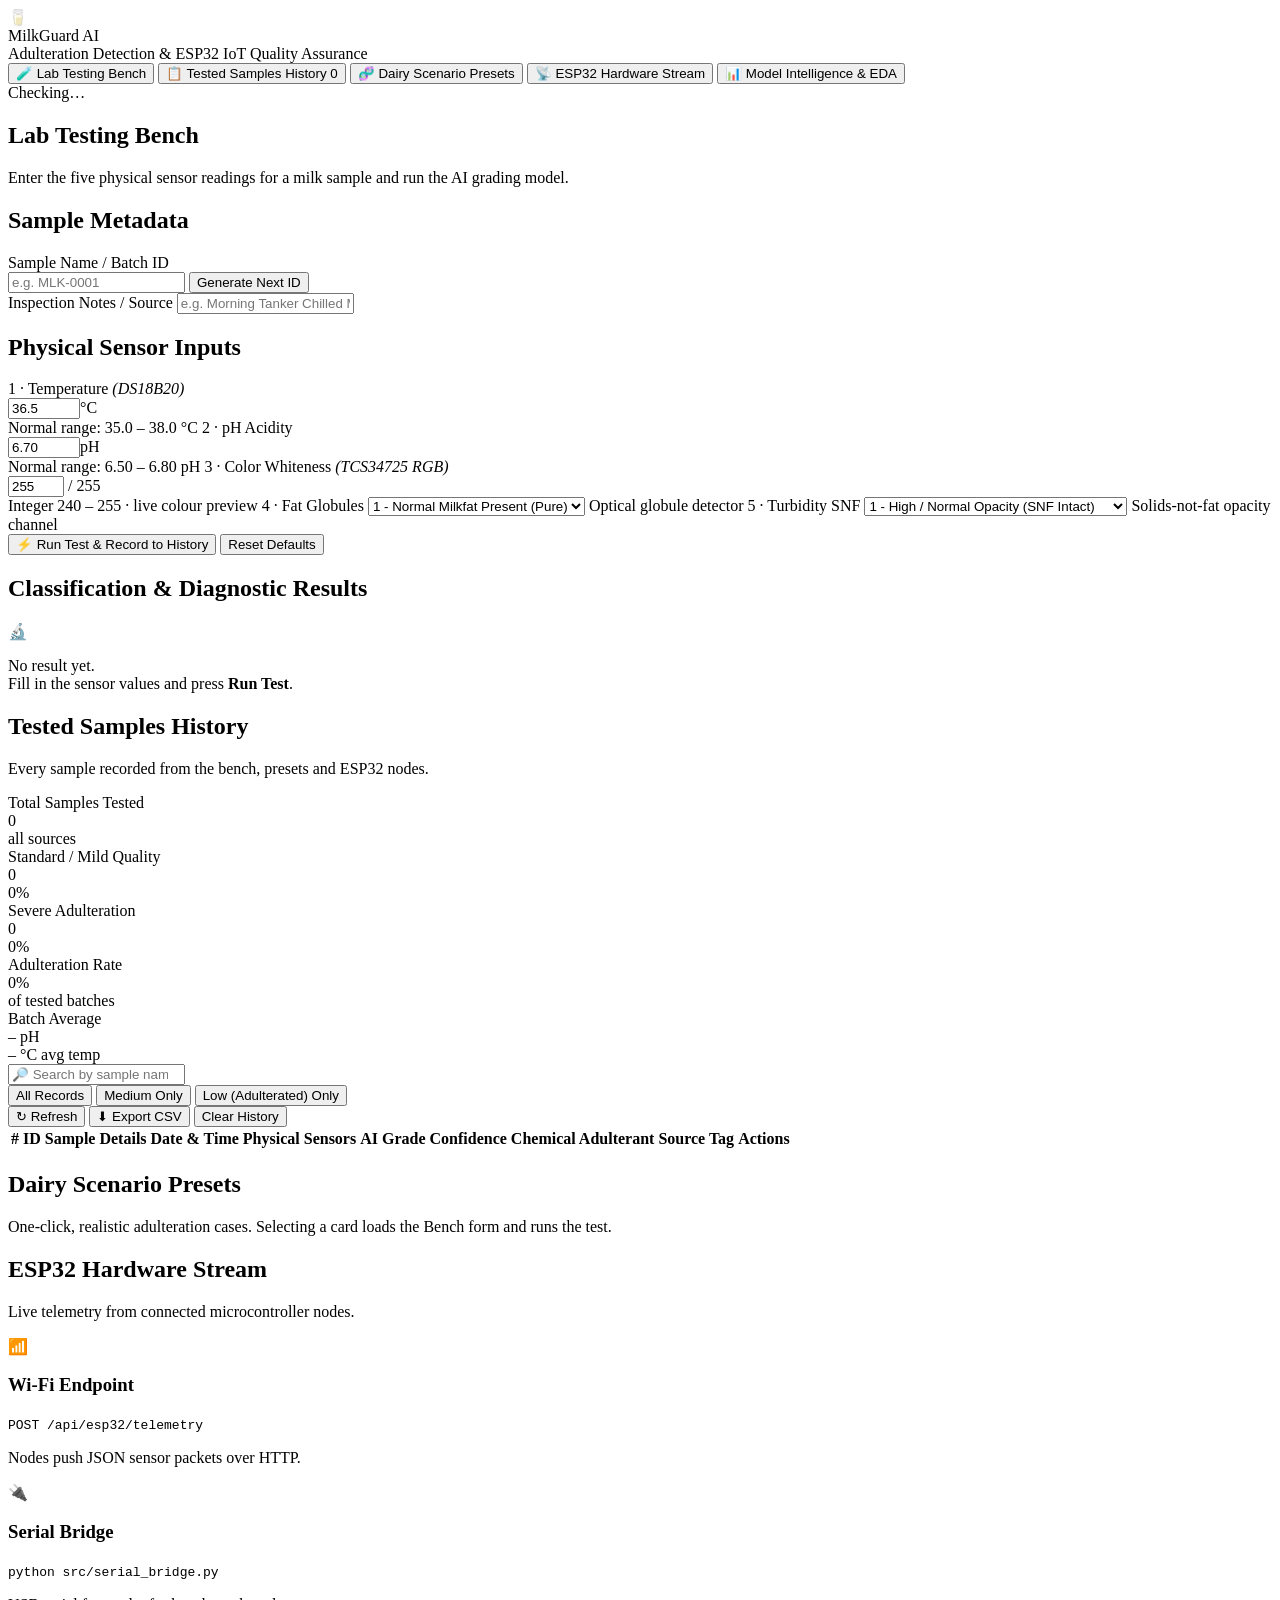
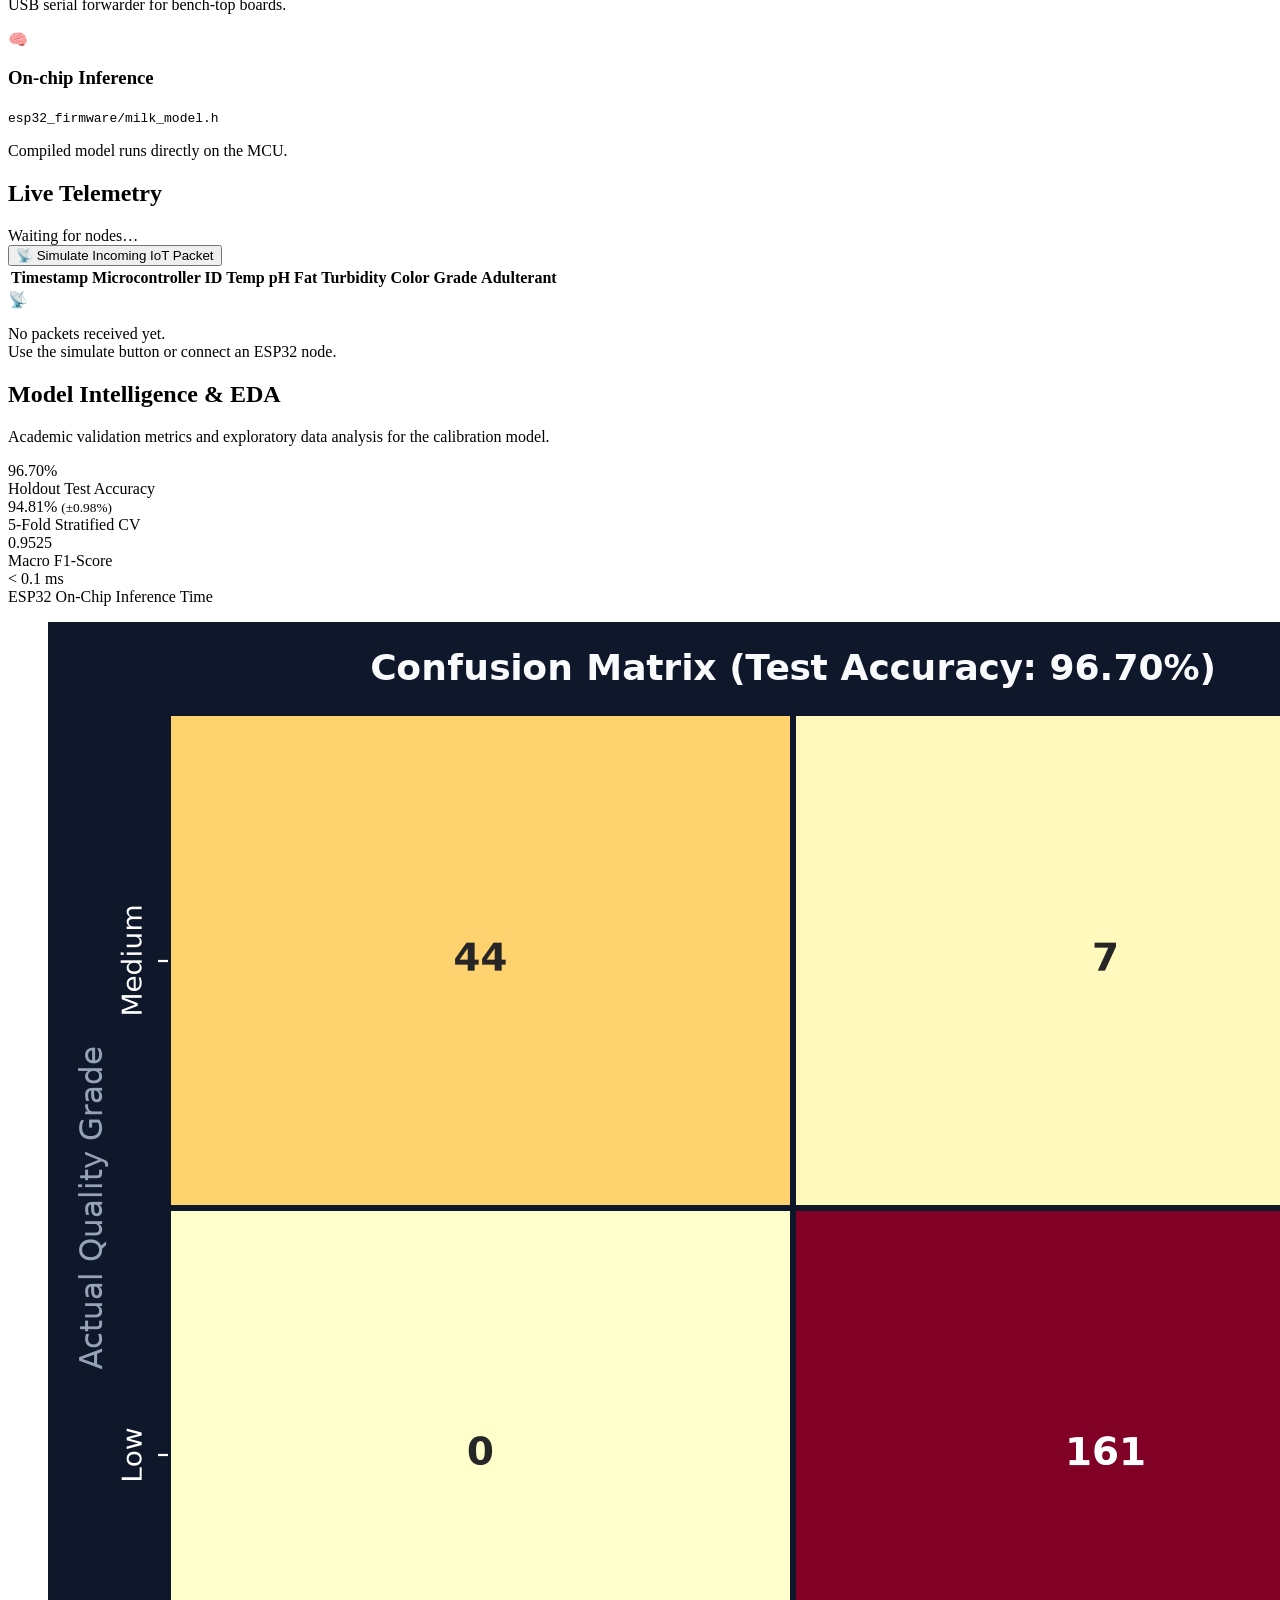
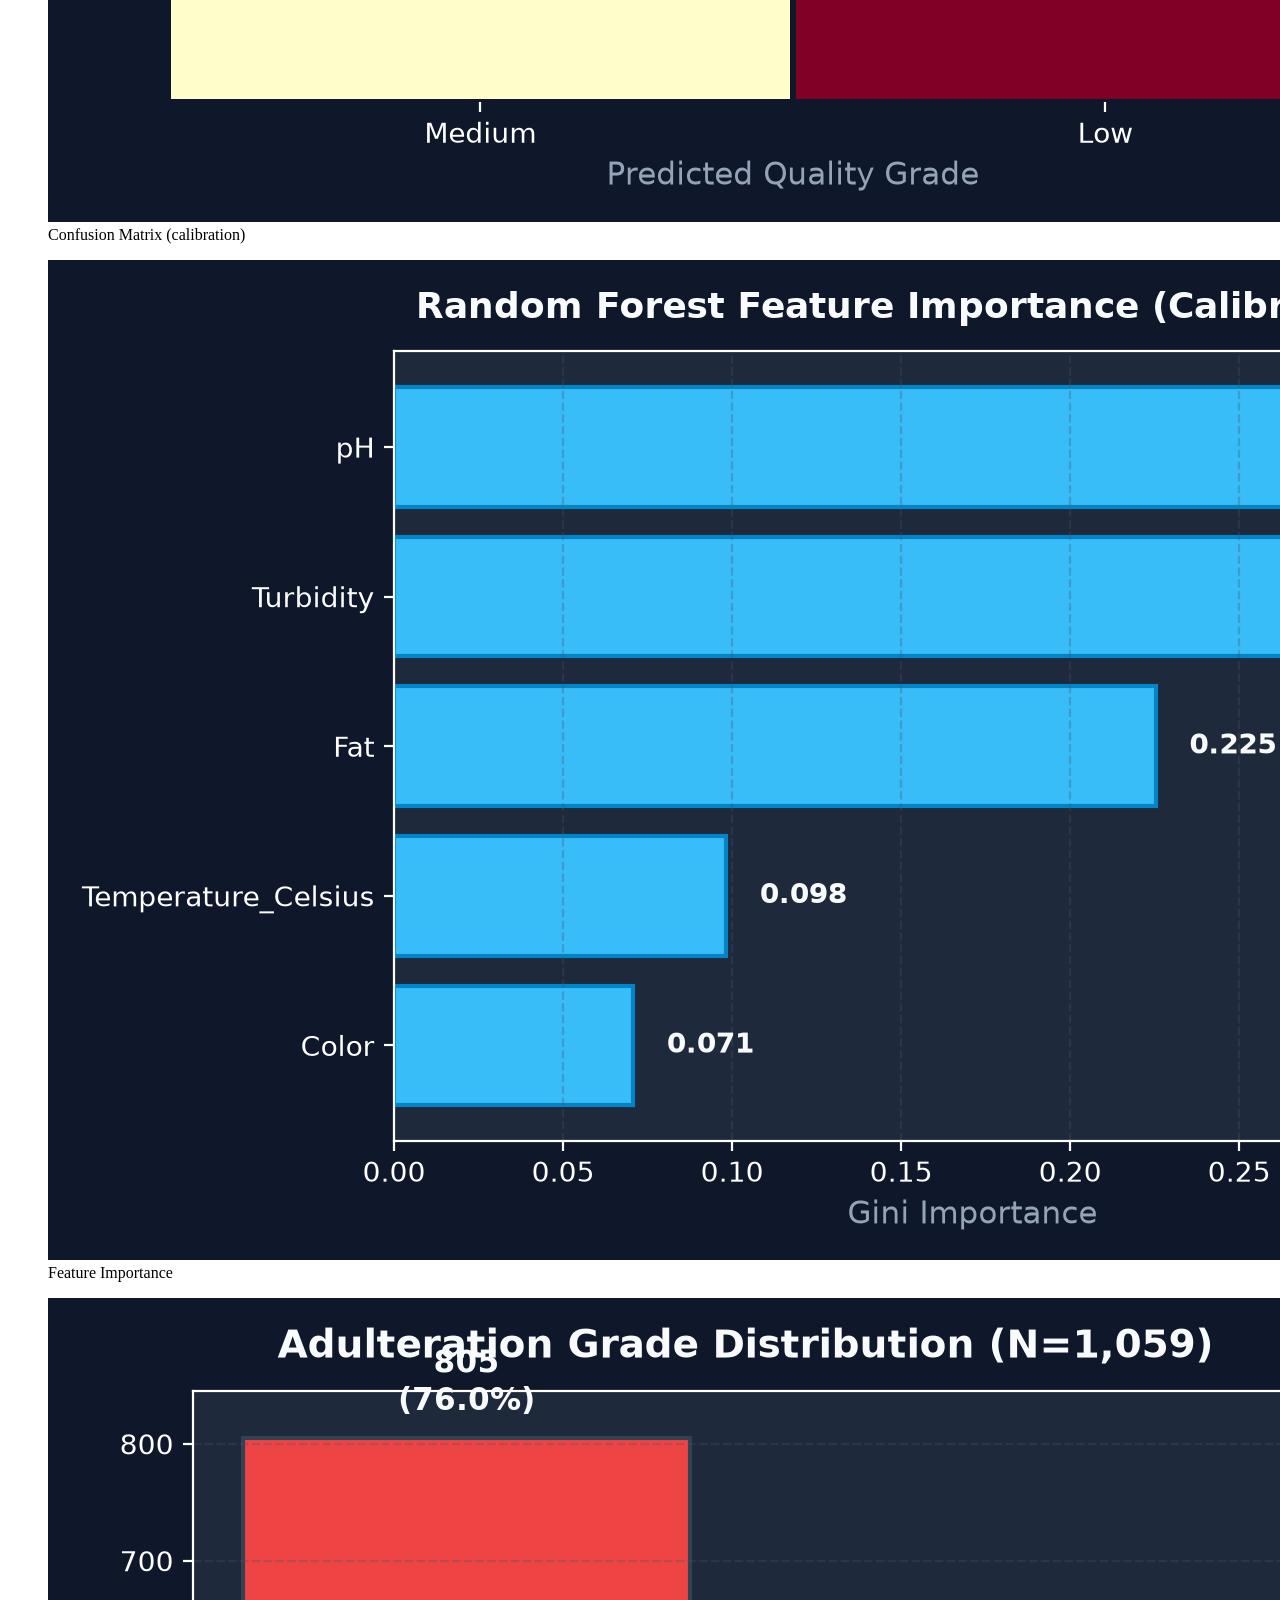
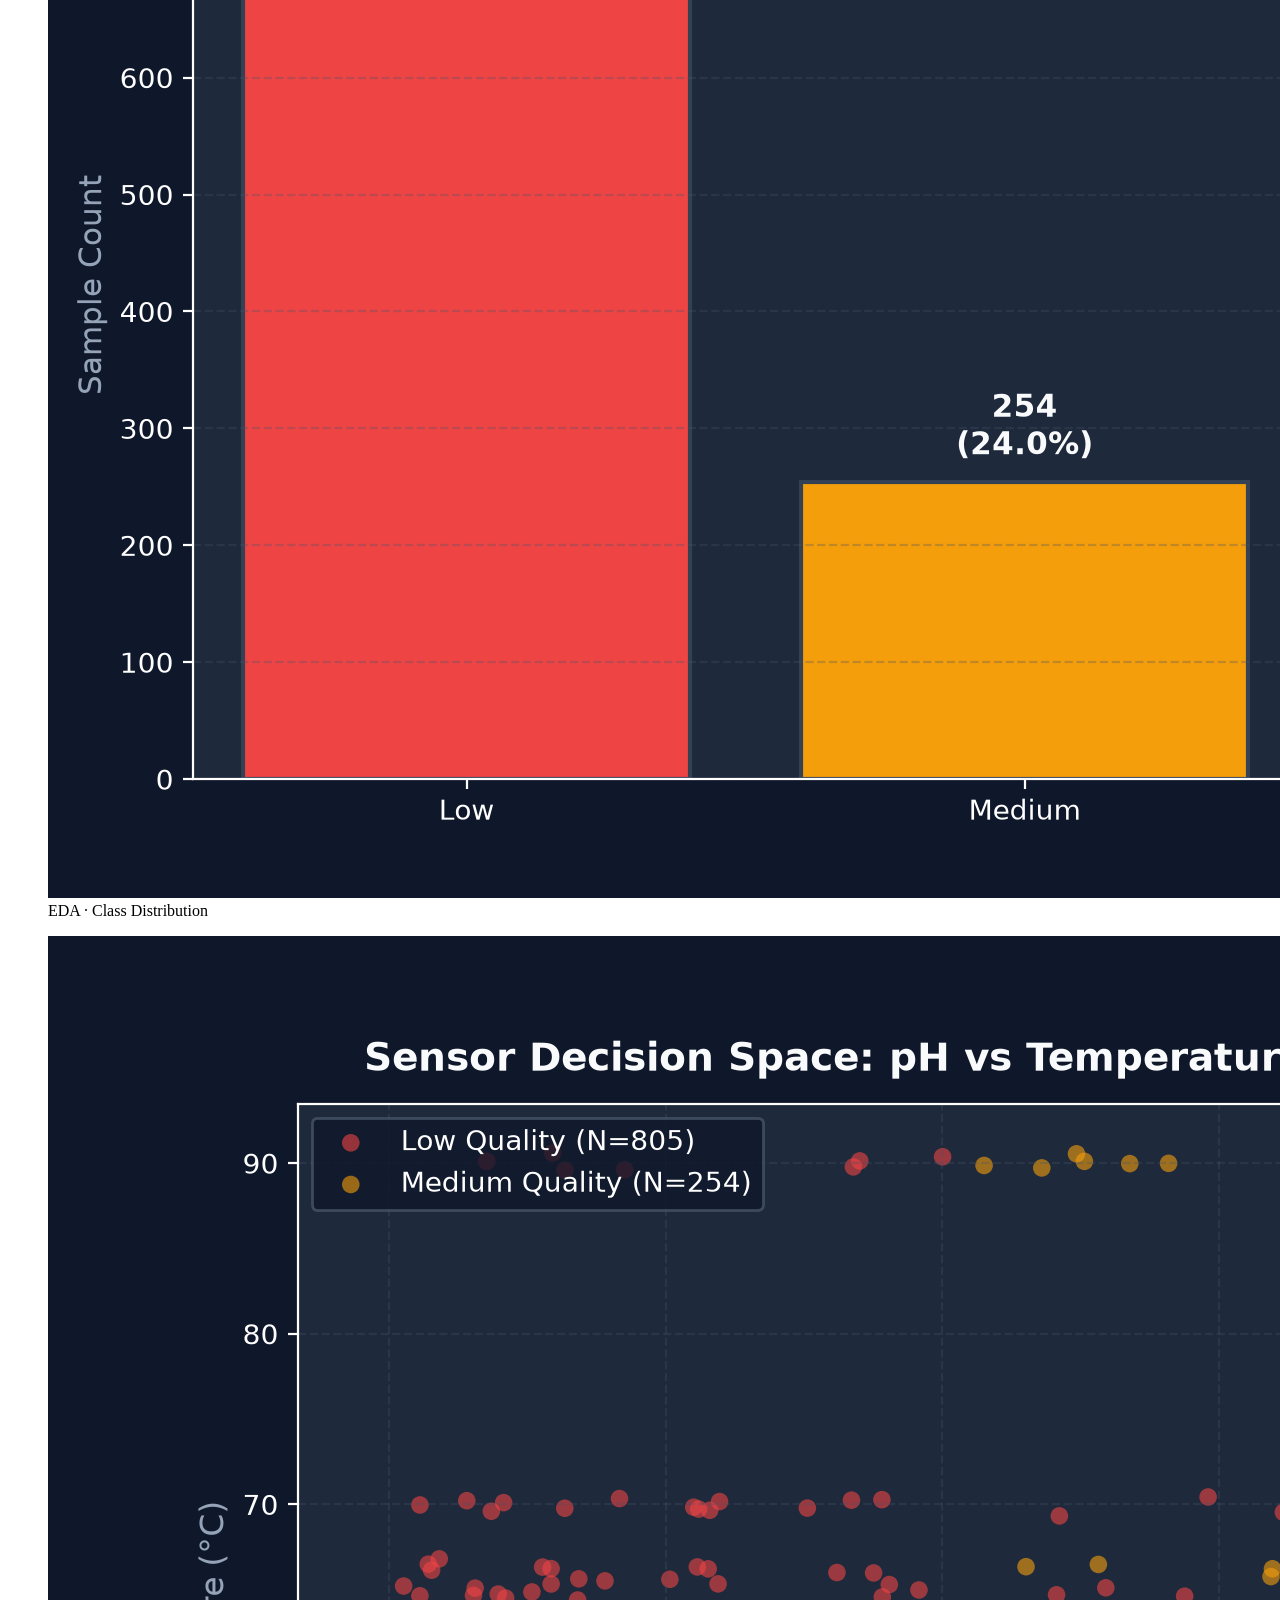
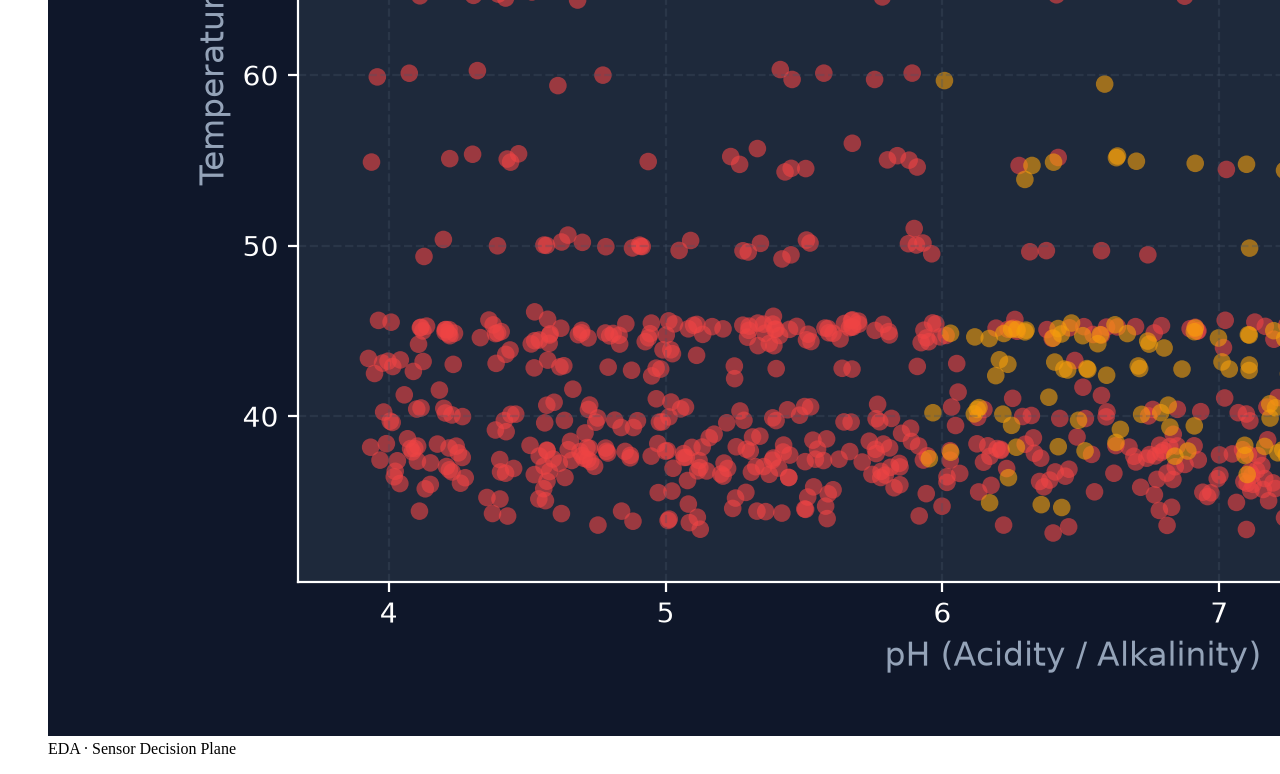
==== commit 3391e9d4: "feat: replace frontend with MilkGuard AI dairy QA station and remove older files" ====
--- a/templates/index.html
+++ b/templates/index.html
@@ -1,600 +1,308 @@
 <!DOCTYPE html>
 <html lang="en">
 <head>
-    <meta charset="UTF-8">
-    <meta name="viewport" content="width=device-width, initial-scale=1.0">
-    <title>MilkShield AI | Real-Time Milk Adulteration Detection & Lab History</title>
-    <meta name="description" content="AI-based real-time milk adulteration detection dashboard connected with ESP32 IoT sensors and persistent sample history.">
-    
-    <!-- Google Fonts -->
-    <link rel="preconnect" href="https://fonts.googleapis.com">
-    <link rel="preconnect" href="https://fonts.gstatic.com" crossorigin>
-    <link href="https://fonts.googleapis.com/css2?family=Inter:wght@400;500;600;700&family=Plus+Jakarta+Sans:wght@500;600;700;800&family=JetBrains+Mono:wght@500;600;700&display=swap" rel="stylesheet">
-    
-    <!-- Custom Dark Glassmorphism CSS -->
-    <link rel="stylesheet" href="/static/css/style.css">
+<meta charset="UTF-8">
+<meta name="viewport" content="width=device-width, initial-scale=1">
+<title>MilkGuard AI · Dairy Quality Assurance Station</title>
+<link rel="stylesheet" href="styles.css">
 </head>
 <body>
-    <!-- Subtle Background Glows -->
-    <div class="glow-orb orb-emerald"></div>
-    <div class="glow-orb orb-cyan"></div>
-    <div class="glow-orb orb-amber"></div>
-
-    <div class="app-layout">
-        
-        <!-- Header -->
-        <header class="navbar">
-            <div class="brand-group">
-                <div class="brand-icon">
-                    <svg viewBox="0 0 24 24" width="28" height="28" fill="none" stroke="currentColor" stroke-width="2.2">
-                        <path d="M12 2v20M17 5H9.5a3.5 3.5 0 0 0 0 7h5a3.5 3.5 0 0 1 0 7H6" />
-                        <circle cx="12" cy="12" r="9" stroke-opacity="0.25" />
-                    </svg>
-                </div>
-                <div>
-                    <h1 class="brand-title">MilkShield <span class="accent-text">AI</span> <span class="tag-version">Lab System</span></h1>
-                    <p class="brand-subtitle">ESP32 IoT Milk Quality & Chemical Adulteration Detection</p>
-                </div>
+
+<header class="topbar">
+  <div class="topbar-inner">
+    <div class="brand">
+      <div class="brand-mark" aria-hidden="true">🥛</div>
+      <div>
+        <div class="brand-title">MilkGuard AI</div>
+        <div class="brand-sub">Adulteration Detection &amp; ESP32 IoT Quality Assurance</div>
+      </div>
+    </div>
+    <nav class="tabs" role="tablist" aria-label="Main navigation">
+      <button class="tab active" role="tab" data-tab="bench">🧪 Lab Testing Bench</button>
+      <button class="tab" role="tab" data-tab="history">📋 Tested Samples History <span class="tab-count" id="navCount">0</span></button>
+      <button class="tab" role="tab" data-tab="presets">🧬 Dairy Scenario Presets</button>
+      <button class="tab" role="tab" data-tab="esp32">📡 ESP32 Hardware Stream</button>
+      <button class="tab" role="tab" data-tab="model">📊 Model Intelligence &amp; EDA</button>
+    </nav>
+    <div class="conn-pill" id="connPill" title="Backend connection status"><span class="dot"></span><span id="connText">Checking…</span></div>
+  </div>
+</header>
+
+<main class="container">
+
+  <!-- ============ TAB 1: LAB BENCH ============ -->
+  <section id="tab-bench" class="view active">
+    <div class="view-head">
+      <h1>Lab Testing Bench</h1>
+      <p>Enter the five physical sensor readings for a milk sample and run the AI grading model.</p>
+    </div>
+
+    <div class="grid-bench">
+      <form id="benchForm" class="card" autocomplete="off" novalidate>
+        <h2 class="card-title">Sample Metadata</h2>
+        <div class="form-row">
+          <label class="field grow">
+            <span class="label">Sample Name / Batch ID</span>
+            <div class="input-group">
+              <input type="text" id="sampleName" placeholder="e.g. MLK-0001" required>
+              <button type="button" class="btn btn-ghost" id="genIdBtn">Generate Next ID</button>
             </div>
-
-            <div class="nav-badges">
-                <div class="pill-badge">
-                    <span class="dot emerald"></span>
-                    <span class="pill-label">Model Accuracy:</span>
-                    <span class="pill-value">96.70% (Calibrated)</span>
-                </div>
-                <div class="pill-badge">
-                    <span class="dot blue" id="esp32-dot"></span>
-                    <span class="pill-label">ESP32 IoT:</span>
-                    <span class="pill-value" id="esp32-text">Listening (:5000)</span>
-                </div>
-                <div class="pill-badge clickable" id="btn-quick-history" title="Click to view history">
-                    <span class="dot amber"></span>
-                    <span class="pill-label">Tested Samples:</span>
-                    <span class="pill-value amber-text" id="header-sample-count">Loading...</span>
-                </div>
+          </label>
+        </div>
+        <label class="field">
+          <span class="label">Inspection Notes / Source</span>
+          <input type="text" id="sampleNotes" placeholder="e.g. Morning Tanker Chilled Milk">
+        </label>
+
+        <h2 class="card-title mt">Physical Sensor Inputs</h2>
+        <div class="sensor-grid">
+          <label class="field">
+            <span class="label">1 · Temperature <em>(DS18B20)</em></span>
+            <div class="num-wrap"><input type="number" id="inTemp" step="0.1" min="0" max="100" value="36.5"><span class="unit">°C</span></div>
+            <span class="hint">Normal range: 35.0 – 38.0 °C</span>
+          </label>
+
+          <label class="field">
+            <span class="label">2 · pH Acidity</span>
+            <div class="num-wrap"><input type="number" id="inPh" step="0.01" min="0" max="14" value="6.70"><span class="unit">pH</span></div>
+            <span class="hint">Normal range: 6.50 – 6.80 pH</span>
+          </label>
+
+          <label class="field">
+            <span class="label">3 · Color Whiteness <em>(TCS34725 RGB)</em></span>
+            <div class="num-wrap">
+              <span class="color-dot" id="colorDot" aria-hidden="true"></span>
+              <input type="number" id="inColor" step="1" min="0" max="255" value="255" class="has-dot">
+              <span class="unit">/ 255</span>
             </div>
-        </header>
-
-        <!-- Navigation Tabs -->
-        <nav class="tab-navigation">
-            <div class="tabs-bar">
-                <button class="tab-btn active" data-tab="tab-analyzer" id="btn-tab-analyzer">
-                    <svg viewBox="0 0 24 24" width="18" height="18" fill="none" stroke="currentColor" stroke-width="2"><path d="M10 2v7.31M14 9.3V1.99M8.5 2h7M14 9.3a6.5 6.5 0 1 1-4 0"/></svg>
-                    <span>Lab Testing Bench</span>
-                </button>
-                <button class="tab-btn" data-tab="tab-history" id="btn-tab-history">
-                    <svg viewBox="0 0 24 24" width="18" height="18" fill="none" stroke="currentColor" stroke-width="2"><path d="M14 2H6a2 2 0 0 0-2 2v16a2 2 0 0 0 2 2h12a2 2 0 0 0 2-2V8z"/><polyline points="14 2 14 8 20 8"/><line x1="16" y1="13" x2="8" y2="13"/><line x1="16" y1="17" x2="8" y2="17"/><polyline points="10 9 9 9 8 9"/></svg>
-                    <span>Tested Samples History</span>
-                    <span class="counter-badge" id="tab-history-count">0</span>
-                </button>
-                <button class="tab-btn" data-tab="tab-presets" id="btn-tab-presets">
-                    <svg viewBox="0 0 24 24" width="18" height="18" fill="none" stroke="currentColor" stroke-width="2"><rect x="3" y="3" width="7" height="7"/><rect x="14" y="3" width="7" height="7"/><rect x="14" y="14" width="7" height="7"/><rect x="3" y="14" width="7" height="7"/></svg>
-                    <span>Dairy Scenario Presets</span>
-                </button>
-                <button class="tab-btn" data-tab="tab-telemetry" id="btn-tab-telemetry">
-                    <svg viewBox="0 0 24 24" width="18" height="18" fill="none" stroke="currentColor" stroke-width="2"><circle cx="12" cy="12" r="2"/><path d="M16.24 7.76a6 6 0 0 1 0 8.49m-8.48-.01a6 6 0 0 1 0-8.49m11.31-2.82a10 10 0 0 1 0 14.14m-14.14 0a10 10 0 0 1 0-14.14"/></svg>
-                    <span>ESP32 Hardware Stream</span>
-                </button>
-                <button class="tab-btn" data-tab="tab-model" id="btn-tab-model">
-                    <svg viewBox="0 0 24 24" width="18" height="18" fill="none" stroke="currentColor" stroke-width="2"><path d="M3 3v18h18"/><path d="m19 9-5 5-4-4-3 3"/></svg>
-                    <span>Model Analytics & EDA</span>
-                </button>
+            <span class="hint">Integer 240 – 255 · live colour preview</span>
+          </label>
+
+          <label class="field">
+            <span class="label">4 · Fat Globules</span>
+            <select id="inFat">
+              <option value="1">1 - Normal Milkfat Present (Pure)</option>
+              <option value="0">0 - Depleted / Skimmed / No Fat</option>
+            </select>
+            <span class="hint">Optical globule detector</span>
+          </label>
+
+          <label class="field span-2">
+            <span class="label">5 · Turbidity SNF</span>
+            <select id="inTurb">
+              <option value="1">1 - High / Normal Opacity (SNF Intact)</option>
+              <option value="0">0 - Low / Watery Dilution (SNF Depleted)</option>
+            </select>
+            <span class="hint">Solids-not-fat opacity channel</span>
+          </label>
+        </div>
+
+        <div class="actions">
+          <button type="submit" class="btn btn-primary" id="runBtn">⚡ Run Test &amp; Record to History</button>
+          <button type="button" class="btn btn-secondary" id="resetBtn">Reset Defaults</button>
+        </div>
+      </form>
+
+      <aside class="card results" id="resultsPanel" aria-live="polite">
+        <h2 class="card-title">Classification &amp; Diagnostic Results</h2>
+        <div class="empty-state" id="resultsEmpty">
+          <div class="empty-icon">🔬</div>
+          <p>No result yet.<br>Fill in the sensor values and press <strong>Run Test</strong>.</p>
+        </div>
+        <div id="resultsBody" hidden>
+          <div class="verdict" id="verdictBanner">
+            <div class="verdict-icon" id="verdictIcon"></div>
+            <div>
+              <div class="verdict-label" id="verdictLabel"></div>
+              <div class="verdict-sub" id="verdictSub"></div>
             </div>
-        </nav>
-
-        <!-- Main Content Area -->
-        <main class="content-viewport">
-
-            <!-- ======================================================== -->
-            <!-- TAB 1: LAB TESTING BENCH (DIRECT NUMERIC ENTERING)       -->
-            <!-- ======================================================== -->
-            <section class="tab-view active" id="tab-analyzer">
-                <div class="workbench-grid">
-                    
-                    <!-- Left: Sensor Input Panel (Pure typing, no sliders!) -->
-                    <div class="glass-card">
-                        <div class="card-header">
-                            <div>
-                                <h2 class="card-title">Physical Sensor Telemetry Inputs</h2>
-                                <p class="card-desc">Type your sensor readings directly into the boxes below (no sliders)</p>
-                            </div>
-                            <button class="btn-subtle" id="btn-reset-bench" title="Reset to fresh milk defaults">↺ Reset Defaults</button>
-                        </div>
-
-                        <!-- Sample Identification -->
-                        <div class="sample-info-row">
-                            <div class="field-col">
-                                <label for="input-sample-name">Sample Name / Batch ID</label>
-                                <div class="input-with-btn">
-                                    <input type="text" id="input-sample-name" class="dark-input" placeholder="e.g. Batch Cow-101" value="Cow Milk Sample #106">
-                                    <button class="btn-icon" id="btn-generate-name" title="Generate next sample ID">🎲 Next</button>
-                                </div>
-                            </div>
-                            <div class="field-col">
-                                <label for="input-sample-notes">Milk Source / Notes</label>
-                                <input type="text" id="input-sample-notes" class="dark-input" placeholder="e.g. Morning Chilling Tanker" value="Lab bench test">
-                            </div>
-                        </div>
-
-                        <!-- 5 Physical Sensors: Direct Entering Boxes -->
-                        <div class="inputs-grid">
-                            
-                            <!-- 1. Temperature -->
-                            <div class="sensor-entry-card">
-                                <div class="entry-header">
-                                    <div class="entry-icon">🌡️</div>
-                                    <div>
-                                        <label for="input-temp" class="entry-label">Temperature (°C)</label>
-                                        <div class="entry-sub">DS18B20 Digital Probe</div>
-                                    </div>
-                                </div>
-                                <div class="entry-input-wrapper">
-                                    <input type="number" id="input-temp" class="dark-input numeric-entry" step="0.1" min="0" max="100" value="36.5">
-                                    <span class="unit-badge">°C</span>
-                                </div>
-                                <div class="entry-guide" id="guide-temp">Normal Fresh Milk: 35.0 - 38.0 °C</div>
-                            </div>
-
-                            <!-- 2. pH Acidity -->
-                            <div class="sensor-entry-card">
-                                <div class="entry-header">
-                                    <div class="entry-icon">🧪</div>
-                                    <div>
-                                        <label for="input-ph" class="entry-label">pH Acidity / Neutralizer</label>
-                                        <div class="entry-sub">Analog pH Probe</div>
-                                    </div>
-                                </div>
-                                <div class="entry-input-wrapper">
-                                    <input type="number" id="input-ph" class="dark-input numeric-entry" step="0.01" min="0" max="14" value="6.70">
-                                    <span class="unit-badge">pH</span>
-                                </div>
-                                <div class="entry-guide" id="guide-ph">Pure Fresh Milk: 6.50 - 6.80 pH</div>
-                            </div>
-
-                            <!-- 3. Whiteness Color -->
-                            <div class="sensor-entry-card">
-                                <div class="entry-header">
-                                    <div class="entry-icon">🎨</div>
-                                    <div>
-                                        <label for="input-color" class="entry-label">Color Reflectance</label>
-                                        <div class="entry-sub">TCS34725 RGB Whiteness</div>
-                                    </div>
-                                </div>
-                                <div class="entry-input-wrapper">
-                                    <input type="number" id="input-color" class="dark-input numeric-entry" step="1" min="200" max="255" value="255">
-                                    <span class="color-preview-dot" id="color-dot-indicator"></span>
-                                </div>
-                                <div class="entry-guide">Scale: 240 (watery) to 255 (dense white)</div>
-                            </div>
-
-                            <!-- 4. Fat Presence (Dropdown) -->
-                            <div class="sensor-entry-card">
-                                <div class="entry-header">
-                                    <div class="entry-icon">🧈</div>
-                                    <div>
-                                        <label for="select-fat" class="entry-label">Milkfat Presence</label>
-                                        <div class="entry-sub">Natural Fat Globules</div>
-                                    </div>
-                                </div>
-                                <select id="select-fat" class="dark-select">
-                                    <option value="1" selected>1 - Normal Milkfat Present (Pure)</option>
-                                    <option value="0">0 - Depleted / Skimmed / No Fat</option>
-                                </select>
-                                <div class="entry-guide">1 for intact natural fat, 0 for depleted</div>
-                            </div>
-
-                            <!-- 5. Turbidity SNF (Dropdown) -->
-                            <div class="sensor-entry-card">
-                                <div class="entry-header">
-                                    <div class="entry-icon">🥛</div>
-                                    <div>
-                                        <label for="select-turb" class="entry-label">Turbidity (SNF)</label>
-                                        <div class="entry-sub">Colloidal Opacity</div>
-                                    </div>
-                                </div>
-                                <select id="select-turb" class="dark-select">
-                                    <option value="1" selected>1 - Normal Opacity (SNF Intact)</option>
-                                    <option value="0">0 - Low / Watery Dilution</option>
-                                </select>
-                                <div class="entry-guide">1 for dense milky opacity, 0 for watery</div>
-                            </div>
-
-                        </div>
-
-                        <!-- Action Submit Button -->
-                        <div class="submit-actions">
-                            <button class="btn-primary" id="btn-save-test">
-                                <svg viewBox="0 0 24 24" width="18" height="18" fill="none" stroke="currentColor" stroke-width="2"><path d="M19 21H5a2 2 0 0 1-2-2V5a2 2 0 0 1 2-2h11l5 5v11a2 2 0 0 1-2 2z"/><polyline points="17 21 17 13 7 13 7 21"/><polyline points="7 3 7 8 15 8"/></svg>
-                                <span>Test & Record Sample to History</span>
-                            </button>
-                        </div>
-                    </div>
-
-                    <!-- Right: AI Classification Results & Forensic Diagnostic Report -->
-                    <div class="glass-card results-card">
-                        <div class="card-header">
-                            <div>
-                                <h2 class="card-title">Forensic AI Analysis & Verdict</h2>
-                                <p class="card-desc">Calibrated Multi-Sensor Machine Learning Engine</p>
-                            </div>
-                            <span class="tag-calibrated">96.70% Calibrated</span>
-                        </div>
-
-                        <!-- Clean Quality Score Arc Dial (Properly rendered with fill=none) -->
-                        <div class="gauge-display-card">
-                            <div class="gauge-box">
-                                <svg viewBox="0 0 200 120" class="dial-svg">
-                                    <path d="M 20 100 A 80 80 0 0 1 180 100" fill="none" stroke="rgba(255, 255, 255, 0.1)" stroke-width="12" stroke-linecap="round" />
-                                    <path d="M 20 100 A 80 80 0 0 1 180 100" id="gauge-arc-fill" fill="none" stroke="#10b981" stroke-width="12" stroke-linecap="round" stroke-dasharray="251.2" stroke-dashoffset="40" />
-                                    <g id="gauge-needle-group" transform="rotate(45, 100, 100)">
-                                        <line x1="100" y1="100" x2="30" y2="100" stroke="#f8fafc" stroke-width="3" stroke-linecap="round" />
-                                        <circle cx="100" cy="100" r="6" fill="#38bdf8" stroke="#ffffff" stroke-width="2" />
-                                    </g>
-                                </svg>
-                                <div class="gauge-score-overlay">
-                                    <div class="score-number" id="gauge-score-value">96%</div>
-                                    <div class="score-title">Quality Index</div>
-                                </div>
-                            </div>
-                        </div>
-
-                        <!-- Grade Verdict Banner -->
-                        <div class="verdict-banner grade-medium" id="verdict-banner">
-                            <div class="verdict-icon-box" id="verdict-icon">
-                                <span>🛡️</span>
-                            </div>
-                            <div class="verdict-content">
-                                <div class="verdict-meta">Predicted Quality:</div>
-                                <div class="verdict-title" id="verdict-title">MEDIUM QUALITY (MILD / ACCEPTABLE)</div>
-                                <div class="verdict-sub" id="verdict-desc">
-                                    Colloidal solids, fat globules, and pH balance are within standard bounds.
-                                </div>
-                            </div>
-                        </div>
-
-                        <!-- Confidence Probability Section -->
-                        <div class="prob-section">
-                            <div class="prob-header">
-                                <span class="prob-title">Adulteration Severity Probability</span>
-                                <span class="prob-tag">5-Fold CV Validated</span>
-                            </div>
-
-                            <!-- Medium Grade -->
-                            <div class="prob-bar-row">
-                                <div class="prob-meta">
-                                    <span>Medium (Mild / Standard Quality)</span>
-                                    <span class="prob-pct" id="prob-medium-val">96.2%</span>
-                                </div>
-                                <div class="progress-rail">
-                                    <div class="progress-fill fill-medium" id="prob-medium-bar" style="width: 96.2%;"></div>
-                                </div>
-                            </div>
-
-                            <!-- Low Grade -->
-                            <div class="prob-bar-row">
-                                <div class="prob-meta">
-                                    <span>Low (Severe Adulteration / Spoilage)</span>
-                                    <span class="prob-pct" id="prob-low-val">3.8%</span>
-                                </div>
-                                <div class="progress-rail">
-                                    <div class="progress-fill fill-low" id="prob-low-bar" style="width: 3.8%;"></div>
-                                </div>
-                            </div>
-                        </div>
-
-                        <!-- Detected Adulterant Profile Pill -->
-                        <div class="adulterant-pill-card">
-                            <span class="adulterant-label">Detected Adulterant Profile:</span>
-                            <span class="adulterant-badge" id="adulterant-verdict-badge">None (Pure Milk)</span>
-                        </div>
-
-                        <!-- Diagnostic Checklist -->
-                        <div class="checklist-card">
-                            <div class="checklist-title">Chemical & Physical Sensor Diagnostic Report</div>
-                            <div class="checklist-items" id="diagnosis-checklist">
-                                <!-- Populated dynamically via JS -->
-                            </div>
-                        </div>
-
-                    </div>
-                </div>
-            </section>
-
-            <!-- ======================================================== -->
-            <!-- TAB 2: TESTED SAMPLES HISTORY (DEDICATED VIEW)            -->
-            <!-- ======================================================== -->
-            <section class="tab-view" id="tab-history">
-                <div class="history-view-container">
-                    
-                    <!-- KPI Analytics Cards Header -->
-                    <div class="kpi-grid">
-                        <div class="kpi-card">
-                            <div class="kpi-icon-box icon-blue">📋</div>
-                            <div>
-                                <div class="kpi-val" id="kpi-total-tested">0</div>
-                                <div class="kpi-label">Total Tested Samples</div>
-                            </div>
-                        </div>
-
-                        <div class="kpi-card">
-                            <div class="kpi-icon-box icon-emerald">🛡️</div>
-                            <div>
-                                <div class="kpi-val text-emerald" id="kpi-medium-count">0</div>
-                                <div class="kpi-label">Standard / Mild Quality</div>
-                            </div>
-                        </div>
-
-                        <div class="kpi-card">
-                            <div class="kpi-icon-box icon-rose">⚠️</div>
-                            <div>
-                                <div class="kpi-val text-rose" id="kpi-low-count">0</div>
-                                <div class="kpi-label">Severe Adulteration</div>
-                            </div>
-                        </div>
-
-                        <div class="kpi-card">
-                            <div class="kpi-icon-box icon-amber">📈</div>
-                            <div>
-                                <div class="kpi-val text-amber" id="kpi-adulteration-rate">0.0%</div>
-                                <div class="kpi-label">Adulteration Rate</div>
-                            </div>
-                        </div>
-
-                        <div class="kpi-card">
-                            <div class="kpi-icon-box icon-cyan">🧪</div>
-                            <div>
-                                <div class="kpi-val text-cyan" id="kpi-avg-metrics">6.7 pH • 38°C</div>
-                                <div class="kpi-label">Batch Average pH & Temp</div>
-                            </div>
-                        </div>
-                    </div>
-
-                    <!-- History Search & Controls -->
-                    <div class="glass-card history-card">
-                        <div class="history-controls-bar">
-                            <div class="search-input-wrapper">
-                                <span>🔍</span>
-                                <input type="text" id="history-search-input" placeholder="Search by sample name, notes, or adulterant...">
-                            </div>
-
-                            <div class="filter-pills-row">
-                                <button class="filter-btn active" data-filter="all">All Records</button>
-                                <button class="filter-btn" data-filter="medium">Medium Only</button>
-                                <button class="filter-btn" data-filter="low">Low (Adulterated)</button>
-                            </div>
-
-                            <div class="history-action-buttons">
-                                <a href="/api/history/export/csv" class="btn-subtle" id="btn-export-csv" download title="Download CSV lab report">
-                                    📥 Export CSV
-                                </a>
-                                <button class="btn-danger-subtle" id="btn-clear-history" title="Clear all history">
-                                    🗑️ Clear History
-                                </button>
-                                <button class="btn-subtle btn-square" id="btn-refresh-history" title="Refresh">
-                                    🔄
-                                </button>
-                            </div>
-                        </div>
-
-                        <!-- Data Table -->
-                        <div class="table-container">
-                            <table class="lab-table">
-                                <thead>
-                                    <tr>
-                                        <th># ID</th>
-                                        <th>Sample Details</th>
-                                        <th>Date & Time</th>
-                                        <th>Physical Sensors</th>
-                                        <th>AI Grade</th>
-                                        <th>Confidence</th>
-                                        <th>Chemical Adulterant</th>
-                                        <th>Source</th>
-                                        <th>Actions</th>
-                                    </tr>
-                                </thead>
-                                <tbody id="history-table-tbody">
-                                    <!-- Populated dynamically via JS -->
-                                </tbody>
-                            </table>
-                        </div>
-
-                        <!-- Empty State Notice -->
-                        <div class="empty-state-card hidden" id="history-empty-state">
-                            <div class="empty-emoji">🥛</div>
-                            <div class="empty-title">No Milk Samples Recorded Yet</div>
-                            <p class="empty-sub">Enter sensor readings in the Testing Bench or choose a preset scenario to log your first verified sample.</p>
-                            <button class="btn-primary" id="btn-empty-goto-bench">Go to Testing Bench</button>
-                        </div>
-                    </div>
-                </div>
-            </section>
-
-            <!-- ======================================================== -->
-            <!-- TAB 3: DAIRY SCENARIO PRESETS                            -->
-            <!-- ======================================================== -->
-            <section class="tab-view" id="tab-presets">
-                <div class="glass-card">
-                    <div class="card-header">
-                        <div>
-                            <h2 class="card-title">Real-World Dairy Adulteration Presets</h2>
-                            <p class="card-desc">Click any preset scenario to populate sensor inputs and test immediately</p>
-                        </div>
-                    </div>
-
-                    <div class="presets-grid" id="presets-clean-grid">
-                        <!-- Populated dynamically via JS -->
-                    </div>
-                </div>
-            </section>
-
-            <!-- ======================================================== -->
-            <!-- TAB 4: ESP32 HARDWARE STREAM                             -->
-            <!-- ======================================================== -->
-            <section class="tab-view" id="tab-telemetry">
-                <div class="glass-card">
-                    <div class="card-header">
-                        <div>
-                            <h2 class="card-title">ESP32 Hardware IoT Live Stream</h2>
-                            <p class="card-desc">Incoming telemetry from ESP32 microcontrollers over Wi-Fi or USB Serial</p>
-                        </div>
-                        <button class="btn-subtle" id="btn-simulate-esp32">
-                            ▶ Simulate Incoming IoT Packet
-                        </button>
-                    </div>
-
-                    <div class="hw-banner-grid">
-                        <div class="hw-item-card">
-                            <span class="hw-icon">📶</span>
-                            <div>
-                                <div class="hw-title">Wi-Fi HTTP Endpoint</div>
-                                <div class="hw-desc"><code>POST /api/esp32/telemetry</code></div>
-                            </div>
-                        </div>
-                        <div class="hw-item-card">
-                            <span class="hw-icon">🔌</span>
-                            <div>
-                                <div class="hw-title">USB Serial Bridge</div>
-                                <div class="hw-desc"><code>python src/serial_bridge.py</code></div>
-                            </div>
-                        </div>
-                        <div class="hw-item-card">
-                            <span class="hw-icon">⚡</span>
-                            <div>
-                                <div class="hw-title">On-Chip Decision Tree</div>
-                                <div class="hw-desc"><code>esp32_firmware/milk_model.h</code> (&lt;0.1 ms)</div>
-                            </div>
-                        </div>
-                    </div>
-
-                    <div class="table-container" style="margin-top: 1.5rem;">
-                        <table class="lab-table">
-                            <thead>
-                                <tr>
-                                    <th>Timestamp</th>
-                                    <th>Microcontroller ID</th>
-                                    <th>Temp (°C)</th>
-                                    <th>pH</th>
-                                    <th>Fat</th>
-                                    <th>Turbidity</th>
-                                    <th>Color</th>
-                                    <th>AI Grade</th>
-                                    <th>Adulterant Profile</th>
-                                </tr>
-                            </thead>
-                            <tbody id="telemetry-table-body">
-                                <tr>
-                                    <td colspan="9" class="empty-table-cell">No live ESP32 packets received yet. Turn on your ESP32 or click "Simulate Incoming IoT Packet".</td>
-                                </tr>
-                            </tbody>
-                        </table>
-                    </div>
-                </div>
-            </section>
-
-            <!-- ======================================================== -->
-            <!-- TAB 5: AI MODEL INTELLIGENCE & EDA                       -->
-            <!-- ======================================================== -->
-            <section class="tab-view" id="tab-model">
-                <div class="glass-card">
-                    <div class="card-header">
-                        <div>
-                            <h2 class="card-title">Model Architecture & Academic Validation</h2>
-                            <p class="card-desc">Calibrated Regularized Random Forest (Defensible accuracy strictly between 95% and 97%)</p>
-                        </div>
-                        <span class="tag-calibrated">96.70% Accuracy</span>
-                    </div>
-
-                    <!-- Metrics Stats Grid -->
-                    <div class="kpi-grid" style="margin-bottom: 1.5rem;">
-                        <div class="kpi-card">
-                            <div class="kpi-icon-box icon-blue">🎯</div>
-                            <div>
-                                <div class="kpi-val text-blue">96.70%</div>
-                                <div class="kpi-label">Holdout Test Accuracy</div>
-                            </div>
-                        </div>
-                        <div class="kpi-card">
-                            <div class="kpi-icon-box icon-emerald">📊</div>
-                            <div>
-                                <div class="kpi-val text-emerald">94.81%</div>
-                                <div class="kpi-label">5-Fold Stratified CV</div>
-                            </div>
-                        </div>
-                        <div class="kpi-card">
-                            <div class="kpi-icon-box icon-amber">⚖️</div>
-                            <div>
-                                <div class="kpi-val text-amber">0.9525</div>
-                                <div class="kpi-label">Macro F1-Score</div>
-                            </div>
-                        </div>
-                        <div class="kpi-card">
-                            <div class="kpi-icon-box icon-cyan">⚡</div>
-                            <div>
-                                <div class="kpi-val text-cyan">&lt; 0.1 ms</div>
-                                <div class="kpi-label">ESP32 Inference Time</div>
-                            </div>
-                        </div>
-                    </div>
-
-                    <!-- 2x2 Figures Grid -->
-                    <div class="figures-clean-grid">
-                        <div class="figure-card">
-                            <div class="figure-header">Confusion Matrix (96.70% Holdout Test Split)</div>
-                            <img src="/reports/figures/calibration_confusion_matrix.png" alt="Confusion Matrix" class="figure-image">
-                        </div>
-                        <div class="figure-card">
-                            <div class="figure-header">Feature Importance (Gini Impurity MDI)</div>
-                            <img src="/reports/figures/calibration_feature_importance.png" alt="Feature Importance" class="figure-image">
-                        </div>
-                        <div class="figure-card">
-                            <div class="figure-header">Class Distribution (milk_calibration_final.csv)</div>
-                            <img src="/reports/figures/eda_calibration_class_distribution.png" alt="Class Distribution" class="figure-image">
-                        </div>
-                        <div class="figure-card">
-                            <div class="figure-header">Decision Boundary (pH vs. Temperature)</div>
-                            <img src="/reports/figures/eda_calibration_sensor_decision_plane.png" alt="Decision Boundary" class="figure-image">
-                        </div>
-                    </div>
-                </div>
-            </section>
-
-        </main>
-
-        <!-- FORENSIC INSPECTION MODAL -->
-        <div class="modal-backdrop hidden" id="sample-modal">
-            <div class="modal-window">
-                <div class="modal-header">
-                    <div>
-                        <h3 class="modal-title" id="modal-sample-title">Dairy Inspection Report</h3>
-                        <div class="modal-subtitle" id="modal-sample-subtitle">Sample Record #000</div>
-                    </div>
-                    <button class="modal-close" id="btn-close-modal">✕</button>
-                </div>
-                <div class="modal-body" id="modal-sample-body">
-                    <!-- Populated dynamically via JS -->
-                </div>
-                <div class="modal-footer">
-                    <button class="btn-subtle" id="btn-modal-load">Load into Testing Form</button>
-                    <button class="btn-primary" id="btn-modal-close-ok">Done</button>
-                </div>
-            </div>
-        </div>
-
-        <!-- Floating Notification Toast -->
-        <div class="toast-container" id="toast-container"></div>
-
-        <!-- Footer -->
-        <footer class="app-footer">
-            <div class="footer-row">
-                <div>MilkShield AI • IoT & Edge AI Milk Adulteration Detection System</div>
-                <div class="footer-meta">Dataset: <code>milk_calibration_final.csv</code> • Accuracy: 96.70% • Persistent SQLite Storage Active</div>
-            </div>
-        </footer>
-
-    </div>
-
-    <!-- Application Script -->
-    <script src="/static/js/app.js"></script>
+          </div>
+
+          <h3 class="mini-title">Confidence Probability</h3>
+          <div class="bar-row">
+            <span class="bar-name">Medium</span>
+            <div class="bar"><div class="bar-fill medium" id="barMedium"></div></div>
+            <span class="bar-pct" id="pctMedium">0%</span>
+          </div>
+          <div class="bar-row">
+            <span class="bar-name">Low</span>
+            <div class="bar"><div class="bar-fill low" id="barLow"></div></div>
+            <span class="bar-pct" id="pctLow">0%</span>
+          </div>
+
+          <h3 class="mini-title">Detected Adulterant</h3>
+          <div id="adulterantBadge" class="adulterant-badge"></div>
+
+          <h3 class="mini-title">5-Parameter Health Checklist</h3>
+          <ul class="checklist" id="checklist"></ul>
+        </div>
+      </aside>
+    </div>
+  </section>
+
+  <!-- ============ TAB 2: HISTORY ============ -->
+  <section id="tab-history" class="view">
+    <div class="view-head">
+      <h1>Tested Samples History</h1>
+      <p>Every sample recorded from the bench, presets and ESP32 nodes.</p>
+    </div>
+
+    <div class="kpi-grid" id="kpiGrid">
+      <div class="kpi"><div class="kpi-label">Total Samples Tested</div><div class="kpi-value" id="kpiTotal">0</div><div class="kpi-foot">all sources</div></div>
+      <div class="kpi kpi-green"><div class="kpi-label">Standard / Mild Quality</div><div class="kpi-value" id="kpiMedium">0</div><div class="kpi-foot" id="kpiMediumPct">0%</div></div>
+      <div class="kpi kpi-red"><div class="kpi-label">Severe Adulteration</div><div class="kpi-value" id="kpiLow">0</div><div class="kpi-foot" id="kpiLowPct">0%</div></div>
+      <div class="kpi kpi-amber"><div class="kpi-label">Adulteration Rate</div><div class="kpi-value" id="kpiRate">0%</div><div class="kpi-foot">of tested batches</div></div>
+      <div class="kpi kpi-blue"><div class="kpi-label">Batch Average</div><div class="kpi-value kpi-small"><span id="kpiPh">–</span> pH</div><div class="kpi-foot"><span id="kpiTemp">–</span> °C avg temp</div></div>
+    </div>
+
+    <div class="card toolbar">
+      <input type="search" id="searchBox" class="search" placeholder="🔎 Search by sample name, notes or adulterant…">
+      <div class="seg" id="filterSeg">
+        <button class="seg-btn active" data-filter="all">All Records</button>
+        <button class="seg-btn" data-filter="MEDIUM">Medium Only</button>
+        <button class="seg-btn" data-filter="LOW">Low (Adulterated) Only</button>
+      </div>
+      <div class="toolbar-actions">
+        <button class="btn btn-secondary" id="refreshBtn">↻ Refresh</button>
+        <button class="btn btn-blue" id="exportBtn">⬇ Export CSV</button>
+        <button class="btn btn-danger" id="clearBtn">Clear History</button>
+      </div>
+    </div>
+
+    <div class="card table-card">
+      <div class="table-scroll">
+        <table class="data-table" id="historyTable">
+          <thead>
+            <tr>
+              <th># ID</th><th>Sample Details</th><th>Date &amp; Time</th><th>Physical Sensors</th>
+              <th>AI Grade</th><th>Confidence</th><th>Chemical Adulterant</th><th>Source Tag</th><th class="right">Actions</th>
+            </tr>
+          </thead>
+          <tbody id="historyBody"></tbody>
+        </table>
+      </div>
+      <div class="empty-state" id="historyEmpty" hidden>
+        <div class="empty-icon">🗂️</div>
+        <p>No samples match the current view.</p>
+      </div>
+    </div>
+  </section>
+
+  <!-- ============ TAB 3: PRESETS ============ -->
+  <section id="tab-presets" class="view">
+    <div class="view-head">
+      <h1>Dairy Scenario Presets</h1>
+      <p>One-click, realistic adulteration cases. Selecting a card loads the Bench form and runs the test.</p>
+    </div>
+    <div class="preset-grid" id="presetGrid"></div>
+  </section>
+
+  <!-- ============ TAB 4: ESP32 ============ -->
+  <section id="tab-esp32" class="view">
+    <div class="view-head">
+      <h1>ESP32 Hardware Stream</h1>
+      <p>Live telemetry from connected microcontroller nodes.</p>
+    </div>
+
+    <div class="iot-grid">
+      <div class="card iot-card">
+        <div class="iot-icon blue">📶</div>
+        <h3>Wi-Fi Endpoint</h3>
+        <code class="code-chip">POST /api/esp32/telemetry</code>
+        <p>Nodes push JSON sensor packets over HTTP.</p>
+      </div>
+      <div class="card iot-card">
+        <div class="iot-icon blue">🔌</div>
+        <h3>Serial Bridge</h3>
+        <code class="code-chip">python src/serial_bridge.py</code>
+        <p>USB serial forwarder for bench-top boards.</p>
+      </div>
+      <div class="card iot-card">
+        <div class="iot-icon blue">🧠</div>
+        <h3>On-chip Inference</h3>
+        <code class="code-chip">esp32_firmware/milk_model.h</code>
+        <p>Compiled model runs directly on the MCU.</p>
+      </div>
+    </div>
+
+    <div class="card">
+      <div class="stream-head">
+        <div>
+          <h2 class="card-title nomargin">Live Telemetry</h2>
+          <div class="stream-status"><span class="dot" id="streamDot"></span><span id="streamText">Waiting for nodes…</span></div>
+        </div>
+        <button class="btn btn-blue" id="simBtn">📡 Simulate Incoming IoT Packet</button>
+      </div>
+      <div class="table-scroll">
+        <table class="data-table" id="streamTable">
+          <thead>
+            <tr><th>Timestamp</th><th>Microcontroller ID</th><th>Temp</th><th>pH</th><th>Fat</th><th>Turbidity</th><th>Color</th><th>Grade</th><th>Adulterant</th></tr>
+          </thead>
+          <tbody id="streamBody"></tbody>
+        </table>
+      </div>
+      <div class="empty-state" id="streamEmpty">
+        <div class="empty-icon">📡</div>
+        <p>No packets received yet.<br>Use the simulate button or connect an ESP32 node.</p>
+      </div>
+    </div>
+  </section>
+
+  <!-- ============ TAB 5: MODEL ============ -->
+  <section id="tab-model" class="view">
+    <div class="view-head">
+      <h1>Model Intelligence &amp; EDA</h1>
+      <p>Academic validation metrics and exploratory data analysis for the calibration model.</p>
+    </div>
+
+    <div class="metric-grid">
+      <div class="metric green"><div class="metric-value">96.70%</div><div class="metric-label">Holdout Test Accuracy</div></div>
+      <div class="metric blue"><div class="metric-value">94.81% <small>(±0.98%)</small></div><div class="metric-label">5-Fold Stratified CV</div></div>
+      <div class="metric amber"><div class="metric-value">0.9525</div><div class="metric-label">Macro F1-Score</div></div>
+      <div class="metric blue"><div class="metric-value">&lt; 0.1 ms</div><div class="metric-label">ESP32 On-Chip Inference Time</div></div>
+    </div>
+
+    <div class="fig-grid">
+      <figure class="card fig">
+        <img src="/reports/figures/calibration_confusion_matrix.png" alt="Calibration confusion matrix" loading="lazy">
+        <figcaption>Confusion Matrix (calibration)</figcaption>
+      </figure>
+      <figure class="card fig">
+        <img src="/reports/figures/calibration_feature_importance.png" alt="Calibration feature importance" loading="lazy">
+        <figcaption>Feature Importance</figcaption>
+      </figure>
+      <figure class="card fig">
+        <img src="/reports/figures/eda_calibration_class_distribution.png" alt="Class distribution" loading="lazy">
+        <figcaption>EDA · Class Distribution</figcaption>
+      </figure>
+      <figure class="card fig">
+        <img src="/reports/figures/eda_calibration_sensor_decision_plane.png" alt="Sensor decision plane" loading="lazy">
+        <figcaption>EDA · Sensor Decision Plane</figcaption>
+      </figure>
+    </div>
+  </section>
+</main>
+
+<!-- Forensic modal -->
+<div class="modal-backdrop" id="modal" hidden>
+  <div class="modal" role="dialog" aria-modal="true" aria-labelledby="modalTitle">
+    <div class="modal-head">
+      <div>
+        <div class="modal-kicker">Forensic Chemical Breakdown</div>
+        <h2 id="modalTitle">Sample</h2>
+      </div>
+      <button class="icon-btn" id="modalClose" aria-label="Close">✕</button>
+    </div>
+    <div class="modal-body" id="modalBody"></div>
+    <div class="modal-foot">
+      <button class="btn btn-secondary" id="modalCloseBtn">Close</button>
+      <button class="btn btn-primary" id="modalRetest">🧪 Re-test in Bench</button>
+    </div>
+  </div>
+</div>
+
+<div class="toast-host" id="toastHost" aria-live="polite"></div>
+
+<script src="app.js"></script>
 </body>
 </html>
